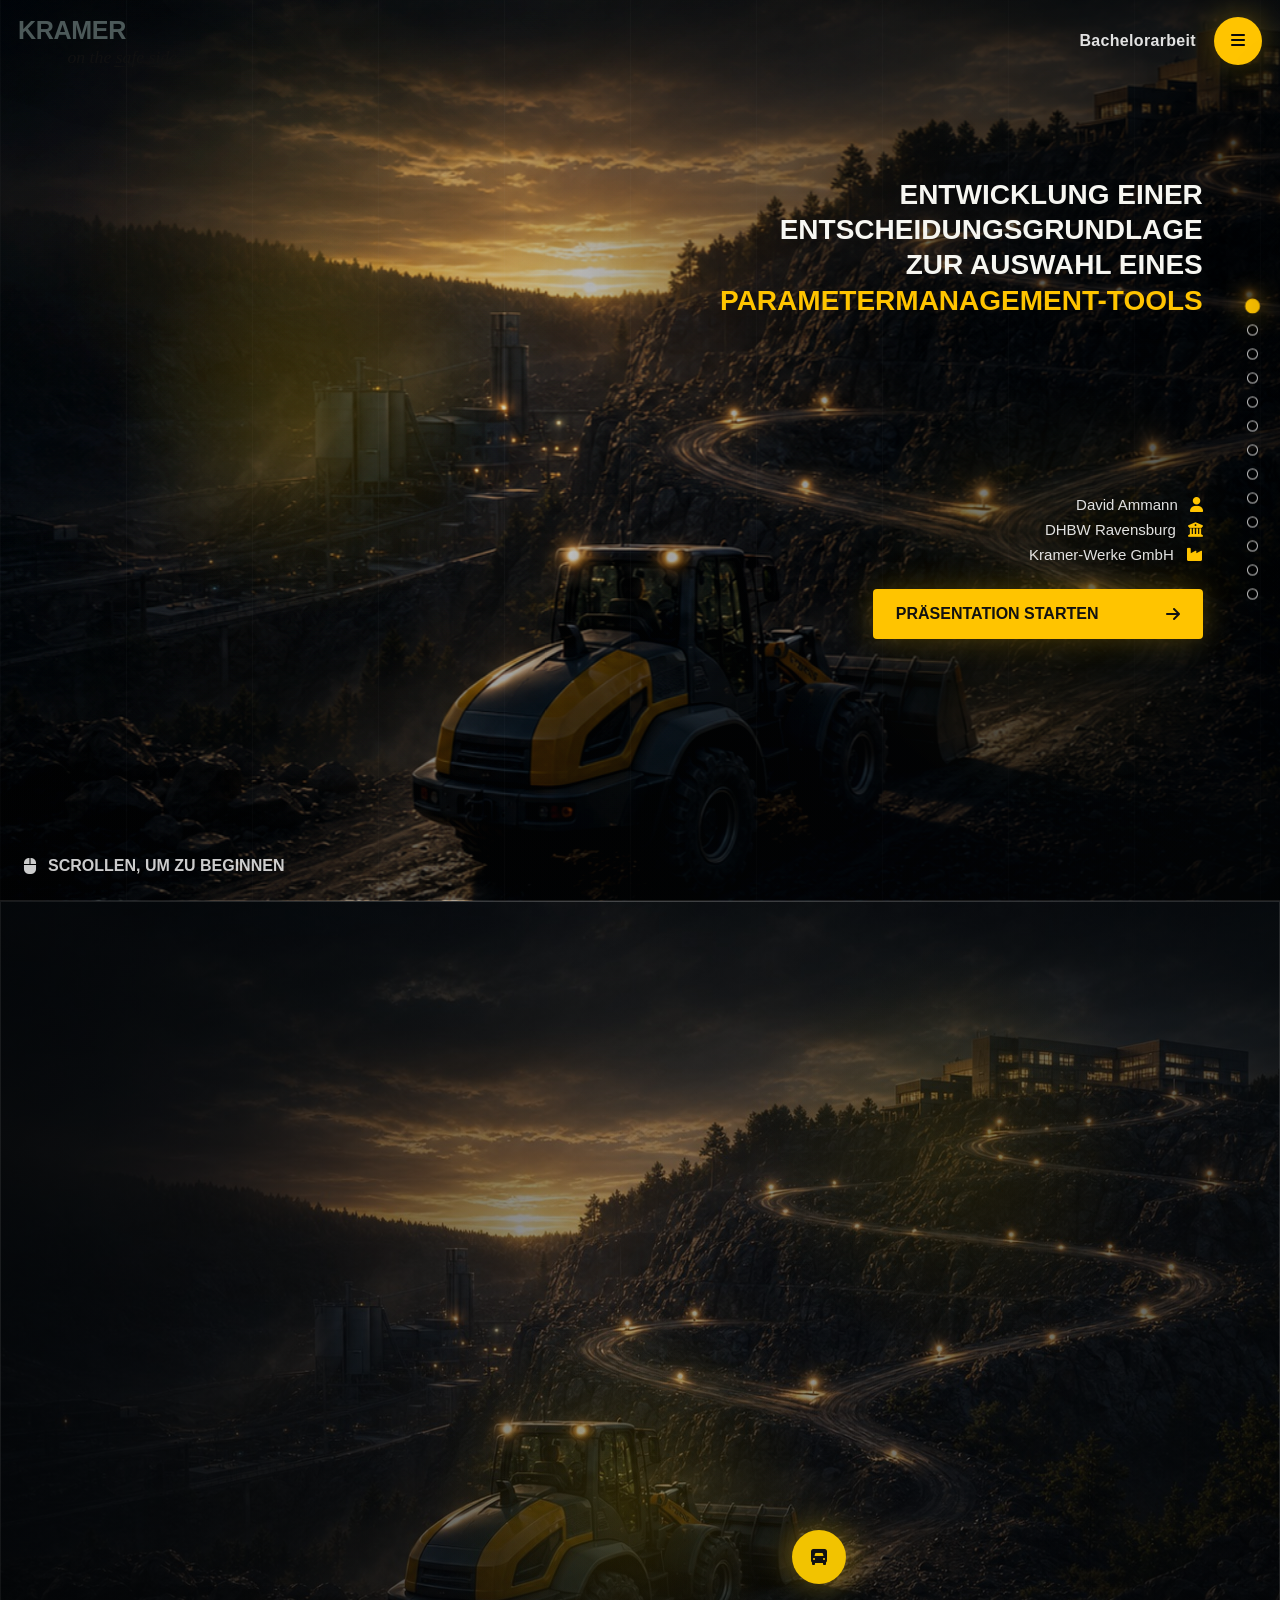
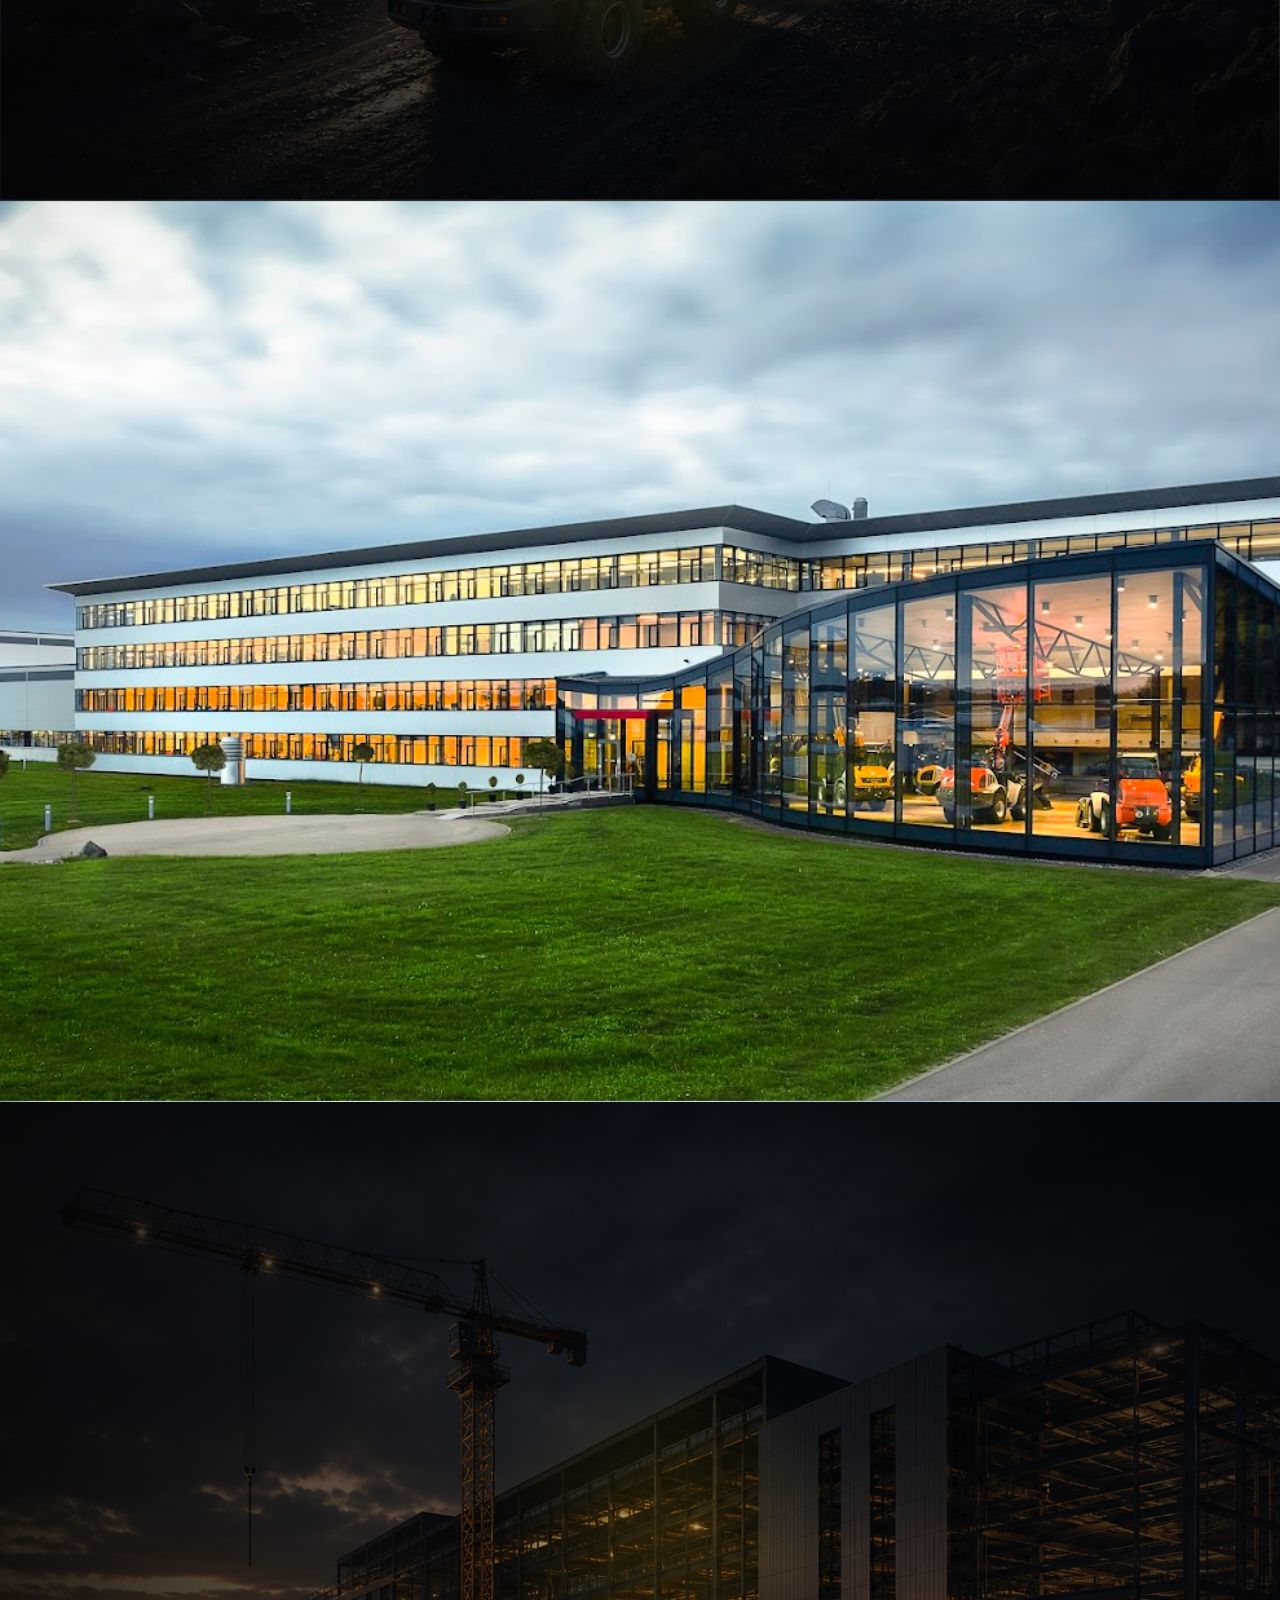
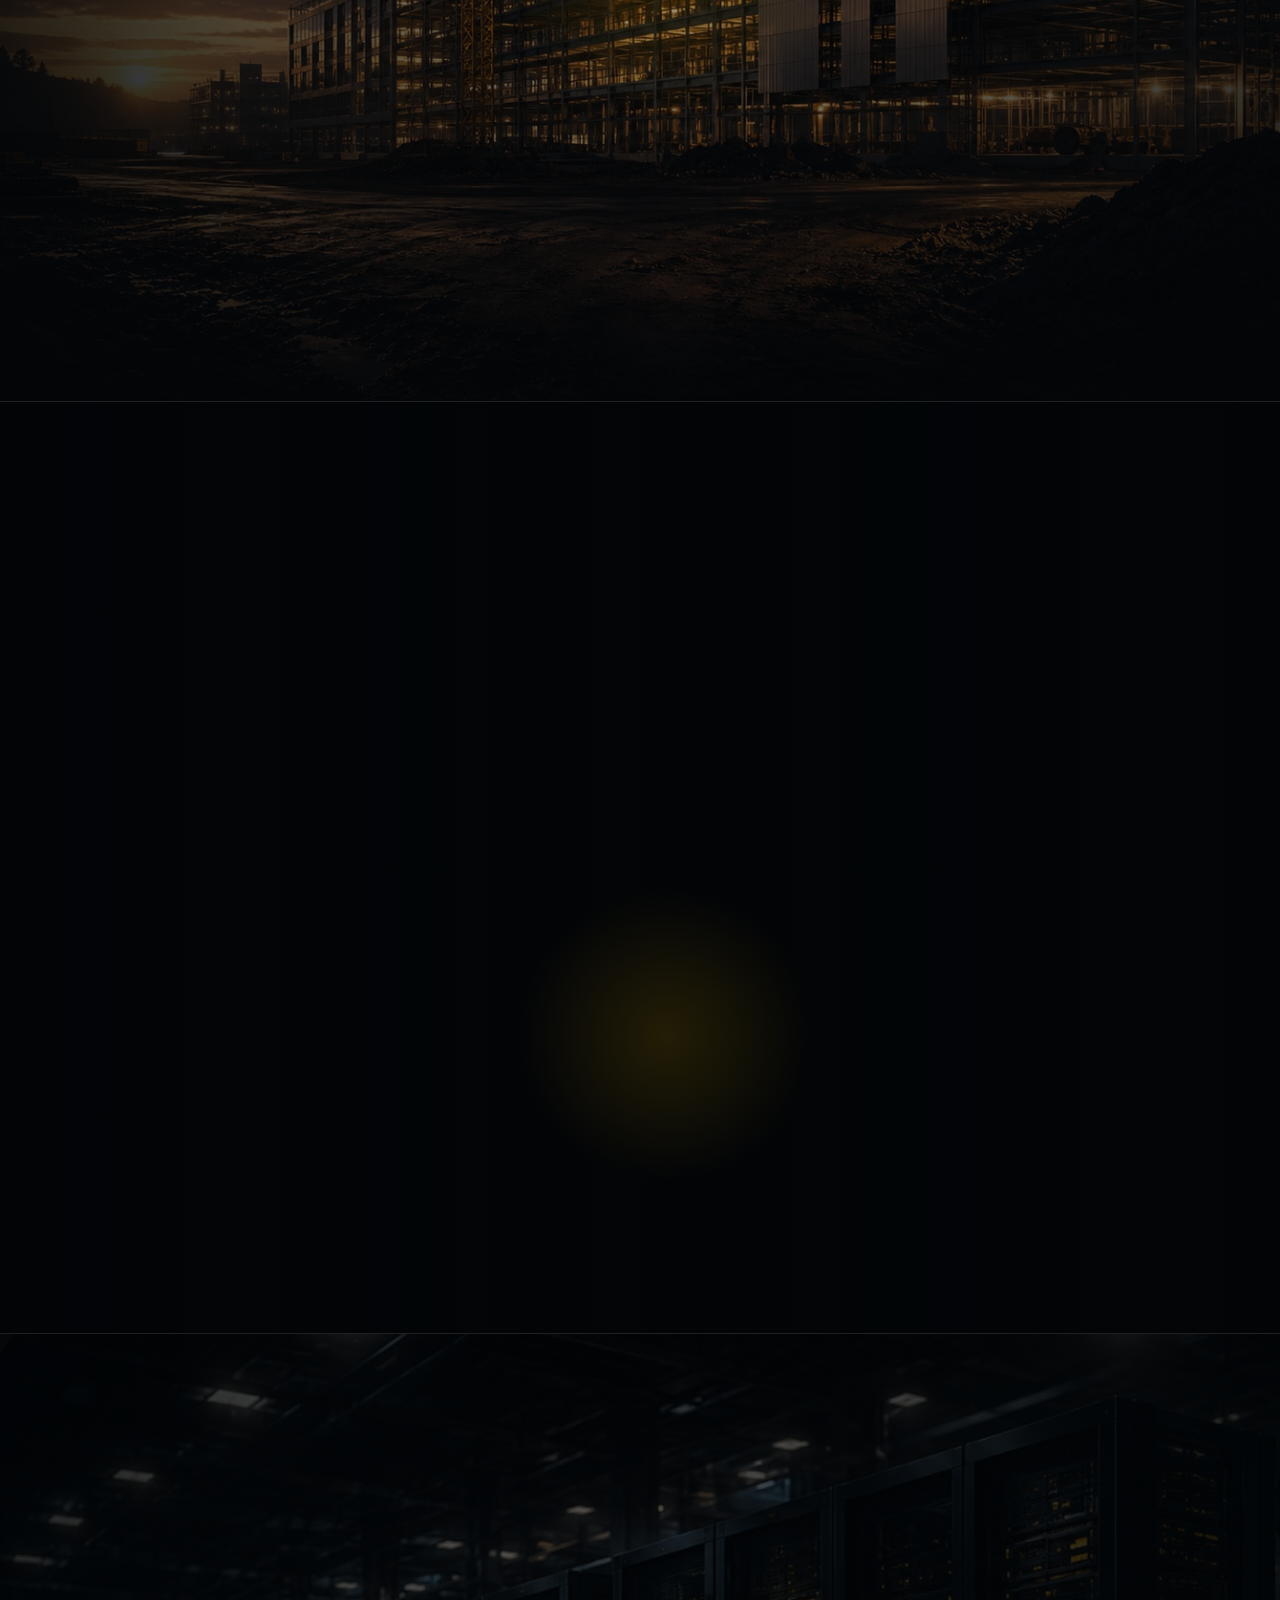
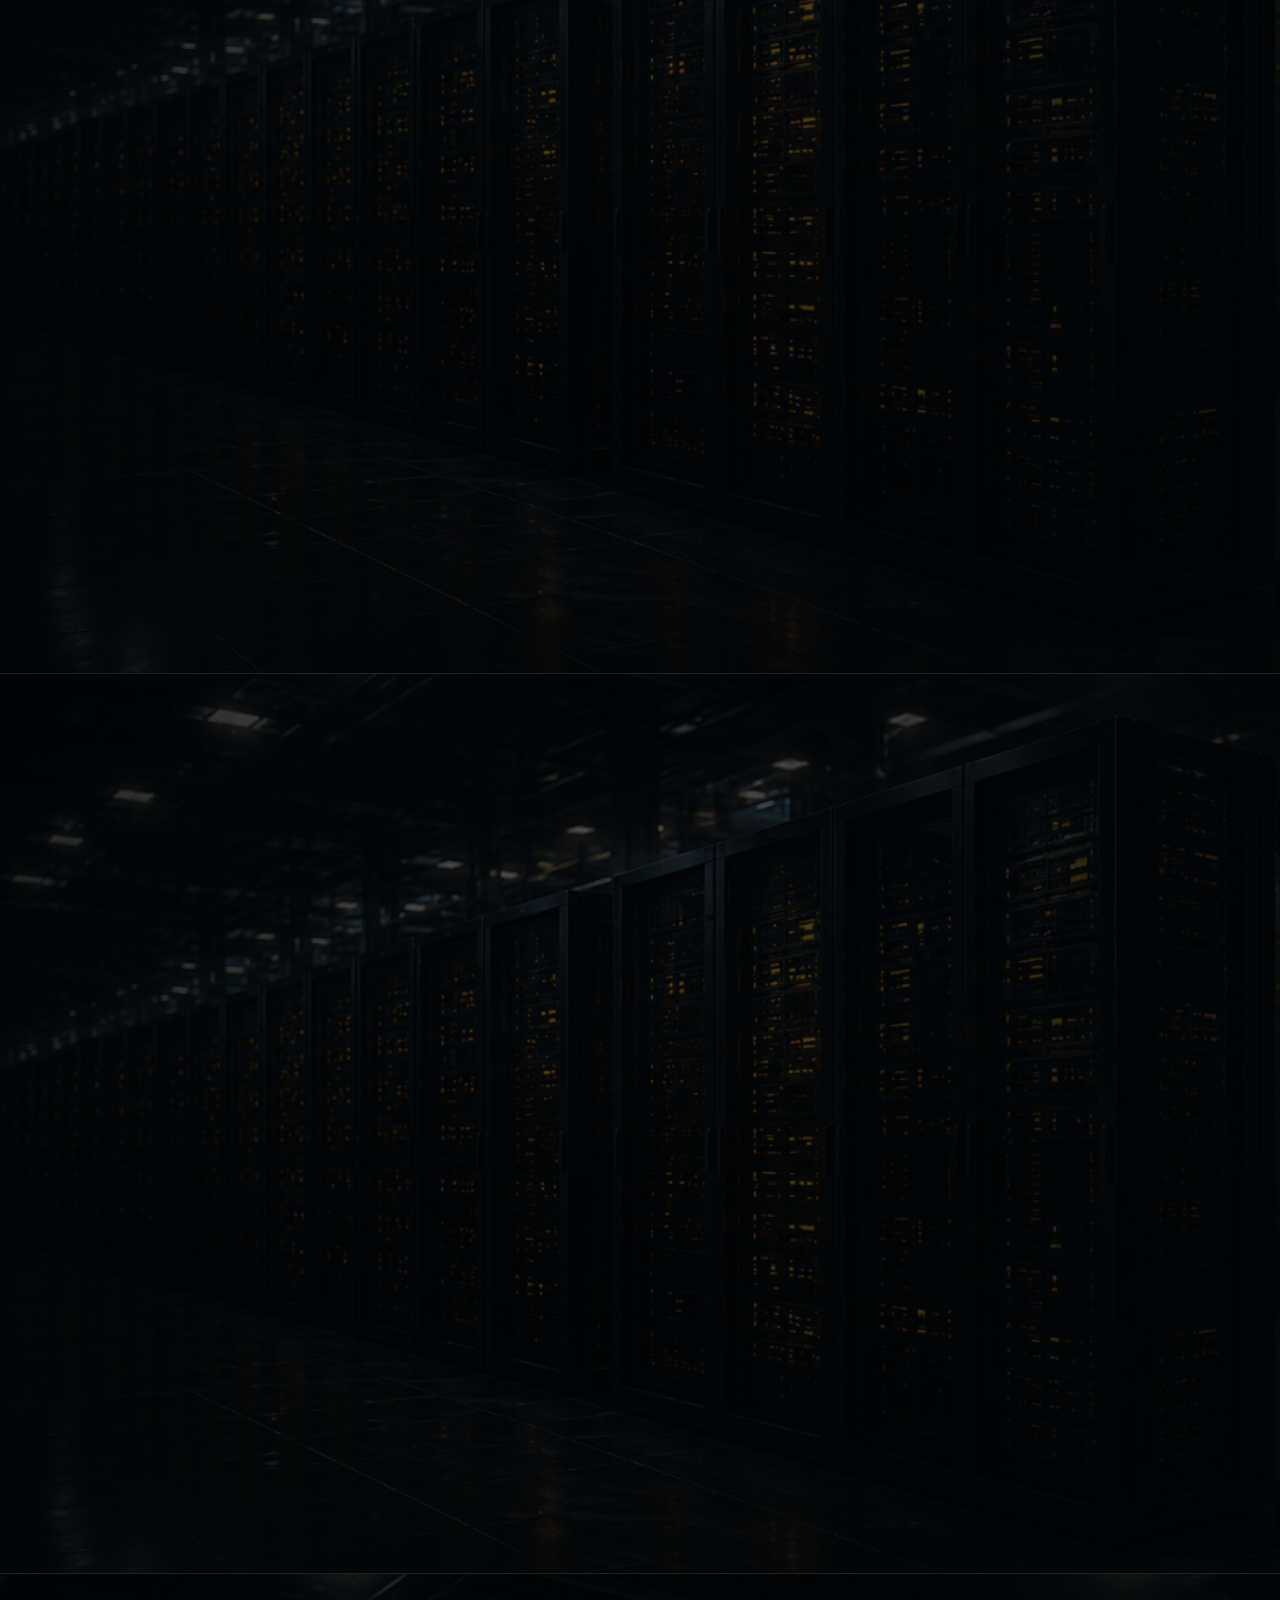
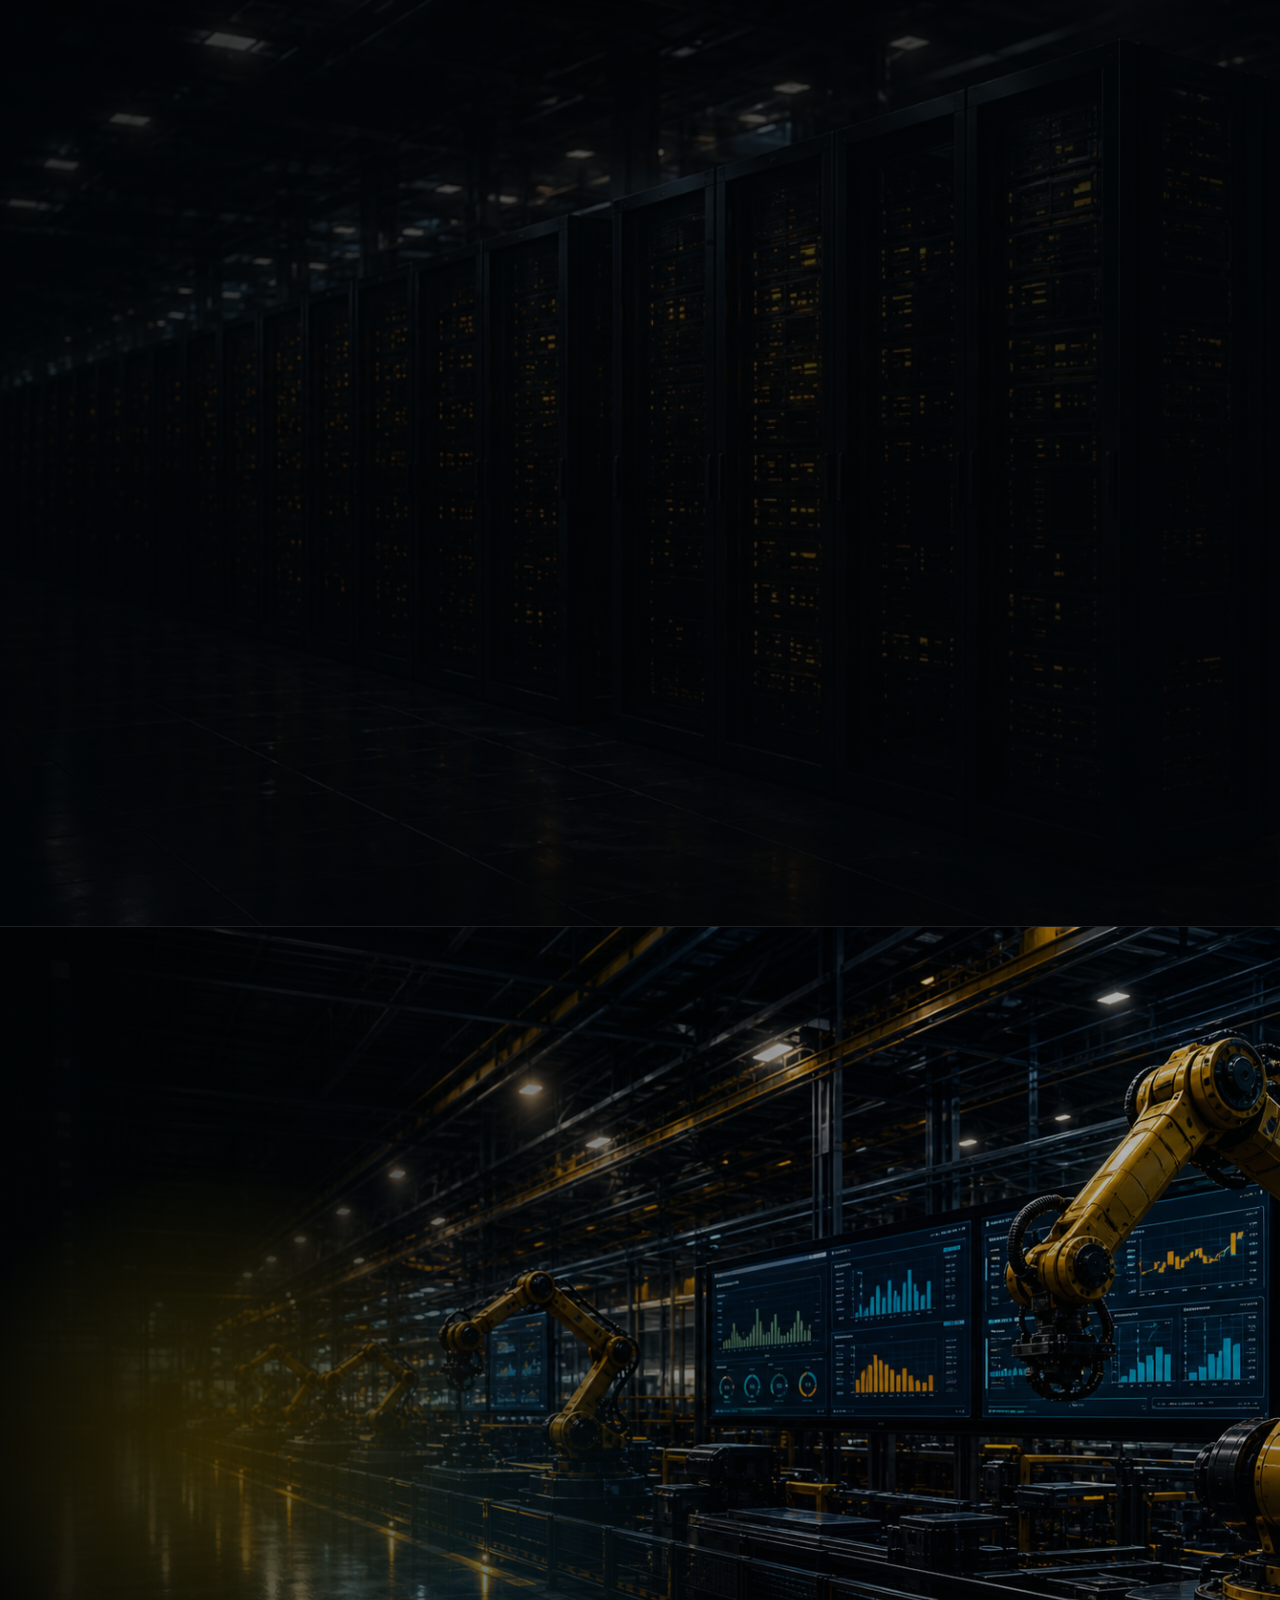
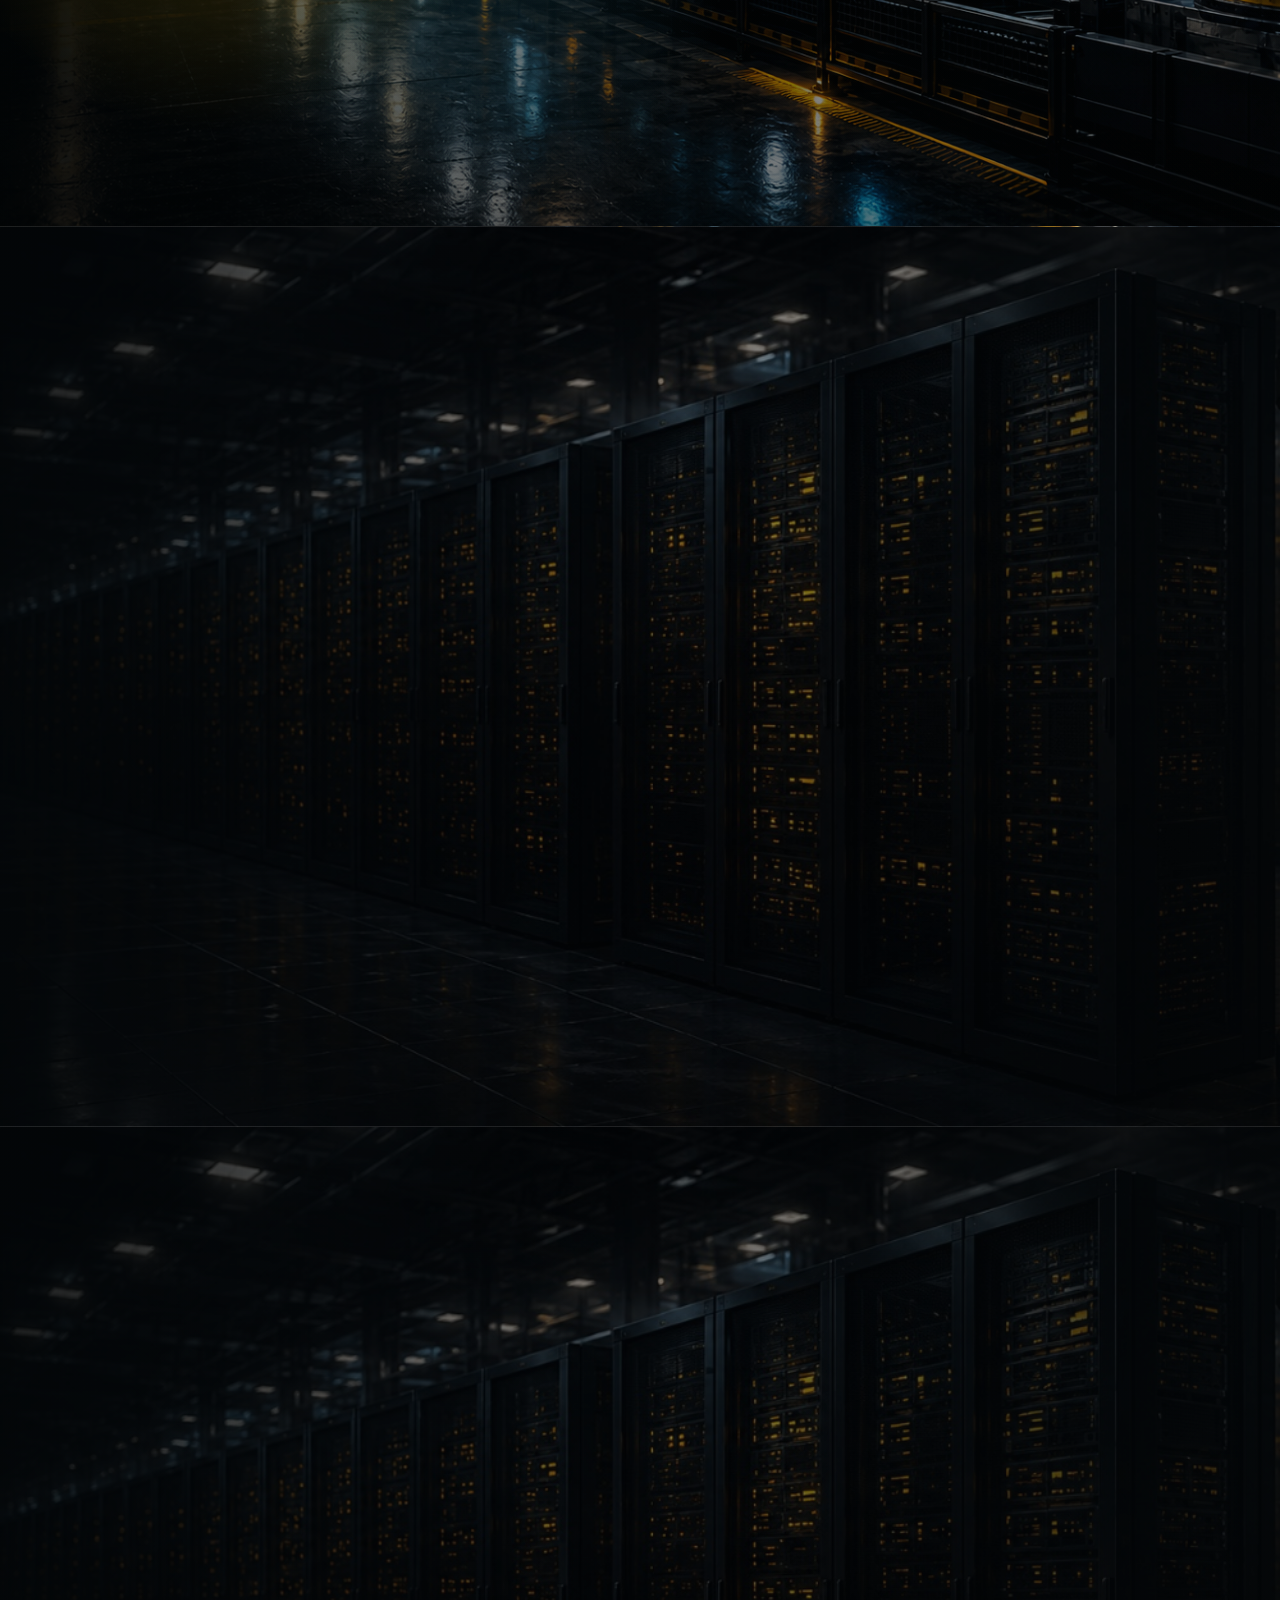
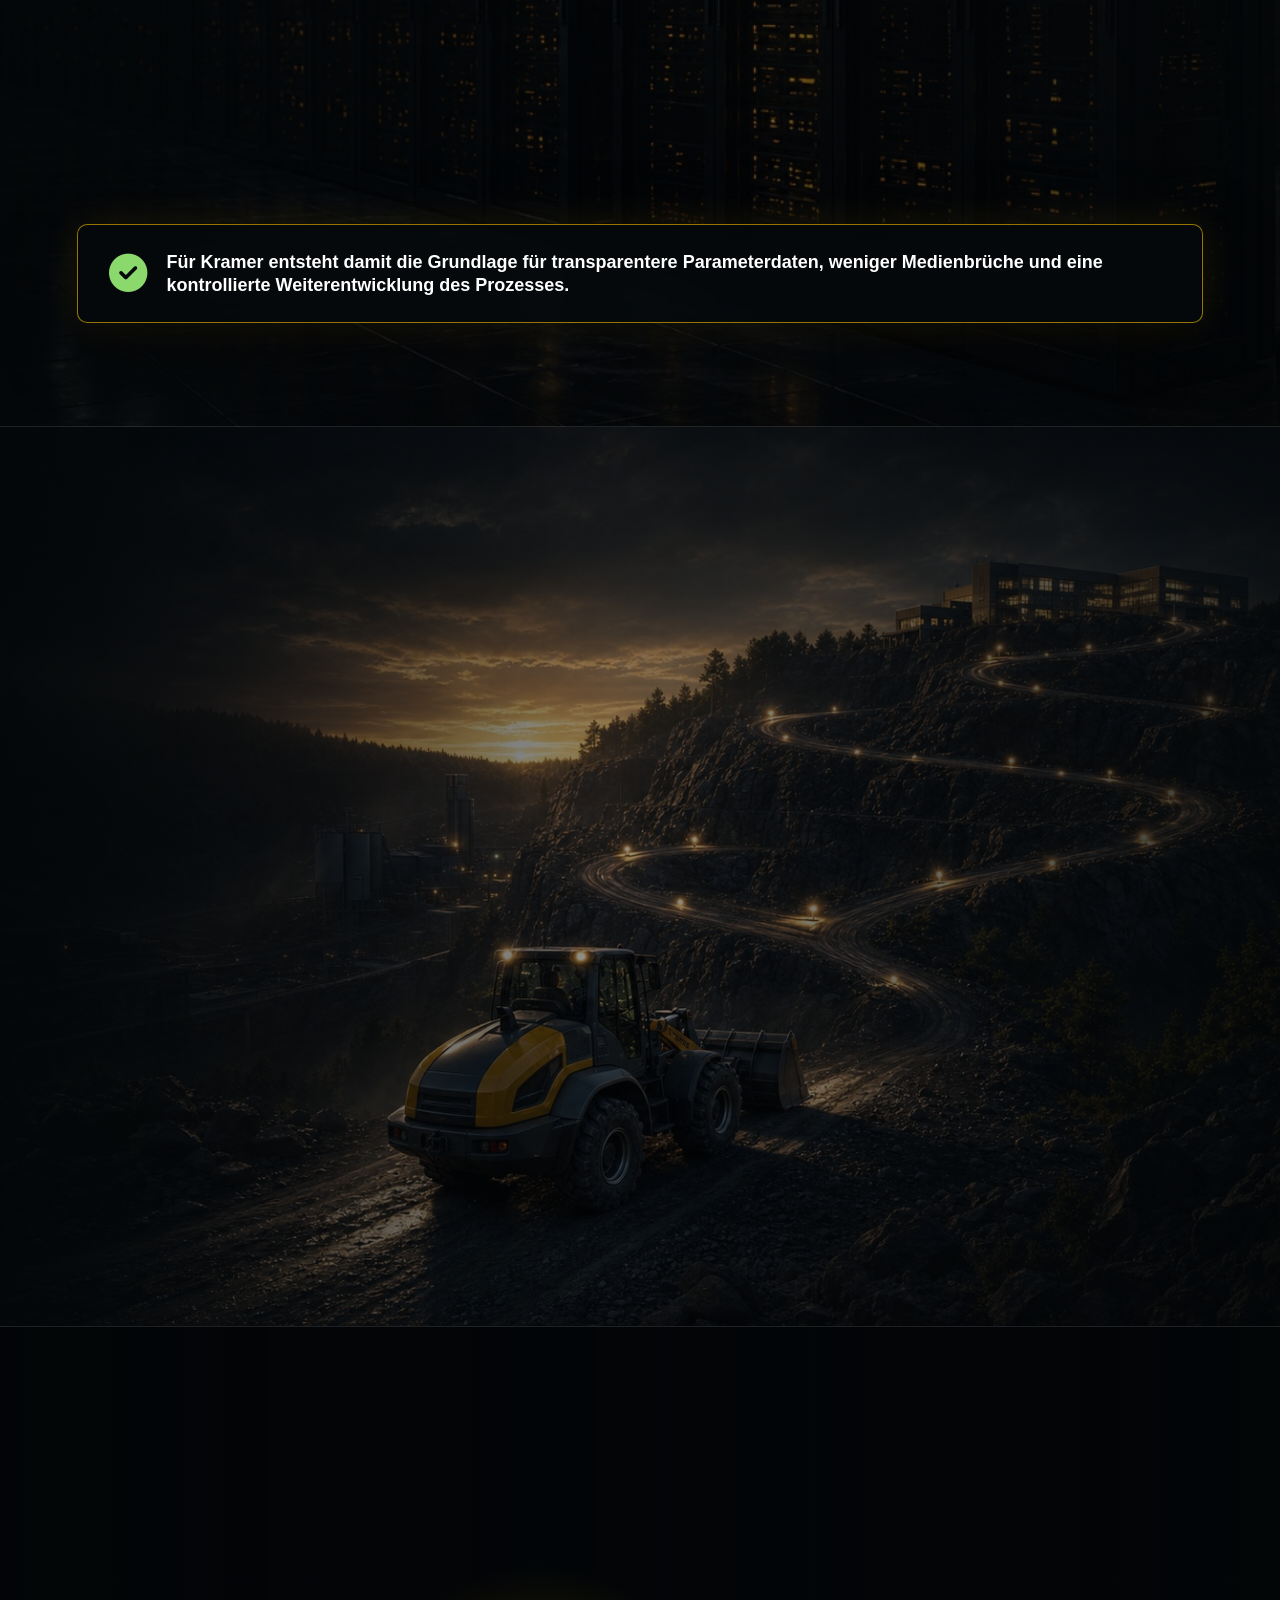
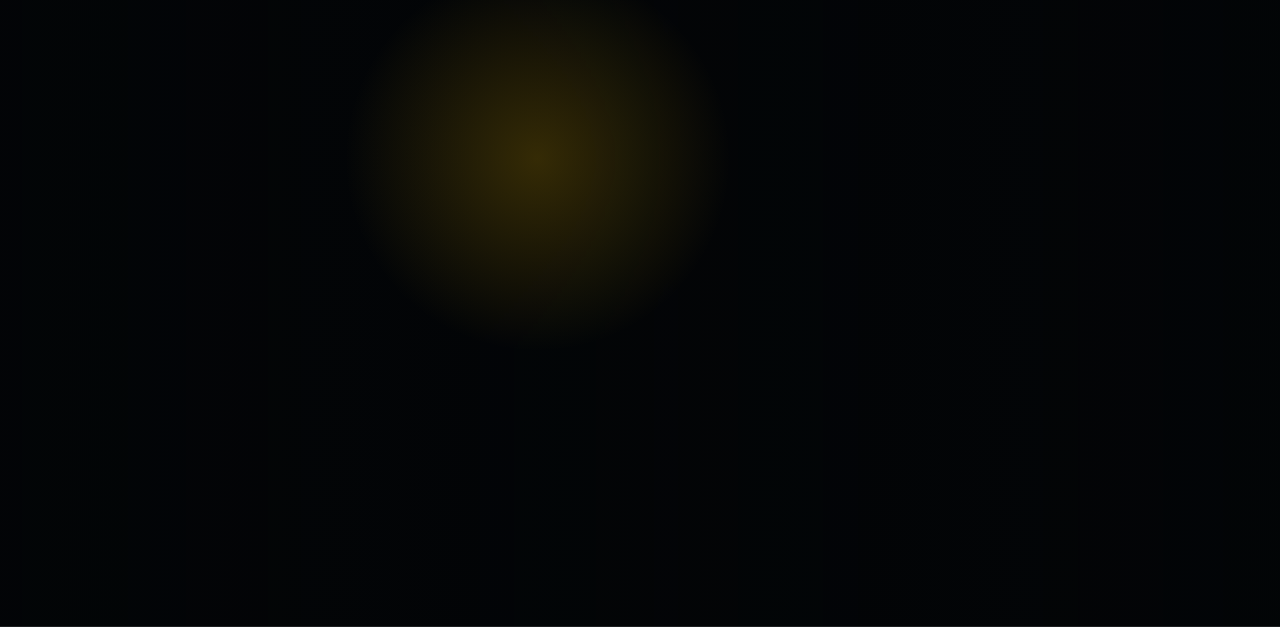
==== index.html @ 5b8903e3 "Adjust evaluated tools wording" ====
<!DOCTYPE html>
<html lang="de">
  <head>
    <meta charset="UTF-8" />
    <meta name="viewport" content="width=device-width, initial-scale=1.0" />
    <title>Bachelor Experience | David Ammann</title>
    <link rel="stylesheet" href="css/vendor/fontawesome.min.css" />
    <link rel="stylesheet" href="css/style.css?v=vcdm-variant-usecase-01" />
    <link rel="stylesheet" href="css/animations.css?v=entscheidung-details-01" />
  </head>
  <body>
    <header class="topbar">
      <a href="#hero" class="brand"><img src="assets/logos/kramer-logo.svg?v=kramer-logo-03" alt="Kramer" /></a>
      <span class="top-meta">Bachelorarbeit</span>
      <button id="menuToggle" class="menu-btn" aria-label="Navigation öffnen"><i class="fa-solid fa-bars"></i></button>
    </header>

    <nav id="sectionDots" class="section-dots" aria-label="Scrollfortschritt"></nav>

    <aside id="quickMenu" class="quick-menu" aria-label="Schnellnavigation">
      <img src="assets/logos/dhbw-logo.svg" alt="DHBW Ravensburg" />
      <a href="#hero">Intro</a>
      <a href="#roadmap">Roadmap</a>
      <a href="#situation">Ausgangssituation</a>
      <a href="#method">Methodik</a>
      <a href="#process">Anwendung</a>
      <a href="#converter">Parameter Converter</a>
      <a href="#vcdm">vCDM</a>
      <a href="#vcdm-possibilities">vCDM Möglichkeiten</a>
      <a href="#outlook">Ausblick</a>
      <a href="#sharepoint">SharePoint</a>
    </aside>

    <main>
      <section id="hero" class="screen hero-screen" data-focus="loader">
        <div class="hero-content reveal">
          <h1>
            <span>Entwicklung einer</span>
            <span>Entscheidungsgrundlage</span>
            <span>zur Auswahl eines</span>
            <mark>Parametermanagement-Tools</mark>
          </h1>
          <ul class="hero-facts">
            <li><i class="fa-solid fa-user"></i> David Ammann</li>
            <li><i class="fa-solid fa-building-columns"></i> DHBW Ravensburg</li>
            <li><i class="fa-solid fa-industry"></i> Kramer-Werke GmbH</li>
          </ul>
          <a class="cta" href="#roadmap">Präsentation starten <i class="fa-solid fa-arrow-right"></i></a>
        </div>
        <div class="scroll-hint"><i class="fa-solid fa-computer-mouse"></i><span>Scrollen, um zu beginnen</span></div>
      </section>

      <section id="roadmap" class="screen roadmap-screen roadmap-scene" data-focus="road">
        <div class="screen-title reveal">
          <h2>Roadmap</h2>
          <p>Vier Hauptstationen auf dem Weg zur optimalen Lösung.</p>
        </div>
        <div id="roadmapPoints" class="roadmap-points reveal"></div>
        <div id="roadmapLoader" class="roadmap-loader" aria-hidden="true"><i class="fa-solid fa-truck-front"></i></div>
        <button id="roadmapNext" class="roadmap-next reveal" type="button">Weiter <i class="fa-solid fa-arrow-right"></i></button>
      </section>

      <section id="situation" class="screen situation-screen" data-focus="loader">
        <div class="sit2-content reveal">
          <div class="sit2-top">
            <div class="sit2-title-row">
              <span class="sit2-num">01</span>
              <h2 class="sit2-heading">AUSGANGSSITUATION</h2>
            </div>
            <div class="sit2-rule"></div>
            <p class="sit2-lead">Warum ein neues<br>Parametermanagement<br>notwendig ist.</p>
          </div>
          <div class="sit2-bottom">
            <div class="sit2-panels">
              <div class="sit2-panel sit2-panel-l">
                <div class="sit2-panel-title">
                  <span>DER AUSGANGSPUNKT</span>
                  <small>IST NICHT NUR EIN FEHLENDES TOOL</small>
                </div>
                <div class="sit2-grid">
                  <div class="sit2-item"><i class="fa-solid fa-folder-tree"></i><div><strong>DEZENTRALE ABLAGEN</strong><p>Parameter liegen in verschiedenen Quellen.</p></div></div>
                  <div class="sit2-item"><i class="fa-solid fa-code"></i><div><strong>HEX / A2L / CDFX</strong><p>Unterschiedliche Formate ohne einheitliches System.</p></div></div>
                  <div class="sit2-item"><i class="fa-solid fa-triangle-exclamation"></i><div><strong>MEDIENBRÜCHE</strong><p>Manuelle Übertragungen sind fehleranfällig.</p></div></div>
                  <div class="sit2-item"><i class="fa-solid fa-clock-rotate-left"></i><div><strong>HISTORIE UNKLAR</strong><p>Änderungen sind schwer nachvollziehbar.</p></div></div>
                  <div class="sit2-item"><i class="fa-solid fa-user-shield"></i><div><strong>FREIGABEN VERTEILT</strong><p>Keine zentrale Kontrolle über Versionen.</p></div></div>
                  <div class="sit2-item"><i class="fa-solid fa-bullseye"></i><div><strong>ZIEL</strong><p>Eine strukturierte Entscheidung für die richtige Lösung.</p></div></div>
                </div>
              </div>
              <div class="sit2-panel sit2-panel-r">
                <div class="sit2-panel-title">
                  <span>HERAUSFORDERUNGEN IM ÜBERBLICK</span>
                </div>
                <div class="sit2-stats">
                  <div class="sit2-stat"><i class="fa-solid fa-triangle-exclamation"></i><em>5+</em><strong>SYSTEME &amp; QUELLEN</strong><p>Aktuell im Einsatz</p></div>
                  <div class="sit2-stat"><i class="fa-solid fa-file-lines"></i><em>1000+</em><strong>PARAMETER</strong><p>In verschiedenen Formaten</p></div>
                  <div class="sit2-stat"><i class="fa-solid fa-clock"></i><strong>HOHER AUFWAND</strong><p>Für Suche, Abgleich und Übertragung</p></div>
                  <div class="sit2-stat"><i class="fa-solid fa-bullseye"></i><strong>EINE ENTSCHEIDUNG</strong><p>Für ein zukunftssicheres Parametermanagement</p></div>
                </div>
              </div>
            </div>
          </div>
        </div>
      </section>


      <section id="method" class="screen method-screen" data-focus="site">
        <div id="methodOverview" class="method-subslide method-overview is-active">
          <div class="method-title reveal">
            <div class="method-title-row">
              <span class="method-title-num">02</span>
              <h2 class="method-title-text">METHODIK</h2>
            </div>
            <div class="method-title-rule"></div>
            <p class="method-title-sub">VORGEHEN ZUR TOOLAUSWAHL</p>
          </div>
          <div class="method-process reveal">
            <div class="method-line"></div>
            <div id="methodCraneMarker" class="method-crane-marker"><i class="fa-solid fa-anchor"></i></div>
            <div id="methodStations" class="method-stations" aria-label="Methodik-Stationen"></div>
          </div>
          <button id="methodOverviewNext" class="method-overview-next reveal" type="button">Weiter <i class="fa-solid fa-arrow-right"></i></button>
        </div>

        <!-- ═══ Analyse Folie 1: Ziel & Vorgehen ═══ -->
        <div id="methodAnalyseSlide1" class="method-subslide analyse-slide">
          <div class="analyse-breadcrumb"><span>02</span><strong>METHODIK</strong><small>Vorgehen zur Toolauswahl</small></div>
          <div class="analyse-inner">
            <div class="analyse-left">
              <div class="analyse-header">
                <span class="analyse-num">02.1</span>
                <h2 class="analyse-heading">ANALYSE</h2>
                <p class="analyse-subtitle">Ist-Zustand verstehen</p>
                <div class="analyse-rule"></div>
              </div>
              <p class="analyse-desc">Ziel der Analysephase ist es, den aktuellen Umgang mit Parameterdaten zu verstehen und Schwachstellen im bestehenden Prozess sichtbar zu machen.</p>
              <ul class="analyse-list">
                <li><i class="fa-solid fa-circle-check"></i> Prozessaufnahme</li>
                <li><i class="fa-solid fa-circle-check"></i> Daten- und Systemlandschaft analysieren</li>
                <li><i class="fa-solid fa-circle-check"></i> Experteninterviews durchführen</li>
                <li><i class="fa-solid fa-circle-check"></i> Schwachstellen identifizieren</li>
              </ul>
              <button class="analyse-back-btn" type="button" onclick="window.showMethodOverview(false)"><i class="fa-solid fa-arrow-left"></i> Zurück</button>
            </div>
            <div class="analyse-right">
              <h3 class="analyse-panel-head">ZIEL &amp; VORGEHEN</h3>
              <div class="analyse-flow-row">
                <div class="analyse-flow-step">
                  <i class="fa-solid fa-file-lines"></i>
                  <strong>DOKUMENTENANALYSE</strong>
                  <p>Bestehende Dokumente, Prozesse und Datenstrukturen aufgenommen.</p>
                </div>
                <i class="fa-solid fa-arrow-right analyse-flow-arrow"></i>
                <div class="analyse-flow-step">
                  <i class="fa-solid fa-people-group"></i>
                  <strong>EXPERTENINTERVIEWS</strong>
                  <p>Probleme und Erfahrungen aus den Fachbereichen direkt erhoben.</p>
                  <a class="analyse-detail-link" href="mitarbeiter_befragung_vollstaendige_antworten.html" target="_blank" rel="noopener">
                    Details anzeigen <i class="fa-solid fa-arrow-up-right-from-square"></i>
                  </a>
                </div>
                <i class="fa-solid fa-arrow-right analyse-flow-arrow"></i>
                <div class="analyse-flow-step">
                  <i class="fa-solid fa-diagram-project"></i>
                  <strong>TRIANGULATION</strong>
                  <p>Erkenntnisse aus beiden Quellen abgeglichen und verdichtet.</p>
                </div>
              </div>
              <div class="analyse-result-box">
                <i class="fa-solid fa-triangle-exclamation"></i>
                <div>
                  <strong>SCHWACHSTELLEN IDENTIFIZIEREN</strong>
                  <p>Zentrale Problemfelder im aktuellen Prozess erkannt.</p>
                </div>
              </div>
              <div class="analyse-bottom-nav">
                <div class="analyse-dots"><span class="active"></span><span></span><span></span><span></span><span></span></div>
                <button class="analyse-weiter-btn" type="button" onclick="window.showMethodSubSlide('methodAnalyseSlide2')">WEITER <i class="fa-solid fa-arrow-right"></i></button>
              </div>
            </div>
          </div>
        </div>

        <!-- ═══ Analyse Folie 2: Ergebnis ═══ -->
        <div id="methodAnalyseSlide2" class="method-subslide analyse-slide">
          <div class="analyse-breadcrumb"><span>02</span><strong>METHODIK</strong><small>Vorgehen zur Toolauswahl</small></div>
          <div class="analyse-inner">
            <div class="analyse-left">
              <div class="analyse-header">
                <span class="analyse-num">02.1</span>
                <h2 class="analyse-heading">ANALYSE</h2>
                <p class="analyse-subtitle">Ergebnis der Analyse</p>
                <div class="analyse-rule"></div>
              </div>
              <p class="analyse-desc">Die Analyse liefert ein ganzheitliches Bild des Ist-Zustands und zeigt die zentralen Schwachstellen im aktuellen Umgang mit Parameterdaten auf.</p>
              <ul class="analyse-list">
                <li><i class="fa-solid fa-circle-check"></i> Ist-Prozess vollständig dokumentiert</li>
                <li><i class="fa-solid fa-circle-check"></i> Schwachstellen klar identifiziert</li>
                <li><i class="fa-solid fa-circle-check"></i> Medienbrüche und Risiken erkannt</li>
                <li><i class="fa-solid fa-circle-check"></i> Anforderungen für neue Lösung vorbereitet</li>
                <li><i class="fa-solid fa-circle-check"></i> Grundlage für Anforderungskatalog geschaffen</li>
              </ul>
              <button class="analyse-back-btn" type="button" onclick="window.showMethodSubSlide('methodAnalyseSlide1')"><i class="fa-solid fa-arrow-left"></i> Zurück</button>
            </div>
            <div class="analyse-right">
              <h3 class="analyse-panel-head">ERGEBNIS DER ANALYSE</h3>
              <div class="analyse-result-row">
                <div class="analyse-result-card">
                  <i class="fa-solid fa-file-lines"></i>
                  <strong>IST-PROZESS DOKUMENTIERT</strong>
                  <p>Abläufe, Tools und Schnittstellen vollständig aufgenommen.</p>
                  <a class="analyse-detail-link" href="sekundaer_primaerforschung.html" target="_blank" rel="noopener">
                    Details anzeigen <i class="fa-solid fa-arrow-up-right-from-square"></i>
                  </a>
                </div>
                <i class="fa-solid fa-chevron-right analyse-result-arrow"></i>
                <div class="analyse-result-card"><i class="fa-solid fa-triangle-exclamation"></i><strong>SCHWACHSTELLEN ERKANNT</strong><p>Manuelle Ablagen und Medienbrüche identifiziert.</p></div>
                <i class="fa-solid fa-chevron-right analyse-result-arrow"></i>
                <div class="analyse-result-card"><i class="fa-solid fa-database"></i><strong>MEDIENBRÜCHE IDENTIFIZIERT</strong><p>Daten in mehreren Systemen und Formaten verteilt.</p></div>
                <i class="fa-solid fa-chevron-right analyse-result-arrow"></i>
                <div class="analyse-result-card"><i class="fa-solid fa-list-check"></i><strong>ANFORDERUNGEN ABGELEITET</strong><p>Anforderungen systematisch aus den Schwachstellen abgeleitet.</p></div>
                <i class="fa-solid fa-chevron-right analyse-result-arrow"></i>
                <div class="analyse-result-card"><i class="fa-solid fa-crosshairs"></i><strong>GRUNDLAGE GESCHAFFEN</strong><p>Basis für den Anforderungskatalog gelegt.</p></div>
              </div>
              <div class="analyse-bottom-nav">
                <div class="analyse-dots"><span class="active"></span><span></span><span></span><span></span><span></span></div>
                <button class="analyse-weiter-btn" type="button" onclick="window.completeMethodStep()">WEITER <i class="fa-solid fa-arrow-right"></i></button>
              </div>
            </div>
          </div>
        </div>

        <!-- ═══ Anforderungen Folie 1: Ziel & Vorgehen ═══ -->
        <div id="methodAnforderungenSlide1" class="method-subslide analyse-slide">
          <div class="analyse-breadcrumb"><span>02</span><strong>METHODIK</strong><small>Vorgehen zur Toolauswahl</small></div>
          <div class="analyse-inner">
            <div class="analyse-left">
              <div class="analyse-header">
                <span class="analyse-num">02.2</span>
                <h2 class="analyse-heading">ANFORDERUNGEN</h2>
                <p class="analyse-subtitle">Anforderungen ableiten</p>
                <div class="analyse-rule"></div>
              </div>
              <p class="analyse-desc">Auf Basis der Analyseergebnisse werden Anforderungen systematisch abgeleitet, strukturiert und in einem Katalog dokumentiert.</p>
              <ul class="analyse-list">
                <li><i class="fa-solid fa-circle-check"></i> Analyseergebnisse auswerten</li>
                <li><i class="fa-solid fa-circle-check"></i> Anforderungen ableiten und formulieren</li>
                <li><i class="fa-solid fa-circle-check"></i> Kriterien nach MuSCoW priorisieren</li>
                <li><i class="fa-solid fa-circle-check"></i> Anforderungskatalog aufbauen</li>
                <li><i class="fa-solid fa-circle-check"></i> Grundlage für Marktanalyse schaffen</li>
              </ul>
              <button class="analyse-back-btn" type="button" onclick="window.showMethodOverview(false)"><i class="fa-solid fa-arrow-left"></i> Zurück</button>
            </div>
            <div class="analyse-right">
              <h3 class="analyse-panel-head" style="color: var(--yellow)">ZIEL &amp; VORGEHEN</h3>
              <div class="analyse-result-row">
                <div class="analyse-result-card"><i class="fa-solid fa-magnifying-glass"></i><strong>ANALYSE AUSWERTEN</strong><p>Ergebnisse aus Analyse und Interviews als Grundlage nutzen.</p></div>
                <i class="fa-solid fa-chevron-right analyse-result-arrow"></i>
                <div class="analyse-result-card"><i class="fa-solid fa-clipboard-list"></i><strong>ANFORDERUNGEN ABLEITEN</strong><p>Fachliche, technische und organisatorische Anforderungen formulieren.</p></div>
                <i class="fa-solid fa-chevron-right analyse-result-arrow"></i>
                <div class="analyse-result-card"><i class="fa-solid fa-sliders"></i><strong>PRIORISIEREN</strong><p>Muss-, Soll- und Kann-Kriterien festlegen und priorisieren.</p></div>
                <i class="fa-solid fa-chevron-right analyse-result-arrow"></i>
                <div class="analyse-result-card">
                  <i class="fa-solid fa-book-open"></i>
                  <strong>KATALOG AUFBAUEN</strong>
                  <p>Anforderungen strukturiert dokumentieren und kategorisieren.</p>
                  <a class="analyse-detail-link" href="anforderungskatalog_aus_excel.html" target="_blank" rel="noopener">
                    Details anzeigen <i class="fa-solid fa-arrow-up-right-from-square"></i>
                  </a>
                </div>
                <i class="fa-solid fa-chevron-right analyse-result-arrow"></i>
                <div class="analyse-result-card"><i class="fa-solid fa-bullseye"></i><strong>BEWERTUNG VORBEREITEN</strong><p>Kriterien für die Toolbewertung und Nutzwertanalyse vorbereiten.</p></div>
              </div>
              <div class="analyse-bottom-nav">
                <div class="analyse-dots"><span></span><span class="active"></span><span></span><span></span><span></span></div>
                <button class="analyse-weiter-btn" type="button" onclick="window.showMethodSubSlide('methodAnforderungenSlide2')">WEITER <i class="fa-solid fa-arrow-right"></i></button>
              </div>
            </div>
          </div>
        </div>

        <!-- ═══ Anforderungen Folie 2: Ergebnis ═══ -->
        <div id="methodAnforderungenSlide2" class="method-subslide analyse-slide">
          <div class="analyse-breadcrumb"><span>02</span><strong>METHODIK</strong><small>Vorgehen zur Toolauswahl</small></div>
          <div class="analyse-inner">
            <div class="analyse-left">
              <div class="analyse-header">
                <span class="analyse-num">02.2</span>
                <h2 class="analyse-heading">ANFORDERUNGEN</h2>
                <p class="analyse-subtitle">Ergebnis der Anforderungsphase</p>
                <div class="analyse-rule"></div>
              </div>
              <p class="analyse-desc">Die Anforderungsphase liefert einen vollständigen, priorisierten Katalog als Grundlage für den Toolvergleich.</p>
              <ul class="analyse-list">
                <li><i class="fa-solid fa-circle-check"></i> Funktionale Anforderungen definiert</li>
                <li><i class="fa-solid fa-circle-check"></i> Technische Anforderungen festgelegt</li>
                <li><i class="fa-solid fa-circle-check"></i> Organisatorische Anforderungen erfasst</li>
                <li><i class="fa-solid fa-circle-check"></i> Kriterien priorisiert und eingeteilt</li>
                <li><i class="fa-solid fa-circle-check"></i> Anforderungskatalog erstellt</li>
              </ul>
              <button class="analyse-back-btn" type="button" onclick="window.showMethodSubSlide('methodAnforderungenSlide1')"><i class="fa-solid fa-arrow-left"></i> Zurück</button>
            </div>
            <div class="analyse-right">
              <h3 class="analyse-panel-head" style="color: var(--yellow)">ERGEBNIS DER ANFORDERUNGSPHASE</h3>
              <div class="analyse-result-row">
                <div class="analyse-result-card"><i class="fa-solid fa-clipboard-check"></i><strong>FUNKTIONALE ANFORDERUNGEN</strong><p>Anforderungen an Versionierung, Vergleich, Import/Export und Suche definiert.</p></div>
                <i class="fa-solid fa-chevron-right analyse-result-arrow"></i>
                <div class="analyse-result-card"><i class="fa-solid fa-gear"></i><strong>TECHNISCHE ANFORDERUNGEN</strong><p>Datenformate, Integration, Performance und Skalierbarkeit festgelegt.</p></div>
                <i class="fa-solid fa-chevron-right analyse-result-arrow"></i>
                <div class="analyse-result-card"><i class="fa-solid fa-people-group"></i><strong>ORGANISATORISCHE ANFORDERUNGEN</strong><p>Benutzerfreundlichkeit, Schulung und Lizenzmodell erfasst.</p></div>
                <i class="fa-solid fa-chevron-right analyse-result-arrow"></i>
                <div class="analyse-result-card"><i class="fa-solid fa-list-check"></i><strong>KRITERIEN PRIORISIERT</strong><p>Alle Anforderungen in Muss-, Soll- und Kann-Kriterien eingeteilt.</p></div>
                <i class="fa-solid fa-chevron-right analyse-result-arrow"></i>
                <div class="analyse-result-card"><i class="fa-solid fa-crosshairs"></i><strong>BEWERTUNGSGRUNDLAGE GESCHAFFEN</strong><p>Strukturierter Katalog als Basis für Toolvergleich und Nutzwertanalyse.</p></div>
              </div>
              <div class="analyse-bottom-nav">
                <div class="analyse-dots"><span></span><span class="active"></span><span></span><span></span><span></span></div>
                <button class="analyse-weiter-btn" type="button" onclick="window.completeMethodStep()">WEITER <i class="fa-solid fa-arrow-right"></i></button>
              </div>
            </div>
          </div>
        </div>

        <!-- ═══ Marktanalyse Folie 1: Ziel & Vorgehen ═══ -->
        <div id="methodMarktSlide1" class="method-subslide analyse-slide">
          <div class="analyse-breadcrumb"><span>02</span><strong>METHODIK</strong><small>Vorgehen zur Toolauswahl</small></div>
          <div class="analyse-inner">
            <div class="analyse-left">
              <div class="analyse-header">
                <span class="analyse-num">02.3</span>
                <h2 class="analyse-heading">MARKTANALYSE</h2>
                <p class="analyse-subtitle">Tools identifizieren</p>
                <div class="analyse-rule"></div>
              </div>
              <p class="analyse-desc">Auf Basis des Anforderungskatalogs werden relevante Tools am Markt systematisch recherchiert, verglichen und für die Bewertung vorbereitet.</p>
              <ul class="analyse-list">
                <li><i class="fa-solid fa-circle-check"></i> Relevante Tools am Markt recherchieren</li>
                <li><i class="fa-solid fa-circle-check"></i> Informationen und Details sammeln</li>
                <li><i class="fa-solid fa-circle-check"></i> Bewertungskriterien definieren</li>
                <li><i class="fa-solid fa-circle-check"></i> Tools systematisch bewerten</li>
                <li><i class="fa-solid fa-circle-check"></i> Shortlist für Nutzwertanalyse erstellen</li>
              </ul>
              <button class="analyse-back-btn" type="button" onclick="window.showMethodOverview(false)"><i class="fa-solid fa-arrow-left"></i> Zurück</button>
            </div>
            <div class="analyse-right">
              <h3 class="analyse-panel-head" style="color: var(--yellow)">ZIEL &amp; VORGEHEN</h3>
              <div class="analyse-result-row">
                <div class="analyse-result-card"><i class="fa-solid fa-magnifying-glass"></i><strong>MARKT RECHERCHIEREN</strong><p>Relevante Tools und Lösungen identifizieren und vorauswählen.</p></div>
                <i class="fa-solid fa-chevron-right analyse-result-arrow"></i>
                <div class="analyse-result-card"><i class="fa-solid fa-clipboard-list"></i><strong>INFORMATIONEN SAMMELN</strong><p>Funktionen, Stärken, Schwächen und technische Details erheben.</p></div>
                <i class="fa-solid fa-chevron-right analyse-result-arrow"></i>
                <div class="analyse-result-card"><i class="fa-solid fa-sliders"></i><strong>KRITERIEN DEFINIEREN</strong><p>Bewertungskriterien auf Basis der Anforderungen gewichten.</p></div>
                <i class="fa-solid fa-chevron-right analyse-result-arrow"></i>
                <div class="analyse-result-card"><i class="fa-solid fa-scale-balanced"></i><strong>TOOLS BEWERTEN</strong><p>Tools systematisch bewerten und miteinander vergleichen.</p></div>
                <i class="fa-solid fa-chevron-right analyse-result-arrow"></i>
                <div class="analyse-result-card"><i class="fa-solid fa-chart-bar"></i><strong>ERGEBNISSE AUFBEREITEN</strong><p>Grundlage für die Nutzwertanalyse bereitstellen.</p></div>
              </div>
              <div class="analyse-bottom-nav">
                <div class="analyse-dots"><span></span><span></span><span class="active"></span><span></span><span></span></div>
                <button class="analyse-weiter-btn" type="button" onclick="window.showMethodSubSlide('methodMarktSlide2')">WEITER <i class="fa-solid fa-arrow-right"></i></button>
              </div>
            </div>
          </div>
        </div>

        <!-- ═══ Marktanalyse Folie 2: Ergebnis Showcase ═══ -->
        <div id="methodMarktSlide2" class="method-subslide analyse-slide">
          <div class="analyse-breadcrumb"><span>02</span><strong>METHODIK</strong><small>Vorgehen zur Toolauswahl</small></div>
          <div class="analyse-inner">
            <div class="analyse-left">
              <div class="analyse-header">
                <span class="analyse-num">02.3</span>
                <h2 class="analyse-heading">MARKTANALYSE</h2>
                <p class="analyse-subtitle">Ergebnis der Marktanalyse</p>
                <div class="analyse-rule"></div>
              </div>
              <p class="analyse-desc">Nach systematischer Marktrecherche wurden 7 relevante Tools identifiziert und für die Nutzwertanalyse vorbereitet.</p>
              <ul class="analyse-list">
                <li><i class="fa-solid fa-circle-check"></i> Vector vCDM</li>
                <li><i class="fa-solid fa-circle-check"></i> CONTACT CIM Database</li>
                <li><i class="fa-solid fa-circle-check"></i> dSPACE SYNECT</li>
                <li><i class="fa-solid fa-circle-check"></i> AVL CRETA</li>
                <li><i class="fa-solid fa-circle-check"></i> Mendix Low Code</li>
                <li><i class="fa-solid fa-circle-check"></i> ETAS INCA eCDM</li>
                <li><i class="fa-solid fa-circle-check"></i> Eigenentwicklung</li>
              </ul>
              <button class="analyse-back-btn" type="button" onclick="window.showMethodSubSlide('methodMarktSlide1')"><i class="fa-solid fa-arrow-left"></i> Zurück</button>
            </div>
            <div class="analyse-right">
              <h3 class="analyse-panel-head" style="color: var(--yellow)">ERGEBNIS DER MARKT- &amp; TOOLANALYSE</h3>
              <div class="markt-showcase-row markt-showcase-row--seven">
                <div class="markt-showcase-item is-featured">
                  <div class="markt-showcase-top"><strong>Vector vCDM</strong><span>Vector Informatik</span></div>
                  <div class="markt-logo-box"><i class="fa-solid fa-database markt-tool-icon"></i></div>
                  <div class="markt-showcase-glow markt-glow-yellow"></div>
                </div>
                <div class="markt-showcase-item">
                  <div class="markt-showcase-top"><strong>CIM Database</strong><span>CONTACT Software</span></div>
                  <div class="markt-logo-box"><i class="fa-solid fa-network-wired markt-tool-icon"></i></div>
                  <div class="markt-showcase-glow markt-glow-teal"></div>
                </div>
                <div class="markt-showcase-item">
                  <div class="markt-showcase-top"><strong>dSPACE SYNECT</strong><span>dSPACE</span></div>
                  <div class="markt-logo-box"><i class="fa-solid fa-microchip markt-tool-icon"></i></div>
                  <div class="markt-showcase-glow markt-glow-neutral"></div>
                </div>
                <div class="markt-showcase-item">
                  <div class="markt-showcase-top"><strong>AVL CRETA</strong><span>AVL</span></div>
                  <div class="markt-logo-box"><i class="fa-solid fa-gauge markt-tool-icon"></i></div>
                  <div class="markt-showcase-glow markt-glow-neutral"></div>
                </div>
                <div class="markt-showcase-item">
                  <div class="markt-showcase-top"><strong>Mendix Low Code</strong><span>Mendix</span></div>
                  <div class="markt-logo-box"><i class="fa-solid fa-cube markt-tool-icon"></i></div>
                  <div class="markt-showcase-glow markt-glow-neutral"></div>
                </div>
                <div class="markt-showcase-item">
                  <div class="markt-showcase-top"><strong>ETAS INCA eCDM</strong><span>ETAS</span></div>
                  <div class="markt-logo-box"><i class="fa-solid fa-gear markt-tool-icon"></i></div>
                  <div class="markt-showcase-glow markt-glow-white"></div>
                </div>
                <div class="markt-showcase-item">
                  <div class="markt-showcase-top"><strong>Eigenentwicklung</strong><span>Kramer intern</span></div>
                  <div class="markt-logo-box"><i class="fa-solid fa-code markt-tool-icon"></i></div>
                  <div class="markt-showcase-glow markt-glow-neutral"></div>
                </div>
              </div>
              <div class="analyse-bottom-nav">
                <div class="analyse-dots"><span></span><span></span><span class="active"></span><span></span><span></span></div>
                <button class="analyse-weiter-btn" type="button" onclick="window.completeMethodStep()">WEITER <i class="fa-solid fa-arrow-right"></i></button>
              </div>
            </div>
          </div>
        </div>

        <!-- ═══ Nutzwertanalyse Folie 1: Ziel & Vorgehen ═══ -->
        <div id="methodNutzwertSlide1" class="method-subslide analyse-slide">
          <div class="analyse-breadcrumb"><span>02</span><strong>METHODIK</strong><small>Vorgehen zur Toolauswahl</small></div>
          <div class="analyse-inner">
            <div class="analyse-left">
              <div class="analyse-header">
                <span class="analyse-num">02.4</span>
                <h2 class="analyse-heading">NUTZWERT&shy;ANALYSE</h2>
                <p class="analyse-subtitle">Alternativen bewerten</p>
                <div class="analyse-rule"></div>
              </div>
              <p class="analyse-desc">Die verbleibenden Tools aus der Shortlist werden anhand gewichteter Kriterien systematisch bewertet und miteinander verglichen.</p>
              <ul class="analyse-list">
                <li><i class="fa-solid fa-circle-check"></i> Bewertungskriterien definieren</li>
                <li><i class="fa-solid fa-circle-check"></i> Gewichtung der Anforderungen festlegen</li>
                <li><i class="fa-solid fa-circle-check"></i> Shortlist-Tools einzeln bewerten</li>
                <li><i class="fa-solid fa-circle-check"></i> Gesamtnutzwerte berechnen</li>
                <li><i class="fa-solid fa-circle-check"></i> Ranking erstellen und vergleichen</li>
              </ul>
              <button class="analyse-back-btn" type="button" onclick="window.showMethodOverview(false)"><i class="fa-solid fa-arrow-left"></i> Zurück</button>
            </div>
            <div class="analyse-right">
              <h3 class="analyse-panel-head" style="color: var(--yellow)">ZIEL &amp; VORGEHEN</h3>
              <div class="analyse-result-row">
                <div class="analyse-result-card"><i class="fa-solid fa-list-check"></i><strong>KRITERIEN DEFINIEREN</strong><p>Bewertungskriterien aus dem Anforderungskatalog ableiten.</p></div>
                <i class="fa-solid fa-chevron-right analyse-result-arrow"></i>
                <div class="analyse-result-card"><i class="fa-solid fa-sliders"></i><strong>GEWICHTUNG FESTLEGEN</strong><p>Kriterien nach Relevanz gewichten und priorisieren.</p></div>
                <i class="fa-solid fa-chevron-right analyse-result-arrow"></i>
                <div class="analyse-result-card"><i class="fa-solid fa-scale-balanced"></i><strong>TOOLS BEWERTEN</strong><p>Jeden Shortlist-Kandidaten anhand der Kriterien bewerten.</p></div>
                <i class="fa-solid fa-chevron-right analyse-result-arrow"></i>
                <div class="analyse-result-card"><i class="fa-solid fa-calculator"></i><strong>NUTZWERT BERECHNEN</strong><p>Gewichtete Punkte addieren und Gesamtnutzwert ermitteln.</p></div>
                <i class="fa-solid fa-chevron-right analyse-result-arrow"></i>
                <div class="analyse-result-card"><i class="fa-solid fa-chart-bar"></i><strong>RANKING ERSTELLEN</strong><p>Tools vergleichen und Entscheidungsgrundlage bereitstellen.</p></div>
              </div>
              <div class="analyse-bottom-nav">
                <div class="analyse-dots"><span></span><span></span><span></span><span class="active"></span><span></span></div>
                <button class="analyse-weiter-btn" type="button" onclick="window.showMethodSubSlide('methodNutzwertSlide2')">WEITER <i class="fa-solid fa-arrow-right"></i></button>
              </div>
            </div>
          </div>
        </div>

        <!-- ═══ Nutzwertanalyse Folie 2: Ergebnis ═══ -->
        <div id="methodNutzwertSlide2" class="method-subslide analyse-slide">
          <div class="analyse-breadcrumb"><span>02</span><strong>METHODIK</strong><small>Vorgehen zur Toolauswahl</small></div>
          <div class="analyse-inner">
            <div class="analyse-left">
              <div class="analyse-header">
                <span class="analyse-num">02.4</span>
                <h2 class="analyse-heading">NUTZWERT&shy;ANALYSE</h2>
                <p class="analyse-subtitle">Ergebnis der Bewertungsphase</p>
                <div class="analyse-rule"></div>
              </div>
              <p class="analyse-desc">Die Nutzwertanalyse liefert ein transparentes, nachvollziehbares Ranking als Basis für die finale Toolentscheidung.</p>
              <ul class="analyse-list">
                <li><i class="fa-solid fa-circle-check"></i> Eigenentwicklung: 81,00 Punkte</li>
                <li><i class="fa-solid fa-circle-check"></i> CIM Database: 79,77 Punkte</li>
                <li><i class="fa-solid fa-circle-check"></i> Vector vCDM: 74,54 Punkte</li>
                <li><i class="fa-solid fa-circle-check"></i> ETAS INCA eCDM: 52,62 Punkte</li>
                <li><i class="fa-solid fa-circle-check"></i> Empfehlung: Vector vCDM</li>
              </ul>
              <button class="analyse-back-btn" type="button" onclick="window.showMethodSubSlide('methodNutzwertSlide1')"><i class="fa-solid fa-arrow-left"></i> Zurück</button>
            </div>
            <div class="analyse-right">
              <h3 class="analyse-panel-head" style="color: var(--yellow)">ERGEBNIS DER NUTZWERTANALYSE</h3>
              <div class="analyse-result-row">
                <div class="analyse-result-card">
                  <i class="fa-solid fa-table-cells"></i>
                  <strong>GEWICHTUNGS&shy;MATRIX ERSTELLT</strong>
                  <p>Alle Kriterien systematisch gewichtet und dokumentiert.</p>
                  <a class="analyse-detail-link" href="bewertungsmatrix_aus_excel.html" target="_blank" rel="noopener">
                    Details anzeigen <i class="fa-solid fa-arrow-up-right-from-square"></i>
                  </a>
                </div>
                <i class="fa-solid fa-chevron-right analyse-result-arrow"></i>
                <div class="analyse-result-card"><i class="fa-solid fa-star-half-stroke"></i><strong>TOOLS BEWERTET</strong><p>Beispiele: Eigenentwicklung, CIM und vCDM.</p></div>
                <i class="fa-solid fa-chevron-right analyse-result-arrow"></i>
                <div class="analyse-result-card">
                  <i class="fa-solid fa-trophy"></i>
                  <strong>RANKING ERMITTELT</strong>
                  <p>Eigenentwicklung führt rechnerisch – aber mit hohem Risiko.</p>
                  <a class="analyse-detail-link" href="nutzwertanalyse_balkendiagramm.html" target="_blank" rel="noopener">
                    Details anzeigen <i class="fa-solid fa-arrow-up-right-from-square"></i>
                  </a>
                </div>
                <i class="fa-solid fa-chevron-right analyse-result-arrow"></i>
                <div class="analyse-result-card"><i class="fa-solid fa-triangle-exclamation"></i><strong>RISIKO BERÜCKSICHTIGT</strong><p>Betriebsaufwand und Wartungsrisiko der Eigenentwicklung bewertet.</p></div>
                <i class="fa-solid fa-chevron-right analyse-result-arrow"></i>
                <div class="analyse-result-card"><i class="fa-solid fa-bullseye"></i><strong>ENTSCHEIDUNGS&shy;GRUNDLAGE</strong><p>Strukturiertes Ranking als Basis für die finale Toolauswahl.</p></div>
              </div>
              <div class="analyse-bottom-nav">
                <div class="analyse-dots"><span></span><span></span><span></span><span class="active"></span><span></span></div>
                <button class="analyse-weiter-btn" type="button" onclick="window.completeMethodStep()">WEITER <i class="fa-solid fa-arrow-right"></i></button>
              </div>
            </div>
          </div>
        </div>

        <!-- ═══ Entscheidung Folie 1: Ziel & Vorgehen ═══ -->
        <div id="methodEntscheidungSlide1" class="method-subslide analyse-slide">
          <div class="analyse-breadcrumb"><span>02</span><strong>METHODIK</strong><small>Vorgehen zur Toolauswahl</small></div>
          <div class="analyse-inner">
            <div class="analyse-left">
              <div class="analyse-header">
                <span class="analyse-num">02.5</span>
                <h2 class="analyse-heading">ENTSCHEIDUNG</h2>
                <p class="analyse-subtitle">Empfehlung ableiten</p>
                <div class="analyse-rule"></div>
              </div>
              <p class="analyse-desc">Auf Basis der Nutzwertanalyse und einer praktischen Evaluation wird eine begründete Toolempfehlung ausgesprochen und dokumentiert.</p>
              <ul class="analyse-list">
                <li><i class="fa-solid fa-circle-check"></i> Top-Tools aus Ranking vergleichen</li>
                <li><i class="fa-solid fa-circle-check"></i> Herstellerpräsentationen einholen</li>
                <li><i class="fa-solid fa-circle-check"></i> Praktische Evaluation durchführen</li>
                <li><i class="fa-solid fa-circle-check"></i> Finale Entscheidung treffen</li>
                <li><i class="fa-solid fa-circle-check"></i> Empfehlung dokumentieren</li>
              </ul>
              <button class="analyse-back-btn" type="button" onclick="window.showMethodOverview(false)"><i class="fa-solid fa-arrow-left"></i> Zurück</button>
            </div>
            <div class="analyse-right">
              <h3 class="analyse-panel-head" style="color: var(--yellow)">ZIEL &amp; VORGEHEN</h3>
              <div class="analyse-result-row">
                <div class="analyse-result-card"><i class="fa-solid fa-chart-bar"></i><strong>RANKING VERGLEICHEN</strong><p>Die bestbewerteten Tools aus der NWA gegenüberstellen.</p></div>
                <i class="fa-solid fa-chevron-right analyse-result-arrow"></i>
                <div class="analyse-result-card"><i class="fa-solid fa-handshake"></i><strong>HERSTELLER BEFRAGEN</strong><p>Präsentationen und Demos bei Herstellern einholen.</p></div>
                <i class="fa-solid fa-chevron-right analyse-result-arrow"></i>
                <div class="analyse-result-card"><i class="fa-solid fa-flask"></i><strong>TOOLS EVALUIEREN</strong><p>Praktische Tests und Pilotbetrieb zur Absicherung der Wahl.</p></div>
                <i class="fa-solid fa-chevron-right analyse-result-arrow"></i>
                <div class="analyse-result-card"><i class="fa-solid fa-circle-check"></i><strong>ENTSCHEIDUNG TREFFEN</strong><p>Tool auf Basis aller Erkenntnisse final auswählen.</p></div>
                <i class="fa-solid fa-chevron-right analyse-result-arrow"></i>
                <div class="analyse-result-card"><i class="fa-solid fa-file-lines"></i><strong>EMPFEHLUNG DOKUMENTIEREN</strong><p>Entscheidung begründen und für Stakeholder aufbereiten.</p></div>
              </div>
              <div class="analyse-bottom-nav">
                <div class="analyse-dots"><span></span><span></span><span></span><span></span><span class="active"></span></div>
                <button class="analyse-weiter-btn" type="button" onclick="window.showMethodSubSlide('methodEntscheidungSlide2')">WEITER <i class="fa-solid fa-arrow-right"></i></button>
              </div>
            </div>
          </div>
        </div>

        <!-- ═══ Entscheidung Folie 2: Ergebnis ═══ -->
        <div id="methodEntscheidungSlide2" class="method-subslide analyse-slide">
          <div class="analyse-breadcrumb"><span>02</span><strong>METHODIK</strong><small>Vorgehen zur Toolauswahl</small></div>
          <div class="analyse-inner">
            <div class="analyse-left">
              <div class="analyse-header">
                <span class="analyse-num">02.5</span>
                <h2 class="analyse-heading">ENTSCHEIDUNG</h2>
                <p class="analyse-subtitle">Ergebnis der Auswahlentscheidung</p>
                <div class="analyse-rule"></div>
              </div>
              <p class="analyse-desc">Die Evaluation bestätigt Vector vCDM als optimale Lösung – ergänzt durch einen Parameter Converter für fehlende Formate.</p>
              <ul class="analyse-list">
                <li><i class="fa-solid fa-circle-check"></i> Vector vCDM ausgewählt</li>
                <li><i class="fa-solid fa-circle-check"></i> Herstellerpräsentation durchgeführt</li>
                <li><i class="fa-solid fa-circle-check"></i> Praktische Evaluation abgeschlossen</li>
                <li><i class="fa-solid fa-circle-check"></i> Parameter Converter ergänzt</li>
                <li><i class="fa-solid fa-circle-check"></i> Zielprozess definiert und dokumentiert</li>
              </ul>
              <button class="analyse-back-btn" type="button" onclick="window.showMethodSubSlide('methodEntscheidungSlide1')"><i class="fa-solid fa-arrow-left"></i> Zurück</button>
            </div>
            <div class="analyse-right">
              <h3 class="analyse-panel-head" style="color: var(--yellow)">ERGEBNIS DER ENTSCHEIDUNG</h3>
              <div class="analyse-result-row">
                <div class="analyse-result-card">
                  <i class="fa-solid fa-database"></i>
                  <strong>VECTOR vCDM GEWÄHLT</strong>
                  <p>Spezialisiertes Tool für Parametermanagement mit Versionierung und Freigabeworkflow.</p>
                  <div class="analyse-detail-stack" aria-label="vCDM Herstellerangaben">
                    <a class="analyse-detail-link" href="assets/docs/vCDM_ProductInformation_EN.pdf" target="_blank" rel="noopener">
                      Produktinfo <i class="fa-solid fa-arrow-up-right-from-square"></i>
                    </a>
                    <a class="analyse-detail-link" href="assets/docs/vCDMstudio_FactSheet_DE.pdf" target="_blank" rel="noopener">
                      Fact Sheet <i class="fa-solid fa-arrow-up-right-from-square"></i>
                    </a>
                  </div>
                </div>
                <i class="fa-solid fa-chevron-right analyse-result-arrow"></i>
                <div class="analyse-result-card">
                  <i class="fa-solid fa-plug"></i>
                  <strong>PARAMETER CONVERTER</strong>
                  <p>Ergänzungslösung für fehlende Formatunterstützung (A2L, CSV, DCM).</p>
                  <a class="analyse-detail-link" href="parameter_converter_ueberblick.html" target="_blank" rel="noopener">
                    Details anzeigen <i class="fa-solid fa-arrow-up-right-from-square"></i>
                  </a>
                </div>
                <i class="fa-solid fa-chevron-right analyse-result-arrow"></i>
                <div class="analyse-result-card">
                  <i class="fa-solid fa-route"></i>
                  <strong>ZIELPROZESS DEFINIERT</strong>
                  <p>Neuer Parameterverwaltungsprozess mit vCDM als zentralem System.</p>
                  <a class="analyse-detail-link" href="bedienungsanleitung_vcdm.html" target="_blank" rel="noopener">
                    Bedienungsanleitung <i class="fa-solid fa-arrow-up-right-from-square"></i>
                  </a>
                </div>
                <i class="fa-solid fa-chevron-right analyse-result-arrow"></i>
                <div class="analyse-result-card">
                  <i class="fa-solid fa-users-gear"></i>
                  <strong>STAKEHOLDER EINBEZOGEN</strong>
                  <p>Entscheidung mit Entwicklung, IT und Management abgestimmt.</p>
                  <a class="analyse-detail-link" href="toolbewertung_forms_im_kramer_design.html" target="_blank" rel="noopener">
                    Umfrage anzeigen <i class="fa-solid fa-arrow-up-right-from-square"></i>
                  </a>
                </div>
                <i class="fa-solid fa-chevron-right analyse-result-arrow"></i>
                <div class="analyse-result-card"><i class="fa-solid fa-flag-checkered"></i><strong>EMPFEHLUNG DOKUMENTIERT</strong><p>Begründete Empfehlung als Basis für die Implementierung festgehalten.</p></div>
              </div>
              <div class="analyse-bottom-nav">
                <div class="analyse-dots"><span></span><span></span><span></span><span></span><span class="active"></span></div>
                <button class="analyse-weiter-btn" type="button" onclick="window.completeMethodStep()">WEITER <i class="fa-solid fa-arrow-right"></i></button>
              </div>
            </div>
          </div>
        </div>

        <div id="methodDetailView" class="method-subslide method-detail-view" aria-live="polite">
          <nav id="methodPhaseNav" class="method-phase-nav" aria-label="Methodik Phasen"></nav>
          <article class="method-detail-slide">
            <div id="methodVisual" class="method-visual"></div>
            <div class="method-detail-content">
              <p id="methodDetailKicker"></p>
              <h3 id="methodDetailTitle"></h3>
              <strong id="methodDetailSubtitle"></strong>
              <span id="methodDetailText"></span>
              <ul id="methodDetailBullets"></ul>
              <div class="method-detail-actions">
                <button id="methodBackButton" type="button"><i class="fa-solid fa-arrow-left"></i> Zurück</button>
                <button id="methodOverviewButton" type="button">Zurück zur Methodik-Übersicht</button>
                <button id="methodDetailNext" type="button">Weiter <i class="fa-solid fa-arrow-right"></i></button>
              </div>
            </div>
          </article>
        </div>
      </section>

      <section id="process" class="screen process-screen" data-focus="hall">
        <div class="screen-title reveal">
          <p><mark>03</mark> Anwendung &amp; Lösung</p>
          <h2>Neuer Parametermanagementprozess</h2>
        </div>
        <a class="process-experience-panel reveal" href="parameterprozess_erleben.html" target="_blank" rel="noopener" aria-label="Neuen Parametermanagement-Prozess erleben">
          <span class="process-panel-kicker">Interaktive Prozessansicht</span>
          <strong>Neuen Parametermanagement-Prozess erleben</strong>
          <span class="process-panel-action">
            Öffnen <i class="fa-solid fa-arrow-up-right-from-square"></i>
          </span>
        </a>
      </section>

      <section id="vcdm-project-entry" class="screen vcdm-project-entry-screen" data-focus="hall">
        <div class="screen-title reveal">
          <p><mark>03</mark> Anwendung &amp; Lösung</p>
          <h2>Projektstruktur in vCDM</h2>
        </div>
        <a class="process-experience-panel vcdm-project-entry-panel reveal" href="vcdm_projektstruktur_erleben.html" target="_blank" rel="noopener" aria-label="vCDM-Projektstruktur als eigene HTML öffnen">
          <span class="process-panel-kicker">Interaktive Strukturansicht</span>
          <strong>vCDM-Projektstruktur entdecken</strong>
          <span class="process-panel-subline">Beispielhaftes Fahrzeugprojekt mit Softwarestand, Parameterdatensatz, Variante und Freigabe</span>
          <span class="process-panel-action">
            Öffnen <i class="fa-solid fa-arrow-up-right-from-square"></i>
          </span>
        </a>
      </section>

      <section id="vcdm-parameter-search-entry" class="screen vcdm-parameter-entry-screen" data-focus="hall">
        <div class="screen-title reveal">
          <p><mark>03</mark> Anwendung &amp; Lösung</p>
          <h2>Use Case in vCDM</h2>
        </div>
        <a class="process-experience-panel vcdm-parameter-entry-panel reveal" href="vcdm_parameter_suche_erleben.html" target="_blank" rel="noopener" aria-label="Use Case Parameter in vCDM suchen als eigene HTML öffnen">
          <span class="process-panel-kicker">Interaktive Suchansicht</span>
          <strong>Projekt nach Parameter durchsuchen</strong>
          <span class="process-panel-subline">Parameter über Projekt, Datensätze und Varianten hinweg finden und vergleichen</span>
          <span class="process-panel-action">
            Öffnen <i class="fa-solid fa-arrow-up-right-from-square"></i>
          </span>
        </a>
      </section>

      <section id="vcdm-variant-entry" class="screen vcdm-parameter-entry-screen" data-focus="hall">
        <div class="screen-title reveal">
          <p><mark>03</mark> Anwendung &amp; Lösung</p>
          <h2>Use Case in vCDM</h2>
        </div>
        <a class="process-experience-panel vcdm-parameter-entry-panel reveal" href="vcdm_variante_erstellen_erleben.html" target="_blank" rel="noopener" aria-label="Use Case neue Variante in vCDM erstellen als eigene HTML öffnen">
          <span class="process-panel-kicker">Interaktive Variantenansicht</span>
          <strong>Neue Variante durch Parameteränderung erstellen</strong>
          <span class="process-panel-subline">Parameterwert ändern, neue Datenvariante ableiten und nachvollziehbar im Projekt einordnen</span>
          <span class="process-panel-action">
            Öffnen <i class="fa-solid fa-arrow-up-right-from-square"></i>
          </span>
        </a>
      </section>

      <section id="converter" class="screen converter-screen" data-focus="hall">
        <div class="screen-title converter-slide-title reveal">
          <p><mark>04</mark> Parameter Converter</p>
          <h2>Parameter Converter Eigenentwicklung</h2>
        </div>
        <div class="converter-showcase reveal">
          <aside class="converter-intro-panel">
            <p>Parameter Converter</p>
            <h2>Was er kann.<br>Was er bringt.</h2>
            <div class="converter-rule"></div>
            <p class="converter-copy">Unsere Eigenentwicklung automatisiert die Umwandlung von Parameterdaten zwischen verschiedenen Formaten und unterstützt den kompletten Prozess - von der Analyse bis zum Export.</p>
            <ul class="converter-benefits">
              <li><i class="fa-solid fa-circle-check"></i> Schnelle &amp; zuverlässige Konvertierung</li>
              <li><i class="fa-solid fa-circle-check"></i> Unterstützt A2L, CDFX, vCDM &amp; mehr</li>
              <li><i class="fa-solid fa-circle-check"></i> Intelligente Validierung &amp; Prüfungen</li>
              <li><i class="fa-solid fa-circle-check"></i> Integrierter Chatbot für schnelle Hilfe</li>
              <li><i class="fa-solid fa-circle-check"></i> Maximale Datenqualität &amp; Transparenz</li>
              <li><i class="fa-solid fa-circle-check"></i> Entwickelt für den Praxisalltag</li>
            </ul>
          </aside>

          <section class="converter-functions-panel" aria-label="Kernfunktionen des Parameter Converters">
            <div class="converter-functions-title">
              <span></span>
              <h3>Kernfunktionen</h3>
              <span></span>
            </div>
            <div class="converter-function-grid">
              <article>
                <i class="fa-solid fa-robot"></i>
                <strong>Chatbot Assistent</strong>
                <p>Stelle Fragen zu Formaten, Fehlern oder Funktionen - der integrierte Chatbot liefert sofort Antworten.</p>
              </article>
              <article>
                <i class="fa-solid fa-diagram-project"></i>
                <strong>Geführter Workflow</strong>
                <p>Ein strukturierter, geführter Workflow begleitet dich sicher durch den gesamten Prozess.</p>
              </article>
              <article>
                <i class="fa-solid fa-file-circle-check"></i>
                <strong>Dateiformate umwandeln</strong>
                <p>Konvertiere Parameterdaten zwischen A2L, CDFX, vCDM, XML und weiteren Formaten.</p>
              </article>
            </div>
          </section>
        </div>
      </section>

      <section id="vcdm" class="screen vcdm-info-screen" data-focus="hall">
        <div class="screen-title reveal">
          <p><mark>04</mark> Zielsystem</p>
          <h2>vCDM als Zielsystem</h2>
        </div>
        <div class="vcdm-info-layout reveal">
          <article class="vcdm-info-panel">
            <p>Vector Calibration Data Management</p>
            <h3>Zentrale Plattform für Parameterdaten</h3>
            <span>vCDM bündelt Kalibrierdaten, Versionierung und Freigabeprozesse in einem nachvollziehbaren System. Dadurch entsteht eine einheitliche Datenbasis für Entwicklung, Service und Qualitätssicherung.</span>
            <ul>
              <li><i class="fa-solid fa-database"></i> Zentrale und strukturierte Datenhaltung</li>
              <li><i class="fa-solid fa-shield-halved"></i> Nachvollziehbarkeit durch Versionierung und Rechte</li>
              <li><i class="fa-solid fa-diagram-project"></i> Grundlage für einen geführten Zielprozess</li>
            </ul>
          </article>
          <aside class="vcdm-info-visual" aria-label="vCDM Visualisierung">
            <img src="assets/images/vcdm/kennfeld.png" alt="vCDM Studio Oberfläche mit Kennfeld" />
          </aside>
        </div>
      </section>

      <section id="vcdm-possibilities" class="screen vcdm-possibilities-screen" data-focus="hall">
        <div class="screen-title vcdm-possibilities-title reveal">
          <p><mark>04</mark> Möglichkeiten für Kramer</p>
          <h2>Was vCDM möglich macht</h2>
        </div>
        <div class="vcdm-possibilities-layout reveal" aria-label="vCDM Möglichkeiten für Kramer">
          <article class="vcdm-possibility-card">
            <i class="fa-solid fa-database"></i>
            <strong>Zentrale Datenbasis</strong>
            <p>Parameterstände werden fahrzeug- und projektübergreifend an einer Stelle verwaltet.</p>
          </article>
          <article class="vcdm-possibility-card">
            <i class="fa-solid fa-code-branch"></i>
            <strong>Versionierung</strong>
            <p>Änderungen bleiben nachvollziehbar und können auf definierte Softwarestände bezogen werden.</p>
          </article>
          <article class="vcdm-possibility-card">
            <i class="fa-solid fa-user-shield"></i>
            <strong>Freigaben &amp; Rechte</strong>
            <p>Rollen, Verantwortlichkeiten und Freigaben lassen sich kontrollierter abbilden.</p>
          </article>
          <article class="vcdm-possibility-card">
            <i class="fa-solid fa-magnifying-glass"></i>
            <strong>Suchen &amp; Vergleichen</strong>
            <p>Parameter können schneller gefunden, verglichen und für Analysen genutzt werden.</p>
          </article>
          <article class="vcdm-possibility-card">
            <i class="fa-solid fa-file-export"></i>
            <strong>Import &amp; Export</strong>
            <p>Der Datenaustausch wird strukturierter und kann durch den Parameter Converter ergänzt werden.</p>
          </article>
          <article class="vcdm-possibility-card">
            <i class="fa-solid fa-diagram-project"></i>
            <strong>Geführter Zielprozess</strong>
            <p>Der neue Prozess verbindet Datenpflege, Prüfung, Ablage und Freigabe in einem Ablauf.</p>
          </article>
        </div>
        <aside class="vcdm-possibilities-summary">
          <i class="fa-solid fa-circle-check"></i>
          <p>Für Kramer entsteht damit die Grundlage für transparentere Parameterdaten, weniger Medienbrüche und eine kontrollierte Weiterentwicklung des Prozesses.</p>
        </aside>
      </section>

      <section id="outlook" class="screen outlook-screen" data-focus="outlook">
        <div class="screen-title outlook-title reveal">
          <p><mark>04</mark> Ausblick</p>
          <h2>Pilotprojekt als nächster Schritt</h2>
        </div>

        <div class="outlook-plan reveal" aria-label="Ausblick Pilotprojekt">
          <div class="outlook-track" aria-hidden="true"></div>
          <article class="outlook-step">
            <span class="outlook-node"><i class="fa-solid fa-play"></i></span>
            <em>01</em>
            <strong>Pilotstart</strong>
            <p>vCDM und Converter im Alltag einsetzen</p>
            <small>Ergebnis: realer Testbetrieb</small>
          </article>
          <article class="outlook-step">
            <span class="outlook-node"><i class="fa-solid fa-calendar-days"></i></span>
            <em>02</em>
            <strong>12 Monate Praxistest</strong>
            <p>Feedback und Kennzahlen sammeln</p>
            <small>Ergebnis: Erfahrungsbasis</small>
          </article>
          <article class="outlook-step">
            <span class="outlook-node"><i class="fa-solid fa-chart-line"></i></span>
            <em>03</em>
            <strong>Review &amp; Bewertung</strong>
            <p>Nutzen, Aufwand und Akzeptanz prüfen</p>
            <small>Ergebnis: Entscheidungsbericht</small>
          </article>
          <article class="outlook-step outlook-step-decision">
            <span class="outlook-node"><i class="fa-solid fa-circle-check"></i></span>
            <em>04</em>
            <strong>Entscheidung</strong>
            <p>Einführen oder optimieren</p>
            <small>Ergebnis: Rollout-Empfehlung</small>
          </article>
        </div>

      </section>

      <section id="sharepoint" class="screen sharepoint-screen" data-focus="sharepoint">
        <div class="screen-title reveal">
          <p><mark>07</mark> Projektdokumentation</p>
          <h2>Projektdateien einsehen</h2>
        </div>
        <a
          class="sharepoint-panel reveal"
          href="https://wackerneuson.sharepoint.com/sites/swmod/Shared%20Documents/Forms/AllItems.aspx?csf=1&amp;web=1&amp;e=yMMGst&amp;ovuser=5fa9dceb%2D3b83%2D4941%2D92e6%2Dc2b378ce92e3%2CDavid%2EAmmann%40wackerneuson%2Ecom&amp;TeamsCID=9cd595e3%2Dfa2d%2D421e%2D892d%2D4650df4244d0&amp;OR=Teams%2DHL&amp;CT=1782719235179&amp;clickparams=eyJBcHBOYW1lIjoiVGVhbXMtRGVza3RvcCIsIkFwcFZlcnNpb24iOiI0OS8yNjA0MzAxOTIxNiIsIkhhc0ZlZGVyYXRlZFVzZXIiOmZhbHNlfQ%3D%3D&amp;CID=594822a2%2D60d7%2D1001%2Dd10e%2Da26d0014d3b5&amp;cidOR=SPO&amp;FolderCTID=0x0120009BA7924F3B2A6E44B871DF586103ACC5&amp;id=%2Fsites%2Fswmod%2FShared%20Documents%2F01%5FWissensdatenbank%5FKnowledge%20Base%2FVector%20vCDM%20%2D%20Parametermanagement"
          target="_blank"
          rel="noopener"
          aria-label="SharePoint der Arbeit öffnen"
        >
          <span>Zum SharePoint der Arbeit</span>
          <strong>Projektdateien selbst ansehen</strong>
          <em>Öffnet den SharePoint-Ordner mit den Unterlagen zur Arbeit.</em>
          <i class="fa-solid fa-arrow-up-right-from-square"></i>
        </a>
      </section>

    </main>

    <script src="js/vendor/gsap.min.js"></script>
    <script src="js/vendor/ScrollTrigger.min.js"></script>
    <script src="js/roadmap.js?v=vcdm-variant-usecase-01"></script>
    <script src="js/animations.js?v=entscheidung-details-01"></script>
    <script src="js/main.js?v=sharepoint-final-01"></script>
  </body>
</html>
---- css/style.css ----
:root {
  --black: #030507;
  --anthracite: #0b1014;
  --glass: rgba(8, 13, 16, 0.68);
  --glass-strong: rgba(8, 13, 16, 0.86);
  --line: rgba(255, 255, 255, 0.16);
  --muted: rgba(255, 255, 255, 0.68);
  --text: #f7f7f2;
  --yellow: #ffc400;
  --yellow-soft: #ffe08a;
  --green: #8bd86c;
  --danger: #ff5a45;
  --font: "Arial Narrow", "Helvetica Neue", Arial, sans-serif;
  --bg-x: 50%;
  --bg-y: 50%;
  --bg-scale: 1.08;
  --bg-brightness: 0.8;
}

* {
  box-sizing: border-box;
}

html {
  scroll-behavior: smooth;
  scroll-snap-type: y proximity;
}

body {
  margin: 0;
  min-height: 100vh;
  color: var(--text);
  background: var(--black);
  font-family: var(--font);
  overflow-x: hidden;
}

body::before,
body::after {
  content: "";
  position: fixed;
  inset: 0;
  pointer-events: none;
}

body::before {
  z-index: -3;
  background:
    linear-gradient(90deg, rgba(3, 5, 7, 0.36), rgba(3, 5, 7, 0.08) 42%, rgba(3, 5, 7, 0.58)),
    linear-gradient(0deg, rgba(3, 5, 7, 0.42), rgba(3, 5, 7, 0.04) 46%, rgba(3, 5, 7, 0.24)),
    url("../assets/images/quarry-hero.png") var(--bg-x) var(--bg-y) / cover no-repeat;
  filter: brightness(var(--bg-brightness)) contrast(1.08) saturate(1.04);
  transform: scale(var(--bg-scale));
  transition: background-position 1100ms cubic-bezier(0.22, 1, 0.36, 1), transform 1100ms cubic-bezier(0.22, 1, 0.36, 1), filter 1100ms ease;
}

body::after {
  z-index: -2;
  opacity: 0.72;
  background:
    radial-gradient(circle at 25% 28%, rgba(255, 196, 0, 0.18), transparent 22%),
    radial-gradient(circle at 82% 66%, rgba(255, 196, 0, 0.13), transparent 18%),
    repeating-linear-gradient(90deg, rgba(255, 255, 255, 0.035) 0 1px, transparent 1px 126px);
  mix-blend-mode: screen;
}

a {
  color: inherit;
  text-decoration: none;
}

button {
  font: inherit;
}

mark {
  color: var(--yellow);
  background: transparent;
}

.topbar {
  position: fixed;
  z-index: 30;
  inset: 16px 18px auto 18px;
  display: flex;
  align-items: center;
  justify-content: space-between;
  pointer-events: none;
}

.brand,
.menu-btn {
  pointer-events: auto;
}

.brand img {
  width: clamp(160px, 15vw, 250px);
  display: block;
  filter: drop-shadow(0 12px 24px rgba(0, 0, 0, 0.5));
}

.top-meta {
  margin-left: auto;
  margin-right: 18px;
  color: rgba(255, 255, 255, 0.88);
  font-weight: 700;
  letter-spacing: 0.02em;
}

.menu-btn {
  width: 48px;
  height: 48px;
  border: 0;
  border-radius: 50%;
  color: #0a0a0a;
  background: var(--yellow);
  cursor: pointer;
  box-shadow: 0 0 34px rgba(255, 196, 0, 0.34);
}

body[data-active-section="roadmap"] .brand,
body[data-active-section="roadmap"] .top-meta,
body[data-active-section="roadmap"] .section-dots {
  opacity: 0;
  pointer-events: none;
}

.quick-menu {
  position: fixed;
  z-index: 35;
  top: 78px;
  right: 18px;
  width: min(330px, calc(100vw - 36px));
  display: grid;
  gap: 8px;
  padding: 18px;
  border: 1px solid var(--line);
  border-radius: 24px;
  background: rgba(5, 8, 10, 0.9);
  backdrop-filter: blur(22px);
  transform: translateX(calc(100% + 34px));
  transition: transform 260ms ease;
  box-shadow: 0 26px 80px rgba(0, 0, 0, 0.45);
}

.quick-menu.open {
  transform: translateX(0);
}

.quick-menu img {
  width: 190px;
  margin: 0 0 10px;
  padding: 10px;
  border-radius: 14px;
  background: rgba(255, 255, 255, 0.94);
}

.quick-menu a {
  padding: 11px 12px;
  border-radius: 999px;
  color: var(--muted);
  text-transform: uppercase;
  font-weight: 900;
  letter-spacing: 0.03em;
}

.quick-menu a:hover {
  color: #111;
  background: var(--yellow);
}

.section-dots {
  position: fixed;
  z-index: 25;
  top: 50%;
  right: 22px;
  display: grid;
  gap: 13px;
  transform: translateY(-50%);
}

.section-dots a {
  width: 11px;
  height: 11px;
  border: 1px solid rgba(255, 255, 255, 0.8);
  border-radius: 50%;
  background: rgba(0, 0, 0, 0.32);
  transition: transform 180ms ease, background 180ms ease, border-color 180ms ease;
}

.section-dots a.active {
  transform: scale(1.35);
  border-color: var(--yellow);
  background: var(--yellow);
  box-shadow: 0 0 20px rgba(255, 196, 0, 0.7);
}

main {
  position: relative;
}

.screen {
  min-height: 100vh;
  position: relative;
  display: grid;
  align-items: center;
  padding: clamp(72px, 8vw, 120px) clamp(24px, 5vw, 78px);
  scroll-snap-align: start;
  overflow: hidden;
  border-bottom: 1px solid rgba(255, 255, 255, 0.11);
}

.screen::before {
  content: "";
  position: absolute;
  inset: 0;
  z-index: -1;
  background:
    radial-gradient(circle at 52% 68%, rgba(255, 196, 0, 0.13), transparent 16%),
    linear-gradient(90deg, rgba(3, 5, 7, 0.78), rgba(3, 5, 7, 0.18) 48%, rgba(3, 5, 7, 0.64));
}

.hero-screen {
  grid-template-columns: minmax(0, 1fr) minmax(0, clamp(520px, 46vw, 760px));
  align-items: start;
  padding: clamp(74px, 7vw, 102px) clamp(34px, 6vw, 96px);
}

.hero-screen::before {
  background:
    radial-gradient(circle at 24% 47%, rgba(255, 196, 0, 0.16), transparent 18%),
    linear-gradient(90deg, rgba(3, 5, 7, 0.08), rgba(3, 5, 7, 0.16) 42%, rgba(3, 5, 7, 0.52) 100%),
    linear-gradient(0deg, rgba(3, 5, 7, 0.32), transparent 48%, rgba(3, 5, 7, 0.1));
}

.hero-content {
  grid-column: 2;
  width: 100%;
  max-width: 760px;
  min-width: 0;
  min-height: calc(100vh - clamp(148px, 14vw, 204px));
  justify-self: end;
  display: grid;
  align-content: start;
  justify-items: end;
  padding-top: clamp(70px, 10vh, 120px);
  text-align: right;
  transform: none;
}

.hero-content h1,
.screen-title h2,
.thank-you h2 {
  margin: 0;
  text-transform: uppercase;
  font-weight: 900;
  line-height: 0.95;
  letter-spacing: 0;
}

.hero-content h1 {
  display: grid;
  gap: 5px;
  justify-items: end;
  max-width: 100%;
  font-size: clamp(28px, 2.15vw, 46px);
  line-height: 1.08;
  text-shadow: 0 3px 24px rgba(0, 0, 0, 0.5);
}

.hero-content h1 span,
.hero-content h1 mark {
  display: block;
  max-width: 100%;
  hyphens: auto;
  overflow-wrap: break-word;
}

.hero-content h1 mark {
  overflow-wrap: anywhere;
}

.hero-facts {
  display: grid;
  gap: 8px;
  justify-items: end;
  margin: clamp(120px, 20vh, 230px) 0 26px;
  padding: 0;
  color: rgba(255, 255, 255, 0.88);
  list-style: none;
  font-size: clamp(15px, 1.06vw, 20px);
}

.hero-facts li {
  display: flex;
  flex-direction: row-reverse;
  gap: 12px;
  align-items: center;
  text-align: right;
}

.hero-facts i,
.feature-list i,
.info-stack i {
  color: var(--yellow);
}

.hero-screen .cta {
  min-width: min(330px, 100%);
  justify-content: space-between;
  padding-inline: 22px;
}

.cta,
.converter-ui button,
.thank-you a {
  width: fit-content;
  display: inline-flex;
  align-items: center;
  gap: 12px;
  border: 1px solid rgba(255, 196, 0, 0.7);
  border-radius: 4px;
  padding: 15px 20px;
  color: #111;
  background: var(--yellow);
  font-weight: 900;
  text-transform: uppercase;
  box-shadow: 0 0 30px rgba(255, 196, 0, 0.25);
}

.scroll-hint {
  position: absolute;
  left: 24px;
  bottom: 25px;
  display: flex;
  align-items: center;
  gap: 12px;
  color: rgba(255, 255, 255, 0.8);
  font-weight: 800;
  text-transform: uppercase;
}

.screen-title {
  position: relative;
  z-index: 1;
  max-width: 920px;
  align-self: start;
}

.screen-title p {
  margin: 0 0 8px;
  color: rgba(255, 255, 255, 0.82);
  text-transform: uppercase;
  font-weight: 900;
}

.screen-title h2 {
  font-size: clamp(34px, 5vw, 76px);
}

.roadmap-scene {
  width: 100vw;
  height: 100vh;
  min-height: 100vh;
  position: relative;
  align-content: stretch;
  padding: 0;
  isolation: isolate;
  background: #05080b;
  background-image: url("../assets/images/roadmap-steinbruch.jpg");
  background-size: cover;
  background-position: center;
  box-shadow: inset 0 0 0 1px rgba(255, 255, 255, 0.42);
}

.roadmap-scene::before {
  z-index: 0;
  background:
    radial-gradient(circle at 74% 28%, rgba(242, 195, 0, 0.1), transparent 18%),
    linear-gradient(90deg, rgba(3, 5, 7, 0.74), rgba(3, 5, 7, 0.22) 48%, rgba(3, 5, 7, 0.56)),
    linear-gradient(0deg, rgba(3, 5, 7, 0.72), rgba(3, 5, 7, 0.18) 46%, rgba(3, 5, 7, 0.3));
  transform: none;
}

.roadmap-scene::after {
  content: "";
  position: absolute;
  inset: 0;
  z-index: 1;
  background: radial-gradient(circle at 49% 67%, rgba(242, 195, 0, 0.16), transparent 22%);
  pointer-events: none;
}

.roadmap-scene .screen-title {
  position: absolute;
  top: clamp(46px, 5vw, 78px);
  left: clamp(42px, 5vw, 78px);
  z-index: 4;
  max-width: 460px;
}

.roadmap-scene .screen-title h2 {
  margin: 0;
  color: white;
  font-size: clamp(44px, 4.8vw, 82px);
  line-height: 0.9;
  text-transform: uppercase;
  text-shadow: 0 4px 20px rgba(0, 0, 0, 0.62);
}

.roadmap-scene .screen-title p {
  margin: 18px 0 0;
  color: rgba(255, 255, 255, 0.82);
  font-size: clamp(18px, 1.7vw, 30px);
  line-height: 1.18;
  font-weight: 900;
}

.roadmap-points {
  position: absolute;
  inset: 0;
  z-index: 4;
}

.roadmap-marker {
  --pin-x: 50;
  --pin-y: 50;
  --label-offset-y: 100px;
  width: clamp(150px, 14vw, 230px);
  height: calc(var(--label-offset-y) + 176px);
  position: absolute;
  left: calc(var(--pin-x) * 1%);
  bottom: calc((100 - var(--pin-y)) * 1%);
  top: auto;
  border: 0;
  padding: 0;
  color: white;
  background: transparent;
  text-align: center;
  text-transform: uppercase;
  cursor: pointer;
  transform: translateX(-50%);
  text-shadow: 0 4px 16px rgba(0, 0, 0, 0.88);
}

.marker-pin {
  width: 22px;
  height: 22px;
  position: absolute;
  left: 50%;
  bottom: -18px;
  border-radius: 50%;
  background: #f2c300;
  box-shadow: 0 0 0 17px rgba(242, 195, 0, 0.18), 0 0 60px rgba(242, 195, 0, 0.72);
  transform: translateX(-50%);
}

.marker-line {
  width: 2px;
  height: var(--label-offset-y);
  position: absolute;
  left: 50%;
  bottom: 4px;
  background: linear-gradient(180deg, rgba(242, 195, 0, 0.04), rgba(242, 195, 0, 0.96));
  box-shadow: 0 0 18px rgba(242, 195, 0, 0.72);
  transform: translateX(-50%);
}

.marker-number {
  width: clamp(78px, 7.6vw, 128px);
  height: clamp(78px, 7.6vw, 128px);
  position: absolute;
  left: 50%;
  bottom: calc(var(--label-offset-y) + 18px);
  display: grid;
  place-items: center;
  border: 2px solid rgba(242, 195, 0, 0.52);
  border-radius: 50%;
  color: #f2c300;
  background: rgba(4, 7, 9, 0.42);
  font-size: clamp(42px, 4.9vw, 82px);
  font-weight: 900;
  line-height: 1;
  transform: translateX(-50%);
  box-shadow: inset 0 0 30px rgba(242, 195, 0, 0.14), 0 0 32px rgba(242, 195, 0, 0.18);
}

.marker-title {
  position: absolute;
  left: 50%;
  right: auto;
  bottom: calc(var(--label-offset-y) - 38px);
  width: max-content;
  max-width: min(320px, 26vw);
  color: white;
  font-size: clamp(15px, 1.45vw, 27px);
  font-weight: 900;
  line-height: 0.98;
  white-space: nowrap;
  transform: translateX(-50%);
}

.marker-subtitle {
  position: absolute;
  left: 50%;
  bottom: calc(var(--label-offset-y) - 14px);
  width: max-content;
  max-width: min(280px, 22vw);
  color: rgba(255, 255, 255, 0.72);
  font-size: clamp(10px, 0.78vw, 14px);
  font-weight: 800;
  line-height: 1.1;
  text-transform: none;
  white-space: nowrap;
  transform: translateX(-50%);
}

.roadmap-marker.is-active .marker-pin {
  animation: markerPulse 1.35s ease-in-out infinite;
  box-shadow: 0 0 0 22px rgba(242, 195, 0, 0.24), 0 0 90px rgba(242, 195, 0, 0.95);
}

.roadmap-marker.is-active .marker-number {
  border-color: #f2c300;
  background: rgba(242, 195, 0, 0.1);
  filter: brightness(1.25);
}

.roadmap-marker.is-active .marker-title {
  color: #f2c300;
  white-space: nowrap;
}

.roadmap-marker.is-active .marker-subtitle {
  color: rgba(255, 255, 255, 0.95);
  font-size: clamp(13px, 1.15vw, 18px);
  white-space: nowrap;
}

.roadmap-marker.is-dim {
  opacity: 0.52;
}

.roadmap-marker.is-dim .marker-subtitle {
  opacity: 1;
}

.roadmap-loader {
  --loader-x: 64;
  --loader-y: 73;
  width: 54px;
  height: 54px;
  position: absolute;
  z-index: 5;
  left: calc(var(--loader-x) * 1%);
  top: calc(var(--loader-y) * 1%);
  display: grid;
  place-items: center;
  border: 1px solid rgba(242, 195, 0, 0.72);
  border-radius: 50%;
  color: #111;
  background: #f2c300;
  box-shadow: 0 0 36px rgba(242, 195, 0, 0.45);
  transform: translate(-50%, -50%);
  transition: left 1.1s cubic-bezier(0.22, 1, 0.36, 1), top 1.1s cubic-bezier(0.22, 1, 0.36, 1), filter 260ms ease;
}

.roadmap-next {
  position: absolute;
  z-index: 6;
  right: clamp(36px, 5vw, 88px);
  bottom: clamp(34px, 5vw, 74px);
  min-width: 162px;
  min-height: 58px;
  display: inline-flex;
  align-items: center;
  justify-content: center;
  gap: 12px;
  border: 0;
  border-radius: 999px;
  color: #111;
  background: #f2c300;
  font-weight: 900;
  text-transform: uppercase;
  cursor: pointer;
  box-shadow: 0 0 34px rgba(242, 195, 0, 0.35);
}

.info-stack {
  width: min(690px, 54vw);
  display: grid;
  gap: 18px;
  justify-self: end;
  margin-right: clamp(36px, 6vw, 120px);
}

.info-stack article,
.feature-list li,
.converter-steps li,
.tool-detail,
.chart-board,
.converter-ui {
  border: 1px solid var(--line);
  border-radius: 8px;
  background: var(--glass);
  backdrop-filter: blur(18px);
  box-shadow: inset 0 1px 0 rgba(255, 255, 255, 0.08), 0 28px 80px rgba(0, 0, 0, 0.25);
}

.info-stack article {
  display: grid;
  grid-template-columns: 64px 1fr;
  gap: 18px;
  align-items: center;
  padding: 20px;
}

.info-stack i {
  font-size: 38px;
}

.info-stack strong,
.feature-list strong,
.converter-steps strong {
  display: block;
  text-transform: uppercase;
  font-size: 18px;
}

.info-stack span,
.feature-list span,
.converter-steps small,
.tool-detail p {
  color: var(--muted);
  line-height: 1.35;
}

/* ═══ Ausgangssituation – neues Design ═══ */
.situation-screen {
  padding: 0;
  background-image: url('../assets/images/kramer-gebaeude.jpg');
  background-size: cover;
  background-position: center 35%;
  display: flex;
  align-items: stretch;
}

.situation-screen::before {
  background: linear-gradient(
    to bottom,
    rgba(0, 0, 0, 0.38) 0%,
    rgba(0, 0, 0, 0.48) 42%,
    rgba(0, 0, 0, 0.72) 72%,
    rgba(0, 0, 0, 0.88) 100%
  );
}

.sit2-content {
  position: relative;
  z-index: 1;
  width: 100%;
  min-height: 100vh;
  display: flex;
  flex-direction: column;
  padding: clamp(72px, 7vh, 100px) clamp(28px, 4vw, 56px) clamp(18px, 2.5vh, 28px);
}

.sit2-top {
  flex: 1;
  display: flex;
  flex-direction: column;
  justify-content: flex-start;
  padding-bottom: clamp(22px, 3.5vh, 40px);
}

.sit2-title-row {
  display: flex;
  align-items: flex-end;
  gap: 16px;
  line-height: 1;
}

.sit2-num {
  font-size: clamp(72px, 9vw, 130px);
  font-weight: 900;
  color: #f2c300;
  line-height: 1;
}

.sit2-heading {
  font-size: clamp(30px, 4.2vw, 68px);
  font-weight: 900;
  color: #000;
  text-transform: uppercase;
  line-height: 1;
  margin: 0;
}

.sit2-rule {
  width: 56px;
  height: 3px;
  background: #f2c300;
  margin: 10px 0 16px;
}

.sit2-lead {
  color: rgba(255, 255, 255, 0.82);
  font-size: clamp(14px, 1.25vw, 20px);
  font-weight: 700;
  line-height: 1.45;
  margin: 0;
}

/* ══ Bottom area ══ */
.sit2-bottom {
  display: flex;
  flex-direction: column;
  gap: clamp(10px, 1.6vh, 18px);
}

.sit2-panels {
  display: flex;
  gap: clamp(10px, 1.4vw, 18px);
}

.sit2-panel {
  flex: 1;
  background: rgba(10, 13, 17, 0.86);
  border: 1px solid rgba(255, 255, 255, 0.10);
  border-radius: 10px;
  padding: clamp(20px, 3vh, 32px) clamp(22px, 3vw, 38px);
  display: flex;
  flex-direction: column;
  gap: 16px;
  backdrop-filter: blur(6px);
}

.sit2-panel-title span {
  display: block;
  color: #f2c300;
  font-size: clamp(14px, 1.2vw, 20px);
  font-weight: 900;
  letter-spacing: 0.07em;
  text-transform: uppercase;
}

.sit2-panel-title small {
  display: block;
  color: rgba(255, 255, 255, 0.55);
  font-size: clamp(12px, 1vw, 16px);
  font-weight: 700;
  letter-spacing: 0.04em;
  text-transform: uppercase;
  margin-top: 2px;
}

.sit2-grid {
  display: grid;
  grid-template-columns: repeat(3, 1fr);
  gap: clamp(12px, 2vh, 22px) clamp(10px, 1.4vw, 18px);
}

.sit2-item {
  display: flex;
  gap: 10px;
  align-items: flex-start;
}

.sit2-item > i {
  color: #f2c300;
  font-size: clamp(20px, 2vw, 30px);
  flex-shrink: 0;
  margin-top: 2px;
}

.sit2-item strong {
  display: block;
  color: white;
  font-size: clamp(13px, 1.1vw, 18px);
  font-weight: 900;
  letter-spacing: 0.04em;
  text-transform: uppercase;
  margin-bottom: 4px;
}

.sit2-item p {
  color: rgba(255, 255, 255, 0.65);
  font-size: clamp(12px, 1vw, 16px);
  line-height: 1.4;
  margin: 0;
}

.sit2-stats {
  display: grid;
  grid-template-columns: 1fr 1fr;
  gap: clamp(12px, 2vh, 22px);
}

.sit2-stat {
  display: flex;
  flex-direction: column;
  gap: 2px;
}

.sit2-stat > i {
  color: #f2c300;
  font-size: clamp(18px, 1.8vw, 28px);
  margin-bottom: 4px;
}

.sit2-stat em {
  font-style: normal;
  font-size: clamp(36px, 4.2vw, 62px);
  font-weight: 900;
  color: white;
  line-height: 1;
}

.sit2-stat strong {
  color: white;
  font-size: clamp(13px, 1.1vw, 18px);
  font-weight: 900;
  letter-spacing: 0.06em;
  text-transform: uppercase;
}

.sit2-stat p {
  color: rgba(255, 255, 255, 0.6);
  font-size: clamp(12px, 1vw, 16px);
  line-height: 1.35;
  margin: 0;
}

/* ══ Navigation ══ */
.sit2-nav {
  display: flex;
  align-items: center;
  justify-content: center;
  gap: 10px;
}

.sit2-arr {
  width: 34px;
  height: 34px;
  border-radius: 50%;
  border: 2px solid rgba(255, 255, 255, 0.38);
  background: transparent;
  color: white;
  display: grid;
  place-items: center;
  cursor: pointer;
  font-size: 12px;
  flex-shrink: 0;
  transition: border-color 0.2s, color 0.2s;
}

.sit2-arr:hover {
  border-color: #f2c300;
  color: #f2c300;
}

.sit2-dot-row {
  display: flex;
  gap: 6px;
  align-items: center;
}

.sit2-dot-row span {
  width: 7px;
  height: 7px;
  border-radius: 50%;
  border: 1.5px solid rgba(255, 255, 255, 0.38);
  background: transparent;
  display: block;
}

.sit2-dot-row span.active {
  background: #f2c300;
  border-color: #f2c300;
}

.situation-copy i,
.problem-grid i,
.motivation-flow i {
  color: var(--yellow);
}

.ghost-btn,
.next-btn {
  min-height: 48px;
  display: inline-flex;
  align-items: center;
  justify-content: center;
  gap: 10px;
  border-radius: 9px;
  padding: 12px 16px;
  font-weight: 900;
  text-transform: uppercase;
}

.ghost-btn {
  border: 1px solid rgba(255, 255, 255, 0.22);
  background: rgba(255, 255, 255, 0.07);
}

.next-btn {
  color: #111;
  background: var(--yellow);
  box-shadow: 0 0 26px rgba(255, 196, 0, 0.2);
}

.step-dots {
  display: flex;
  justify-content: center;
  gap: 18px;
}

.step-dots span {
  width: 21px;
  height: 21px;
  border-radius: 50%;
  background: rgba(255, 255, 255, 0.18);
  box-shadow: 0 0 0 1px rgba(255, 255, 255, 0.1);
}

.step-dots span.active {
  background: var(--yellow);
  box-shadow: 0 0 0 7px rgba(255, 196, 0, 0.12), 0 0 24px rgba(255, 196, 0, 0.58);
}

.motivation-screen::before,
.problemstellung-screen::before {
  background:
    linear-gradient(90deg, rgba(3, 5, 7, 0.86), rgba(3, 5, 7, 0.4) 52%, rgba(3, 5, 7, 0.72)),
    radial-gradient(circle at 68% 55%, rgba(255, 196, 0, 0.14), transparent 18%);
}

.problem-layout {
  width: min(1180px, 92vw);
  display: grid;
  grid-template-columns: minmax(170px, 240px) 1fr;
  gap: clamp(24px, 4vw, 48px);
  justify-self: center;
  align-items: stretch;
}

.problem-rail {
  display: grid;
  align-items: start;
  padding-top: clamp(40px, 8vh, 90px);
}

.problem-rail span {
  display: block;
  padding: 16px 18px;
  border-left: 4px solid var(--yellow);
  border-radius: 8px;
  color: var(--yellow);
  background: rgba(255, 196, 0, 0.1);
  font-size: clamp(18px, 1.6vw, 26px);
  font-weight: 900;
  text-transform: uppercase;
}

.problem-panel {
  min-height: min(680px, 76vh);
  display: grid;
  align-content: center;
  padding: clamp(28px, 4vw, 58px);
  border: 1px solid rgba(255, 255, 255, 0.14);
  border-radius: 12px;
  background: rgba(8, 13, 16, 0.74);
  backdrop-filter: blur(18px);
}

.problem-panel > p {
  margin: 0 0 10px;
  text-transform: uppercase;
  font-weight: 900;
}

.problem-panel h2 {
  max-width: 860px;
  margin: 0 0 32px;
  font-size: clamp(34px, 4.8vw, 74px);
  line-height: 0.98;
  text-transform: uppercase;
}

.motivation-flow,
.problem-grid {
  display: grid;
  gap: 16px;
}

.motivation-flow {
  grid-template-columns: repeat(3, 1fr);
}

.motivation-flow div,
.problem-grid div {
  min-height: 150px;
  display: grid;
  align-content: center;
  gap: 12px;
  padding: 20px;
  border: 1px solid var(--line);
  border-radius: 8px;
  background: rgba(255, 255, 255, 0.045);
}

.motivation-flow i,
.problem-grid i {
  font-size: 34px;
}

.motivation-flow strong,
.problem-grid strong {
  font-size: clamp(18px, 1.5vw, 24px);
  text-transform: uppercase;
}

.motivation-flow span {
  color: var(--muted);
  line-height: 1.35;
}

.problem-grid {
  grid-template-columns: repeat(3, 1fr);
}

.method-screen {
  width: 100vw;
  height: 100vh;
  min-height: 100vh;
  position: relative;
  display: block;
  padding: 0;
  isolation: isolate;
  background: #05080b url("../assets/images/methodik-baustelle.jpg") center / cover no-repeat;
}

.method-screen::before {
  background:
    radial-gradient(circle at 52% 48%, rgba(255, 196, 0, 0.12), transparent 22%),
    linear-gradient(90deg, rgba(3, 5, 7, 0.84), rgba(3, 5, 7, 0.28) 52%, rgba(3, 5, 7, 0.74)),
    linear-gradient(0deg, rgba(3, 5, 7, 0.72), rgba(3, 5, 7, 0.12) 48%, rgba(3, 5, 7, 0.34));
  z-index: -1;
}

.method-subslide {
  position: absolute;
  inset: 0;
  display: none;
}

.method-subslide.is-active {
  display: block;
}

.method-title {
  position: absolute;
  z-index: 2;
  top: clamp(76px, 8vw, 112px);
  left: clamp(38px, 5vw, 82px);
}

.method-title-row {
  display: flex;
  align-items: flex-end;
  gap: 14px;
  line-height: 1;
}

.method-title-num {
  font-size: clamp(64px, 8vw, 120px);
  font-weight: 900;
  color: #f2c300;
  line-height: 1;
}

.method-title-text {
  font-size: clamp(36px, 5vw, 80px);
  font-weight: 900;
  color: white;
  text-transform: uppercase;
  line-height: 1;
  margin: 0;
}

.method-title-rule {
  width: 56px;
  height: 3px;
  background: #f2c300;
  margin: 10px 0 12px;
}

.method-title-sub {
  margin: 0;
  color: rgba(255, 255, 255, 0.82);
  font-size: clamp(14px, 1.2vw, 20px);
  font-weight: 900;
  text-transform: uppercase;
  letter-spacing: 0.05em;
}

.method-process {
  position: absolute;
  z-index: 2;
  left: clamp(42px, 5vw, 88px);
  right: clamp(42px, 5vw, 88px);
  bottom: clamp(82px, 9vw, 136px);
  min-height: 245px;
}

.method-line {
  position: absolute;
  left: 7%;
  right: 7%;
  top: calc(clamp(110px, 10vw, 160px) / 2);
  height: 3px;
  background: linear-gradient(90deg, transparent 0%, rgba(255, 196, 0, 0.92) 10%, rgba(255, 196, 0, 0.92) 90%, transparent 100%);
  box-shadow: 0 0 18px rgba(255, 196, 0, 0.5), 0 0 6px rgba(255, 196, 0, 0.9);
}

.method-crane-marker {
  width: 16px;
  height: 16px;
  border-radius: 50%;
  position: absolute;
  left: 0;
  top: calc(clamp(110px, 10vw, 160px) / 2 - 8px);
  background: #f2c300;
  box-shadow: 0 0 0 5px rgba(242, 195, 0, 0.22), 0 0 22px rgba(242, 195, 0, 0.8);
  animation: markerPulse 1.35s ease-in-out infinite;
  transform: translateX(-50%);
  pointer-events: none;
  font-size: 0;
}

.method-crane-marker::after {
  display: none;
}

.method-stations {
  position: relative;
  display: grid;
  grid-template-columns: repeat(5, 1fr);
  gap: clamp(12px, 2vw, 26px);
}

.method-station {
  min-height: 220px;
  display: grid;
  place-items: center;
  align-content: start;
  gap: 14px;
  border: 0;
  color: white;
  background: transparent;
  text-align: center;
  text-transform: uppercase;
  cursor: pointer;
  text-shadow: 0 4px 18px rgba(0, 0, 0, 0.72);
}

.method-station-circle {
  width: clamp(110px, 10vw, 160px);
  height: clamp(110px, 10vw, 160px);
  position: relative;
  display: grid;
  place-items: center;
  border: 2px solid rgba(255, 255, 255, 0.55);
  border-radius: 50%;
  color: white;
  background: rgba(5, 10, 13, 0.52);
  backdrop-filter: blur(10px);
  box-shadow: inset 0 0 34px rgba(255, 196, 0, 0.06), 0 0 26px rgba(0, 0, 0, 0.4);
  transition: border-color 220ms ease, box-shadow 220ms ease, background 220ms ease;
}

.method-station-circle i {
  color: white;
  font-size: clamp(36px, 3.4vw, 56px);
  transition: color 220ms ease;
}

.method-station-circle em {
  position: absolute;
  top: -10px;
  left: -10px;
  width: 34px;
  height: 34px;
  border-radius: 50%;
  border: 1.5px solid rgba(255, 255, 255, 0.45);
  background: rgba(8, 12, 16, 0.92);
  color: rgba(255, 255, 255, 0.75);
  font-size: 12px;
  font-style: normal;
  font-weight: 900;
  display: grid;
  place-items: center;
  letter-spacing: 0.02em;
}

.method-station strong {
  max-width: 180px;
  font-size: clamp(13px, 1.2vw, 20px);
  font-weight: 900;
  line-height: 1.1;
  color: white;
  transition: color 220ms ease;
}

.method-station small {
  display: block;
  font-size: clamp(11px, 0.95vw, 16px);
  font-weight: 600;
  color: rgba(255, 255, 255, 0.55);
  text-transform: none;
  margin-top: -6px;
  transition: color 220ms ease;
}

.method-station:hover .method-station-circle,
.method-station.is-active .method-station-circle {
  border: 2px dashed #f2c300;
  background: rgba(242, 195, 0, 0.08);
  box-shadow: inset 0 0 40px rgba(255, 196, 0, 0.14), 0 0 48px rgba(255, 196, 0, 0.42);
}

.method-station.is-active .method-station-circle i,
.method-station:hover .method-station-circle i {
  color: #f2c300;
}

.method-station.is-active strong {
  color: #f2c300;
}

.method-station.is-active small {
  color: rgba(255, 255, 255, 0.75);
}

.method-station.is-visited:not(.is-active) .method-station-circle {
  border-color: rgba(255, 196, 0, 0.38);
  border-style: solid;
}

.method-overview-next {
  position: absolute;
  z-index: 3;
  right: clamp(38px, 5vw, 82px);
  bottom: clamp(34px, 4vw, 58px);
  min-width: 156px;
  min-height: 54px;
  display: inline-flex;
  align-items: center;
  justify-content: center;
  gap: 12px;
  border: 0;
  border-radius: 999px;
  color: #111;
  background: var(--yellow);
  font-weight: 900;
  text-transform: uppercase;
  cursor: pointer;
  box-shadow: 0 0 34px rgba(255, 196, 0, 0.34);
}

.method-detail-view {
  grid-template-columns: minmax(190px, 260px) 1fr;
  gap: clamp(22px, 3vw, 46px);
  align-items: center;
  padding: clamp(92px, 9vw, 130px) clamp(34px, 5vw, 86px) clamp(42px, 5vw, 78px);
}

.method-detail-view.is-active {
  display: grid;
}

.method-phase-nav {
  display: grid;
  gap: 12px;
  align-content: center;
}

.method-phase-nav button {
  min-height: 64px;
  display: grid;
  grid-template-columns: 44px 1fr;
  align-items: center;
  gap: 12px;
  border: 1px solid rgba(255, 255, 255, 0.14);
  border-radius: 10px;
  padding: 12px;
  color: rgba(255, 255, 255, 0.66);
  background: rgba(6, 11, 14, 0.58);
  text-align: left;
  cursor: pointer;
}

.method-phase-nav button.is-active,
.method-phase-nav button:hover {
  color: var(--yellow);
  border-color: rgba(255, 196, 0, 0.62);
  background: rgba(255, 196, 0, 0.11);
}

.method-phase-nav button.is-visited:not(.is-active) {
  border-color: rgba(255, 196, 0, 0.32);
}

.method-phase-nav span {
  color: var(--yellow);
  font-size: 20px;
  font-weight: 900;
}

.method-phase-nav strong {
  font-weight: 900;
  text-transform: uppercase;
}

.method-detail-slide {
  min-height: min(690px, 74vh);
  display: grid;
  grid-template-columns: minmax(280px, 0.82fr) minmax(420px, 1fr);
  gap: clamp(24px, 4vw, 56px);
  align-items: center;
  padding: clamp(28px, 4vw, 58px);
  border: 1px solid rgba(255, 196, 0, 0.28);
  border-radius: 16px;
  background: rgba(7, 12, 15, 0.72);
  backdrop-filter: blur(24px);
  box-shadow: inset 0 1px 0 rgba(255, 255, 255, 0.08), 0 34px 100px rgba(0, 0, 0, 0.42);
}

.method-visual {
  min-height: 430px;
  display: grid;
  place-items: center;
  border: 1px solid rgba(255, 255, 255, 0.12);
  border-radius: 14px;
  background:
    radial-gradient(circle at 50% 42%, rgba(255, 196, 0, 0.16), transparent 28%),
    rgba(255, 255, 255, 0.04);
}

.method-detail-content p {
  margin: 0 0 10px;
  font-weight: 900;
  text-transform: uppercase;
}

.method-detail-content h3 {
  margin: 0 0 18px;
  font-size: clamp(30px, 3.4vw, 56px);
  line-height: 0.95;
  text-transform: uppercase;
}

.method-detail-content > strong {
  display: block;
  margin-bottom: 16px;
  color: var(--yellow);
  font-size: clamp(18px, 1.35vw, 24px);
  text-transform: uppercase;
}

.method-detail-content > span {
  display: block;
  color: rgba(255, 255, 255, 0.76);
  font-size: clamp(16px, 1.1vw, 20px);
  line-height: 1.35;
}

.method-detail-content ul {
  display: grid;
  gap: 10px;
  margin: 22px 0 26px;
  padding: 0;
  list-style: none;
}

.method-detail-content li {
  display: flex;
  gap: 10px;
  color: rgba(255, 255, 255, 0.88);
  font-weight: 800;
}

.method-detail-content li i {
  color: var(--yellow);
}

.method-detail-actions {
  display: flex;
  flex-wrap: wrap;
  gap: 10px;
}

.method-detail-actions button {
  min-height: 46px;
  border: 1px solid rgba(255, 255, 255, 0.18);
  border-radius: 999px;
  padding: 12px 16px;
  color: white;
  background: rgba(255, 255, 255, 0.06);
  font-weight: 900;
  text-transform: uppercase;
  cursor: pointer;
}

.method-detail-actions button:last-child {
  color: #111;
  border-color: var(--yellow);
  background: var(--yellow);
}

.method-visual-grid {
  width: min(420px, 90%);
  display: grid;
  grid-template-columns: repeat(2, 1fr);
  gap: 16px;
}

.method-visual-grid span {
  min-height: 126px;
  display: grid;
  place-items: center;
  align-content: center;
  gap: 8px;
  border: 1px solid rgba(255, 196, 0, 0.28);
  border-radius: 12px;
  background: rgba(255, 196, 0, 0.07);
  color: white;
  font-weight: 900;
  text-align: center;
  text-transform: uppercase;
}

.method-visual-grid em {
  color: var(--yellow);
  font-size: 28px;
  font-style: normal;
}

.method-funnel {
  width: min(460px, 92%);
  display: grid;
  gap: 18px;
  justify-items: center;
}

.funnel-inputs {
  display: grid;
  grid-template-columns: repeat(2, 1fr);
  gap: 10px;
  width: 100%;
}

.funnel-inputs span,
.funnel-body span,
.method-funnel strong {
  display: grid;
  place-items: center;
  min-height: 42px;
  border: 1px solid rgba(255, 255, 255, 0.16);
  border-radius: 999px;
  padding: 8px 12px;
  background: rgba(255, 255, 255, 0.06);
  color: white;
  font-weight: 900;
}

.funnel-body {
  width: 74%;
  display: grid;
  gap: 8px;
  padding: 28px 24px;
  clip-path: polygon(0 0, 100% 0, 70% 100%, 30% 100%);
  background: linear-gradient(180deg, rgba(255, 196, 0, 0.24), rgba(255, 196, 0, 0.07));
}

.method-funnel strong {
  color: #111;
  background: var(--yellow);
}

.process-board {
  width: min(1180px, 90vw);
  display: grid;
  grid-template-columns: 1fr 110px 1fr;
  gap: 24px;
  justify-self: center;
  align-items: center;
}

.old-process,
.new-process,
.dashboard-mock,
.radar-card {
  min-height: 390px;
  padding: 24px;
  border: 1px solid var(--line);
  border-radius: 8px;
  background: rgba(7, 13, 16, 0.66);
  backdrop-filter: blur(18px);
}

.old-process h3,
.new-process h3 {
  margin: 0 0 18px;
  text-align: center;
  text-transform: uppercase;
}

.old-process h3 {
  color: var(--danger);
}

.new-process h3 {
  color: var(--green);
}

.chaos-map {
  min-height: 170px;
  position: relative;
  display: flex;
  flex-wrap: wrap;
  align-content: center;
  justify-content: center;
  gap: 12px;
  background:
    linear-gradient(24deg, transparent 48%, rgba(255, 90, 69, 0.78) 49%, transparent 51%),
    linear-gradient(155deg, transparent 48%, rgba(255, 90, 69, 0.62) 49%, transparent 51%);
}

.chaos-map span,
.flow-stack span,
.flow-stack strong,
.green-steps span {
  padding: 9px 15px;
  border: 1px solid rgba(255, 255, 255, 0.2);
  border-radius: 4px;
  background: rgba(3, 5, 7, 0.7);
  font-weight: 900;
  text-transform: uppercase;
}

.chaos-map span:nth-child(2n) {
  transform: translateY(-16px);
}

.old-process ul {
  margin: 20px 0 0;
  color: var(--muted);
}

.process-arrow {
  display: grid;
  place-items: center;
  color: var(--yellow);
  font-size: 64px;
  filter: drop-shadow(0 0 18px rgba(255, 196, 0, 0.5));
}

.flow-stack {
  display: grid;
  gap: 9px;
}

.flow-stack span,
.flow-stack strong {
  text-align: center;
  border-color: rgba(139, 216, 108, 0.45);
}

.flow-stack strong {
  color: var(--text);
  background: rgba(139, 216, 108, 0.13);
}

.process-experience-panel {
  width: min(1120px, 88vw);
  min-height: clamp(340px, 48vh, 520px);
  justify-self: center;
  display: grid;
  place-items: center;
  align-content: center;
  gap: 28px;
  padding: clamp(34px, 6vw, 78px);
  border: 1px solid rgba(255, 196, 0, 0.42);
  border-radius: 8px;
  color: var(--text);
  text-align: center;
  text-decoration: none;
  background:
    linear-gradient(135deg, rgba(255, 196, 0, 0.16), rgba(139, 216, 108, 0.08) 48%, rgba(7, 13, 16, 0.88)),
    rgba(7, 13, 16, 0.76);
  box-shadow: 0 28px 80px rgba(0, 0, 0, 0.42), inset 0 0 0 1px rgba(255, 255, 255, 0.08);
  backdrop-filter: blur(18px);
  transition: transform 180ms ease, border-color 180ms ease, box-shadow 180ms ease;
}

.process-experience-panel:hover,
.process-experience-panel:focus-visible {
  transform: translateY(-6px);
  border-color: var(--yellow);
  box-shadow: 0 34px 90px rgba(0, 0, 0, 0.5), 0 0 72px rgba(255, 196, 0, 0.18), inset 0 0 0 1px rgba(255, 255, 255, 0.12);
  outline: none;
}

.process-panel-kicker,
.process-panel-action {
  display: inline-flex;
  align-items: center;
  justify-content: center;
  gap: 10px;
  font-weight: 900;
  text-transform: uppercase;
}

.process-panel-kicker {
  color: var(--yellow);
  font-size: clamp(15px, 1.4vw, 20px);
}

.process-experience-panel strong {
  max-width: 900px;
  font-size: clamp(42px, 6vw, 86px);
  line-height: 0.95;
  text-transform: uppercase;
  overflow-wrap: anywhere;
}

.process-panel-action {
  min-height: 54px;
  padding: 0 24px;
  border: 1px solid rgba(255, 255, 255, 0.24);
  border-radius: 999px;
  background: var(--yellow);
  color: #101010;
  font-size: 16px;
}

.process-panel-subline {
  max-width: 820px;
  color: var(--muted);
  font-size: clamp(17px, 1.55vw, 23px);
  font-weight: 700;
  line-height: 1.35;
}

.vcdm-project-entry-screen::before,
.vcdm-parameter-entry-screen::before {
  content: "";
  position: absolute;
  inset: 0;
  z-index: -1;
  background:
    linear-gradient(90deg, rgba(1, 5, 7, 0.72), rgba(1, 5, 7, 0.36) 48%, rgba(1, 5, 7, 0.76)),
    url("../assets/images/vcdm/vcdm-center.jpeg") center / cover;
  opacity: 0.52;
}

.vcdm-project-entry-panel,
.vcdm-parameter-entry-panel {
  background:
    linear-gradient(135deg, rgba(255, 196, 0, 0.18), rgba(12, 36, 31, 0.78) 48%, rgba(5, 9, 12, 0.9)),
    rgba(7, 13, 16, 0.8);
}

.green-steps {
  display: grid;
  grid-template-columns: repeat(4, 1fr);
  gap: 8px;
  margin-top: 20px;
}

.green-steps span {
  color: var(--green);
  font-size: 13px;
  text-align: center;
}

.converter-layout,
.vcdm-layout,
.chart-board {
  width: min(1160px, 90vw);
  display: grid;
  grid-template-columns: 0.72fr 1fr;
  gap: 28px;
  justify-self: center;
  align-items: center;
}

.converter-steps {
  display: grid;
  gap: 14px;
  margin: 0;
  padding: 0;
  list-style: none;
}

.converter-steps li {
  min-height: 112px;
  display: grid;
  grid-template-columns: 46px 1fr;
  gap: 14px;
  align-items: center;
  padding: 18px;
}

.converter-steps span {
  color: var(--yellow);
  font-size: 42px;
  font-weight: 900;
}

.converter-steps small {
  display: block;
}

.converter-ui {
  padding: 18px;
}

.window-head {
  display: flex;
  justify-content: space-between;
  margin-bottom: 16px;
}

.converter-ui label {
  display: grid;
  gap: 7px;
  margin-bottom: 14px;
  color: var(--muted);
}

.converter-ui label span,
.success {
  padding: 12px;
  border: 1px solid var(--line);
  border-radius: 4px;
  color: white;
  background: rgba(255, 255, 255, 0.04);
}

.success {
  color: var(--green);
  margin: 18px 0;
}

.converter-ui button {
  width: 100%;
  justify-content: center;
  border: 0;
  cursor: pointer;
}

.converter-screen {
  padding: clamp(84px, 9vh, 118px) clamp(24px, 4vw, 52px) clamp(24px, 4vw, 52px);
  align-items: stretch;
  background-image:
    radial-gradient(circle at 17% 58%, rgba(255, 196, 0, 0.18), transparent 24%),
    radial-gradient(circle at 37% 72%, rgba(46, 170, 210, 0.12), transparent 24%),
    linear-gradient(90deg, rgba(2, 5, 6, 0.62) 0%, rgba(2, 5, 6, 0.35) 42%, rgba(2, 5, 6, 0.12) 100%),
    linear-gradient(180deg, rgba(2, 5, 6, 0.08) 0%, rgba(2, 5, 6, 0.34) 100%),
    url("../assets/images/parameter-converter-production-hall.png");
  background-size: cover;
  background-position: center;
}

.converter-slide-title {
  align-self: start;
  justify-self: start;
  margin: 0 0 clamp(24px, 4vh, 42px);
}

.converter-slide-title h2 {
  max-width: 920px;
  font-size: clamp(46px, 5vw, 76px);
  text-shadow: 0 10px 40px rgba(0, 0, 0, 0.62);
}

.converter-showcase {
  width: min(1200px, 96vw);
  min-height: auto;
  justify-self: start;
  position: relative;
  display: grid;
  grid-template-columns: minmax(270px, 322px) 1fr;
  gap: 38px;
  align-items: stretch;
}

.converter-showcase::before {
  content: "";
  position: absolute;
  inset: -28px -22px -34px;
  z-index: 0;
  border-radius: 28px;
  background:
    radial-gradient(circle at 15% 50%, rgba(255, 196, 0, 0.16), transparent 32%),
    radial-gradient(circle at 78% 36%, rgba(0, 174, 220, 0.1), transparent 38%);
  filter: blur(8px);
  pointer-events: none;
}

.converter-intro-panel,
.converter-functions-panel {
  position: relative;
  z-index: 1;
  overflow: hidden;
  border: 1px solid rgba(255, 196, 0, 0.58);
  border-radius: 18px;
  background:
    linear-gradient(135deg, rgba(255, 196, 0, 0.1), transparent 36%),
    linear-gradient(180deg, rgba(10, 18, 20, 0.78), rgba(5, 9, 10, 0.7));
  box-shadow:
    0 30px 90px rgba(0, 0, 0, 0.36),
    inset 0 1px 0 rgba(255, 255, 255, 0.14),
    inset 0 -1px 0 rgba(255, 196, 0, 0.12);
  backdrop-filter: blur(9px) saturate(1.18);
}

.converter-intro-panel::before,
.converter-functions-panel::before {
  content: "";
  position: absolute;
  inset: 0;
  z-index: -1;
  background:
    linear-gradient(120deg, rgba(255, 255, 255, 0.08), transparent 28%),
    radial-gradient(circle at 18% 18%, rgba(255, 196, 0, 0.18), transparent 30%),
    radial-gradient(circle at 88% 82%, rgba(0, 174, 220, 0.08), transparent 34%);
  opacity: 0.8;
}

.converter-intro-panel::after,
.converter-functions-panel::after {
  content: "";
  position: absolute;
  inset: auto 18px 18px 18px;
  height: 1px;
  background: linear-gradient(90deg, transparent, rgba(255, 196, 0, 0.56), transparent);
  opacity: 0.7;
}

.converter-intro-panel {
  align-self: stretch;
  display: flex;
  flex-direction: column;
  justify-content: center;
  padding: clamp(24px, 2.4vw, 32px) 26px;
}

.converter-intro-panel > p:first-child,
.converter-functions-title h3 {
  margin: 0;
  color: var(--yellow);
  font-weight: 900;
  text-transform: uppercase;
}

.converter-intro-panel h2 {
  margin: 14px 0 10px;
  font-size: clamp(27px, 2.55vw, 36px);
  line-height: 0.98;
  text-transform: uppercase;
}

.converter-rule {
  width: 78px;
  height: 4px;
  margin: 0 0 22px;
  background: linear-gradient(90deg, var(--yellow), rgba(255, 196, 0, 0.26));
  box-shadow: 0 0 18px rgba(255, 196, 0, 0.34);
}

.converter-copy {
  margin: 0 0 20px;
  color: rgba(255, 255, 255, 0.88);
  font-size: 15px;
  line-height: 1.48;
}

.converter-benefits {
  display: grid;
  gap: 11px;
  margin: 0;
  padding: 0;
  list-style: none;
  color: rgba(255, 255, 255, 0.9);
  font-size: 14px;
}

.converter-benefits li {
  display: grid;
  grid-template-columns: 18px 1fr;
  gap: 9px;
  align-items: start;
}

.converter-benefits i {
  color: var(--yellow);
  font-size: 16px;
  transform: translateY(1px);
}

.converter-functions-panel {
  align-self: stretch;
  padding: clamp(24px, 3.4vw, 38px);
  margin-top: 0;
}

.converter-functions-title {
  display: grid;
  grid-template-columns: 1fr auto 1fr;
  gap: 22px;
  align-items: center;
  margin-bottom: 26px;
}

.converter-functions-title span {
  height: 2px;
  background: linear-gradient(90deg, transparent, rgba(255, 196, 0, 0.86), transparent);
}

.converter-functions-title h3 {
  font-size: clamp(21px, 2.4vw, 28px);
}

.converter-function-grid {
  display: grid;
  grid-template-columns: repeat(3, 1fr);
}

.converter-function-grid article {
  min-height: 220px;
  display: grid;
  justify-items: center;
  align-content: start;
  gap: 16px;
  padding: 4px 28px 0;
  text-align: center;
}

.converter-function-grid article + article {
  border-left: 1px solid rgba(255, 255, 255, 0.24);
}

.converter-function-grid i {
  width: 104px;
  height: 104px;
  display: grid;
  place-items: center;
  border: 1px solid var(--yellow);
  border-radius: 999px;
  color: var(--yellow);
  font-size: 42px;
  background: rgba(255, 196, 0, 0.08);
  box-shadow: 0 0 28px rgba(255, 196, 0, 0.24);
}

.converter-function-grid strong {
  text-transform: uppercase;
  font-size: 16px;
}

.converter-function-grid p {
  margin: 0;
  color: rgba(255, 255, 255, 0.78);
  line-height: 1.42;
}

.feature-list {
  display: grid;
  gap: 12px;
  margin: 0;
  padding: 0;
  list-style: none;
}

.feature-list li {
  display: grid;
  grid-template-columns: 42px 1fr;
  gap: 12px;
  padding: 16px;
}

.dashboard-mock {
  display: grid;
  grid-template-columns: 120px 1fr;
  grid-template-rows: 1fr 150px;
  gap: 14px;
}

.mock-sidebar,
.mock-table,
.mock-chart {
  border: 1px solid rgba(255, 255, 255, 0.12);
  border-radius: 6px;
  background: linear-gradient(135deg, rgba(255, 255, 255, 0.12), rgba(255, 255, 255, 0.03));
}

.mock-sidebar {
  grid-row: 1 / 3;
  background:
    repeating-linear-gradient(0deg, rgba(255, 196, 0, 0.18) 0 9px, transparent 9px 31px),
    rgba(255, 255, 255, 0.04);
}

.mock-table {
  background:
    repeating-linear-gradient(0deg, rgba(255, 255, 255, 0.12) 0 2px, transparent 2px 31px),
    repeating-linear-gradient(90deg, rgba(255, 255, 255, 0.08) 0 2px, transparent 2px 130px);
}

.mock-chart {
  background:
    linear-gradient(145deg, transparent 0 47%, rgba(255, 196, 0, 0.82) 48% 50%, transparent 51%),
    linear-gradient(25deg, transparent 0 50%, rgba(139, 216, 108, 0.68) 51% 53%, transparent 54%),
    rgba(255, 255, 255, 0.04);
}

.vcdm-info-screen {
  grid-template-rows: auto 1fr;
  gap: clamp(34px, 5vh, 58px);
  background:
    linear-gradient(90deg, rgba(3, 6, 8, 0.9), rgba(3, 6, 8, 0.44) 54%, rgba(3, 6, 8, 0.76)),
    url("../assets/images/vcdm/vcdm-center.jpeg") center / cover no-repeat;
}

.vcdm-info-screen::before {
  background:
    radial-gradient(circle at 70% 28%, rgba(255, 196, 0, 0.16), transparent 24%),
    linear-gradient(90deg, rgba(3, 5, 7, 0.84), rgba(3, 5, 7, 0.16) 58%, rgba(3, 5, 7, 0.72));
}

.vcdm-info-layout {
  width: min(1280px, 88vw);
  display: grid;
  grid-template-columns: minmax(440px, 0.92fr) minmax(460px, 1.08fr);
  gap: clamp(22px, 3vw, 44px);
  align-items: stretch;
  justify-self: center;
}

.vcdm-info-panel {
  display: grid;
  align-content: center;
  gap: 16px;
  min-height: 430px;
  padding: clamp(26px, 3vw, 42px);
  border: 1px solid rgba(255, 255, 255, 0.18);
  border-radius: 8px;
  background:
    linear-gradient(145deg, rgba(255, 196, 0, 0.08), transparent 36%),
    rgba(5, 10, 12, 0.76);
  backdrop-filter: blur(18px);
  box-shadow: 0 30px 90px rgba(0, 0, 0, 0.36);
}

.vcdm-info-panel > p {
  margin: 0;
  color: var(--yellow);
  font-weight: 900;
  text-transform: uppercase;
}

.vcdm-info-panel h3 {
  margin: 0;
  color: white;
  max-width: 100%;
  font-size: clamp(34px, 3.25vw, 58px);
  line-height: 0.98;
  text-transform: uppercase;
  overflow-wrap: anywhere;
}

.vcdm-info-panel > span {
  color: rgba(255, 255, 255, 0.82);
  font-size: clamp(15px, 0.95vw, 18px);
  line-height: 1.45;
}

.vcdm-info-panel ul {
  display: grid;
  gap: 13px;
  margin: 12px 0 0;
  padding: 0;
  list-style: none;
}

.vcdm-info-panel li {
  display: grid;
  grid-template-columns: 24px 1fr;
  gap: 12px;
  color: rgba(255, 255, 255, 0.9);
  font-size: clamp(14px, 0.82vw, 16px);
  font-weight: 800;
}

.vcdm-info-panel i {
  color: var(--yellow);
  font-size: 18px;
  transform: translateY(2px);
}

.vcdm-info-visual {
  min-height: 430px;
  overflow: hidden;
  border: 1px solid rgba(255, 255, 255, 0.18);
  border-radius: 8px;
  background: rgba(5, 10, 12, 0.64);
  box-shadow: 0 30px 90px rgba(0, 0, 0, 0.34);
}

.vcdm-info-visual img {
  width: 100%;
  height: 100%;
  display: block;
  object-fit: cover;
  object-position: center;
  opacity: 0.88;
}

.vcdm-possibilities-screen {
  grid-template-rows: auto 1fr auto;
  gap: clamp(16px, 2.3vh, 28px);
  background:
    linear-gradient(90deg, rgba(3, 6, 8, 0.9), rgba(3, 6, 8, 0.48) 52%, rgba(3, 6, 8, 0.82)),
    url("../assets/images/vcdm/vcdm-center.jpeg") center / cover no-repeat;
}

.vcdm-possibilities-screen::before {
  background:
    radial-gradient(circle at 18% 24%, rgba(255, 196, 0, 0.16), transparent 18%),
    radial-gradient(circle at 80% 70%, rgba(0, 174, 220, 0.1), transparent 22%),
    linear-gradient(90deg, rgba(3, 5, 7, 0.82), rgba(3, 5, 7, 0.24) 56%, rgba(3, 5, 7, 0.74));
}

.vcdm-possibilities-title {
  max-width: 1080px;
}

.vcdm-possibilities-layout {
  width: min(1320px, 88vw);
  justify-self: center;
  align-self: center;
  display: grid;
  grid-template-columns: repeat(3, minmax(0, 1fr));
  gap: clamp(16px, 1.8vw, 24px);
}

.vcdm-possibility-card {
  min-height: clamp(158px, 17vh, 205px);
  display: grid;
  align-content: start;
  gap: 14px;
  padding: clamp(24px, 2.2vw, 34px);
  border: 1px solid rgba(255, 196, 0, 0.42);
  border-radius: 10px;
  background:
    linear-gradient(135deg, rgba(255, 196, 0, 0.1), transparent 36%),
    rgba(6, 11, 13, 0.68);
  box-shadow: 0 24px 80px rgba(0, 0, 0, 0.36), inset 0 1px 0 rgba(255, 255, 255, 0.08);
  backdrop-filter: blur(14px);
}

.vcdm-possibility-card i {
  color: var(--yellow);
  font-size: clamp(28px, 2.5vw, 44px);
}

.vcdm-possibility-card strong {
  color: white;
  font-size: clamp(22px, 1.65vw, 31px);
  font-weight: 900;
  line-height: 1.06;
}

.vcdm-possibility-card p {
  margin: 0;
  color: rgba(255, 255, 255, 0.72);
  font-size: clamp(15px, 1vw, 18px);
  font-weight: 700;
  line-height: 1.36;
}

.vcdm-possibilities-summary {
  width: min(1320px, 88vw);
  justify-self: center;
  display: grid;
  grid-template-columns: auto 1fr;
  align-items: center;
  gap: 20px;
  padding: clamp(18px, 2vw, 26px) clamp(24px, 2.4vw, 38px);
  border: 1px solid rgba(255, 196, 0, 0.58);
  border-radius: 10px;
  background: rgba(6, 11, 13, 0.72);
  box-shadow: 0 24px 80px rgba(0, 0, 0, 0.34), 0 0 42px rgba(255, 196, 0, 0.1);
  backdrop-filter: blur(14px);
}

.vcdm-possibilities-summary i {
  color: var(--green);
  font-size: clamp(34px, 3vw, 54px);
}

.vcdm-possibilities-summary p {
  margin: 0;
  color: white;
  font-size: clamp(18px, 1.35vw, 25px);
  font-weight: 800;
  line-height: 1.28;
}

.outlook-screen {
  grid-template-rows: auto 1fr;
  gap: clamp(24px, 3.8vh, 46px);
  background:
    linear-gradient(90deg, rgba(3, 6, 8, 0.9), rgba(3, 6, 8, 0.42) 48%, rgba(3, 6, 8, 0.8)),
    url("../assets/images/roadmap-steinbruch.jpg") center / cover no-repeat;
}

.outlook-screen::before {
  background:
    radial-gradient(circle at 18% 28%, rgba(255, 196, 0, 0.18), transparent 20%),
    radial-gradient(circle at 82% 70%, rgba(255, 196, 0, 0.14), transparent 18%),
    linear-gradient(90deg, rgba(3, 5, 7, 0.86), rgba(3, 5, 7, 0.24) 56%, rgba(3, 5, 7, 0.72));
}

.outlook-title {
  max-width: 1040px;
  align-self: start;
}

.outlook-plan {
  width: min(1460px, 90vw);
  min-height: clamp(420px, 48vh, 540px);
  position: relative;
  justify-self: center;
  align-self: center;
  display: grid;
  grid-template-columns: 1fr;
  align-items: center;
}

.outlook-track {
  position: absolute;
  z-index: 0;
  left: 4%;
  right: 4%;
  top: 18%;
  height: 9px;
  border-radius: 999px;
  background: linear-gradient(90deg, var(--yellow), #ffe47a 82%, var(--yellow));
  box-shadow: 0 0 30px rgba(255, 196, 0, 0.62);
}

.outlook-track::after {
  content: "";
  position: absolute;
  right: -22px;
  top: 50%;
  width: 36px;
  height: 36px;
  border-top: 9px solid var(--yellow);
  border-right: 9px solid var(--yellow);
  transform: translateY(-50%) rotate(45deg);
  filter: drop-shadow(0 0 14px rgba(255, 196, 0, 0.7));
}

.outlook-step {
  position: relative;
  z-index: 1;
  display: grid;
  grid-template-rows: clamp(86px, 6.4vw, 118px) auto auto minmax(64px, auto) auto;
  align-content: start;
  gap: 10px;
  min-width: 0;
  padding-top: clamp(6px, 1vh, 16px);
  min-height: clamp(360px, 40vh, 460px);
  background: transparent;
  text-align: left;
}

.outlook-step:nth-of-type(1) {
  grid-column: 1;
  grid-row: 1;
  width: 22%;
}

.outlook-step:nth-of-type(2) {
  grid-column: 1;
  grid-row: 1;
  width: 22%;
  margin-left: 26%;
}

.outlook-step:nth-of-type(3) {
  grid-column: 1;
  grid-row: 1;
  width: 22%;
  margin-left: 52%;
}

.outlook-step:nth-of-type(4) {
  grid-column: 1;
  grid-row: 1;
  width: 22%;
  margin-left: 78%;
}

.outlook-step-decision {
  filter: drop-shadow(0 0 22px rgba(255, 196, 0, 0.26));
}

.outlook-node {
  width: clamp(78px, 5.4vw, 104px);
  height: clamp(78px, 5.4vw, 104px);
  display: grid;
  place-items: center;
  justify-self: center;
  border: 8px solid var(--yellow);
  border-radius: 50%;
  color: white;
  background: rgba(5, 10, 13, 0.92);
  box-shadow: inset 0 0 28px rgba(255, 196, 0, 0.08), 0 0 24px rgba(0, 0, 0, 0.46), 0 0 18px rgba(255, 196, 0, 0.28);
}

.outlook-step-decision .outlook-node {
  border-color: var(--yellow);
  color: white;
  background: rgba(5, 10, 13, 0.94);
  box-shadow: 0 0 48px rgba(255, 196, 0, 0.56);
}

.outlook-node i {
  font-size: clamp(28px, 2.3vw, 42px);
}

.outlook-step em {
  margin-top: clamp(10px, 1.4vh, 18px);
  color: var(--yellow);
  font-size: clamp(30px, 2.4vw, 48px);
  font-style: normal;
  font-weight: 900;
  line-height: 1;
}

.outlook-step strong {
  color: white;
  font-size: clamp(18px, 1.45vw, 27px);
  font-weight: 900;
  line-height: 1.08;
}

.outlook-step p {
  margin: 0;
  min-height: 3.7em;
  color: rgba(255, 255, 255, 0.86);
  font-size: clamp(14px, 1vw, 18px);
  font-weight: 700;
  line-height: 1.35;
}

.outlook-step small {
  margin-top: clamp(10px, 1.4vh, 18px);
  padding-top: clamp(10px, 1.4vh, 18px);
  border-top: 2px dotted rgba(255, 255, 255, 0.34);
  color: rgba(255, 255, 255, 0.72);
  font-size: clamp(13px, 0.9vw, 16px);
  font-weight: 800;
  line-height: 1.25;
}

.outlook-step-decision small {
  color: var(--green);
}

.sharepoint-screen {
  grid-template-rows: auto 1fr;
  gap: clamp(36px, 5vh, 64px);
}

.sharepoint-screen::before {
  background:
    radial-gradient(circle at 42% 48%, rgba(255, 196, 0, 0.2), transparent 22%),
    linear-gradient(90deg, rgba(3, 5, 7, 0.82), rgba(3, 5, 7, 0.28) 52%, rgba(3, 5, 7, 0.76));
}

.sharepoint-panel {
  width: min(1120px, 88vw);
  min-height: clamp(360px, 43vh, 520px);
  justify-self: center;
  align-self: center;
  display: grid;
  place-items: center;
  align-content: center;
  gap: clamp(16px, 2.4vh, 26px);
  padding: clamp(30px, 5vw, 70px);
  border: 1px solid rgba(255, 196, 0, 0.62);
  border-radius: 8px;
  color: white;
  text-align: center;
  background:
    radial-gradient(circle at 28% 18%, rgba(255, 196, 0, 0.18), transparent 30%),
    linear-gradient(135deg, rgba(255, 196, 0, 0.11), rgba(5, 12, 14, 0.9) 44%, rgba(5, 12, 14, 0.82));
  backdrop-filter: blur(18px);
  box-shadow: 0 34px 110px rgba(0, 0, 0, 0.44), 0 0 70px rgba(255, 196, 0, 0.13);
  transition: transform 220ms ease, border-color 220ms ease, box-shadow 220ms ease;
}

.sharepoint-panel:hover {
  transform: translateY(-6px);
  border-color: var(--yellow);
  box-shadow: 0 42px 120px rgba(0, 0, 0, 0.5), 0 0 90px rgba(255, 196, 0, 0.22);
}

.sharepoint-panel span {
  color: var(--yellow);
  font-weight: 900;
  text-transform: uppercase;
}

.sharepoint-panel strong {
  max-width: 920px;
  color: white;
  font-size: clamp(42px, 5.2vw, 86px);
  line-height: 0.94;
  text-transform: uppercase;
  overflow-wrap: anywhere;
}

.sharepoint-panel em {
  max-width: 680px;
  color: rgba(255, 255, 255, 0.78);
  font-size: clamp(16px, 1.15vw, 22px);
  font-style: normal;
  line-height: 1.35;
}

.sharepoint-panel i {
  width: 64px;
  height: 64px;
  display: grid;
  place-items: center;
  border-radius: 999px;
  color: #111;
  background: var(--yellow);
  font-size: 24px;
  box-shadow: 0 0 34px rgba(255, 196, 0, 0.34);
}

@media (max-width: 980px) {
  .vcdm-info-layout {
    grid-template-columns: 1fr;
  }

  .vcdm-info-panel,
  .vcdm-info-visual {
    min-height: auto;
  }

  .vcdm-info-visual {
    aspect-ratio: 16 / 9;
  }

  .vcdm-possibilities-layout {
    grid-template-columns: 1fr;
    width: min(720px, 92vw);
  }

  .vcdm-possibilities-summary {
    width: min(720px, 92vw);
    grid-template-columns: 1fr;
  }

  .outlook-plan {
    grid-template-columns: 1fr;
    min-height: auto;
  }

  .outlook-track {
    display: none;
  }

  .outlook-step {
    min-height: auto;
    grid-template-columns: auto 1fr;
    grid-template-rows: auto;
    justify-items: start;
    text-align: left;
    width: auto;
    margin-left: 0;
  }

  .outlook-step p {
    max-width: none;
  }

  .outlook-node {
    grid-row: span 2;
  }

}

.vcdm-screen {
  --vcdm-side-width: clamp(224px, 12.2vw, 268px);
  --vcdm-gold: #e49a06;
  --vcdm-gold-rgb: 228, 154, 6;
  --yellow: var(--vcdm-gold);
  padding: 0;
  align-items: stretch;
  background-image:
    radial-gradient(circle at 78% 12%, rgba(var(--vcdm-gold-rgb), 0.08), transparent 30%),
    linear-gradient(135deg, #030709, #05090b 52%, #020405);
  background-size: cover;
  background-position: center;
}

.vcdm-shell {
  width: 100%;
  min-height: 100vh;
  justify-self: stretch;
  position: relative;
  display: block;
  border: 0;
  border-radius: 0;
  overflow: hidden;
  background: transparent;
  box-shadow: none;
  backdrop-filter: none;
}

.vcdm-side {
  position: absolute;
  inset: 0 auto 0 0;
  z-index: 40;
  width: var(--vcdm-side-width);
  display: grid;
  grid-template-rows: auto 1fr;
  gap: 24px;
  padding: clamp(78px, 8.2vh, 102px) 18px 22px 30px;
  border-right: 1px solid rgba(255, 255, 255, 0.16);
  background:
    linear-gradient(180deg, rgba(4, 10, 13, 0.9), rgba(4, 9, 12, 0.82)),
    radial-gradient(circle at 45% 18%, rgba(var(--vcdm-gold-rgb), 0.12), transparent 34%);
  backdrop-filter: blur(14px);
}

.vcdm-side-title {
  display: grid;
  gap: 4px;
}

.vcdm-side-title span {
  color: var(--vcdm-gold);
  font-size: clamp(32px, 2.25vw, 42px);
  font-weight: 900;
  line-height: 1;
}

.vcdm-side-title strong {
  color: white;
  font-size: clamp(16px, 1.04vw, 19px);
}

.vcdm-side-title small {
  color: rgba(255, 255, 255, 0.72);
  font-size: 10.5px;
  line-height: 1.25;
  text-transform: uppercase;
}

.vcdm-tabs {
  display: grid;
  align-content: start;
  gap: 9px;
}

.vcdm-tabs button {
  position: relative;
  z-index: 7;
  min-height: 42px;
  display: grid;
  grid-template-columns: 22px 1fr;
  gap: 10px;
  align-items: center;
  border: 1px solid transparent;
  border-radius: 5px;
  padding: 10px 12px;
  color: rgba(255, 255, 255, 0.8);
  background: transparent;
  font: inherit;
  font-size: clamp(12px, 0.8vw, 14px);
  text-align: left;
  cursor: pointer;
  pointer-events: auto;
}

.vcdm-tabs button:hover,
.vcdm-tabs button.is-active {
  border-color: rgba(var(--vcdm-gold-rgb), 0.5);
  color: var(--vcdm-gold);
  background: rgba(var(--vcdm-gold-rgb), 0.12);
}

.vcdm-tabs i {
  font-size: 15px;
  text-align: center;
}

.vcdm-stage {
  position: relative;
  z-index: 1;
  width: 100%;
  min-height: 100vh;
}

.vcdm-slide {
  position: absolute;
  inset: 0;
  isolation: isolate;
  display: grid;
  grid-template-columns: minmax(320px, 0.82fr) minmax(420px, 1.18fr);
  grid-template-rows: 1fr auto;
  gap: clamp(20px, 3vw, 48px);
  align-items: center;
  padding: clamp(74px, 8vh, 96px) clamp(40px, 4.6vw, 92px) clamp(34px, 4.6vh, 56px) clamp(250px, 15vw, 320px);
  opacity: 0;
  pointer-events: none;
  transform: translateY(18px);
  transition: opacity 260ms ease, transform 260ms ease;
}

.vcdm-slide.is-active {
  opacity: 1;
  pointer-events: auto;
  transform: translateY(0);
}

.vcdm-slide::before {
  content: "";
  position: absolute;
  inset: 0;
  z-index: 1;
  pointer-events: none;
  background:
    linear-gradient(90deg, rgba(3, 7, 9, 0.92) 0%, rgba(3, 7, 9, 0.7) 34%, rgba(3, 7, 9, 0.34) 100%),
    radial-gradient(circle at 76% 24%, rgba(255, 196, 0, 0.13), transparent 28%);
}

.vcdm-slide::after {
  content: "";
  position: absolute;
  inset: 0;
  z-index: 0;
  pointer-events: none;
  background-size: cover;
  background-position: center;
  opacity: 0.88;
}

.vcdm-slide[data-vcdm-panel="vendor"]::after {
  background-image: url("../assets/images/vcdm/hersteller-slide.png");
  background-position: center;
  left: var(--vcdm-side-width);
  background-size: 100% 100%;
  background-repeat: no-repeat;
  opacity: 1;
}

.vcdm-slide[data-vcdm-panel="architecture"]::after {
  background-image: url("../assets/images/vcdm/aufbau-slide.png");
  background-position: center;
  left: var(--vcdm-side-width);
  background-size: 100% 100%;
  background-repeat: no-repeat;
  opacity: 1;
}

.vcdm-slide[data-vcdm-panel="vendor"]::before,
.vcdm-slide[data-vcdm-panel="architecture"]::before {
  display: none;
}

.vcdm-slide[data-vcdm-panel="vendor"] .vcdm-copy,
.vcdm-slide[data-vcdm-panel="vendor"] .vcdm-stat-grid,
.vcdm-slide[data-vcdm-panel="architecture"] .vcdm-copy,
.vcdm-slide[data-vcdm-panel="architecture"] .vcdm-module-grid {
  display: none !important;
}

.vcdm-slide[data-vcdm-panel="center"]::after {
  background-image: url("../assets/images/vcdm/vcdm-center.jpeg");
  background-position: center right;
}

.vcdm-slide[data-vcdm-panel="studio"]::after {
  background-image: url("../assets/images/vcdm/kennfeld.png");
  background-position: center right;
}

.vcdm-slide[data-vcdm-panel="data"]::after {
  background-image: url("../assets/images/vcdm/datenmanagement.png");
  background-position: 78% center;
  background-size: auto min(78vh, 720px);
  background-repeat: no-repeat;
  opacity: 1;
}

.vcdm-slide[data-vcdm-panel="workflow"]::after {
  background-image: url("../assets/images/vcdm/workflow.png");
  background-position: 76% center;
  background-size: min(58vw, 940px) auto;
  background-repeat: no-repeat;
  opacity: 1;
}

.vcdm-slide[data-vcdm-panel="security"]::after {
  background-image: url("../assets/images/vcdm/sicherheit.png");
  background-position: 78% center;
  background-size: auto min(82vh, 760px);
  background-repeat: no-repeat;
  opacity: 1;
}

.vcdm-slide[data-vcdm-panel="benefits"]::after {
  background-image: url("../assets/images/vcdm/balkendiagramm.png");
  background-position: 78% center;
  background-size: min(58vw, 980px) auto;
  background-repeat: no-repeat;
  opacity: 1;
}

.vcdm-copy {
  max-width: 520px;
  position: relative;
  z-index: 2;
}

.vcdm-kicker {
  margin: 0 0 8px;
  color: var(--yellow);
  font-weight: 900;
  text-transform: uppercase;
}

.vcdm-copy h2 {
  margin: 0 0 18px;
  color: white;
  font-size: clamp(32px, 4.1vw, 60px);
  line-height: 0.96;
  text-transform: uppercase;
}

.vcdm-copy p:not(.vcdm-kicker) {
  margin: 0;
  color: rgba(255, 255, 255, 0.86);
  font-size: clamp(14px, 0.92vw, 17px);
  line-height: 1.48;
}

.vcdm-card-row,
.vcdm-stat-grid,
.vcdm-module-grid {
  position: relative;
  z-index: 2;
  grid-column: 1 / -1;
  display: grid;
  grid-template-columns: repeat(4, 1fr);
  gap: 16px;
}

.vcdm-stat-grid {
  grid-template-columns: repeat(3, 1fr);
  align-self: end;
  position: relative;
  z-index: 2;
}

.vcdm-card-row div,
.vcdm-stat-grid div,
.vcdm-module-grid div {
  min-height: 142px;
  display: grid;
  align-content: start;
  gap: 10px;
  padding: 18px;
  border: 1px solid rgba(255, 255, 255, 0.18);
  border-radius: 8px;
  background: rgba(5, 10, 12, 0.76);
  backdrop-filter: blur(12px);
  box-shadow: inset 0 1px 0 rgba(255, 255, 255, 0.08);
}

.vcdm-card-row i,
.vcdm-stat-grid i,
.vcdm-module-grid i {
  color: var(--yellow);
  font-size: 32px;
}

.vcdm-card-row strong,
.vcdm-stat-grid strong,
.vcdm-module-grid strong {
  color: white;
  text-transform: uppercase;
}

.vcdm-card-row span,
.vcdm-stat-grid span,
.vcdm-module-grid span {
  color: rgba(255, 255, 255, 0.72);
  line-height: 1.35;
}

.vcdm-slide[data-vcdm-panel="architecture"] .vcdm-module-grid {
  gap: 18px;
  align-self: end;
  position: relative;
  z-index: 2;
  transform: translateY(-36px);
}

.vcdm-slide[data-vcdm-panel="architecture"] .vcdm-module-grid div {
  min-height: 190px;
  padding: 24px;
  gap: 16px;
  background:
    linear-gradient(135deg, rgba(255, 196, 0, 0.12), transparent 34%),
    rgba(5, 10, 12, 0.78);
}

.vcdm-slide[data-vcdm-panel="architecture"] .vcdm-module-grid i {
  font-size: 46px;
}

.vcdm-slide[data-vcdm-panel="architecture"] .vcdm-module-grid strong {
  font-size: 18px;
}

.vcdm-slide[data-vcdm-panel="architecture"] .vcdm-module-grid span {
  font-size: 15px;
}

.vcdm-dashboard-card,
.vcdm-monitor-visual {
  min-height: 300px;
  border: 1px solid rgba(255, 255, 255, 0.18);
  border-radius: 8px;
  padding: 18px;
  background: linear-gradient(145deg, rgba(7, 13, 16, 0.78), rgba(8, 18, 22, 0.46));
  box-shadow: 0 24px 70px rgba(0, 0, 0, 0.32);
}

.vcdm-window-head {
  display: flex;
  gap: 8px;
  margin-bottom: 18px;
}

.vcdm-window-head span {
  width: 10px;
  height: 10px;
  border-radius: 50%;
  background: var(--yellow);
}

.vcdm-window-table {
  height: 150px;
  margin-bottom: 16px;
  border-radius: 6px;
  background:
    repeating-linear-gradient(0deg, rgba(255, 255, 255, 0.14) 0 2px, transparent 2px 30px),
    repeating-linear-gradient(90deg, rgba(255, 196, 0, 0.14) 0 2px, transparent 2px 120px),
    rgba(255, 255, 255, 0.04);
}

.vcdm-window-chart,
.vcdm-monitor-visual {
  background:
    linear-gradient(155deg, transparent 0 45%, rgba(255, 196, 0, 0.82) 46% 48%, transparent 49%),
    linear-gradient(25deg, transparent 0 52%, rgba(0, 174, 220, 0.75) 53% 55%, transparent 56%),
    rgba(255, 255, 255, 0.04);
}

.vcdm-window-chart {
  height: 82px;
  border-radius: 6px;
}

.vcdm-vector-word {
  justify-self: end;
  color: white;
  font-size: clamp(34px, 5vw, 64px);
  letter-spacing: 0.12em;
}

.vcdm-image-frame {
  display: none;
}

.vcdm-check-list {
  display: grid;
  gap: 13px;
  margin: 24px 0 0;
  padding: 0;
  list-style: none;
  color: rgba(255, 255, 255, 0.86);
}

.vcdm-check-list li {
  display: grid;
  grid-template-columns: 18px 1fr;
  gap: 10px;
}

.vcdm-check-list i {
  color: var(--yellow);
}

.vcdm-server-visual,
.vcdm-data-cylinder,
.vcdm-shield-visual,
.vcdm-growth-visual,
.vcdm-flow-visual {
  position: relative;
  min-height: 360px;
  display: grid;
  place-items: center;
}

.vcdm-server-visual {
  background:
    repeating-linear-gradient(90deg, rgba(255, 196, 0, 0.18) 0 3px, transparent 3px 64px),
    linear-gradient(90deg, rgba(255, 255, 255, 0.08), transparent);
  border-radius: 8px;
}

.vcdm-data-cylinder::before {
  content: "";
  width: 210px;
  height: 270px;
  border-radius: 50% / 12%;
  border: 2px solid rgba(255, 196, 0, 0.68);
  background:
    repeating-linear-gradient(0deg, rgba(255, 196, 0, 0.22) 0 3px, transparent 3px 58px),
    linear-gradient(90deg, rgba(255, 196, 0, 0.16), rgba(255, 255, 255, 0.04), rgba(255, 196, 0, 0.1));
}

.vcdm-data-cylinder i,
.vcdm-shield-visual i,
.vcdm-growth-visual i {
  position: absolute;
  color: var(--yellow);
  font-size: 80px;
  filter: drop-shadow(0 0 26px rgba(255, 196, 0, 0.35));
}

.vcdm-shield-visual {
  border-radius: 8px;
  background:
    radial-gradient(circle, rgba(255, 196, 0, 0.16), transparent 34%),
    linear-gradient(120deg, rgba(255, 196, 0, 0.1), transparent);
}

.vcdm-shield-visual::before {
  content: "";
  width: 250px;
  height: 300px;
  clip-path: polygon(50% 0, 88% 18%, 80% 72%, 50% 100%, 20% 72%, 12% 18%);
  border: 2px solid var(--yellow);
  background: rgba(255, 196, 0, 0.08);
}

.vcdm-flow-visual {
  justify-items: stretch;
  gap: 8px;
}

.vcdm-flow-visual span {
  min-height: 58px;
  display: grid;
  place-items: center;
  border: 1px solid rgba(255, 196, 0, 0.68);
  border-radius: 6px;
  color: white;
  background: rgba(255, 196, 0, 0.08);
  font-weight: 900;
}

.vcdm-flow-visual i {
  width: 2px;
  height: 28px;
  justify-self: center;
  background: var(--yellow);
}

.vcdm-growth-visual {
  align-content: end;
  justify-content: end;
  padding: 40px;
  background:
    linear-gradient(135deg, transparent 45%, rgba(255, 196, 0, 0.8) 46% 48%, transparent 49%),
    repeating-linear-gradient(90deg, transparent 0 54px, rgba(255, 196, 0, 0.28) 54px 94px, transparent 94px 112px);
}

.podium-row {
  width: min(1080px, 86vw);
  display: grid;
  grid-template-columns: repeat(4, 1fr);
  gap: 20px;
  justify-self: center;
}

.tool-card {
  min-height: 280px;
  position: relative;
  display: grid;
  align-content: end;
  gap: 12px;
  padding: 18px;
  border: 1px solid var(--line);
  border-radius: 8px;
  color: white;
  text-align: center;
  background: rgba(8, 13, 16, 0.72);
  cursor: pointer;
  transform-style: preserve-3d;
  transition: transform 260ms ease, border-color 260ms ease;
}

.tool-card::before {
  content: "";
  width: 126px;
  height: 72px;
  justify-self: center;
  border-radius: 50%;
  background: radial-gradient(ellipse, rgba(255, 196, 0, 0.95), rgba(255, 196, 0, 0.12) 58%, transparent 62%);
  box-shadow: 0 0 34px rgba(255, 196, 0, 0.45);
  transform: rotateX(62deg);
}

.tool-card.active,
.tool-card:hover {
  border-color: rgba(255, 196, 0, 0.82);
  transform: translateY(-10px) rotateX(4deg);
}

.tool-card strong {
  font-size: 22px;
}

.tool-card span {
  color: var(--yellow);
  font-size: 34px;
  font-weight: 900;
}

.tool-card small {
  color: var(--muted);
}

.tool-detail {
  width: min(720px, 82vw);
  min-height: 150px;
  justify-self: center;
  margin-top: 18px;
  padding: 18px;
}

.tool-detail h3 {
  margin: 0 0 8px;
  font-size: 28px;
  text-transform: uppercase;
}

.chip-row {
  display: flex;
  flex-wrap: wrap;
  gap: 8px;
}

.chip-row span {
  padding: 7px 10px;
  border-radius: 999px;
  color: var(--yellow-soft);
  background: rgba(255, 196, 0, 0.13);
}

.chart-board {
  grid-template-columns: 1fr 1fr;
  padding: 24px;
}

.chart-board h3 {
  margin: 0 0 20px;
  text-transform: uppercase;
}

.nwa-bars {
  height: 360px;
  display: flex;
  align-items: end;
  gap: 24px;
}

.nwa-bar {
  flex: 1;
  display: grid;
  grid-template-rows: 1fr auto auto;
  gap: 10px;
  text-align: center;
}

.nwa-bar span:first-child {
  display: block;
  height: 0;
  align-self: end;
  min-height: 8px;
  border-radius: 4px 4px 0 0;
  background: linear-gradient(180deg, var(--yellow), rgba(255, 196, 0, 0.38));
  box-shadow: 0 0 25px rgba(255, 196, 0, 0.24);
  transform-origin: bottom;
}

.nwa-bar strong {
  font-size: 16px;
}

.nwa-bar em {
  color: var(--yellow);
  font-style: normal;
  font-weight: 900;
}

.radar-card {
  min-height: 360px;
}

.radar {
  width: min(290px, 70vw);
  aspect-ratio: 1;
  margin: 20px auto 0;
  clip-path: polygon(50% 0, 92% 24%, 92% 76%, 50% 100%, 8% 76%, 8% 24%);
  background:
    radial-gradient(circle, transparent 0 30%, rgba(255, 255, 255, 0.08) 31% 32%, transparent 33% 47%, rgba(255, 255, 255, 0.1) 48% 49%, transparent 50%),
    conic-gradient(from 20deg, rgba(255, 196, 0, 0.9), rgba(139, 216, 108, 0.68), rgba(255, 196, 0, 0.9));
  opacity: 0.88;
  filter: drop-shadow(0 0 18px rgba(255, 196, 0, 0.28));
}

.finale-screen {
  grid-template-rows: 1fr auto;
  gap: 34px;
}

.final-flow {
  display: grid;
  grid-template-columns: repeat(5, minmax(130px, 1fr));
  align-items: center;
  gap: 14px;
}

.final-flow > div {
  min-height: 170px;
  display: grid;
  place-items: center;
  align-content: center;
  gap: 8px;
  padding: 16px;
  border: 1px solid var(--line);
  border-radius: 8px;
  text-align: center;
  background: rgba(8, 13, 16, 0.68);
  backdrop-filter: blur(18px);
}

.final-flow > i {
  color: var(--yellow);
  font-size: 28px;
}

.final-flow div i {
  color: var(--yellow);
  font-size: 36px;
}

.final-flow strong {
  text-transform: uppercase;
}

.final-flow span {
  color: var(--muted);
  font-size: 15px;
}

.thank-you {
  justify-self: end;
  width: min(470px, 90vw);
  display: grid;
  gap: 22px;
  margin-right: 6vw;
}

.thank-you img {
  width: 220px;
  justify-self: end;
  filter: drop-shadow(0 0 18px rgba(255, 255, 255, 0.12));
}

.benefit-list {
  display: grid;
  gap: 9px;
  margin: 0;
  padding: 18px;
  border: 1px solid var(--line);
  border-radius: 8px;
  background: rgba(8, 13, 16, 0.72);
  list-style: none;
  backdrop-filter: blur(18px);
}

.benefit-list li {
  display: flex;
  gap: 10px;
  justify-content: flex-end;
  color: rgba(255, 255, 255, 0.9);
  font-weight: 900;
  text-transform: uppercase;
}

.benefit-list i {
  color: var(--yellow);
}

.thank-you h2 {
  font-size: clamp(34px, 4.6vw, 68px);
  text-align: right;
}

.thank-you a {
  justify-self: end;
  color: white;
  background: transparent;
}

.tool-card:first-child {
  box-shadow: inset 0 0 0 1px rgba(255, 196, 0, 0.34), 0 0 42px rgba(255, 196, 0, 0.12);
}

@media (max-width: 1050px) {
  .hero-screen,
  .converter-layout,
  .vcdm-layout,
  .chart-board,
  .process-board {
    grid-template-columns: 1fr;
  }

  .converter-showcase {
    grid-template-columns: 1fr;
    gap: 22px;
    align-items: stretch;
  }

  .converter-intro-panel {
    align-self: auto;
  }

  .converter-function-grid article {
    padding-inline: 18px;
  }

  .vcdm-shell {
    grid-template-columns: 1fr;
  }

  .vcdm-side {
    grid-template-rows: auto auto;
    border-right: 0;
    border-bottom: 1px solid rgba(255, 255, 255, 0.16);
  }

  .vcdm-tabs {
    grid-auto-flow: column;
    grid-auto-columns: max-content;
    overflow-x: auto;
  }

  .vcdm-stage {
    min-height: 720px;
  }

  .vcdm-slide {
    grid-template-columns: 1fr;
    grid-template-rows: auto auto auto;
    align-items: start;
  }

  .vcdm-card-row,
  .vcdm-module-grid {
    grid-template-columns: repeat(2, 1fr);
  }

  .hero-content {
    grid-column: 1;
    justify-self: end;
    width: min(620px, 82vw);
    transform: translateY(0);
  }

  .process-arrow {
    transform: rotate(90deg);
  }

  .podium-row,
  .green-steps,
  .final-flow {
    grid-template-columns: repeat(2, 1fr);
  }

  .method-process {
    left: 28px;
    right: 28px;
  }

  .method-stations {
    gap: 8px;
  }

  .method-station strong {
    font-size: 13px;
  }

  .method-detail-view {
    grid-template-columns: 1fr;
    padding: 92px 28px 34px;
  }

  .method-phase-nav {
    grid-template-columns: repeat(5, 1fr);
  }

  .method-phase-nav button {
    grid-template-columns: 1fr;
    text-align: center;
  }

  .method-detail-slide {
    grid-template-columns: 1fr;
    min-height: auto;
  }

  .final-flow > i {
    display: none;
  }

  .info-stack {
    width: min(720px, 86vw);
    margin-right: 0;
  }

  .problem-layout,
  .motivation-flow,
  .problem-grid {
    grid-template-columns: 1fr;
  }

  .sit2-panels {
    flex-direction: column;
  }

  .sit2-grid {
    grid-template-columns: repeat(2, 1fr);
  }

  .problem-rail {
    padding-top: 0;
  }
}

@media (max-width: 720px) {
  .screen {
    min-height: auto;
    padding: 92px 18px;
  }

  .top-meta,
  .section-dots {
    display: none;
  }

  .brand img {
    width: 150px;
  }

  .hero-content {
    width: 100%;
    margin-top: 16vh;
  }

  .hero-content h1 {
    font-size: clamp(30px, 8.2vw, 42px);
  }

  .sit2-header {
    flex: 0 0 38%;
  }

  .sit2-company-card {
    display: none;
  }

  .sit2-grid {
    grid-template-columns: 1fr 1fr;
  }

  .problem-panel {
    min-height: auto;
  }

  .podium-row,
  .green-steps,
  .final-flow {
    grid-template-columns: 1fr;
  }

  .converter-screen {
    padding: 92px 18px 28px;
  }

  .converter-showcase {
    width: 100%;
    min-height: auto;
  }

  .converter-intro-panel,
  .converter-functions-panel {
    border-radius: 12px;
  }

  .converter-function-grid {
    grid-template-columns: 1fr;
    gap: 22px;
  }

  .converter-function-grid article {
    min-height: auto;
    padding: 0;
  }

  .converter-function-grid article + article {
    padding-top: 22px;
    border-top: 1px solid rgba(255, 255, 255, 0.24);
    border-left: 0;
  }

  .vcdm-screen {
    padding: 92px 14px 28px;
  }

  .vcdm-shell {
    width: 100%;
    min-height: 820px;
  }

  .vcdm-stage {
    min-height: 900px;
  }

  .vcdm-slide {
    padding: 24px 18px;
  }

  .vcdm-copy h2 {
    font-size: clamp(28px, 11vw, 44px);
  }

  .vcdm-card-row,
  .vcdm-stat-grid,
  .vcdm-module-grid {
    grid-template-columns: 1fr;
  }

  .vcdm-dashboard-card,
  .vcdm-monitor-visual,
  .vcdm-server-visual,
  .vcdm-data-cylinder,
  .vcdm-shield-visual,
  .vcdm-growth-visual,
  .vcdm-flow-visual {
    min-height: 260px;
  }

  .roadmap-scene .screen-title {
    max-width: 310px;
  }

  .roadmap-marker {
    width: 130px;
    height: 176px;
  }

  .marker-subtitle {
    display: none;
  }

  .roadmap-next {
    right: 18px;
    bottom: 18px;
    min-width: 124px;
    min-height: 48px;
  }

  .method-title {
    top: 90px;
    left: 20px;
  }

  .method-process {
    overflow-x: auto;
    bottom: 52px;
  }

  .method-stations {
    min-width: 720px;
  }

  .method-detail-view {
    padding: 88px 18px 24px;
    overflow: auto;
  }

  .method-phase-nav {
    grid-template-columns: 1fr;
  }

  .method-visual {
    min-height: 260px;
  }

  .nwa-bars {
    height: 280px;
    gap: 10px;
  }
}

/* ════════════════════════════════════════════
   ANALYSE SUB-SLIDES
   ════════════════════════════════════════════ */

.analyse-slide {
  flex-direction: column;
  padding: clamp(68px, 7vh, 96px) clamp(24px, 3.5vw, 56px) clamp(16px, 2vh, 28px);
  gap: 0;
}

.method-subslide.is-active.analyse-slide {
  display: flex;
}

.analyse-breadcrumb {
  display: flex;
  align-items: baseline;
  gap: 10px;
  margin-bottom: clamp(14px, 1.8vh, 24px);
  flex-shrink: 0;
}

.analyse-breadcrumb span {
  font-size: clamp(18px, 1.8vw, 26px);
  font-weight: 900;
  color: var(--yellow);
  letter-spacing: 0.02em;
}

.analyse-breadcrumb strong {
  font-size: clamp(16px, 1.5vw, 22px);
  font-weight: 700;
  color: #fff;
  letter-spacing: 0.12em;
  text-transform: uppercase;
}

.analyse-breadcrumb small {
  font-size: clamp(10px, 0.9vw, 14px);
  color: rgba(255, 255, 255, 0.45);
  letter-spacing: 0.08em;
  margin-left: 4px;
}

.analyse-inner {
  flex: 1;
  display: grid;
  grid-template-columns: minmax(260px, 0.42fr) 1fr;
  gap: clamp(24px, 3vw, 56px);
  min-height: 0;
}

/* ── Left column ── */
.analyse-left {
  display: flex;
  flex-direction: column;
  gap: clamp(12px, 1.4vh, 20px);
  border-right: 1px solid rgba(255, 255, 255, 0.10);
  padding-right: clamp(20px, 2.5vw, 42px);
}

.analyse-header {
  display: flex;
  flex-direction: column;
  gap: 2px;
}

.analyse-num {
  font-size: clamp(13px, 1.1vw, 17px);
  font-weight: 700;
  color: var(--yellow);
  letter-spacing: 0.1em;
}

.analyse-heading {
  font-size: clamp(32px, 3.8vw, 62px);
  font-weight: 900;
  color: #fff;
  text-transform: uppercase;
  letter-spacing: 0.04em;
  line-height: 1;
  margin: 0;
}

.analyse-subtitle {
  font-size: clamp(12px, 1vw, 16px);
  color: rgba(255, 255, 255, 0.55);
  letter-spacing: 0.06em;
  text-transform: uppercase;
  margin-top: 4px;
}

.analyse-rule {
  width: 42px;
  height: 3px;
  background: var(--yellow);
  border-radius: 2px;
  margin-top: 10px;
}

.analyse-desc {
  font-size: clamp(12px, 1vw, 15px);
  color: rgba(255, 255, 255, 0.62);
  line-height: 1.65;
  margin: 0;
}

.analyse-list {
  list-style: none;
  margin: 0;
  padding: 0;
  display: flex;
  flex-direction: column;
  gap: 8px;
  flex: 1;
}

.analyse-list li {
  display: flex;
  align-items: flex-start;
  gap: 10px;
  font-size: clamp(12px, 1vw, 15px);
  color: rgba(255, 255, 255, 0.78);
  line-height: 1.45;
}

.analyse-list li i {
  color: var(--yellow);
  font-size: 13px;
  margin-top: 2px;
  flex-shrink: 0;
}

.analyse-back-btn {
  display: inline-flex;
  align-items: center;
  gap: 8px;
  padding: 9px 18px;
  border: 1px solid rgba(255, 255, 255, 0.22);
  border-radius: 6px;
  background: transparent;
  color: rgba(255, 255, 255, 0.68);
  font-size: 13px;
  font-weight: 600;
  letter-spacing: 0.06em;
  cursor: pointer;
  transition: border-color 0.2s, color 0.2s;
  align-self: flex-start;
  margin-top: auto;
}

.analyse-back-btn:hover {
  border-color: rgba(255, 255, 255, 0.5);
  color: #fff;
}

/* ── Right column ── */
.analyse-right {
  position: relative;
  display: flex;
  flex-direction: column;
  justify-content: center;
  gap: clamp(14px, 1.6vh, 22px);
  padding-left: clamp(4px, 1vw, 16px);
  padding-bottom: clamp(56px, 7vh, 80px);
}

.analyse-panel-head {
  font-size: clamp(13px, 1.2vw, 18px);
  font-weight: 700;
  color: var(--yellow);
  letter-spacing: 0.18em;
  text-transform: uppercase;
  margin: 0;
  padding-bottom: 10px;
  border-bottom: 1px solid rgba(255, 255, 255, 0.10);
}

/* Flow row (Slide 1 — 3 steps with arrows) */
.analyse-flow-row {
  display: flex;
  align-items: stretch;
  gap: 0;
  height: clamp(160px, 26vh, 260px);
  flex-shrink: 0;
}

.analyse-flow-step {
  flex: 1;
  display: flex;
  flex-direction: column;
  align-items: flex-start;
  justify-content: flex-start;
  gap: clamp(8px, 1vh, 14px);
  padding: clamp(22px, 2.5vw, 36px) clamp(18px, 2vw, 30px);
  background: rgba(8, 12, 16, 0.72);
  border: 1px solid rgba(255, 255, 255, 0.13);
  border-radius: 10px;
  min-height: 0;
}

.analyse-flow-step > i {
  font-size: clamp(30px, 3vw, 46px);
  color: var(--yellow);
}

.analyse-flow-step strong {
  font-size: clamp(15px, 1.4vw, 22px);
  font-weight: 700;
  color: #fff;
  text-transform: uppercase;
  letter-spacing: 0.08em;
}

.analyse-flow-step p {
  font-size: clamp(13px, 1.15vw, 18px);
  color: rgba(255, 255, 255, 0.6);
  line-height: 1.55;
  margin: 0;
}

.analyse-flow-arrow {
  font-size: clamp(14px, 1.2vw, 18px);
  color: var(--yellow);
  align-self: center;
  flex-shrink: 0;
  padding: 0 clamp(6px, 0.8vw, 14px);
  opacity: 0.7;
}

/* Result box (Slide 1 — bottom of right column) */
.analyse-result-box {
  display: flex;
  align-items: center;
  gap: 18px;
  padding: clamp(14px, 1.6vh, 22px) clamp(18px, 2vw, 30px);
  background: rgba(242, 195, 0, 0.10);
  border: 1px solid rgba(242, 195, 0, 0.35);
  border-radius: 10px;
}

.analyse-result-box > i {
  font-size: clamp(20px, 1.8vw, 28px);
  color: var(--yellow);
  flex-shrink: 0;
}

.analyse-result-box strong {
  font-size: clamp(12px, 1.1vw, 16px);
  font-weight: 700;
  color: #fff;
  text-transform: uppercase;
  letter-spacing: 0.08em;
  display: block;
}

.analyse-result-box p {
  font-size: clamp(11px, 0.9vw, 14px);
  color: rgba(255, 255, 255, 0.55);
  margin: 4px 0 0;
}

/* Result row (Slide 2 — 5 cards in a row) */
.analyse-result-row {
  display: flex;
  align-items: stretch;
  gap: 0;
  height: clamp(180px, 30vh, 300px);
  flex-shrink: 0;
}

.analyse-result-card {
  flex: 1;
  display: flex;
  flex-direction: column;
  align-items: flex-start;
  justify-content: flex-start;
  gap: clamp(8px, 1vh, 12px);
  padding: clamp(20px, 2.2vw, 32px) clamp(12px, 1.2vw, 18px) clamp(14px, 1.6vw, 22px);
  background: rgba(8, 12, 16, 0.72);
  border: 1px solid rgba(255, 255, 255, 0.13);
  border-radius: 10px;
  min-height: 0;
}

.analyse-result-card > i {
  font-size: clamp(24px, 2.2vw, 36px);
  color: var(--yellow);
}

.analyse-result-card strong {
  font-size: clamp(12px, 1.05vw, 16px);
  font-weight: 700;
  color: #fff;
  text-transform: uppercase;
  letter-spacing: 0.07em;
  line-height: 1.3;
}

.analyse-result-card p {
  font-size: clamp(11px, 0.95vw, 15px);
  color: rgba(255, 255, 255, 0.6);
  line-height: 1.5;
  margin: 0;
}

.analyse-detail-link {
  margin-top: auto;
  display: inline-flex;
  align-items: center;
  gap: 8px;
  color: var(--yellow);
  font-size: clamp(10px, 0.86vw, 13px);
  font-weight: 900;
  letter-spacing: 0.06em;
  text-transform: uppercase;
  text-decoration: none;
}

.analyse-detail-link:hover {
  color: #fff;
}

.analyse-detail-stack {
  margin-top: auto;
  display: grid;
  gap: 6px;
}

.analyse-detail-stack .analyse-detail-link {
  margin-top: 0;
}

.analyse-result-arrow {
  font-size: clamp(12px, 1vw, 16px);
  color: var(--yellow);
  align-self: center;
  flex-shrink: 0;
  padding: 0 clamp(4px, 0.5vw, 10px);
  opacity: 0.6;
}

/* Bottom nav (dots + weiter button) */
.analyse-bottom-nav {
  position: absolute;
  bottom: 0;
  left: clamp(4px, 1vw, 16px);
  right: 0;
  display: flex;
  align-items: center;
  justify-content: space-between;
  padding-top: clamp(10px, 1.2vh, 18px);
  border-top: 1px solid rgba(255, 255, 255, 0.08);
}

.analyse-dots {
  display: flex;
  gap: 7px;
}

.analyse-dots span {
  width: 8px;
  height: 8px;
  border-radius: 50%;
  background: rgba(255, 255, 255, 0.22);
  transition: background 0.25s;
}

.analyse-dots span.active {
  background: var(--yellow);
}

.analyse-weiter-btn {
  display: inline-flex;
  align-items: center;
  gap: 9px;
  padding: 10px 24px;
  background: var(--yellow);
  color: #000;
  border: none;
  border-radius: 6px;
  font-size: 13px;
  font-weight: 700;
  letter-spacing: 0.1em;
  cursor: pointer;
  transition: opacity 0.2s, transform 0.15s;
}

.analyse-weiter-btn:hover {
  opacity: 0.88;
  transform: translateX(2px);
}

/* ════════════════════════════════════════════
   MARKTANALYSE SHOWCASE SLIDE (Folie 2)
   ════════════════════════════════════════════ */

.markt-showcase-slide {
  flex-direction: column;
  padding: clamp(64px, 7vh, 92px) clamp(24px, 3.5vw, 56px) clamp(16px, 2vh, 28px);
  gap: 0;
}

.method-subslide.is-active.markt-showcase-slide {
  display: flex;
}

.markt-header {
  margin-bottom: clamp(10px, 1.2vh, 18px);
}

.markt-main-heading {
  font-size: clamp(14px, 1.3vw, 20px);
  font-weight: 700;
  color: var(--yellow);
  letter-spacing: 0.18em;
  text-transform: uppercase;
  margin: 0 0 10px;
}

.markt-heading-rule {
  height: 1px;
  background: rgba(255,255,255,0.12);
  margin-bottom: clamp(16px, 2vh, 28px);
}

/* Showcase row — base */
.markt-showcase-row {
  display: flex;
  align-items: stretch;
  gap: clamp(8px, 1vw, 16px);
  height: clamp(180px, 30vh, 300px);
  flex-shrink: 0;
}

/* 7-item variant — tighter gap, smaller cards */
.markt-showcase-row--seven {
  gap: clamp(4px, 0.5vw, 8px);
  height: clamp(160px, 25vh, 250px);
}

.markt-showcase-row--seven .markt-showcase-item {
  padding: clamp(10px, 1.1vw, 15px) clamp(6px, 0.7vw, 10px) clamp(8px, 1vh, 12px);
  gap: clamp(6px, 0.8vh, 12px);
  border-radius: 10px;
}

.markt-showcase-row--seven .markt-showcase-top {
  height: clamp(38px, 4.2vh, 54px);
  overflow: hidden;
  flex-shrink: 0;
}

.markt-showcase-row--seven .markt-showcase-top strong {
  font-size: clamp(9px, 0.82vw, 12px);
  line-height: 1.2;
  letter-spacing: 0.05em;
}

.markt-showcase-row--seven .markt-showcase-top span {
  font-size: clamp(8px, 0.68vw, 10px);
}

.markt-showcase-row--seven .markt-tool-icon {
  font-size: clamp(18px, 1.7vw, 26px);
}

.markt-tool-icon {
  font-size: clamp(22px, 2.2vw, 34px);
  color: rgba(255, 255, 255, 0.55);
}

.markt-showcase-item.is-featured .markt-tool-icon {
  color: var(--yellow);
}

.markt-showcase-item {
  flex: 1;
  display: flex;
  flex-direction: column;
  gap: clamp(10px, 1.2vh, 18px);
  padding: clamp(20px, 2.2vw, 32px) clamp(14px, 1.6vw, 24px) clamp(14px, 1.8vh, 24px);
  background: rgba(8, 12, 16, 0.78);
  border: 1px solid rgba(255, 255, 255, 0.10);
  border-radius: 14px;
  position: relative;
  overflow: hidden;
}

.markt-showcase-item.is-featured {
  border-color: rgba(242, 195, 0, 0.5);
  box-shadow: inset 0 0 80px rgba(242,195,0,0.06), 0 0 40px rgba(242,195,0,0.12);
}

.markt-showcase-top {
  display: flex;
  flex-direction: column;
  gap: 4px;
}

.markt-showcase-top strong {
  font-size: clamp(14px, 1.3vw, 20px);
  font-weight: 700;
  color: #fff;
  text-transform: uppercase;
  letter-spacing: 0.08em;
}

.markt-showcase-item.is-featured .markt-showcase-top strong {
  color: var(--yellow);
}

.markt-showcase-top span {
  font-size: clamp(11px, 0.95vw, 14px);
  color: rgba(255,255,255,0.45);
  letter-spacing: 0.05em;
}

/* Logo box */
.markt-logo-box {
  flex: 1;
  display: flex;
  align-items: center;
  justify-content: center;
  background: rgba(0, 0, 0, 0.35);
  border-radius: 8px;
  min-height: 0;
}

.markt-logo-vector {
  font-size: clamp(18px, 1.8vw, 28px);
  font-weight: 900;
  color: #fff;
  letter-spacing: 0.12em;
  text-transform: uppercase;
}

.markt-logo-vector i {
  color: #e02020;
  font-size: 0.7em;
}

.markt-logo-contact {
  font-size: clamp(13px, 1.2vw, 18px);
  font-weight: 700;
  color: #fff;
  text-align: center;
  letter-spacing: 0.08em;
  text-transform: uppercase;
  line-height: 1.3;
}

.markt-logo-contact i {
  color: #2a9df4;
  font-size: 1.4em;
  display: block;
  margin-bottom: 6px;
}

.markt-logo-contact small {
  font-size: 0.65em;
  color: rgba(255,255,255,0.6);
}

.markt-logo-etas {
  font-size: clamp(22px, 2.4vw, 38px);
  font-weight: 900;
  color: #fff;
  letter-spacing: 0.05em;
  font-style: normal;
}

.markt-logo-etas em {
  font-style: normal;
  color: #ccc;
}

.markt-logo-server {
  font-size: clamp(36px, 4vw, 60px);
  color: rgba(255,255,255,0.55);
}

/* Glow base */
.markt-showcase-glow {
  position: absolute;
  bottom: 0;
  left: 50%;
  transform: translateX(-50%);
  width: 60%;
  height: 40px;
  border-radius: 50%;
  filter: blur(14px);
  pointer-events: none;
}

.markt-glow-yellow { background: rgba(242, 195, 0, 0.55); }
.markt-glow-teal   { background: rgba(0, 200, 200, 0.40); }
.markt-glow-white  { background: rgba(200, 220, 255, 0.35); }
.markt-glow-neutral{ background: rgba(160, 170, 180, 0.25); }

/* Bottom bar */
.markt-showcase-bottom {
  display: flex;
  align-items: center;
  justify-content: space-between;
  padding-top: clamp(12px, 1.4vh, 20px);
  margin-top: clamp(12px, 1.6vh, 22px);
  border-top: 1px solid rgba(255,255,255,0.08);
  flex-shrink: 0;
}

.markt-details-btn {
  display: inline-flex;
  align-items: center;
  gap: 10px;
  padding: 11px 28px;
  background: var(--yellow);
  color: #000;
  border: none;
  border-radius: 6px;
  font-size: clamp(12px, 1.1vw, 16px);
  font-weight: 700;
  letter-spacing: 0.12em;
  text-transform: uppercase;
  cursor: pointer;
  transition: opacity 0.2s;
}

.markt-details-btn:hover { opacity: 0.88; }
---- css/animations.css ----
@keyframes slowSweep {
  from {
    transform: translate3d(-2%, 0, 0) scale(1);
  }
  to {
    transform: translate3d(2%, -1%, 0) scale(1.04);
  }
}

@keyframes floatFile {
  from {
    transform: translate3d(-6px, 4px, 0) rotate(-2deg);
  }
  to {
    transform: translate3d(8px, -8px, 0) rotate(2deg);
  }
}

.reveal {
  will-change: transform, opacity;
}

@keyframes markerPulse {
  0%,
  100% {
    transform: translateX(-50%) scale(1);
  }
  50% {
    transform: translateX(-50%) scale(1.18);
  }
}
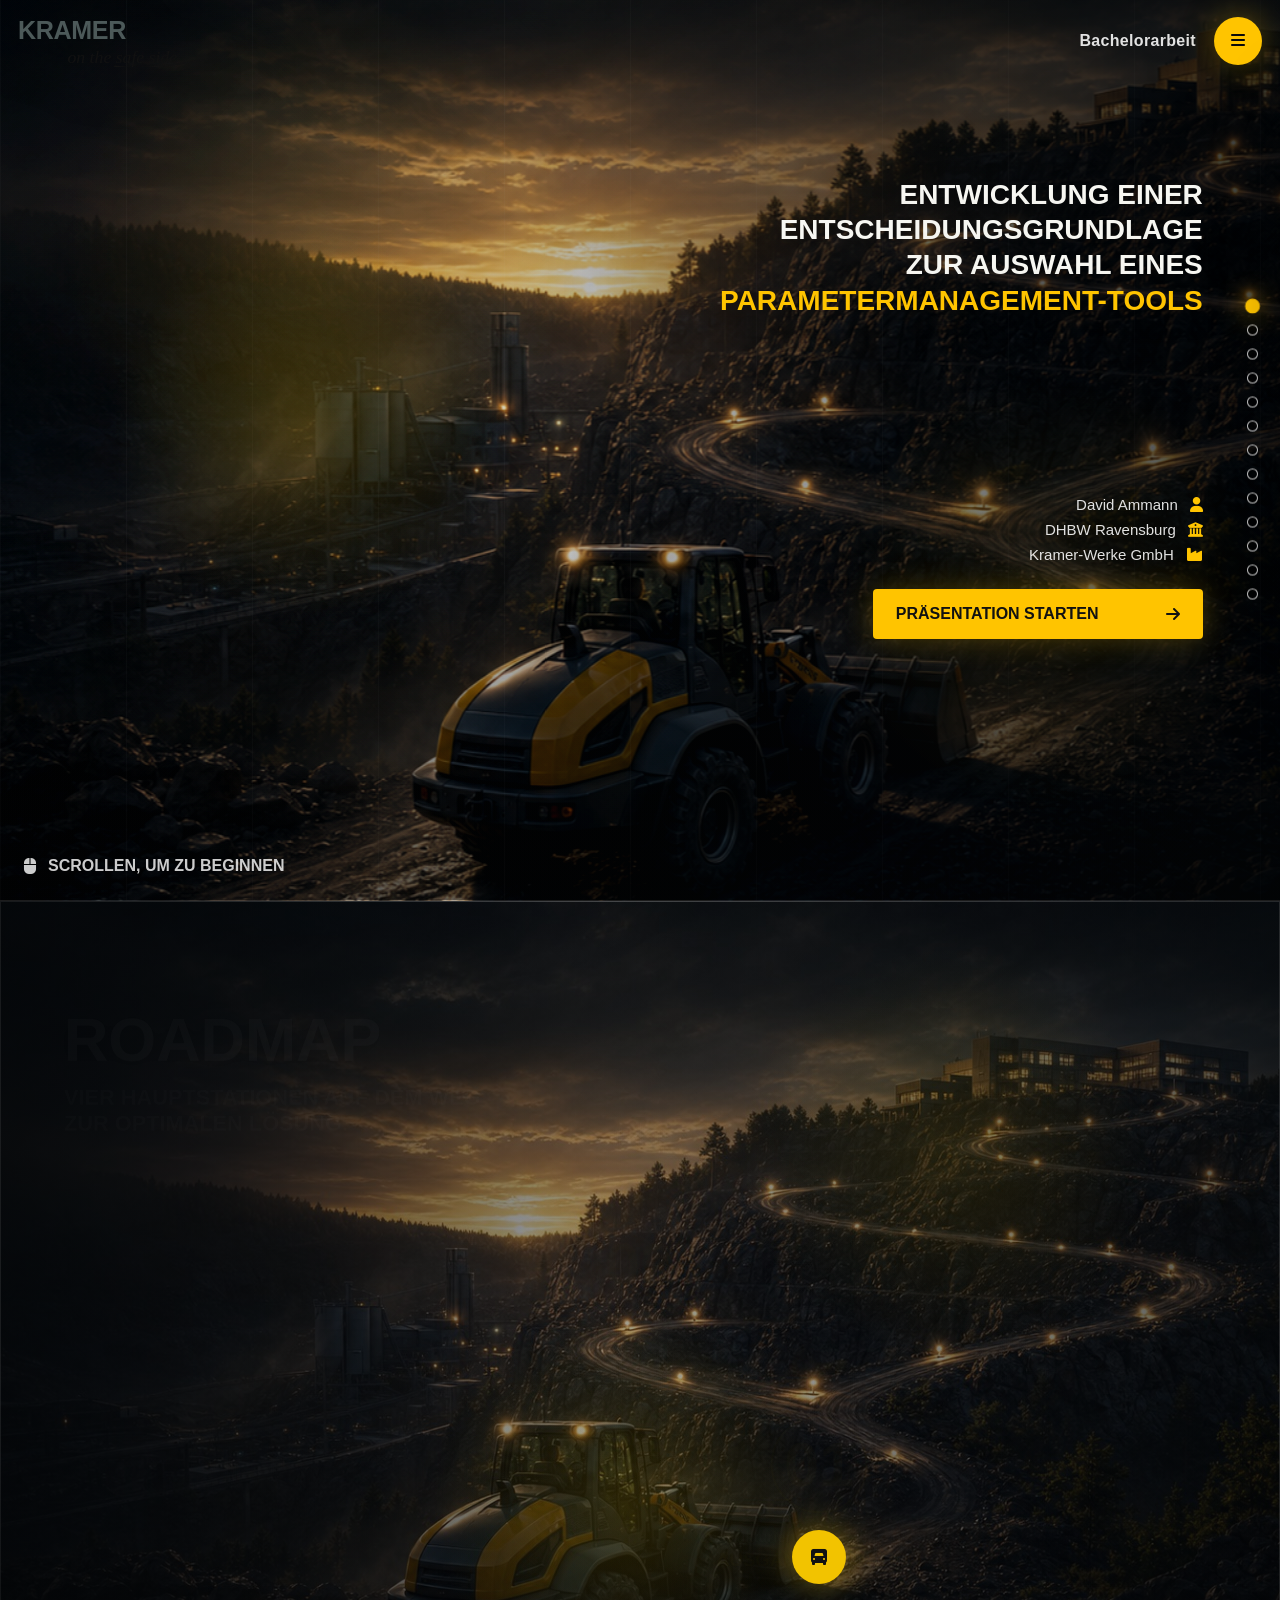
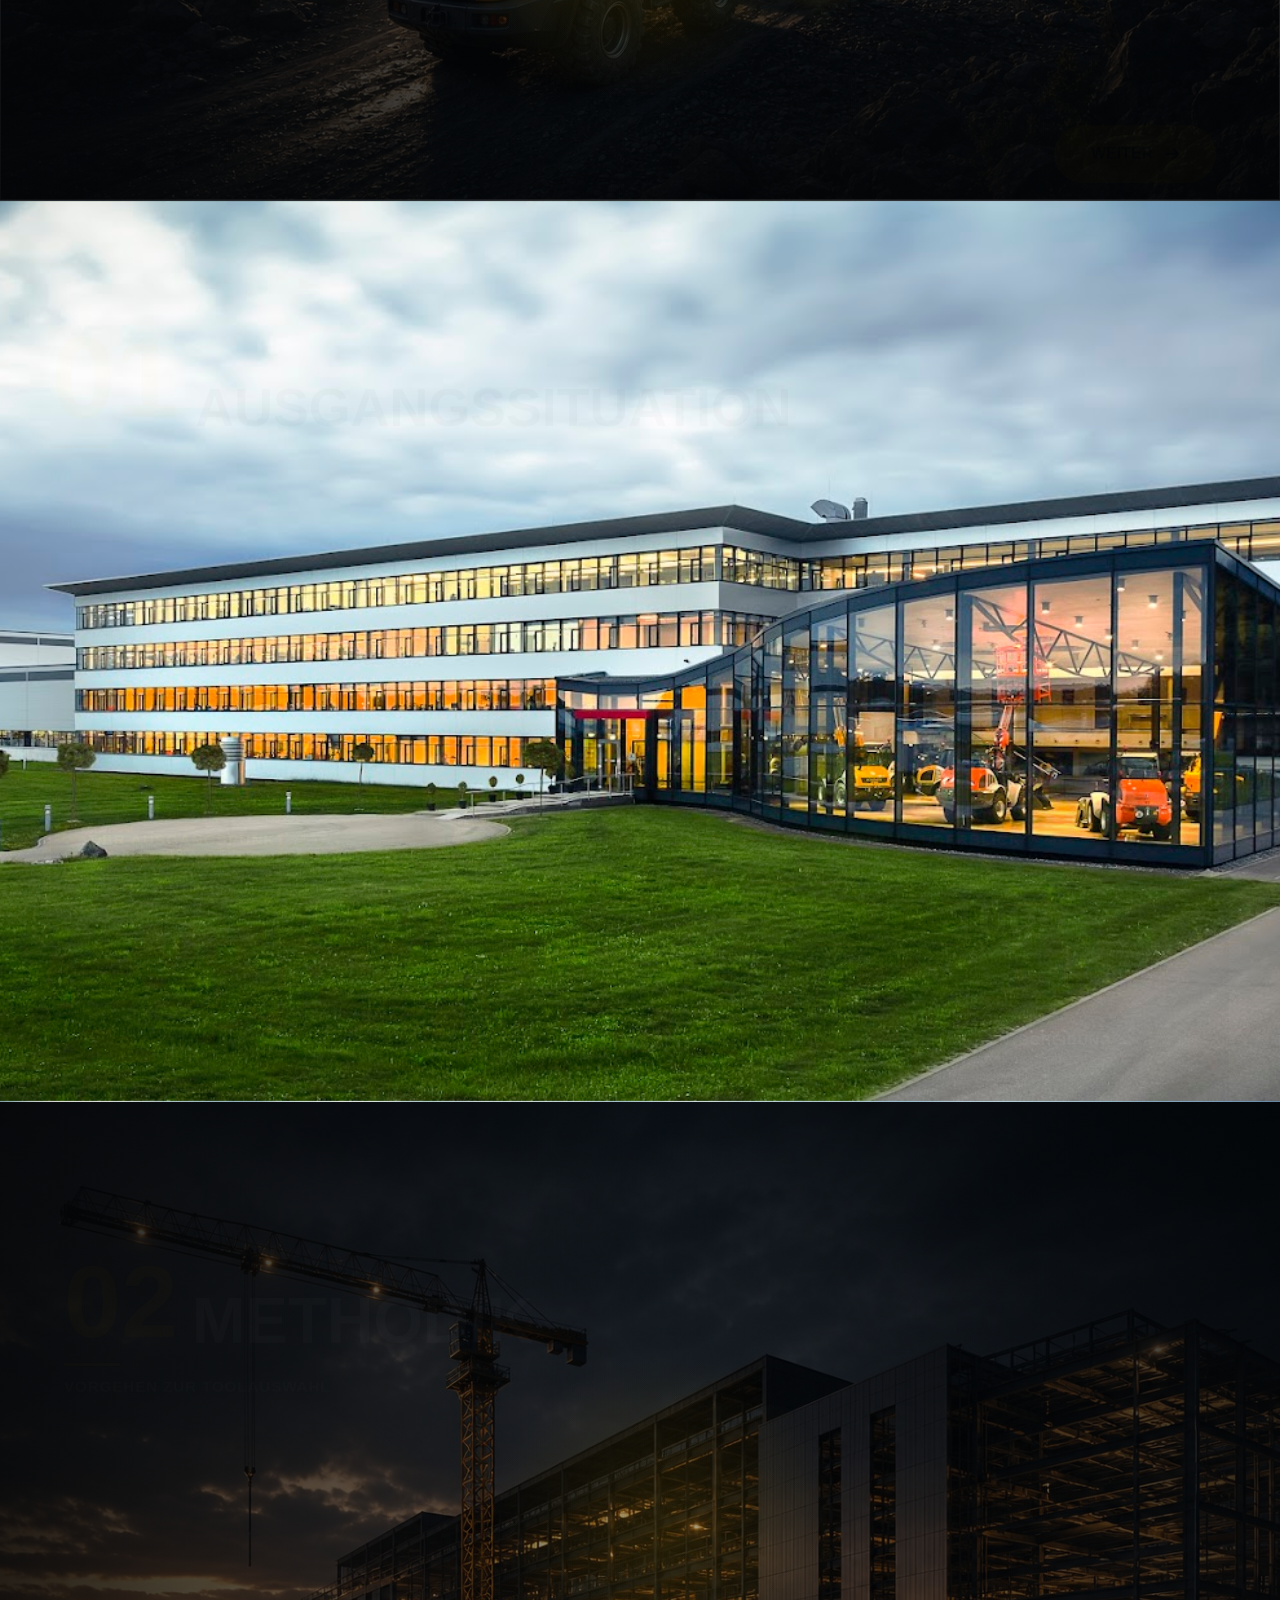
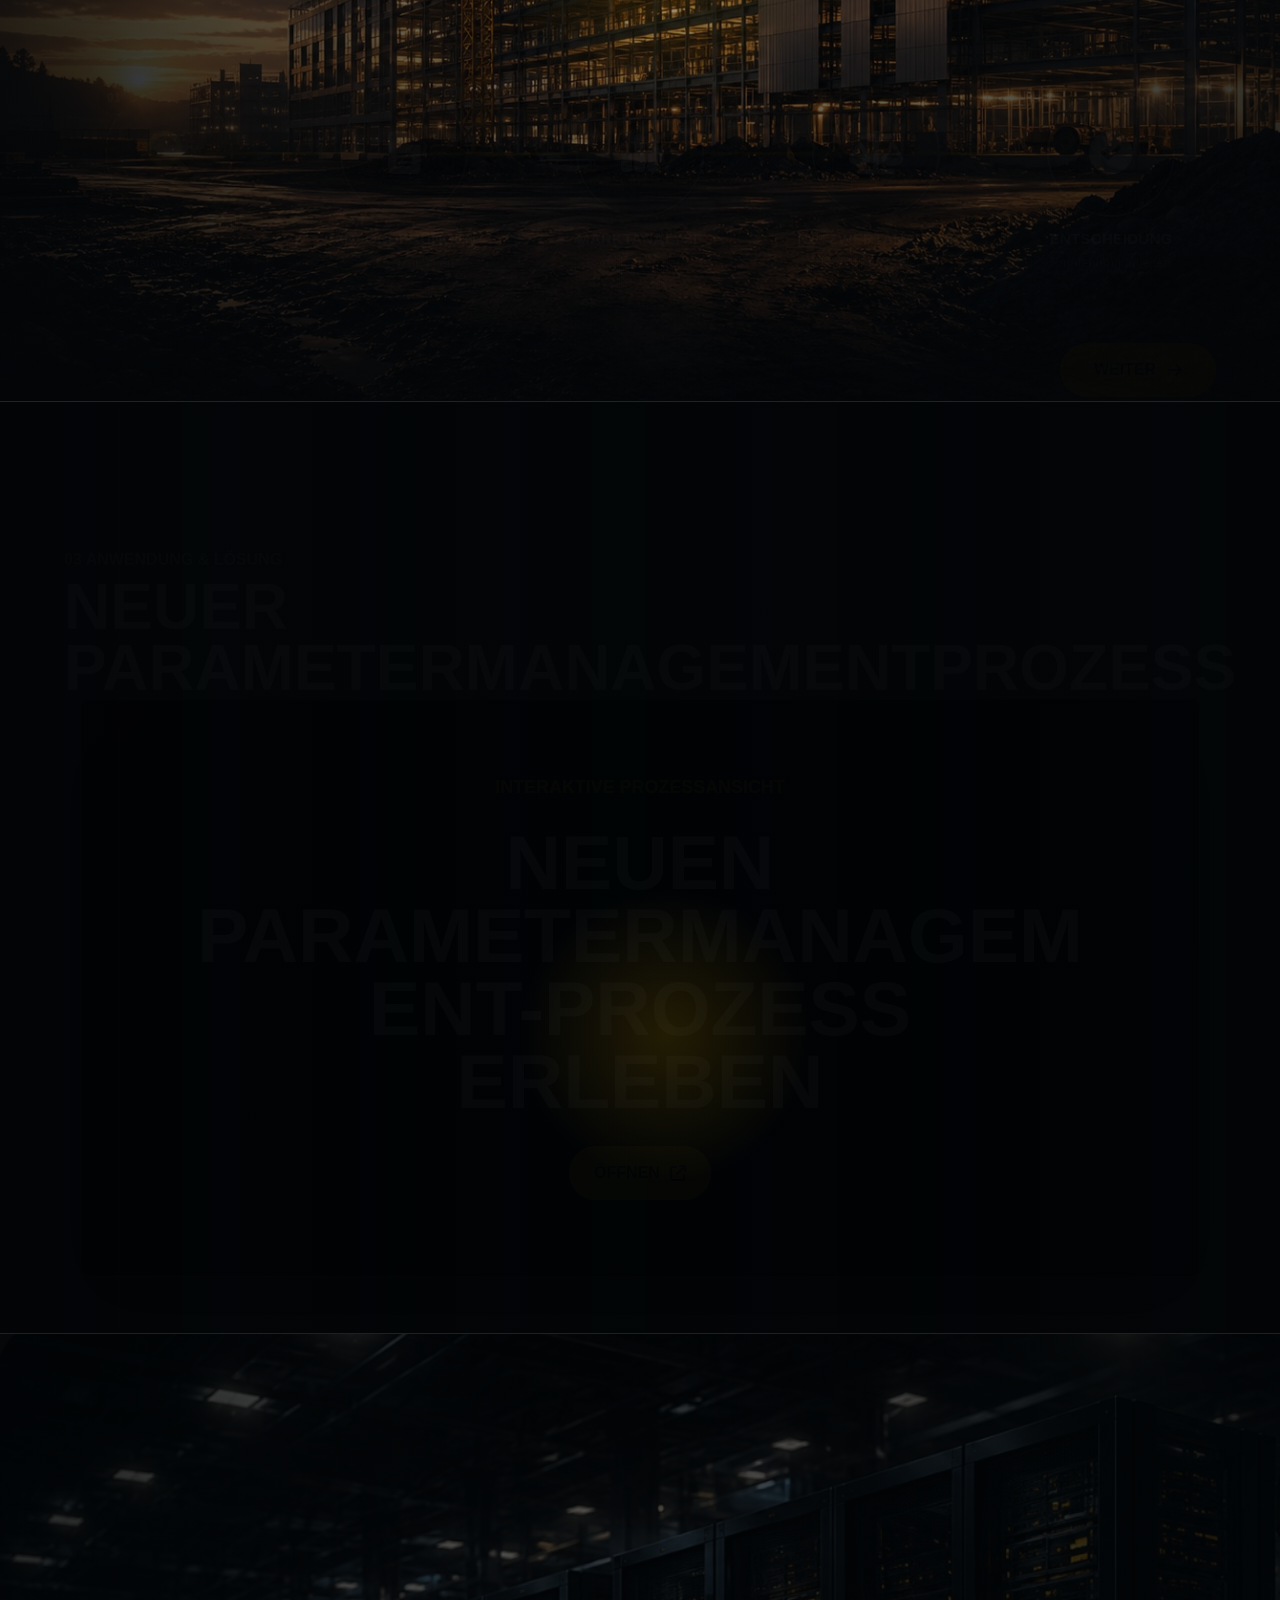
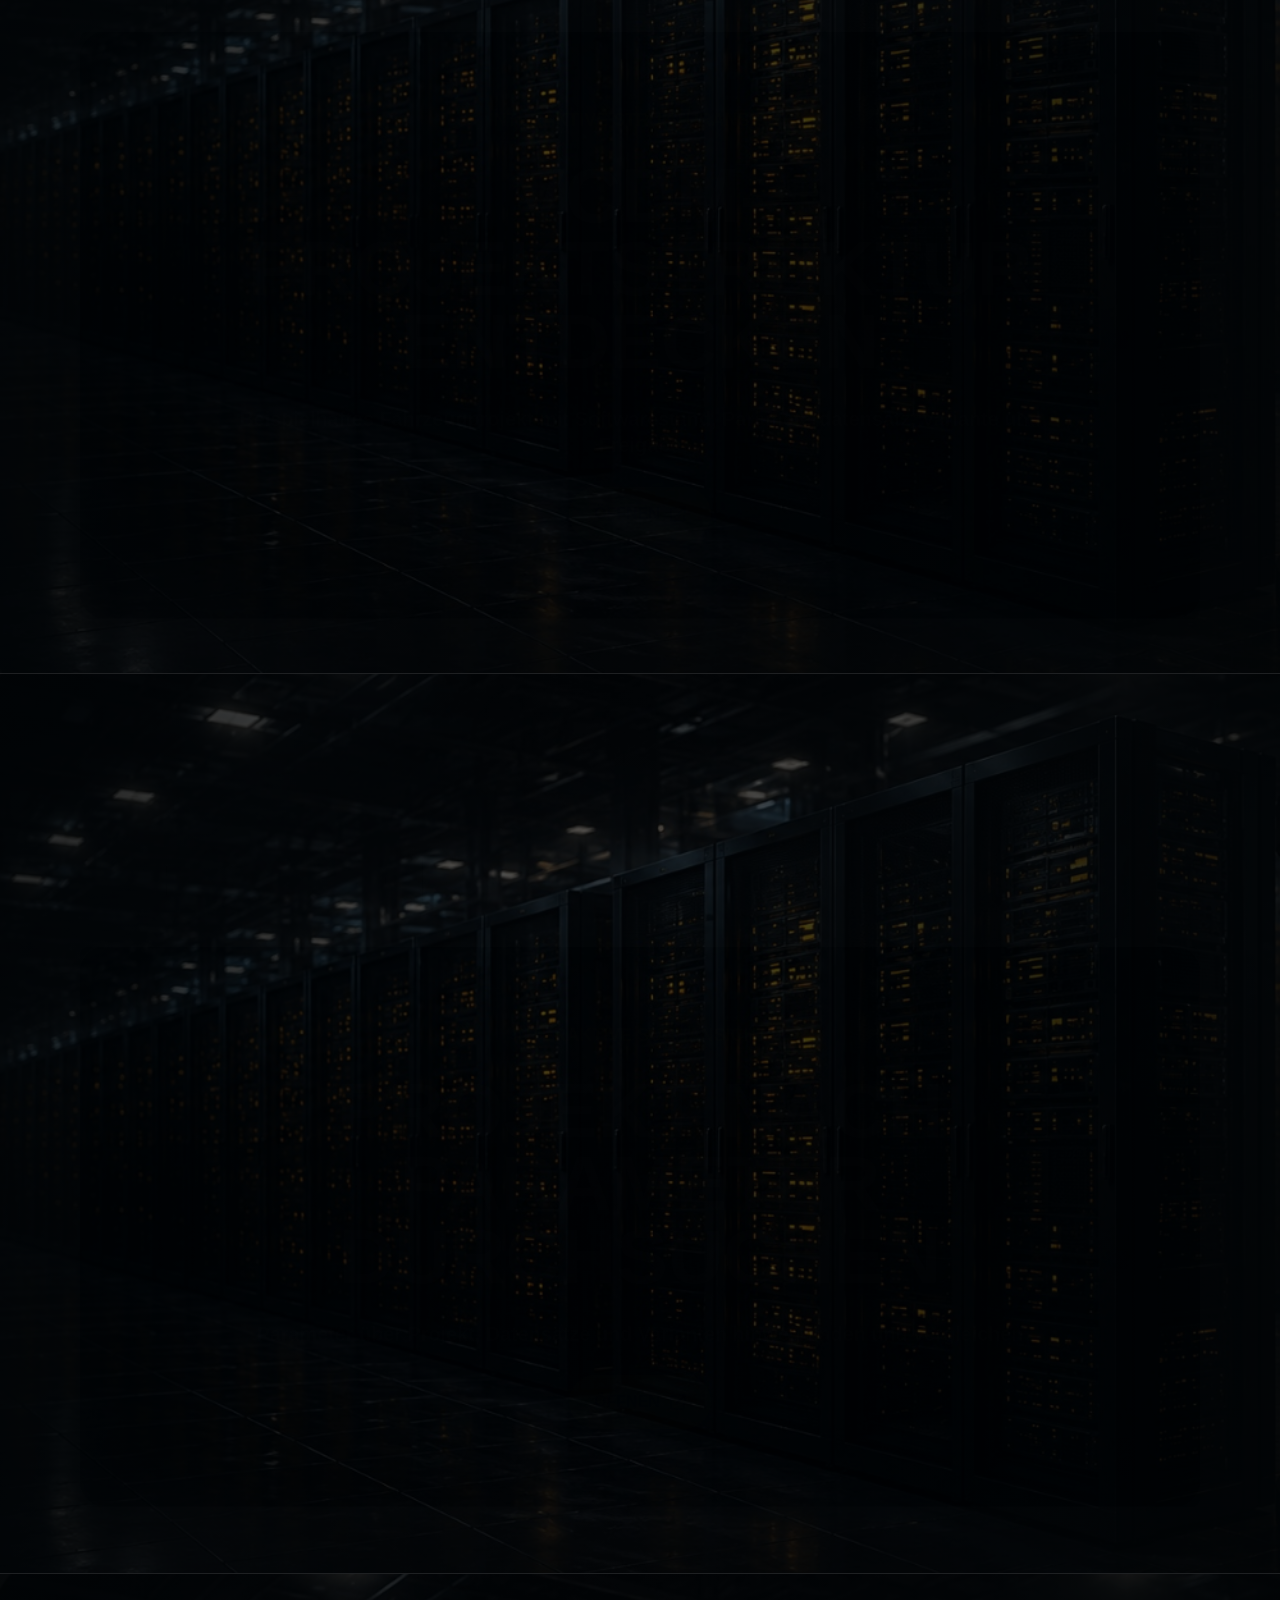
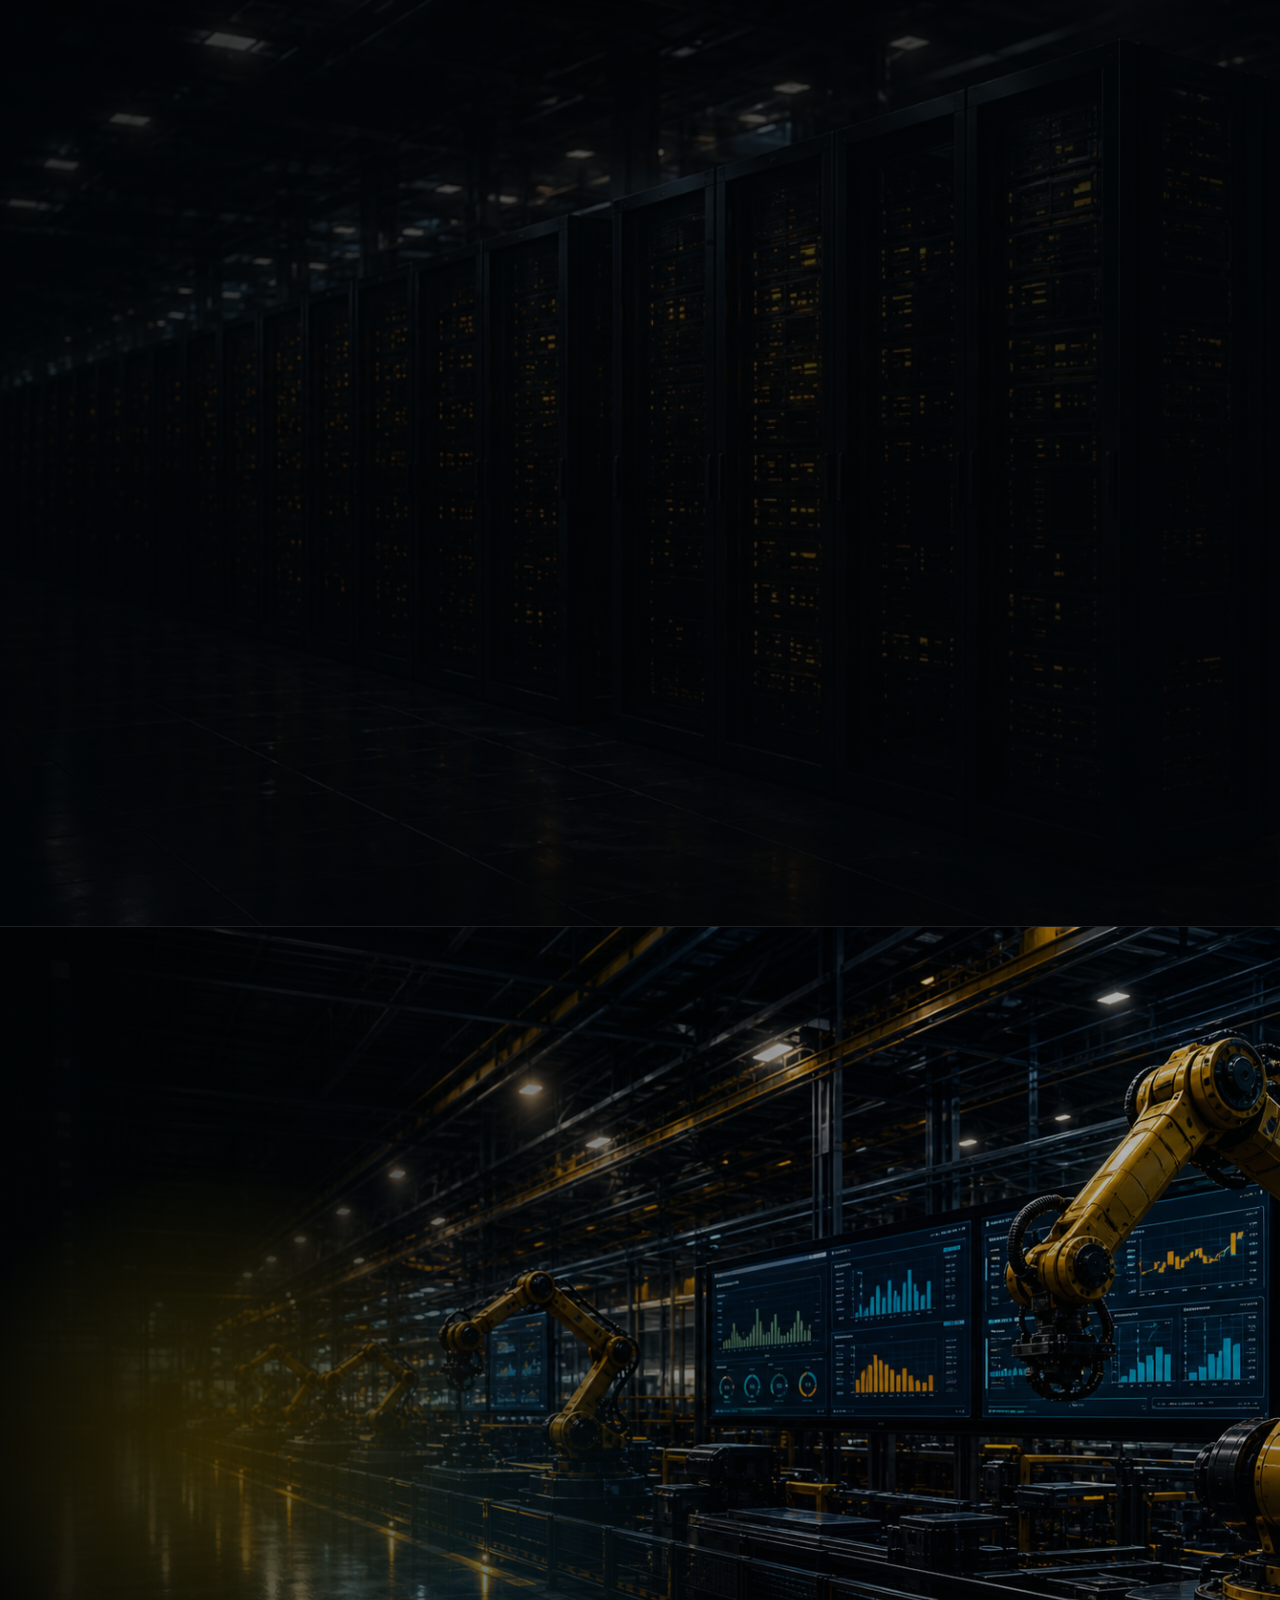
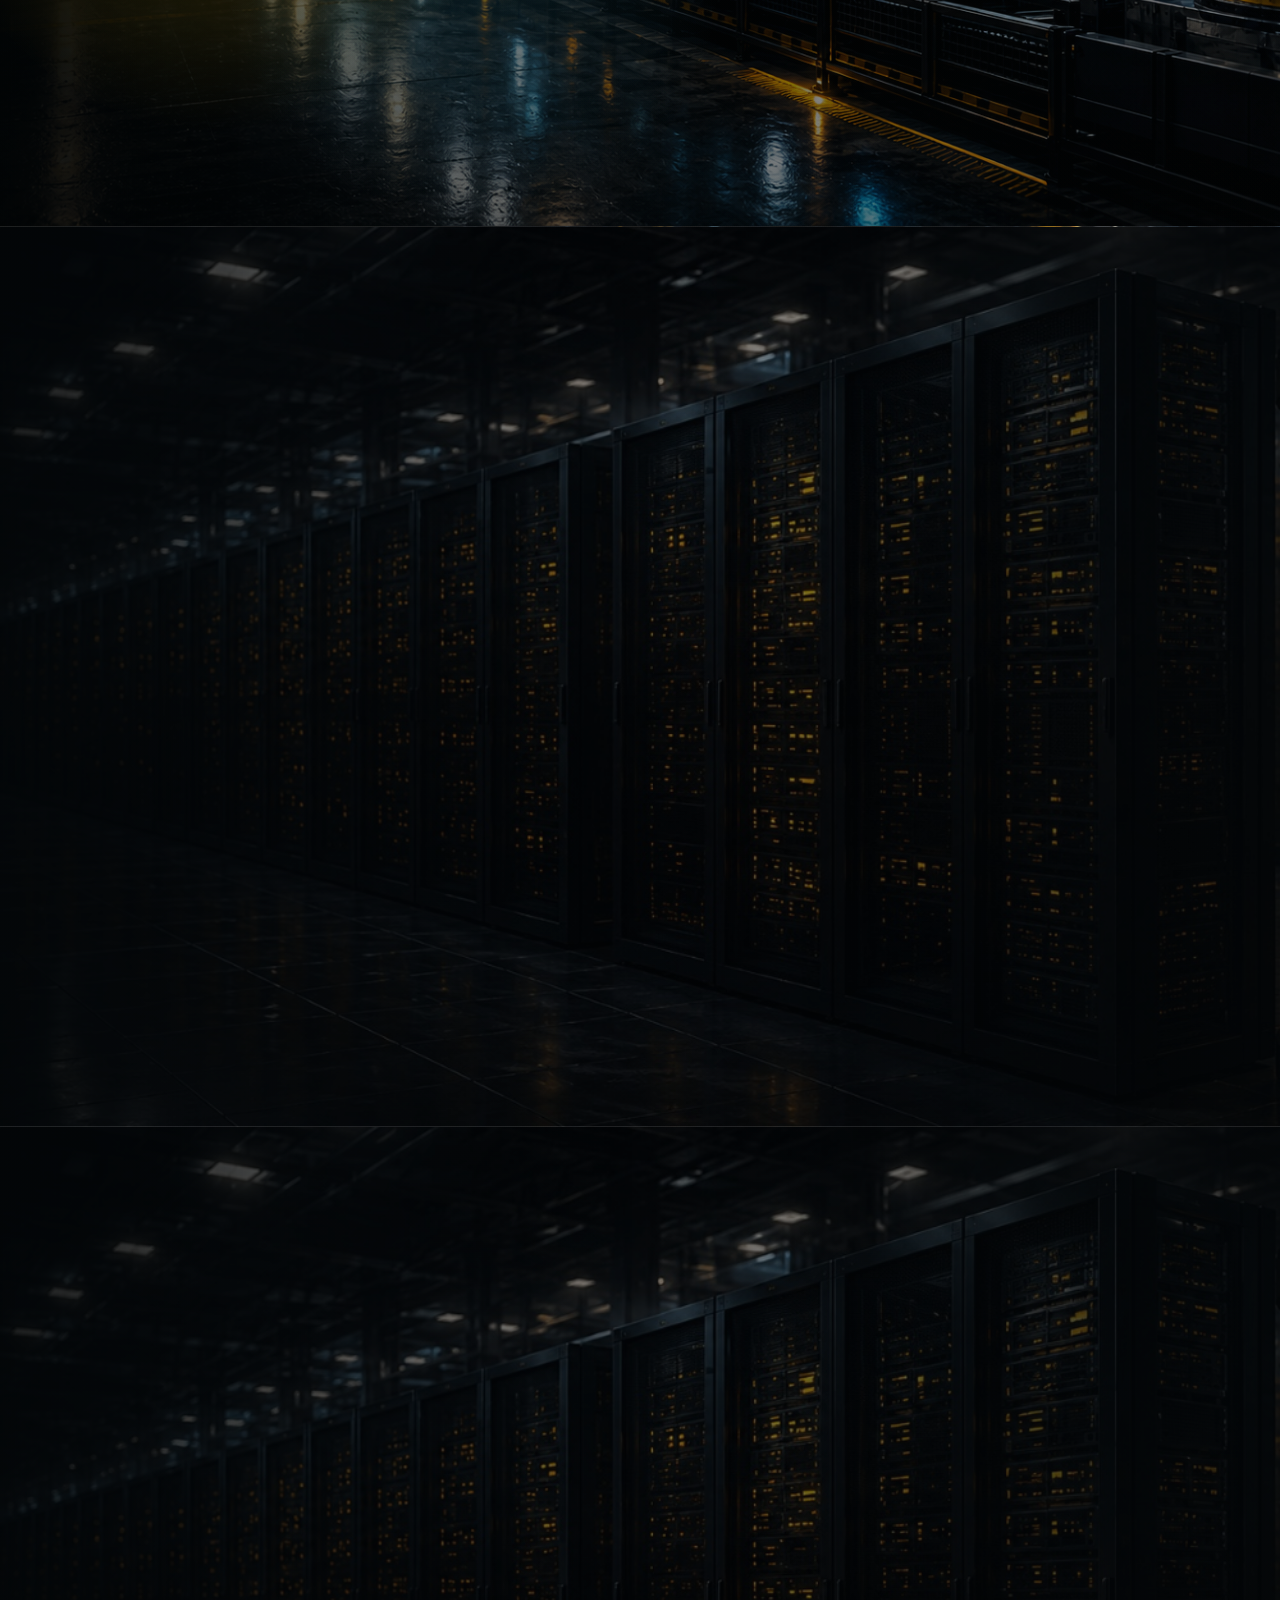
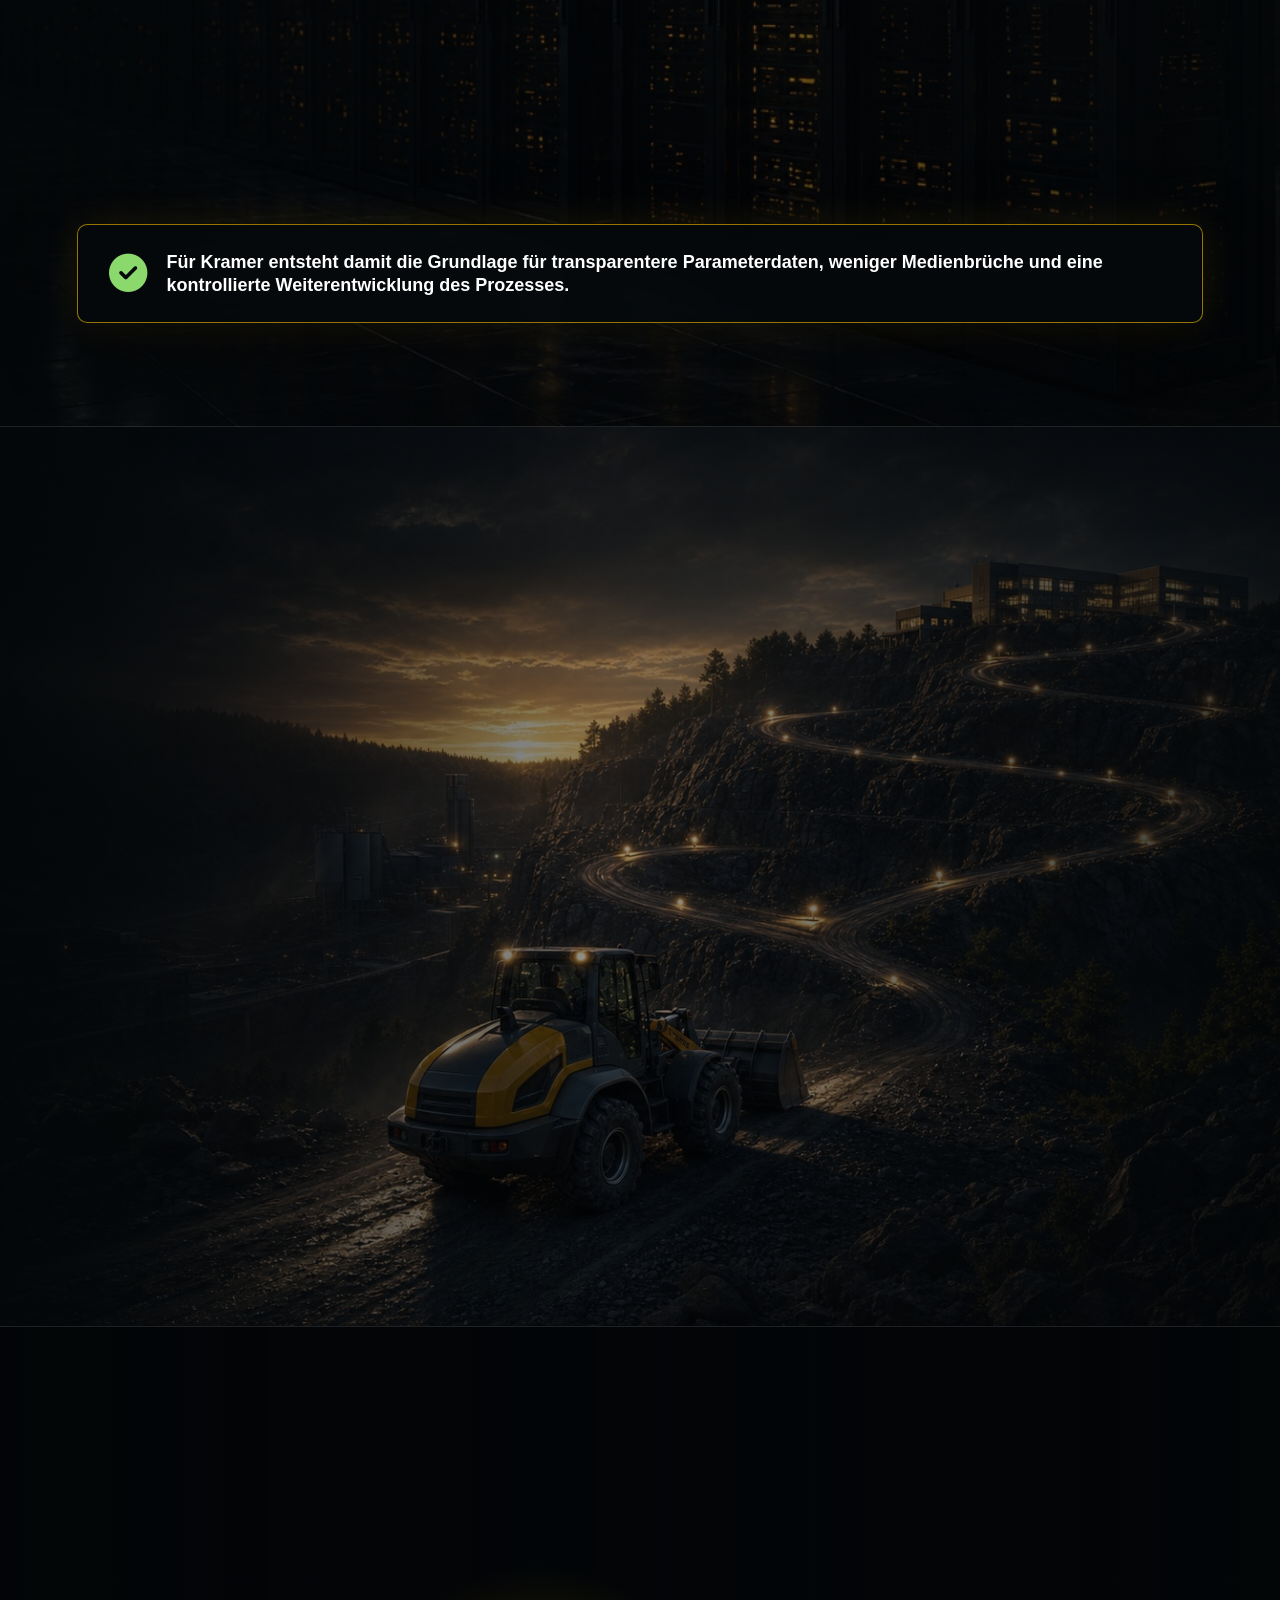
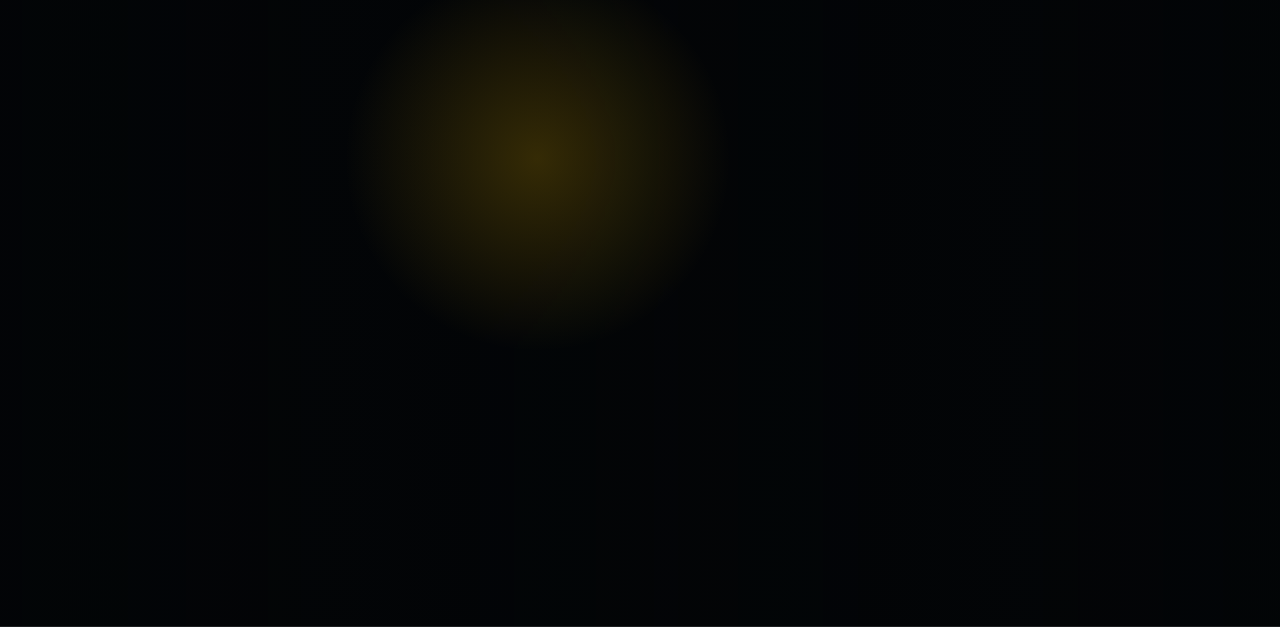
==== commit 00cc23d5: "Restore exact method detail slides" ====
--- a/index.html
+++ b/index.html
@@ -881,7 +881,7 @@
 
       <section id="sharepoint" class="screen sharepoint-screen" data-focus="sharepoint">
         <div class="screen-title reveal">
-          <p><mark>07</mark> Projektdokumentation</p>
+          <p><mark>04</mark> Projektdokumentation</p>
           <h2>Projektdateien einsehen</h2>
         </div>
         <a
@@ -904,6 +904,6 @@
     <script src="js/vendor/ScrollTrigger.min.js"></script>
     <script src="js/roadmap.js?v=vcdm-variant-usecase-01"></script>
     <script src="js/animations.js?v=entscheidung-details-01"></script>
-    <script src="js/main.js?v=sharepoint-final-01"></script>
+    <script src="js/main.js?v=method-return-targets-01"></script>
   </body>
 </html>
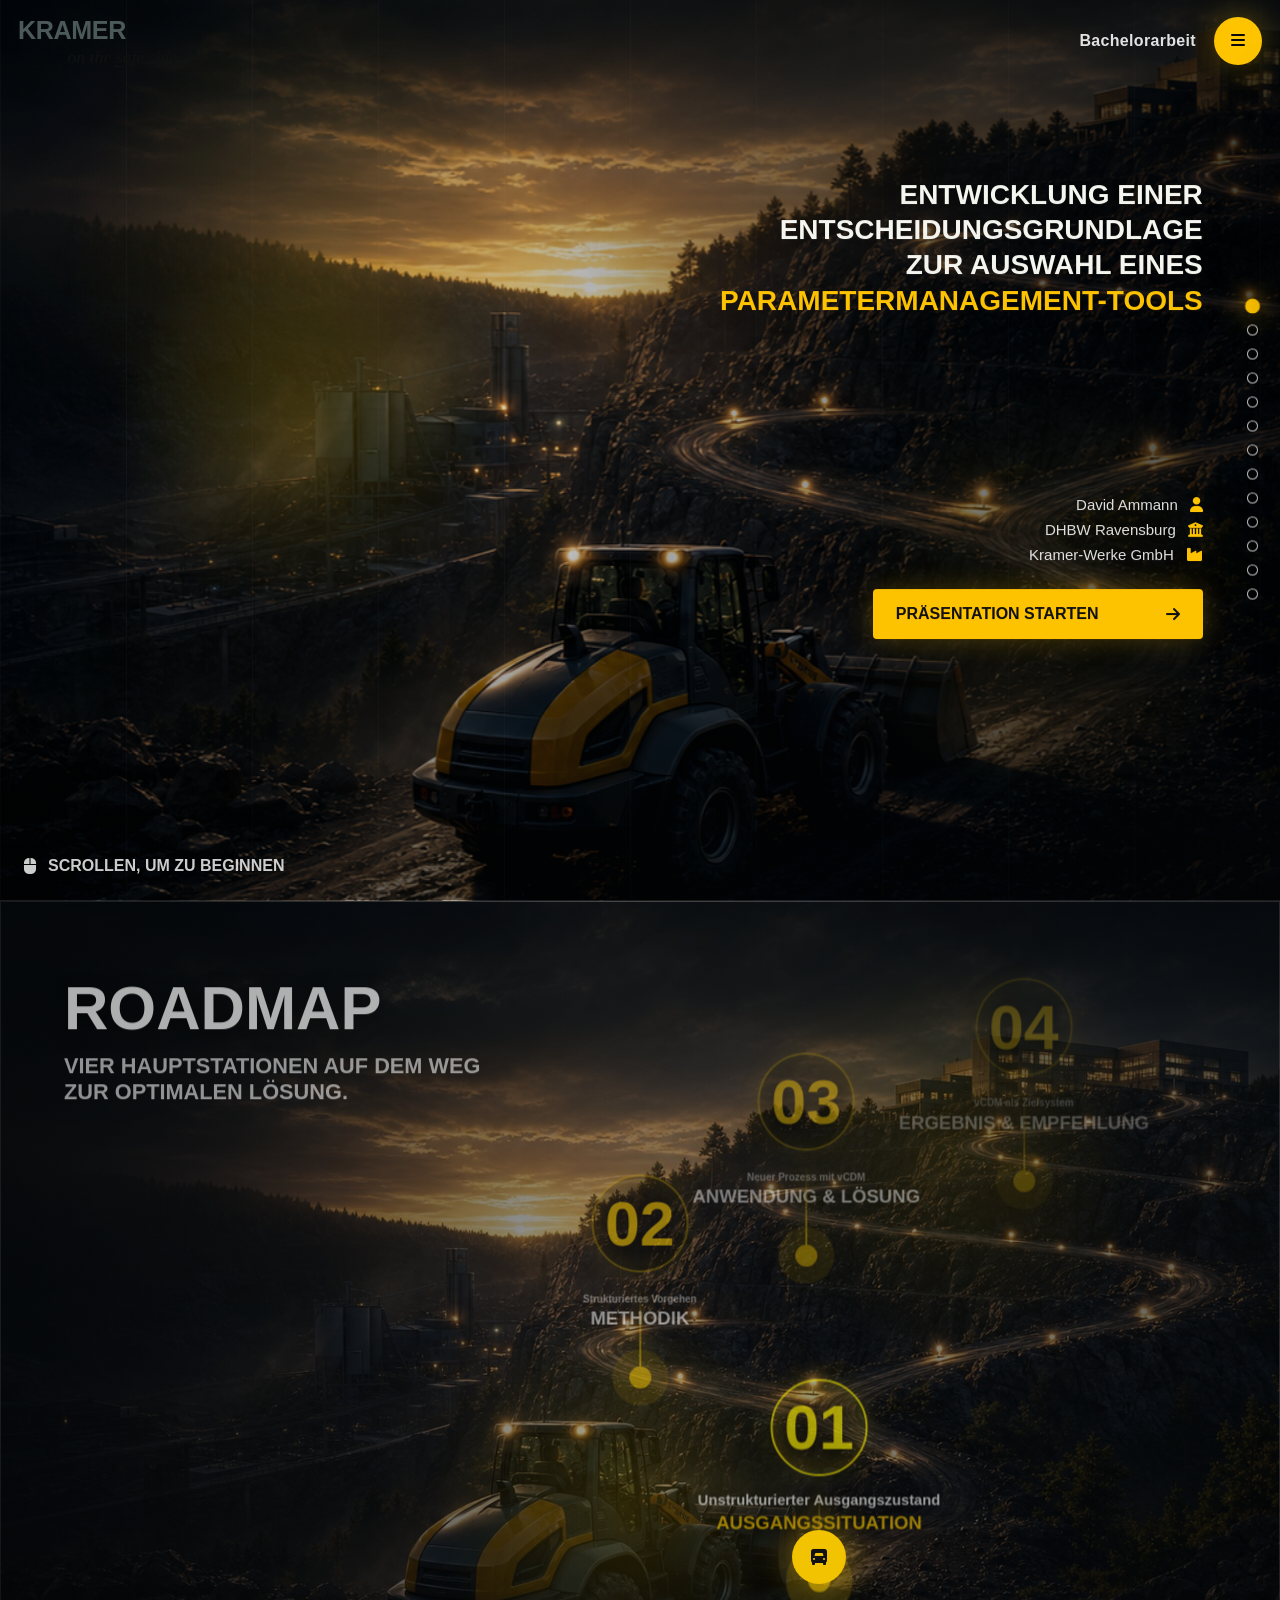
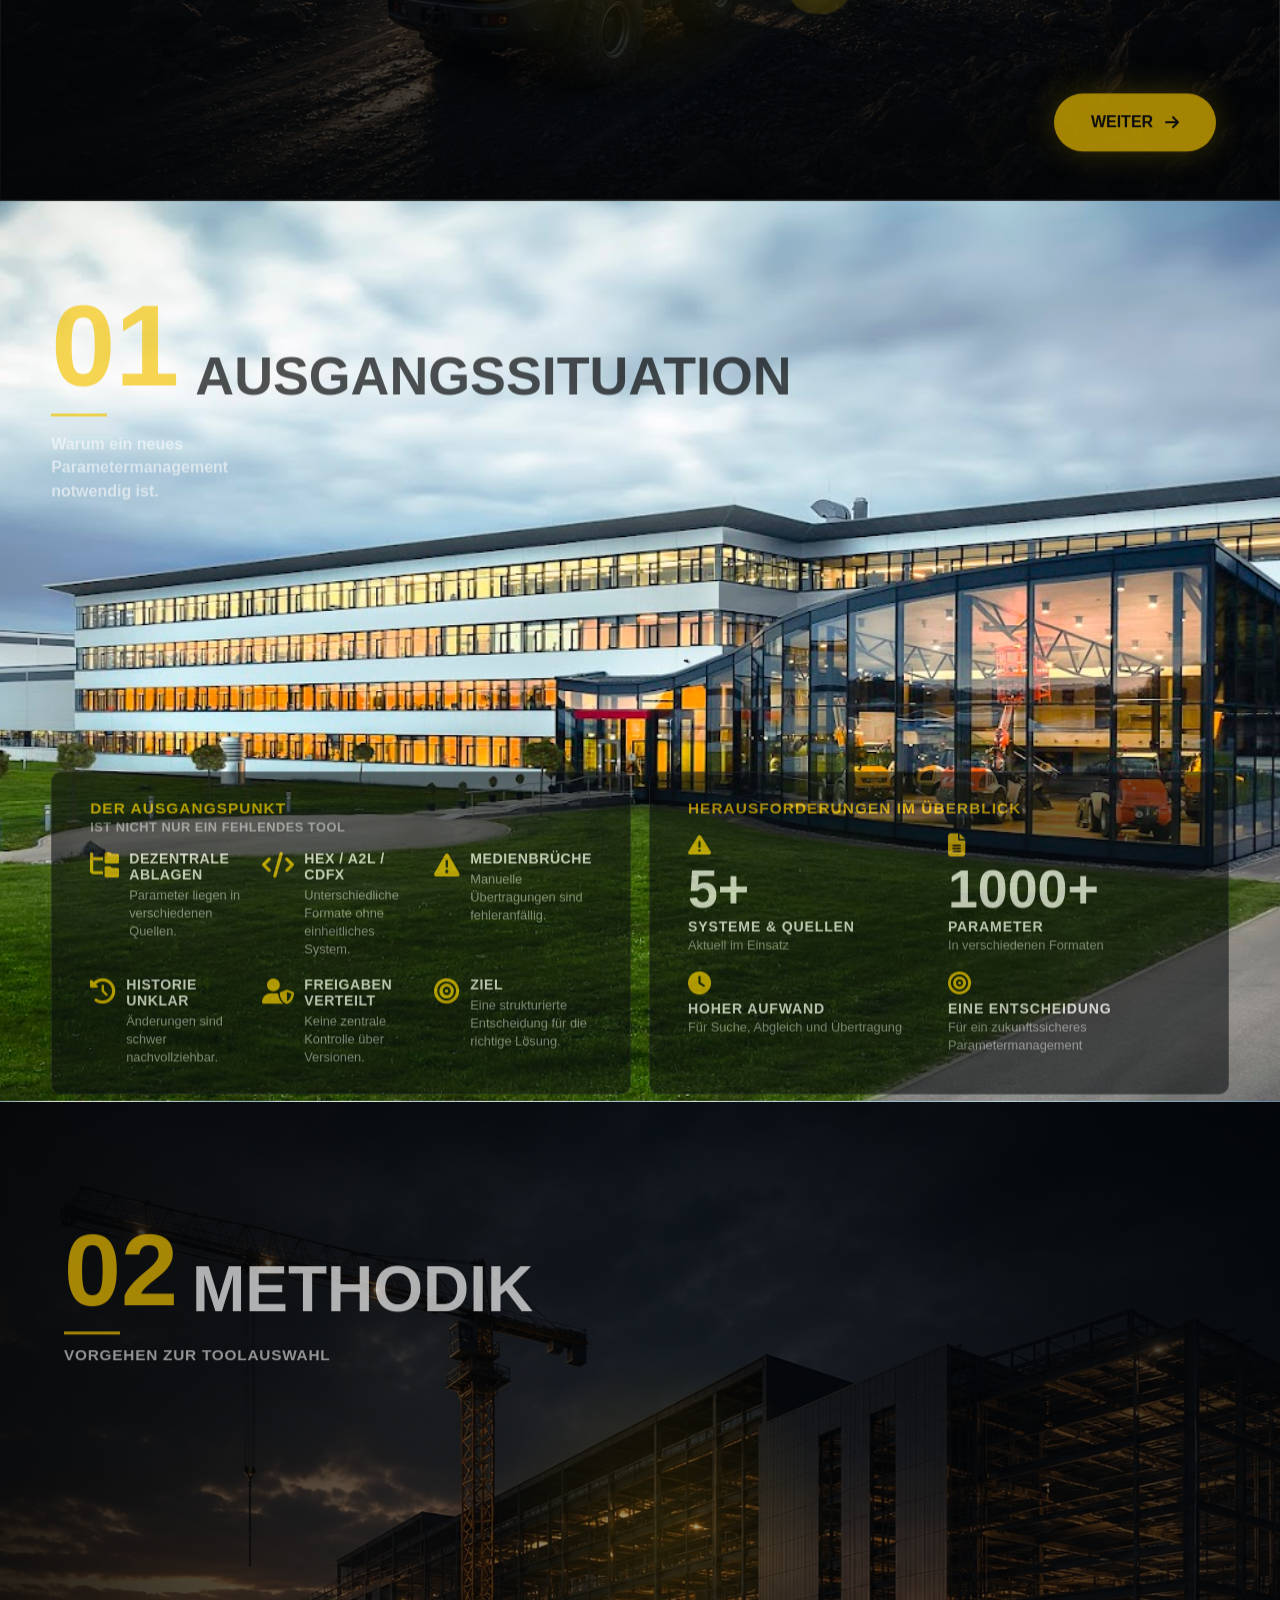
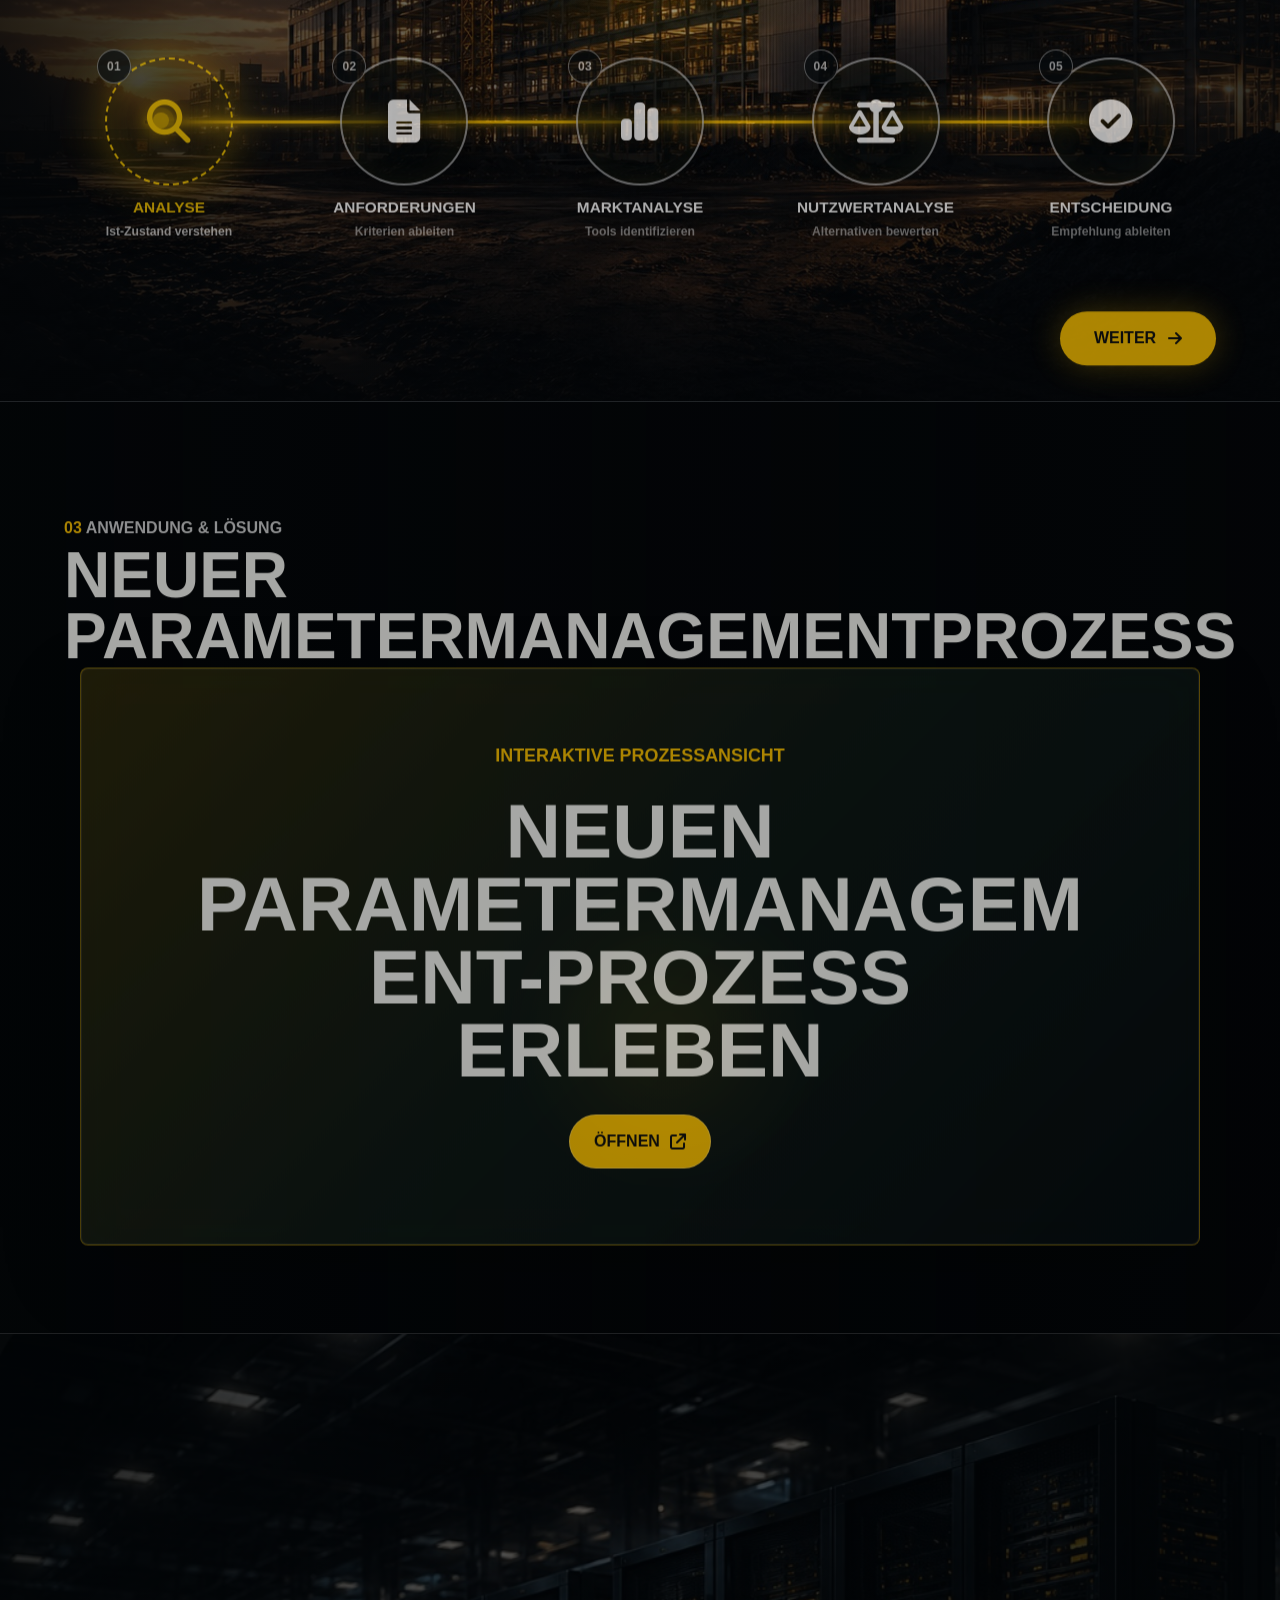
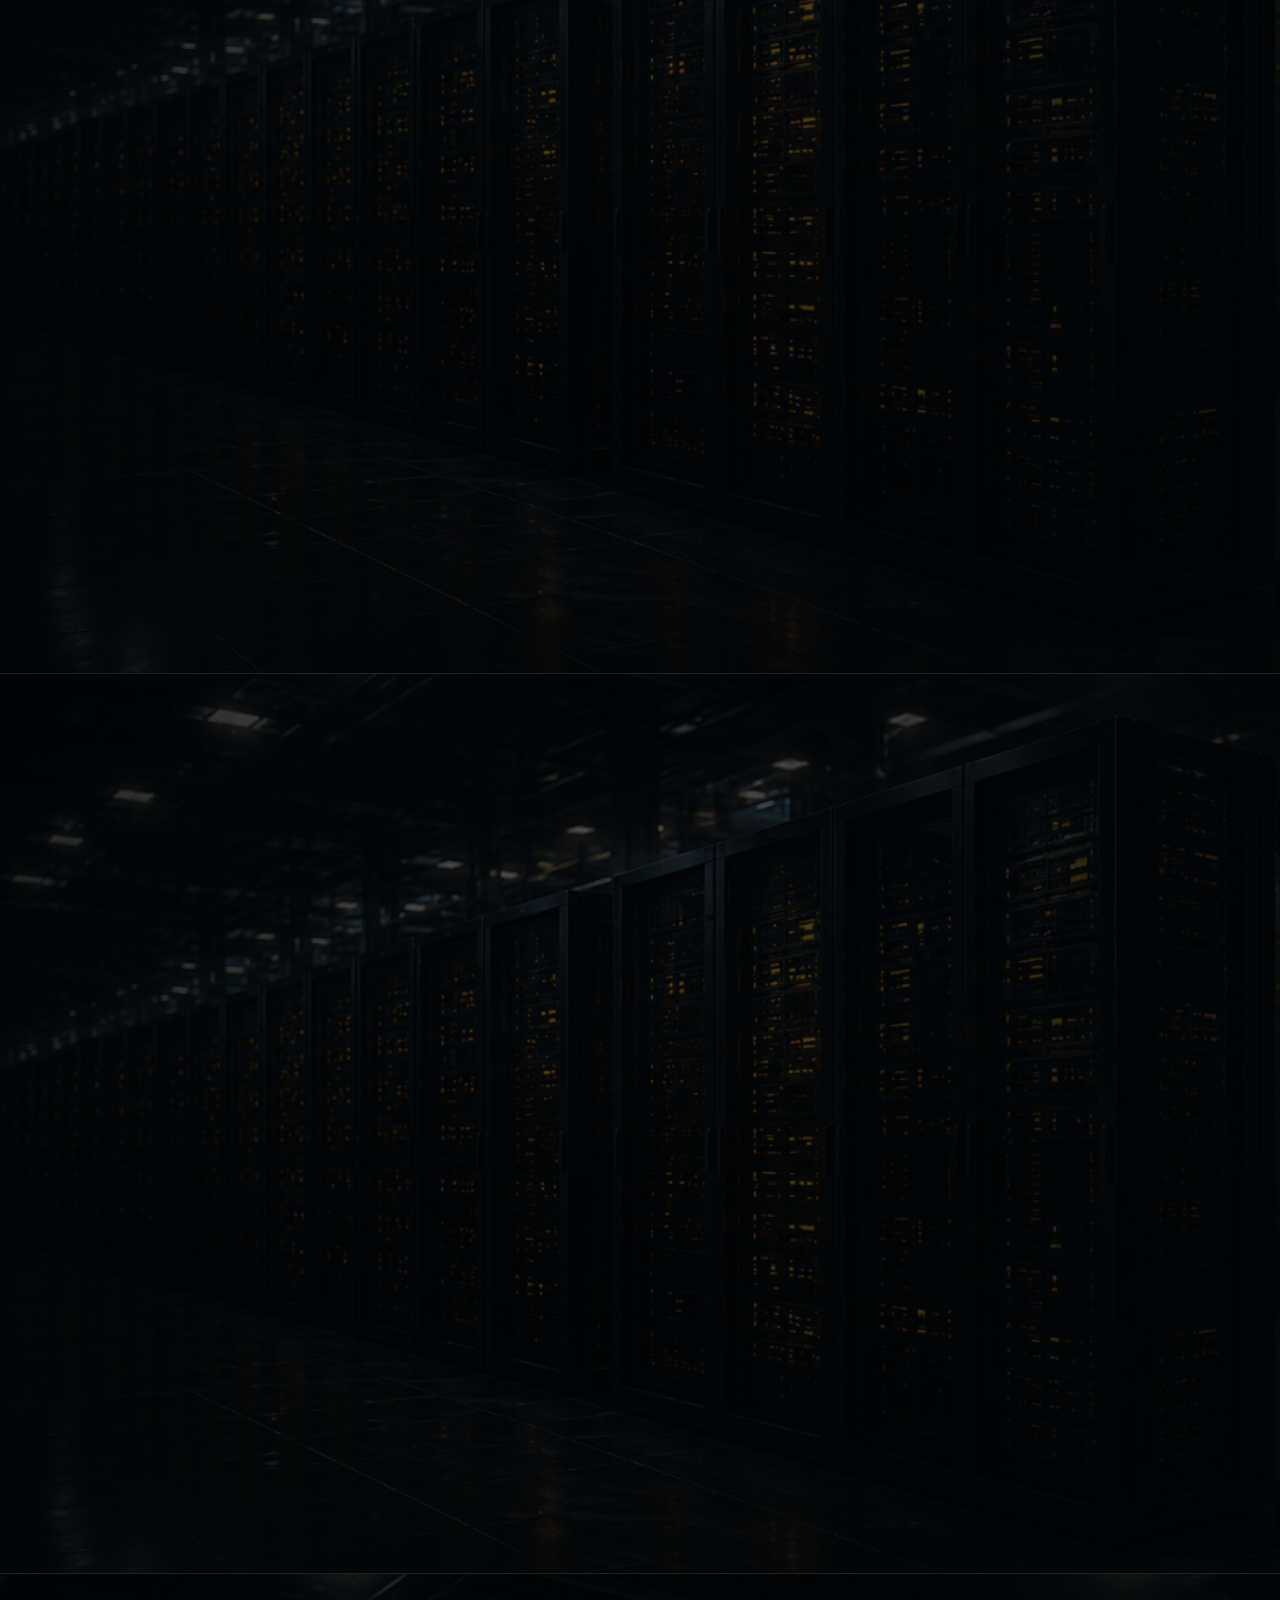
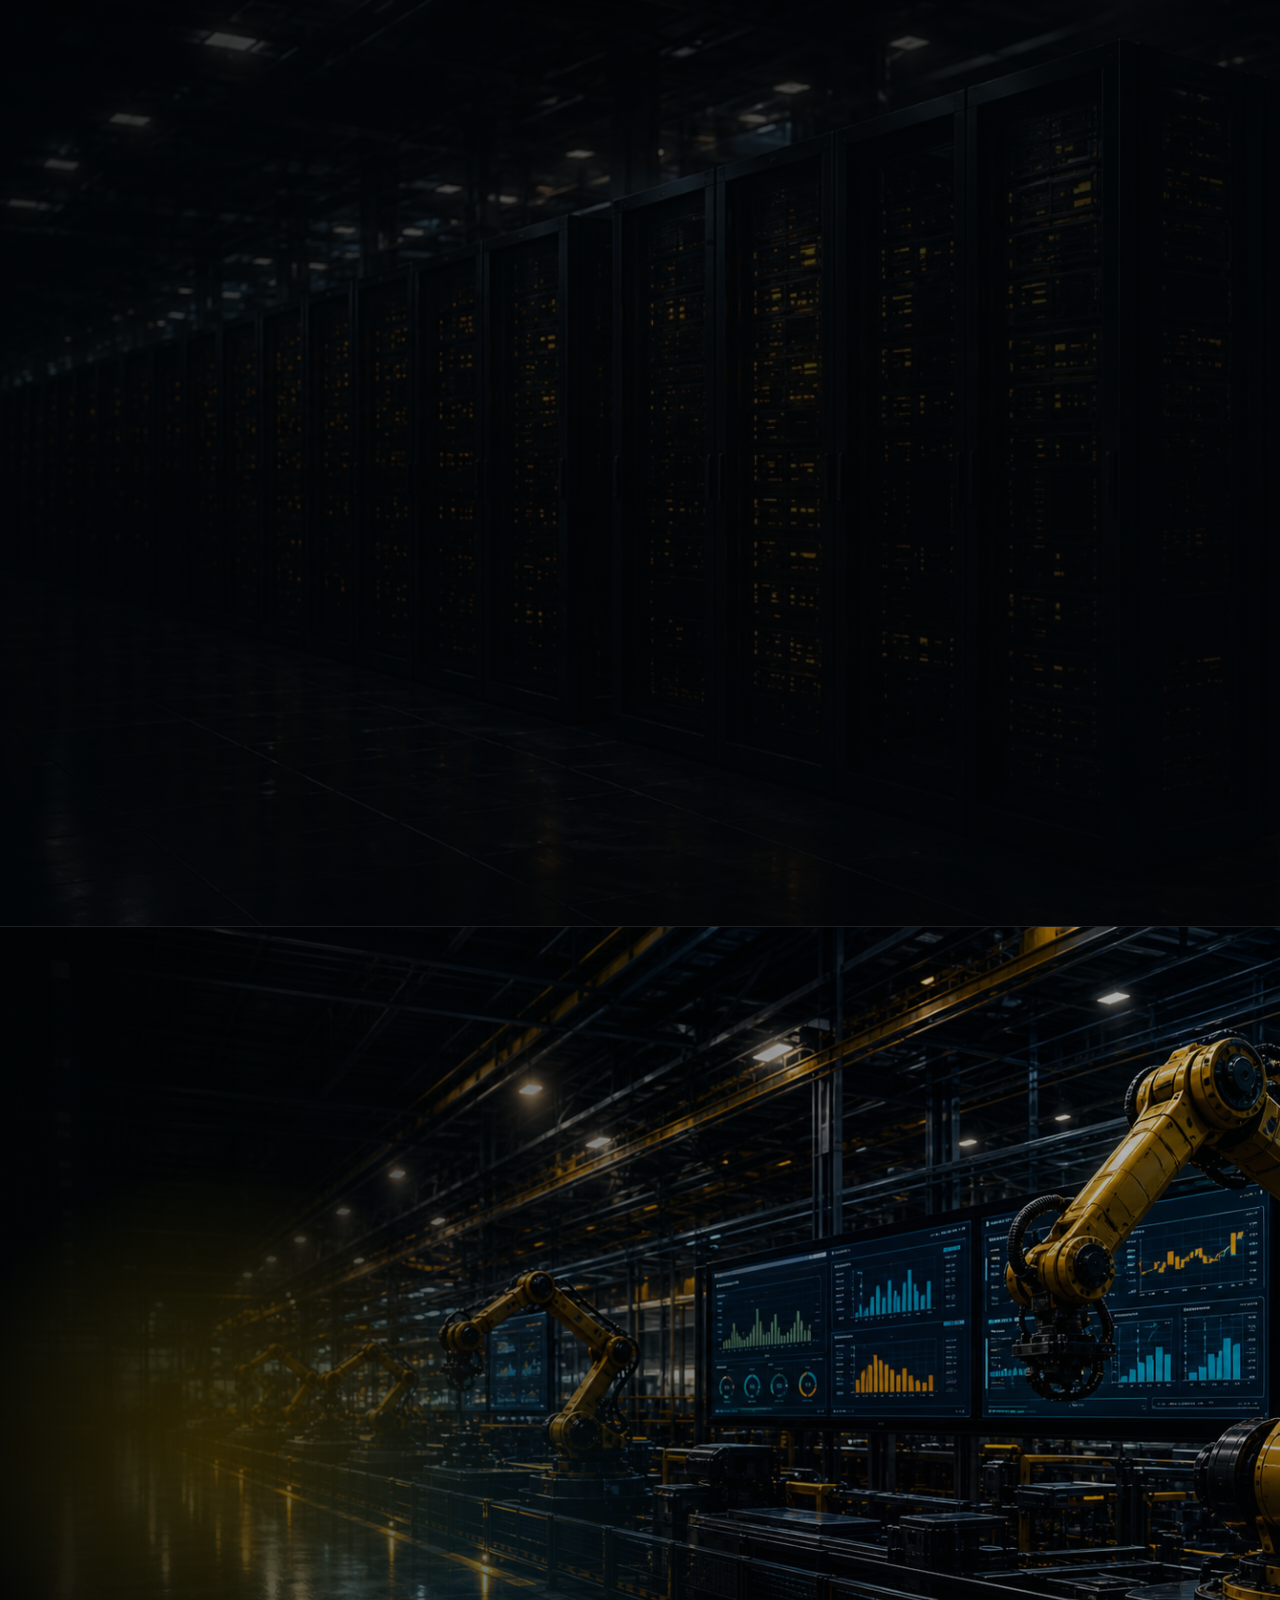
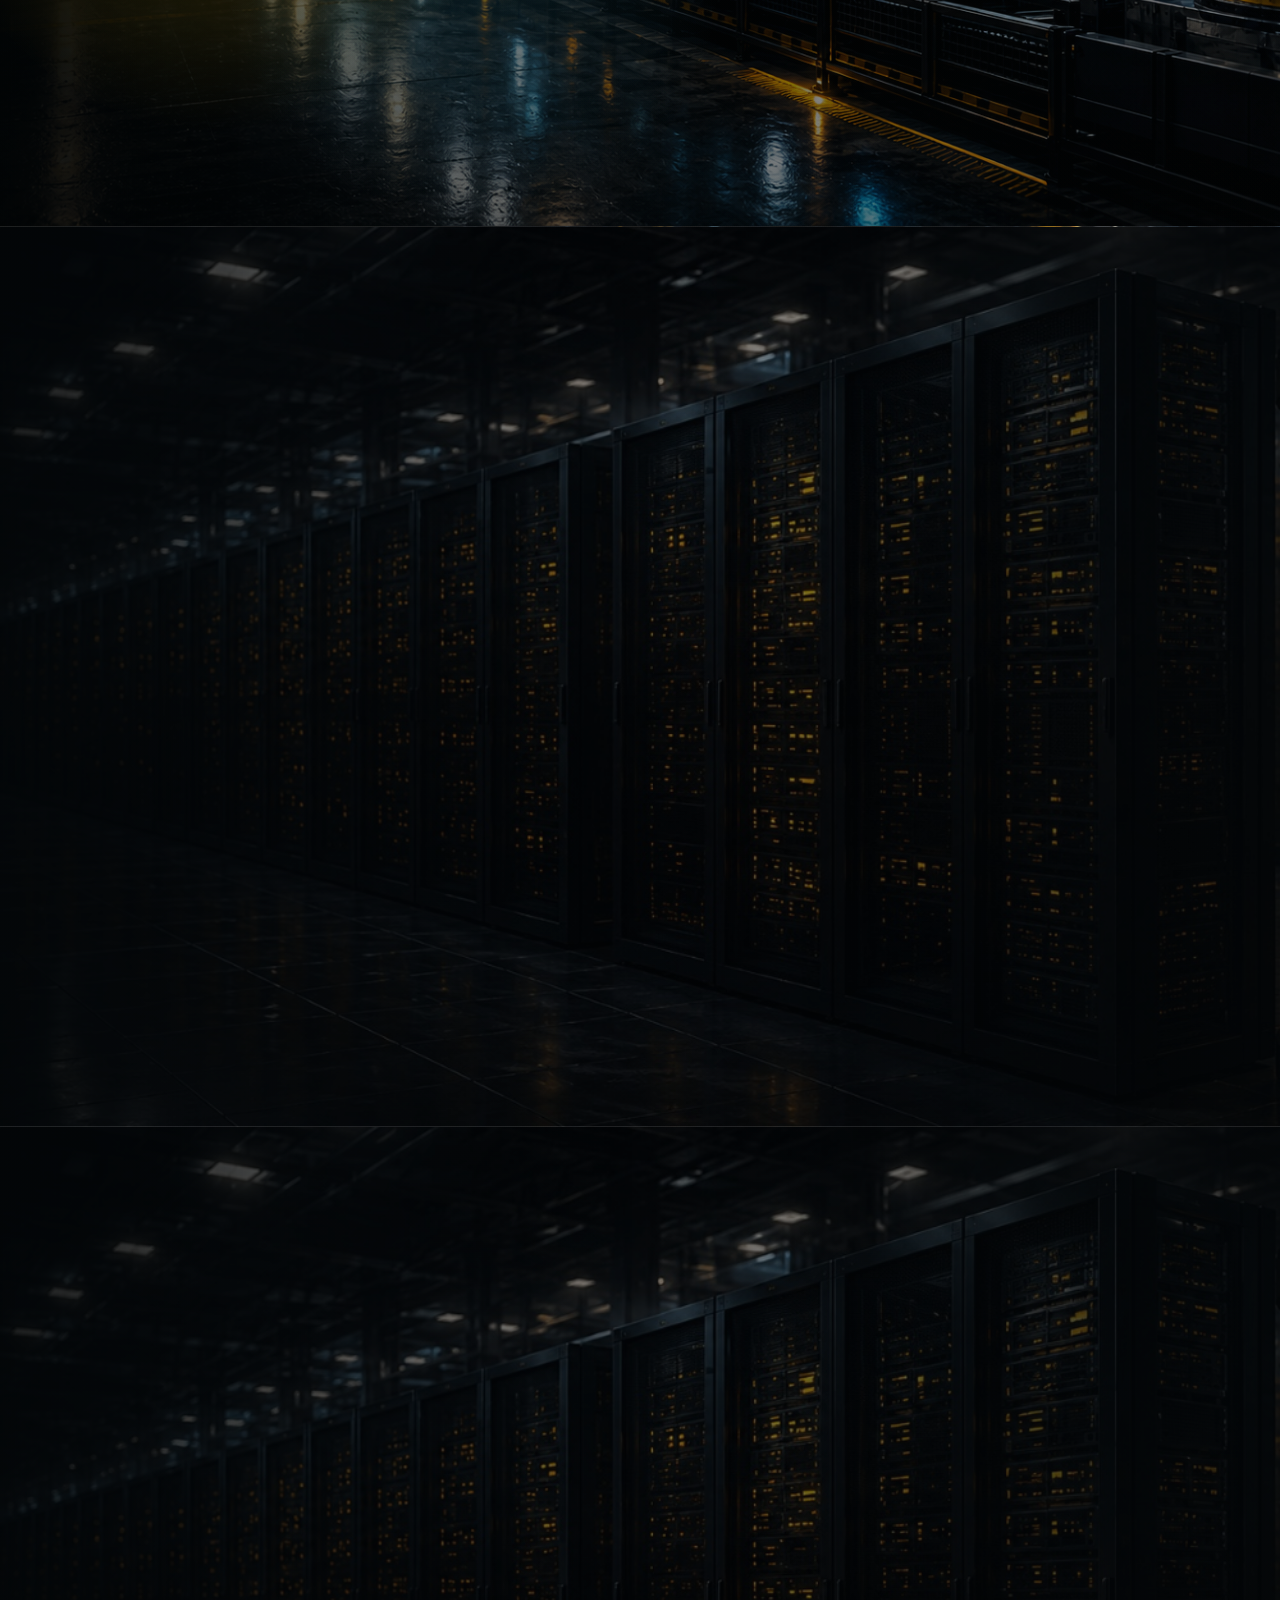
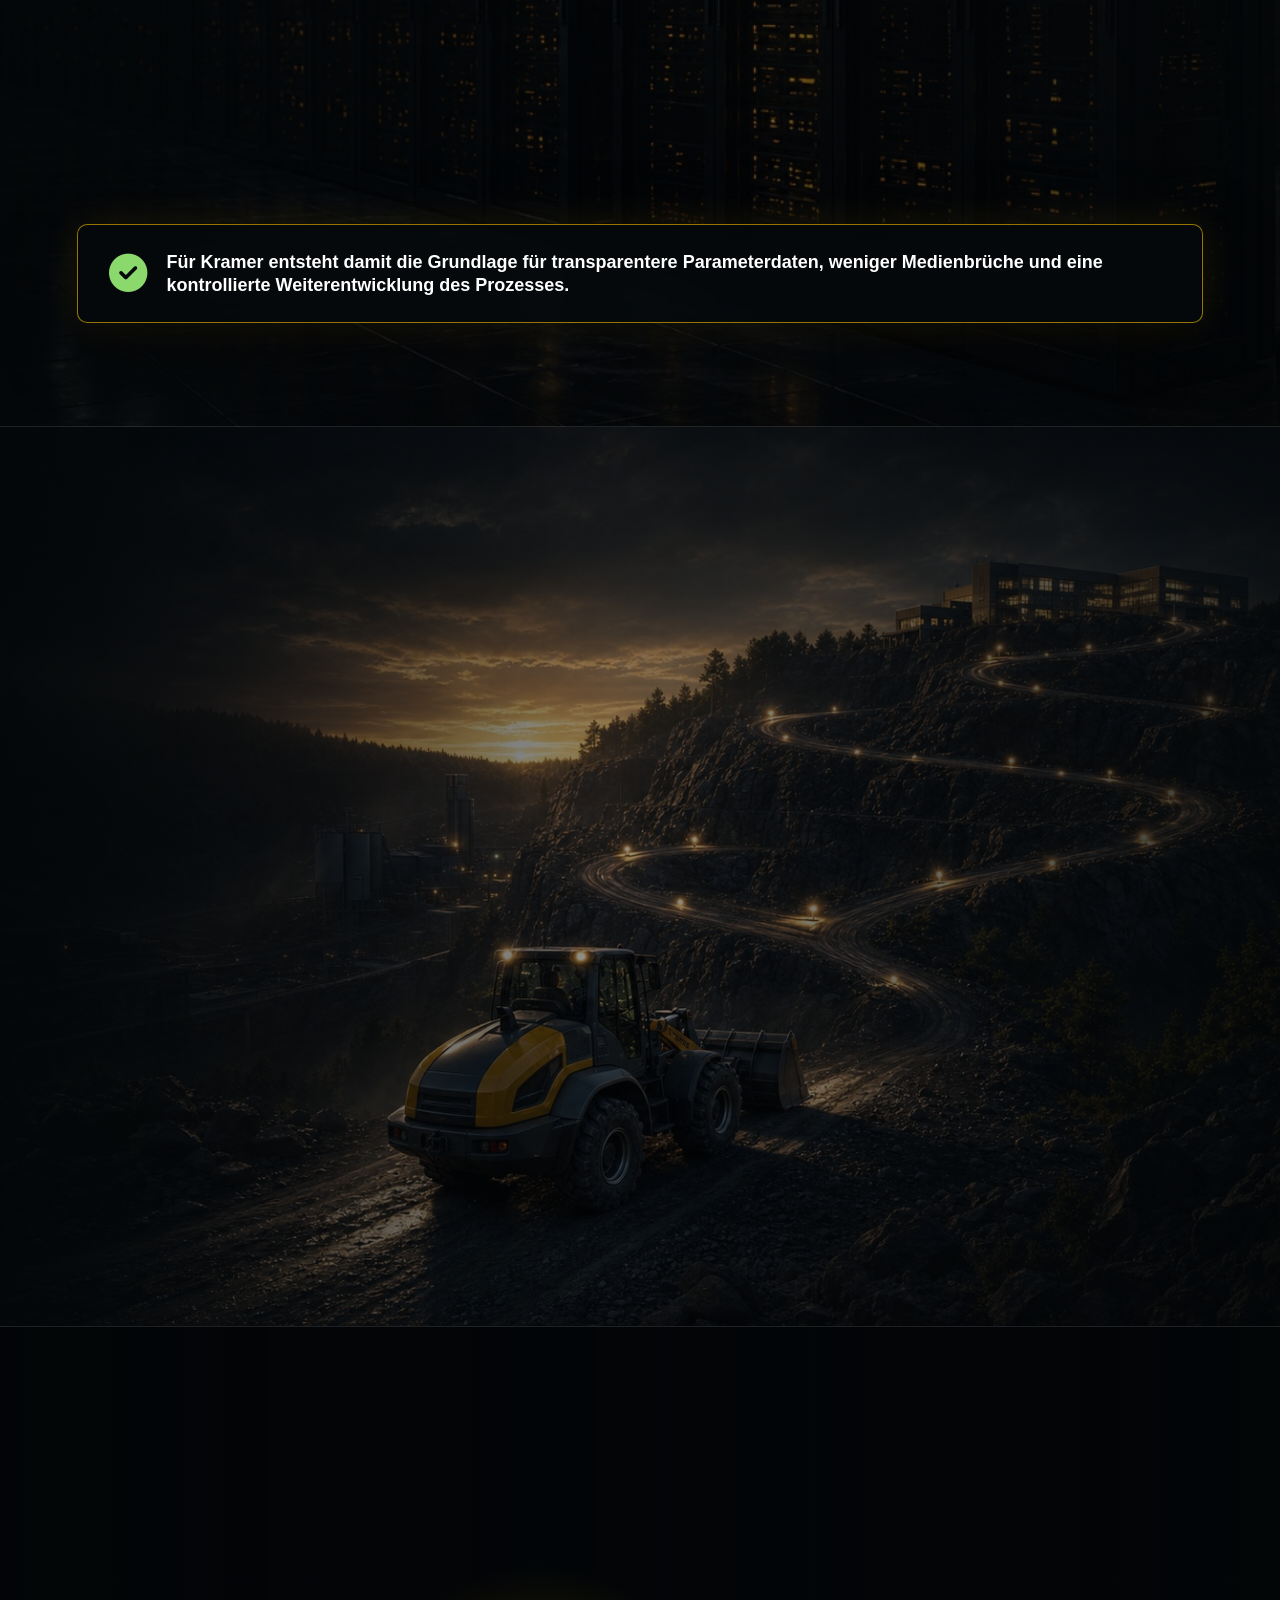
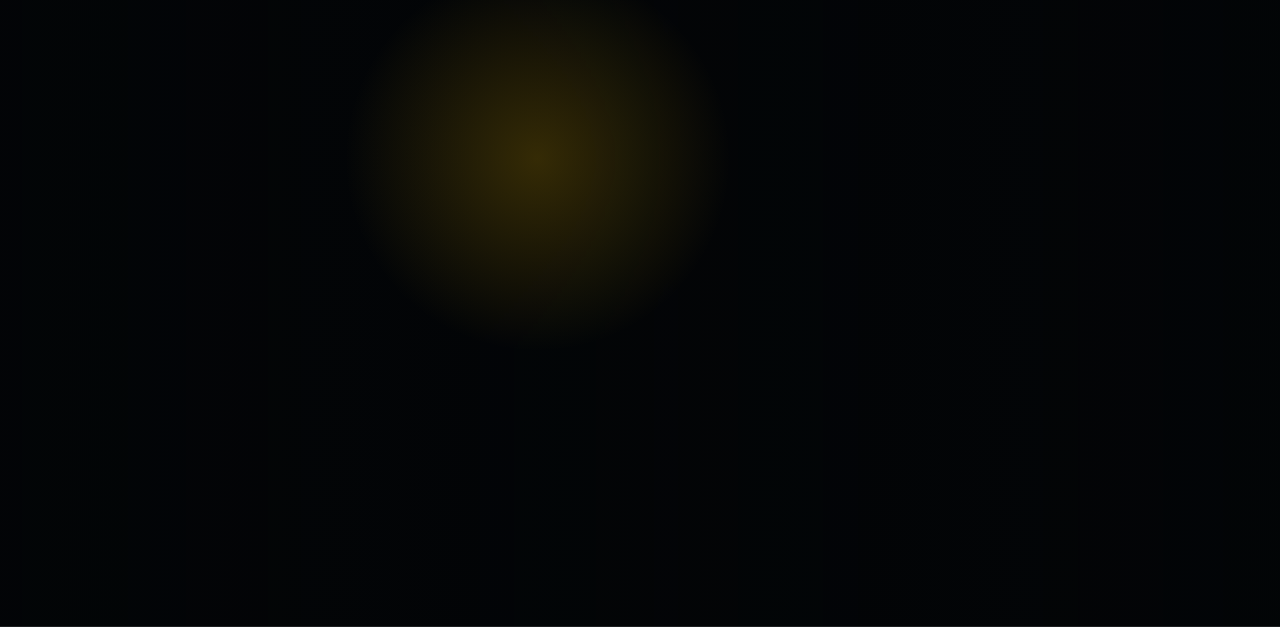
==== commit 903f39bd: "Make method return links robust" ====
--- a/index.html
+++ b/index.html
@@ -904,6 +904,6 @@
     <script src="js/vendor/ScrollTrigger.min.js"></script>
     <script src="js/roadmap.js?v=vcdm-variant-usecase-01"></script>
     <script src="js/animations.js?v=entscheidung-details-01"></script>
-    <script src="js/main.js?v=method-return-targets-01"></script>
+    <script src="js/main.js?v=method-return-targets-02"></script>
   </body>
 </html>
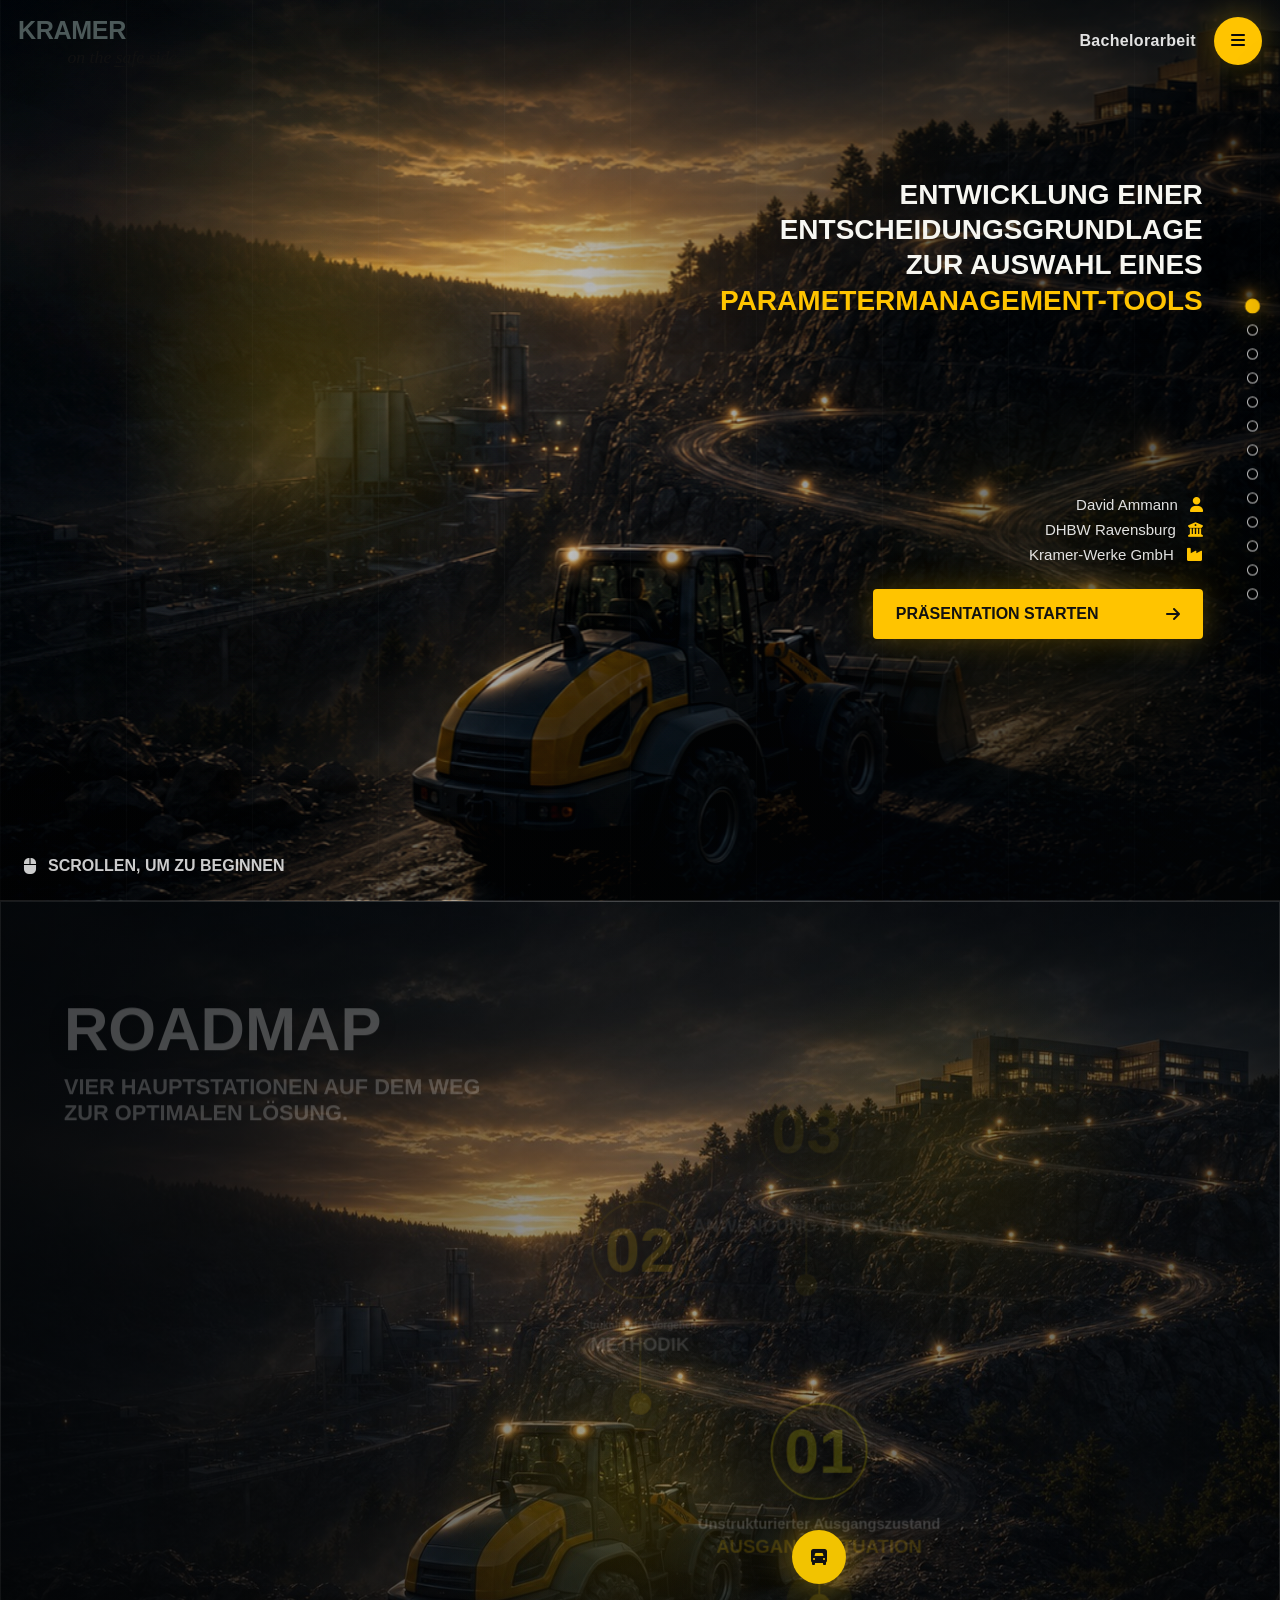
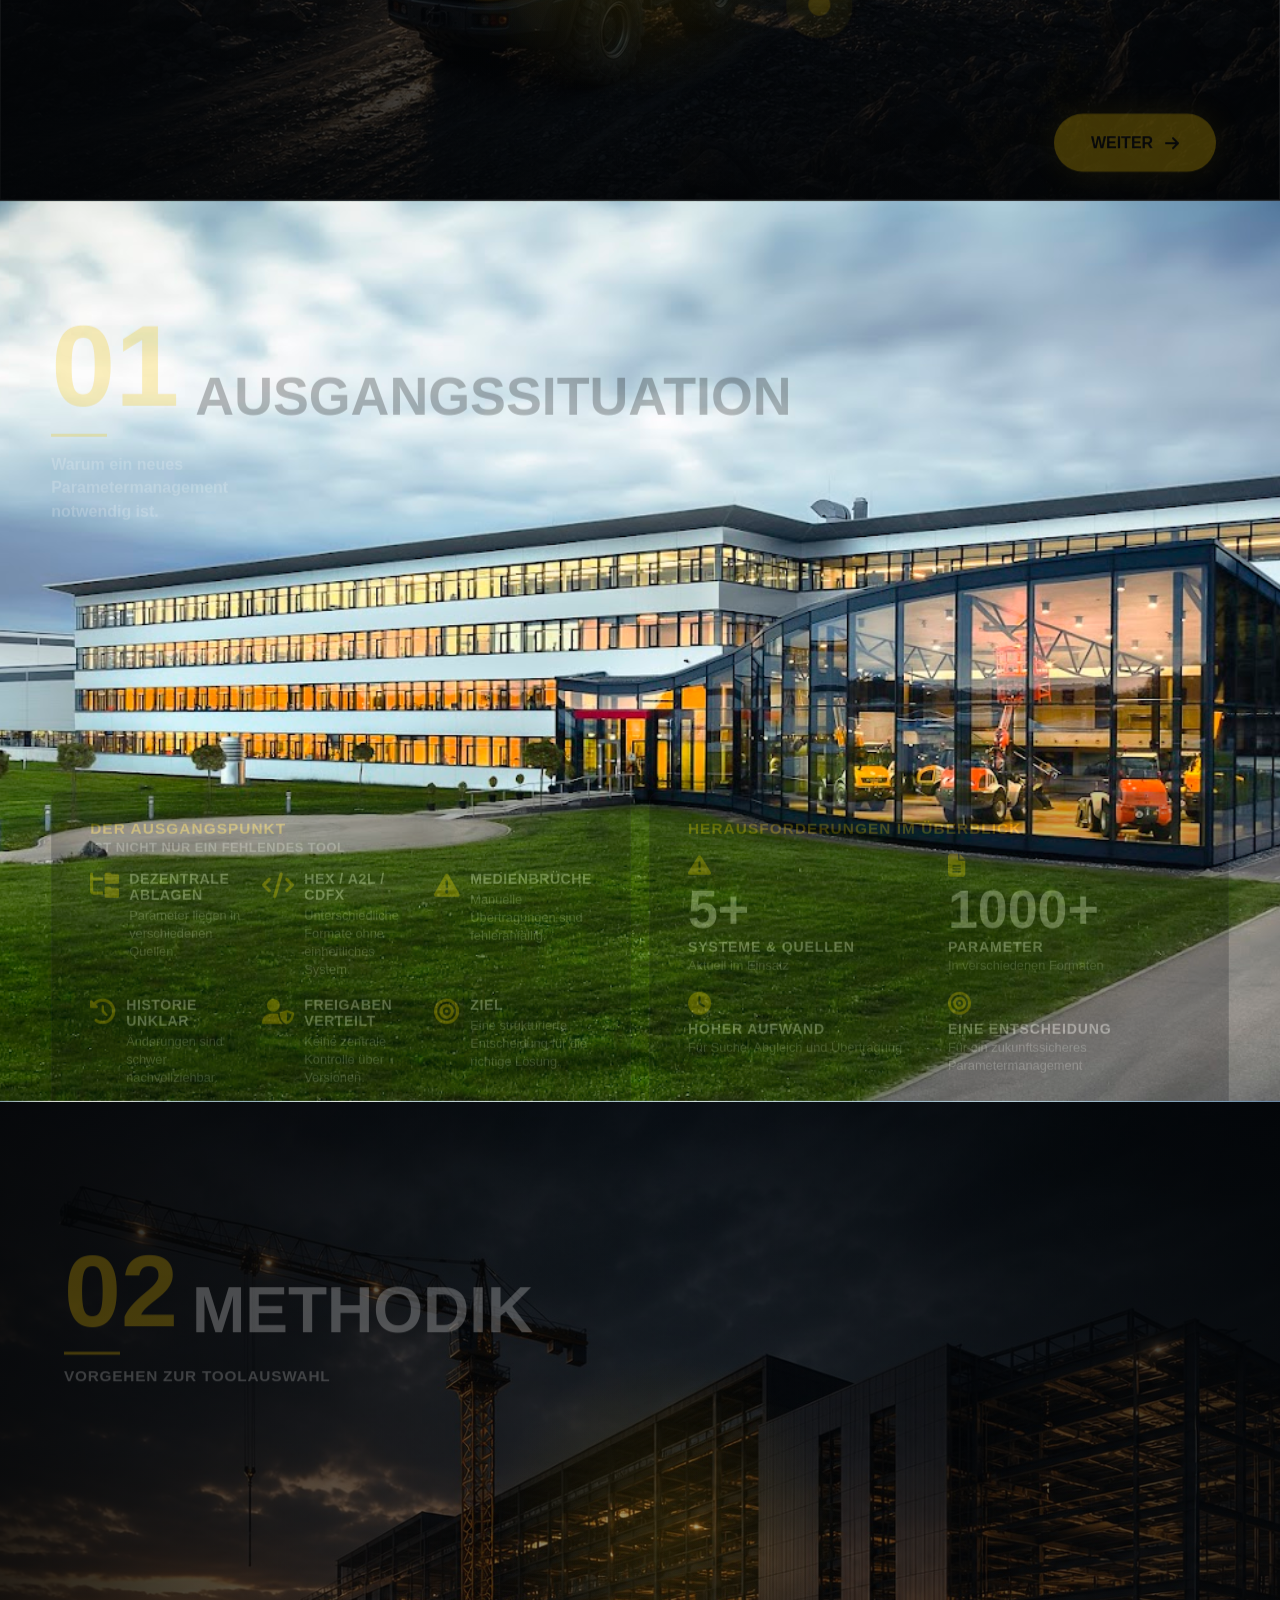
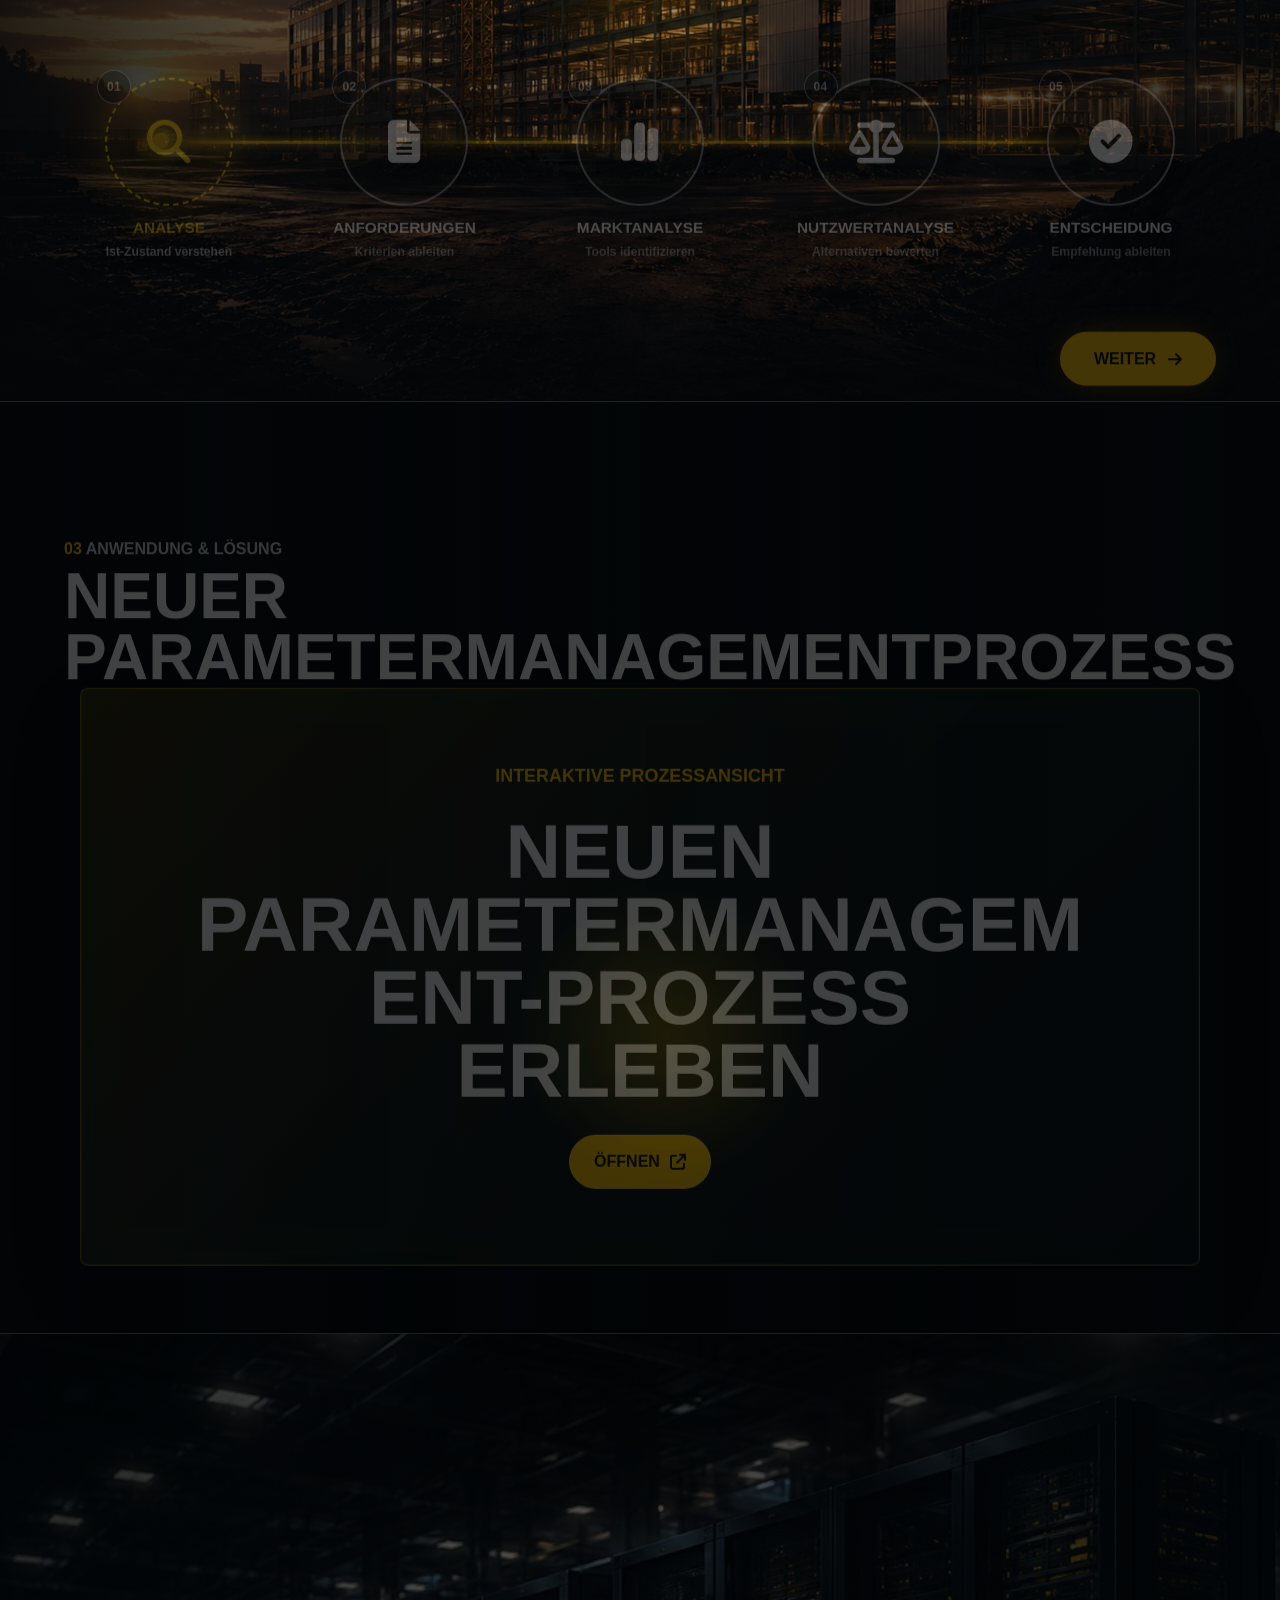
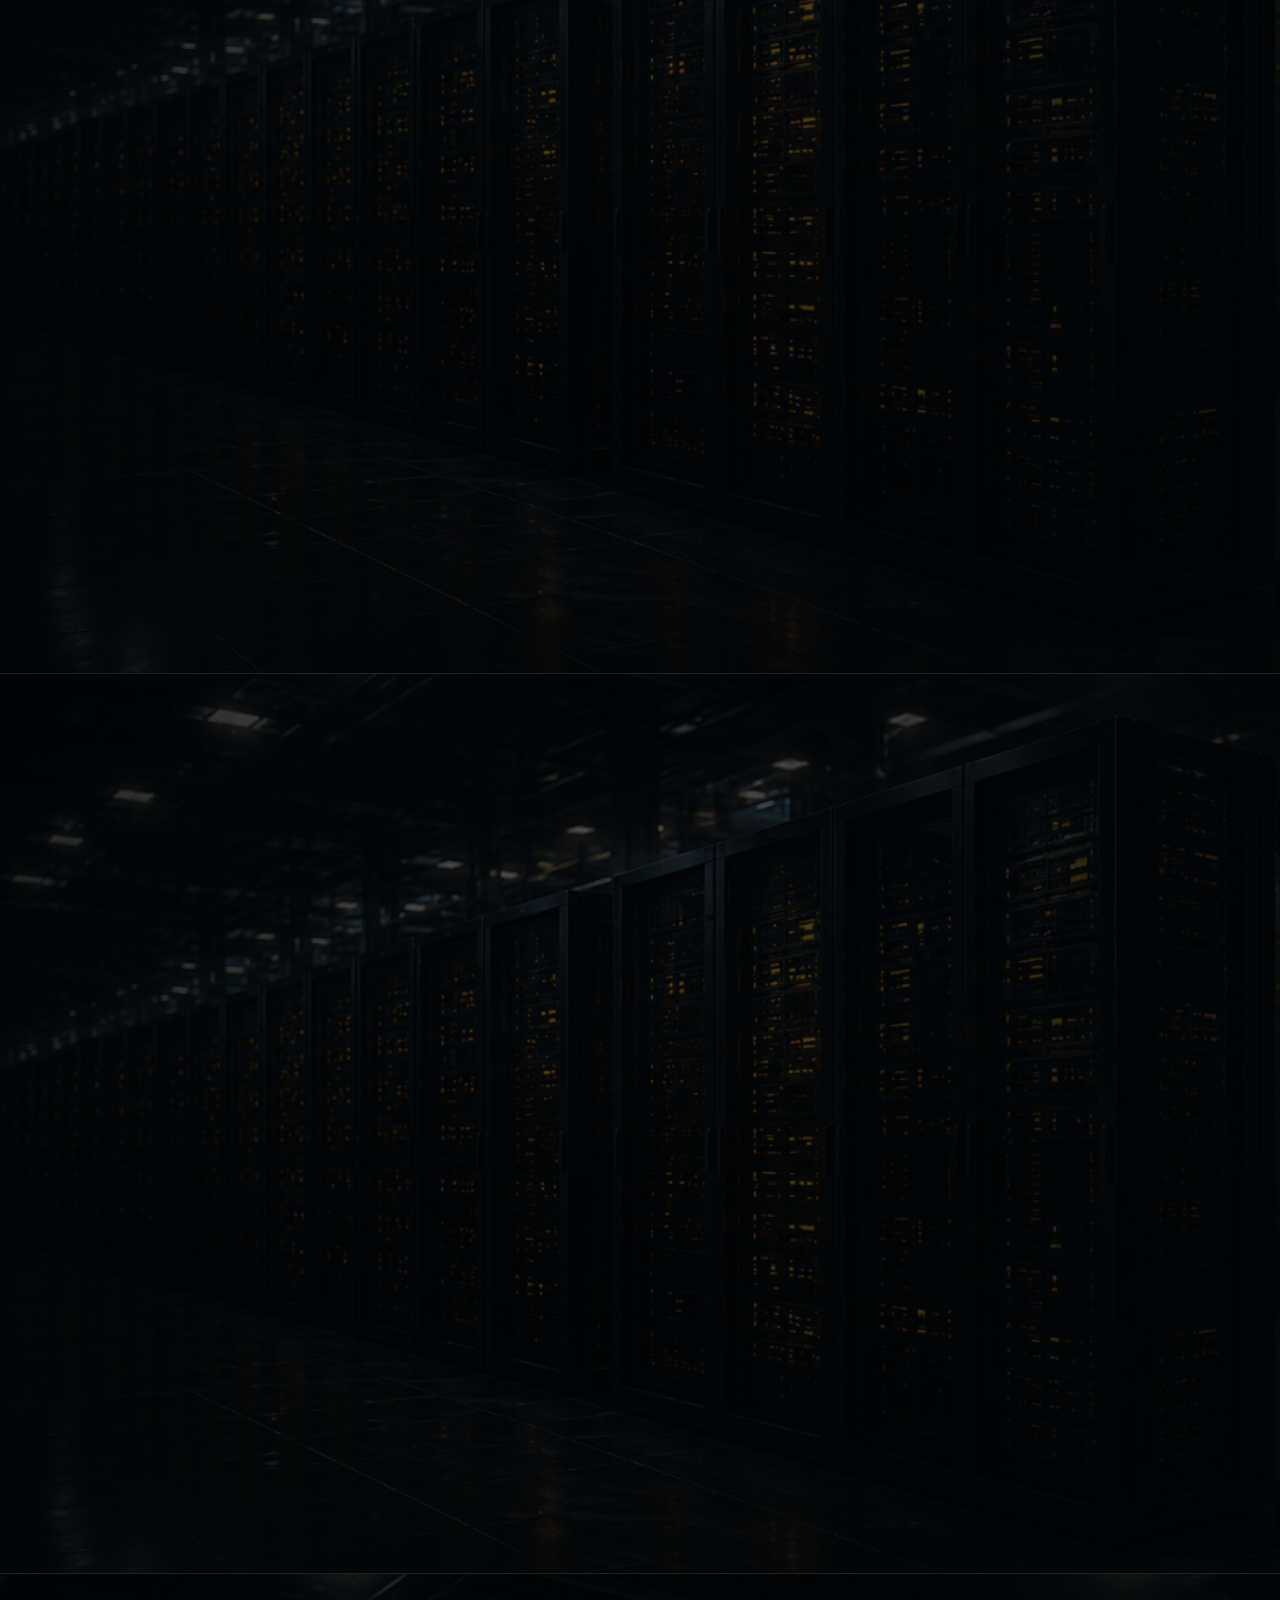
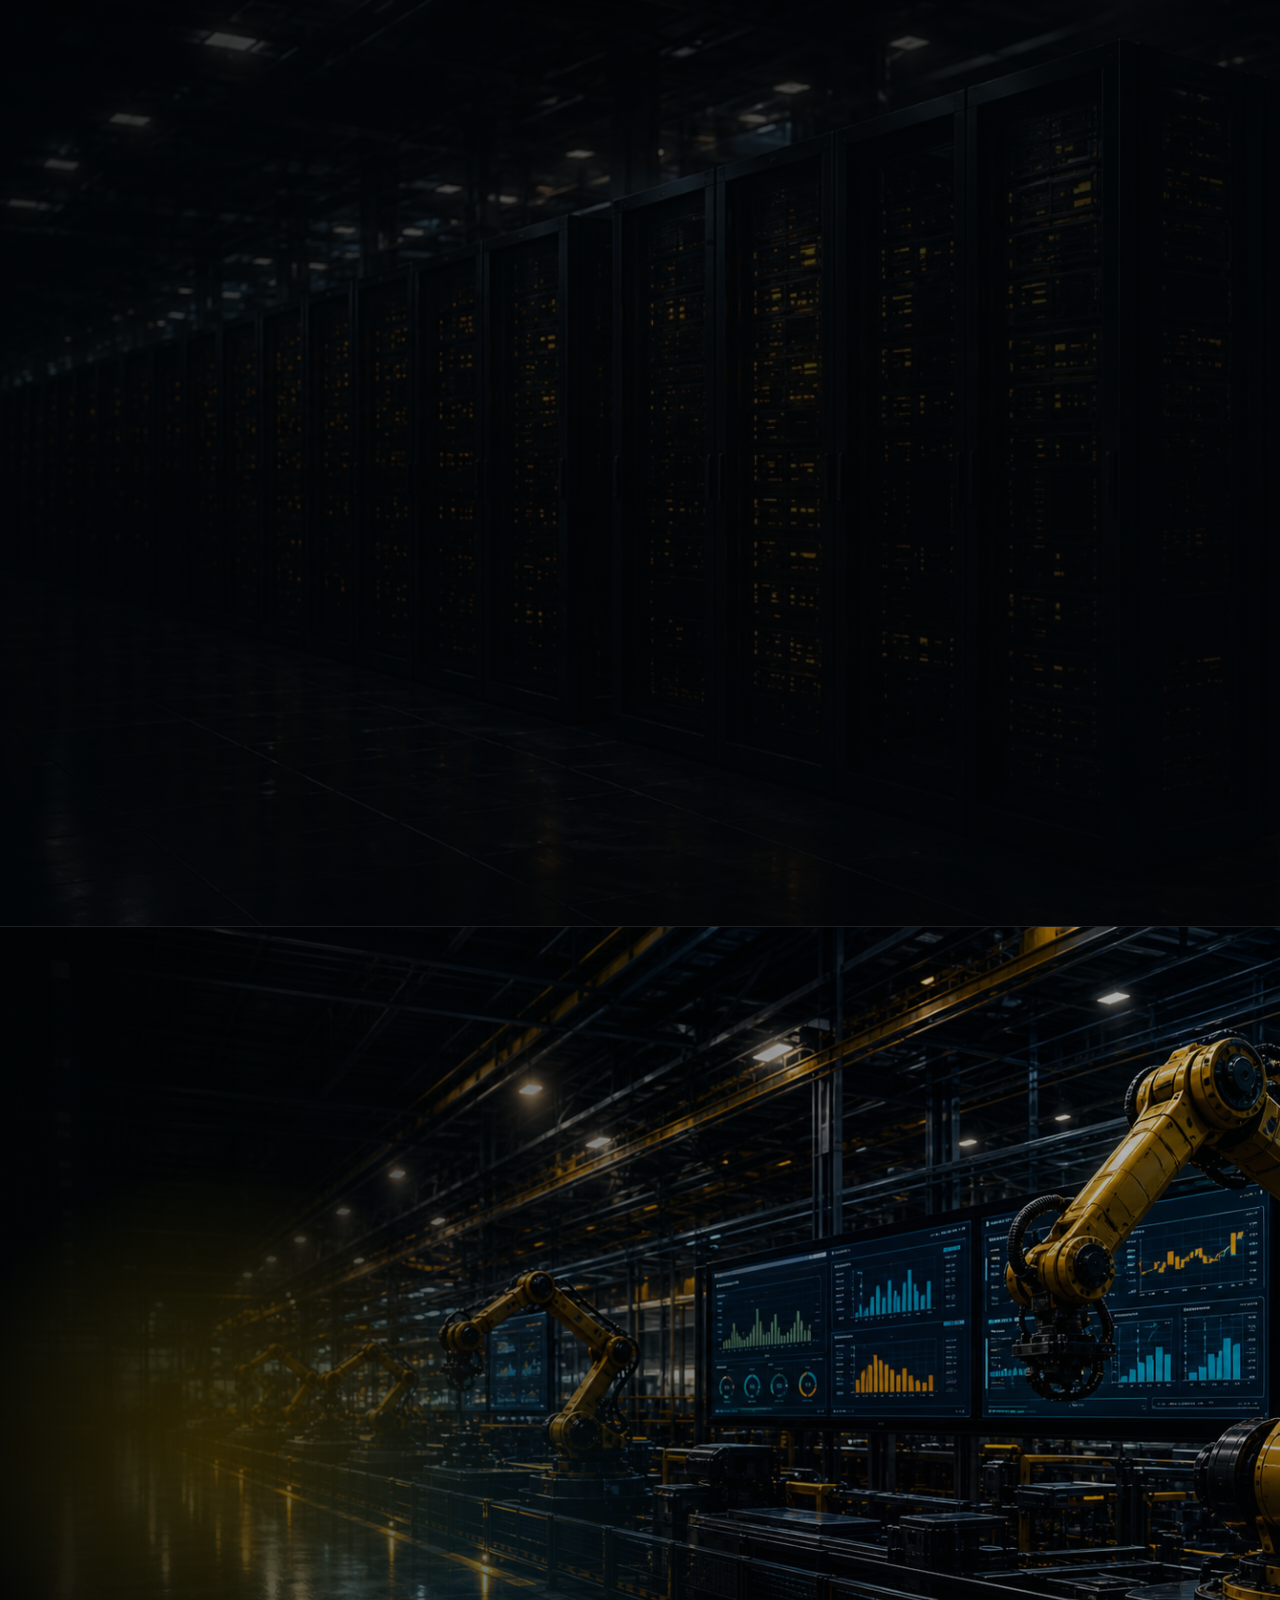
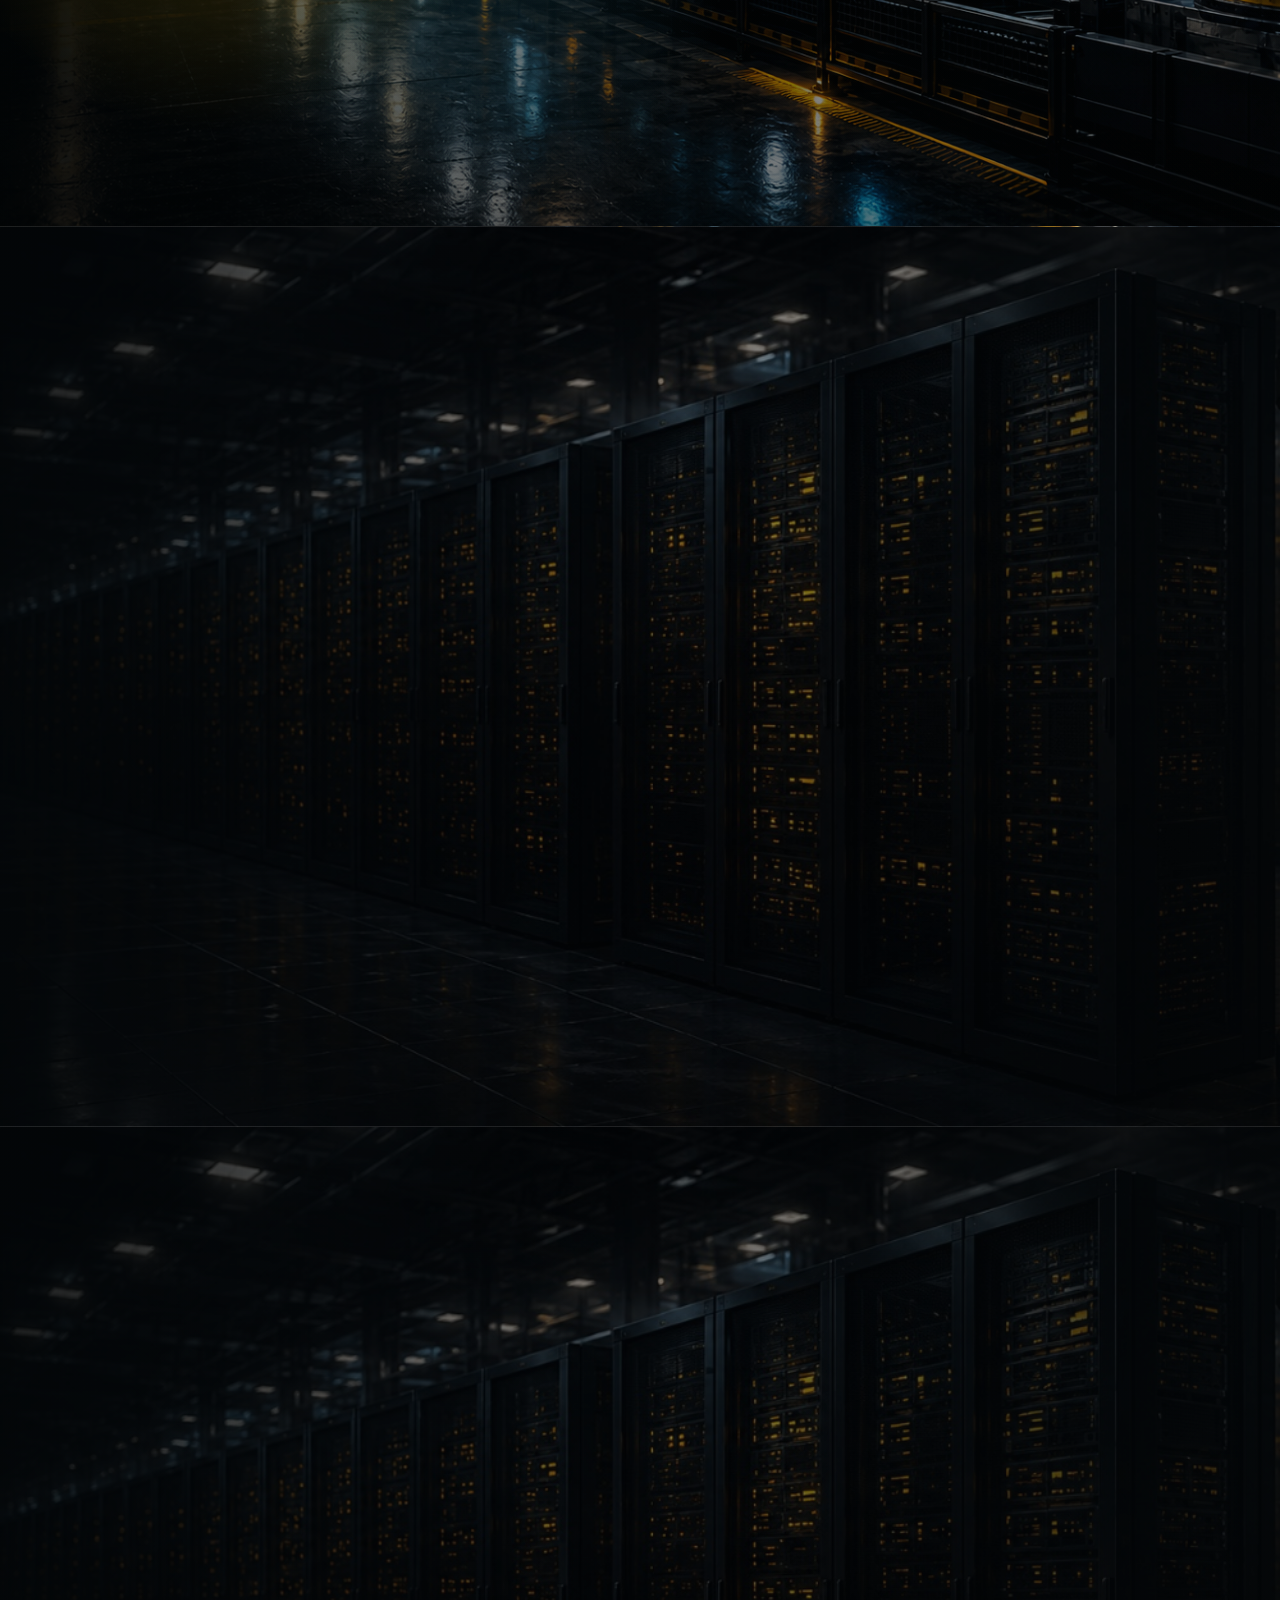
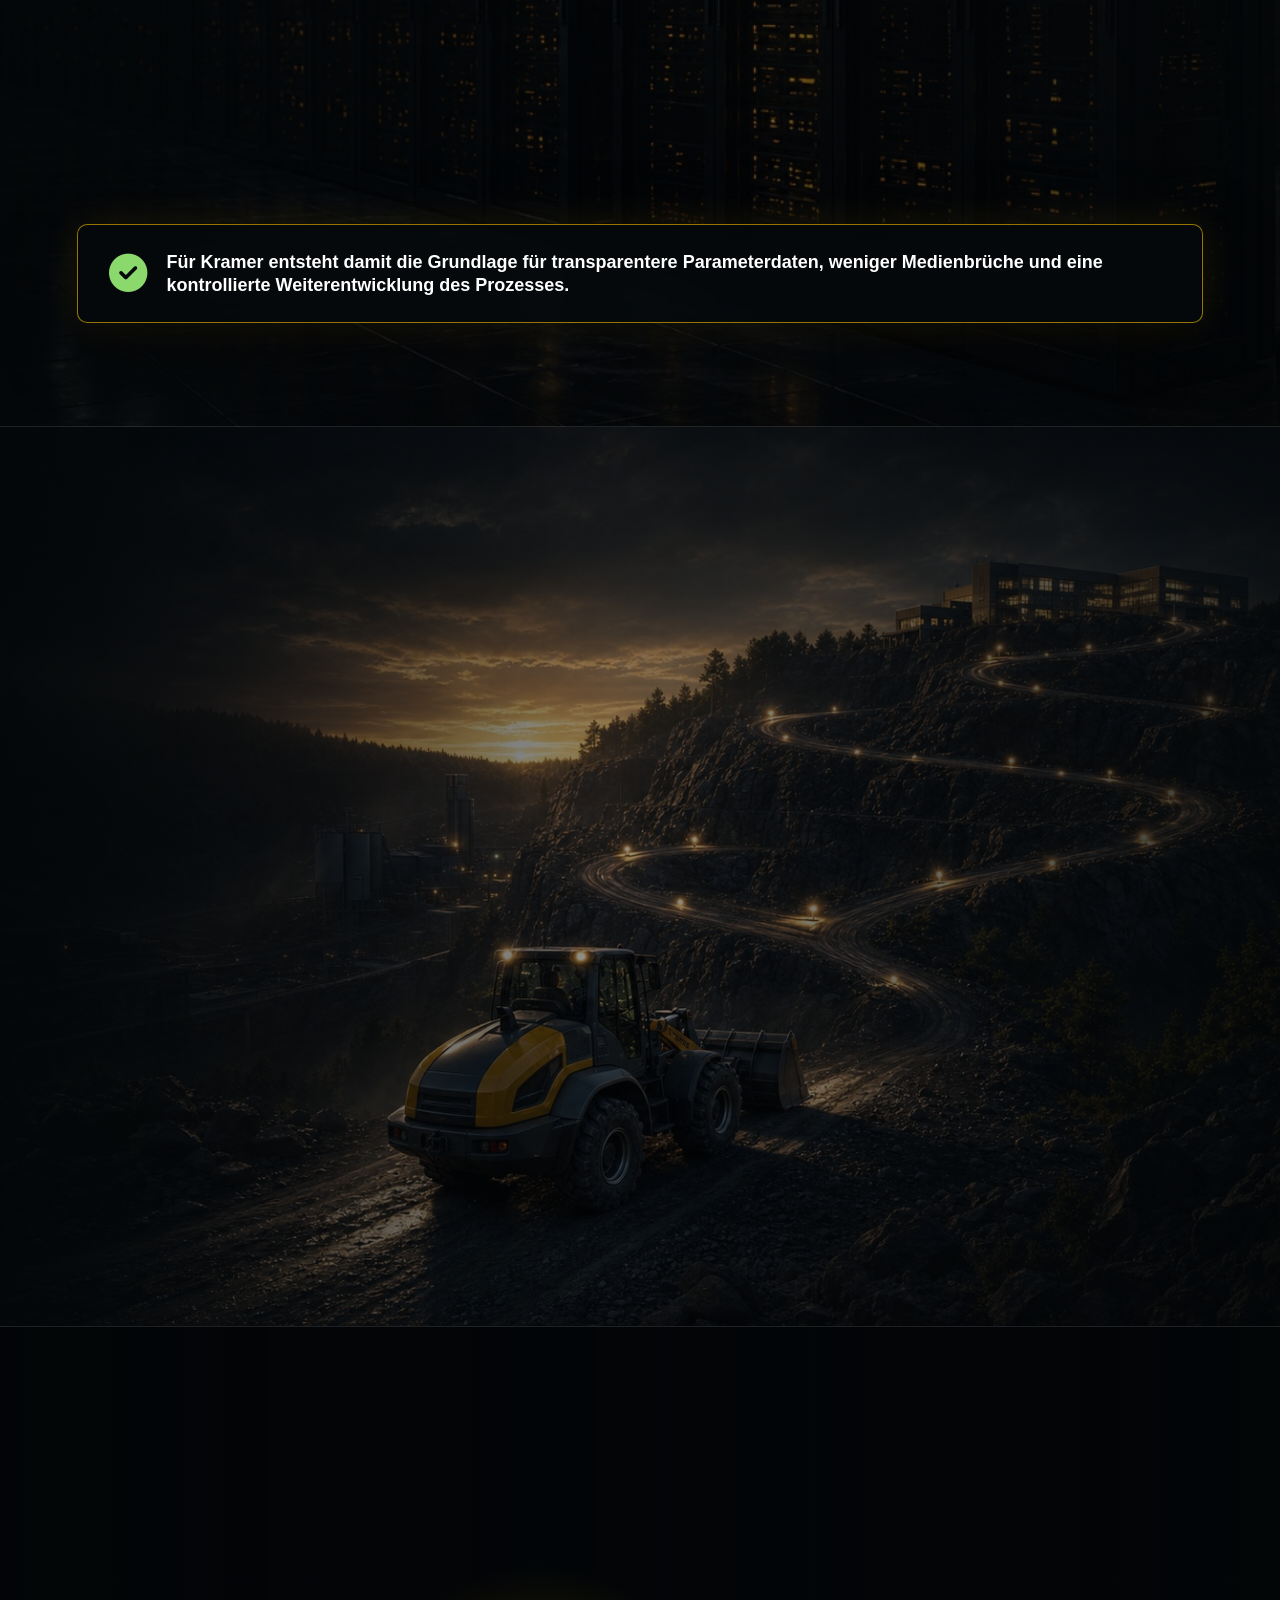
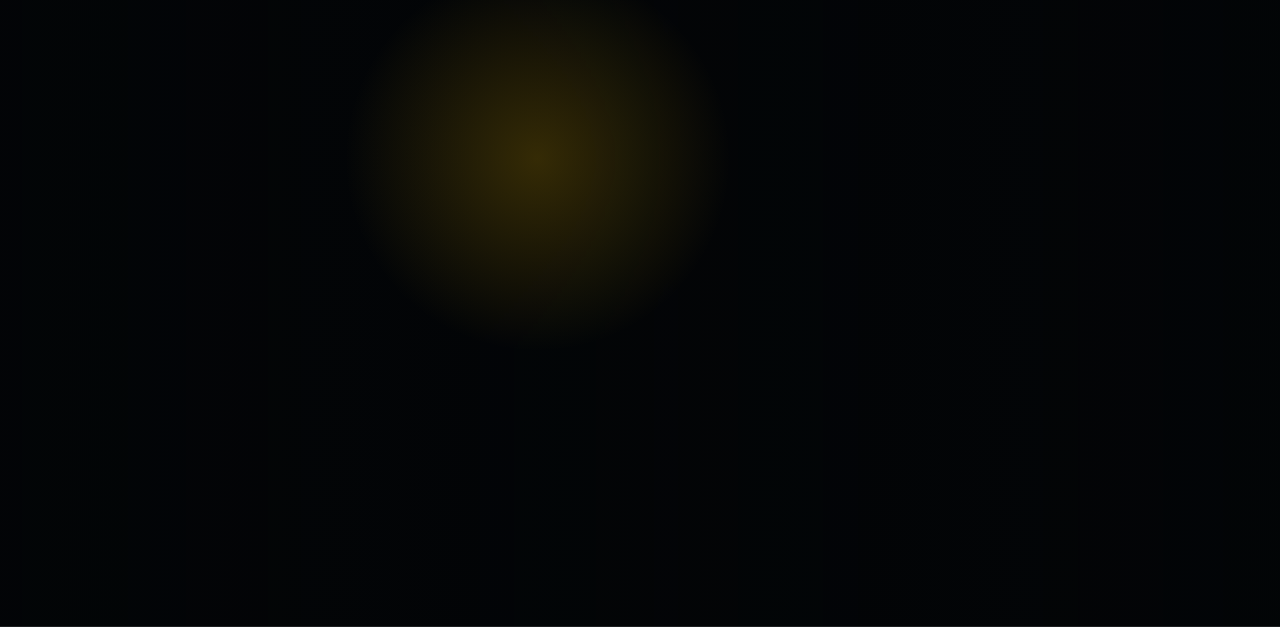
==== commit 66fc5a4a: "Stabilize method slide restore" ====
--- a/index.html
+++ b/index.html
@@ -904,6 +904,6 @@
     <script src="js/vendor/ScrollTrigger.min.js"></script>
     <script src="js/roadmap.js?v=vcdm-variant-usecase-01"></script>
     <script src="js/animations.js?v=entscheidung-details-01"></script>
-    <script src="js/main.js?v=method-return-targets-02"></script>
+    <script src="js/main.js?v=method-return-targets-03"></script>
   </body>
 </html>
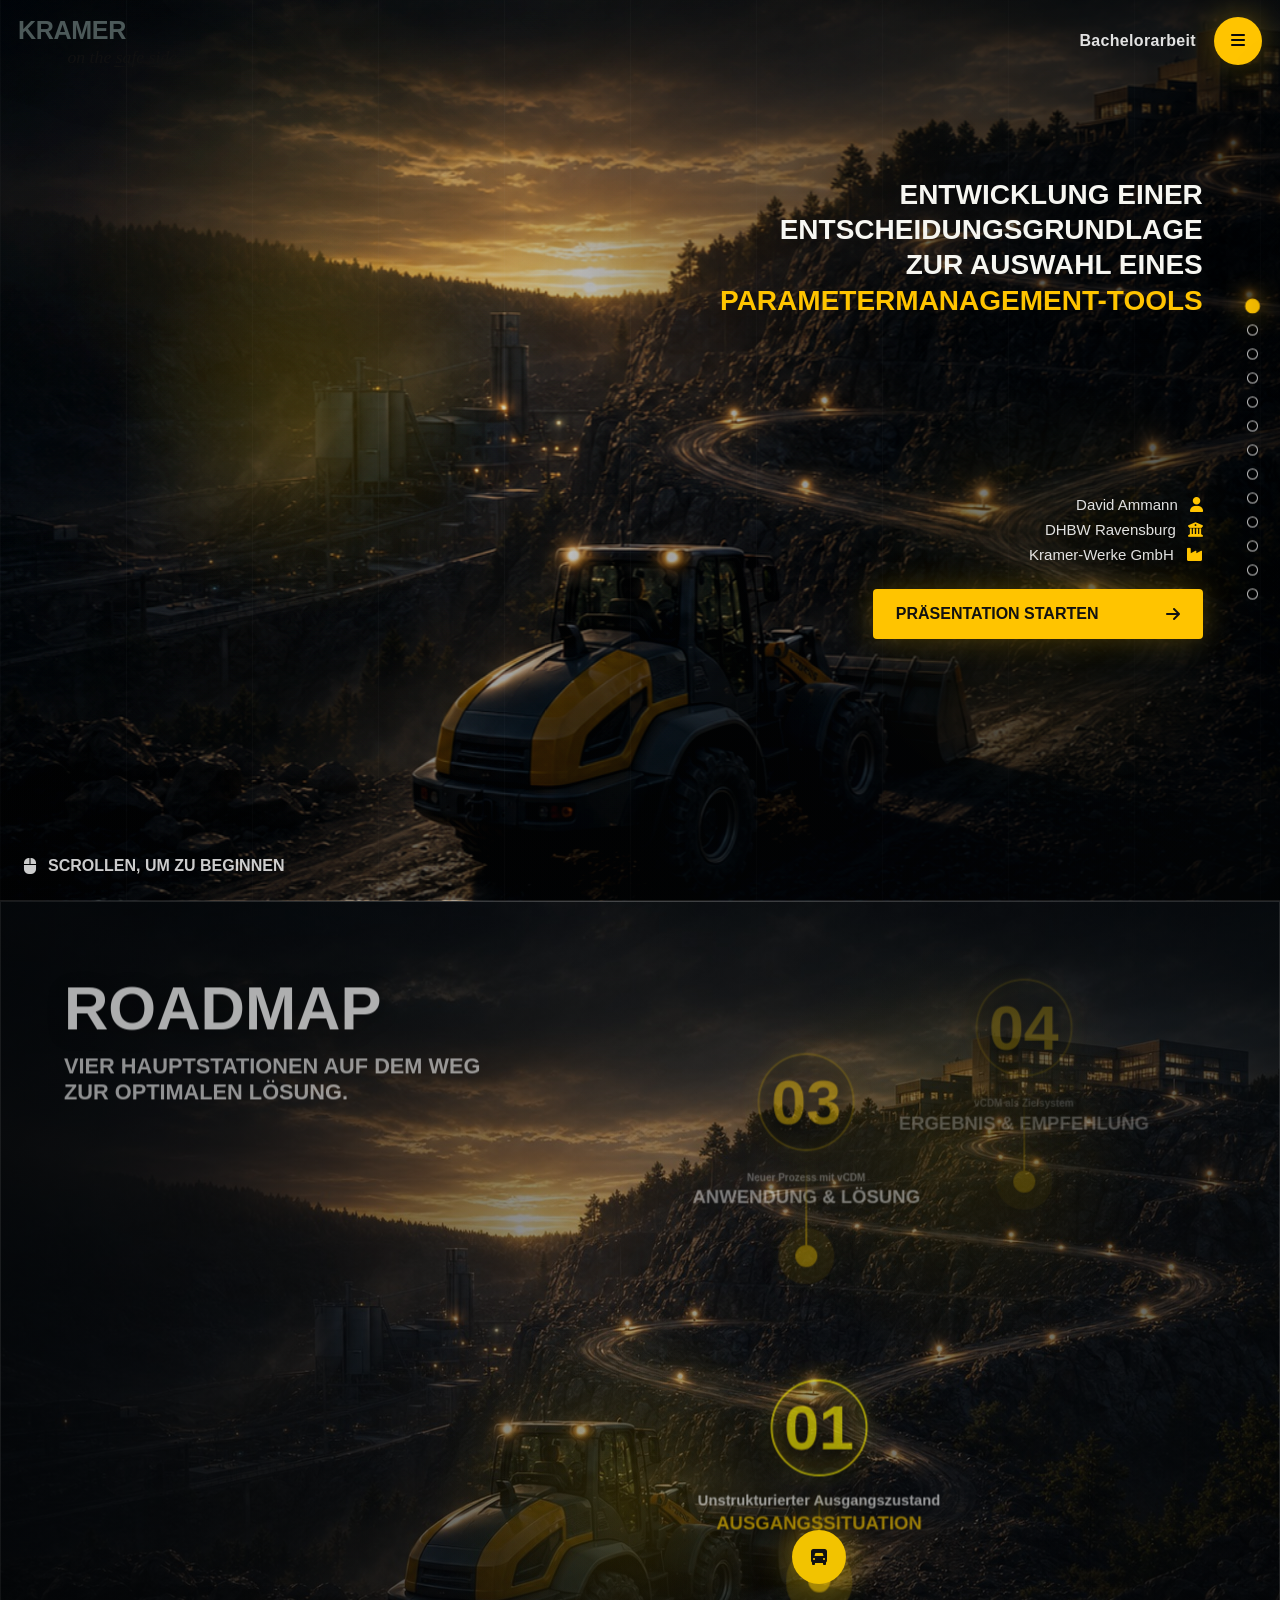
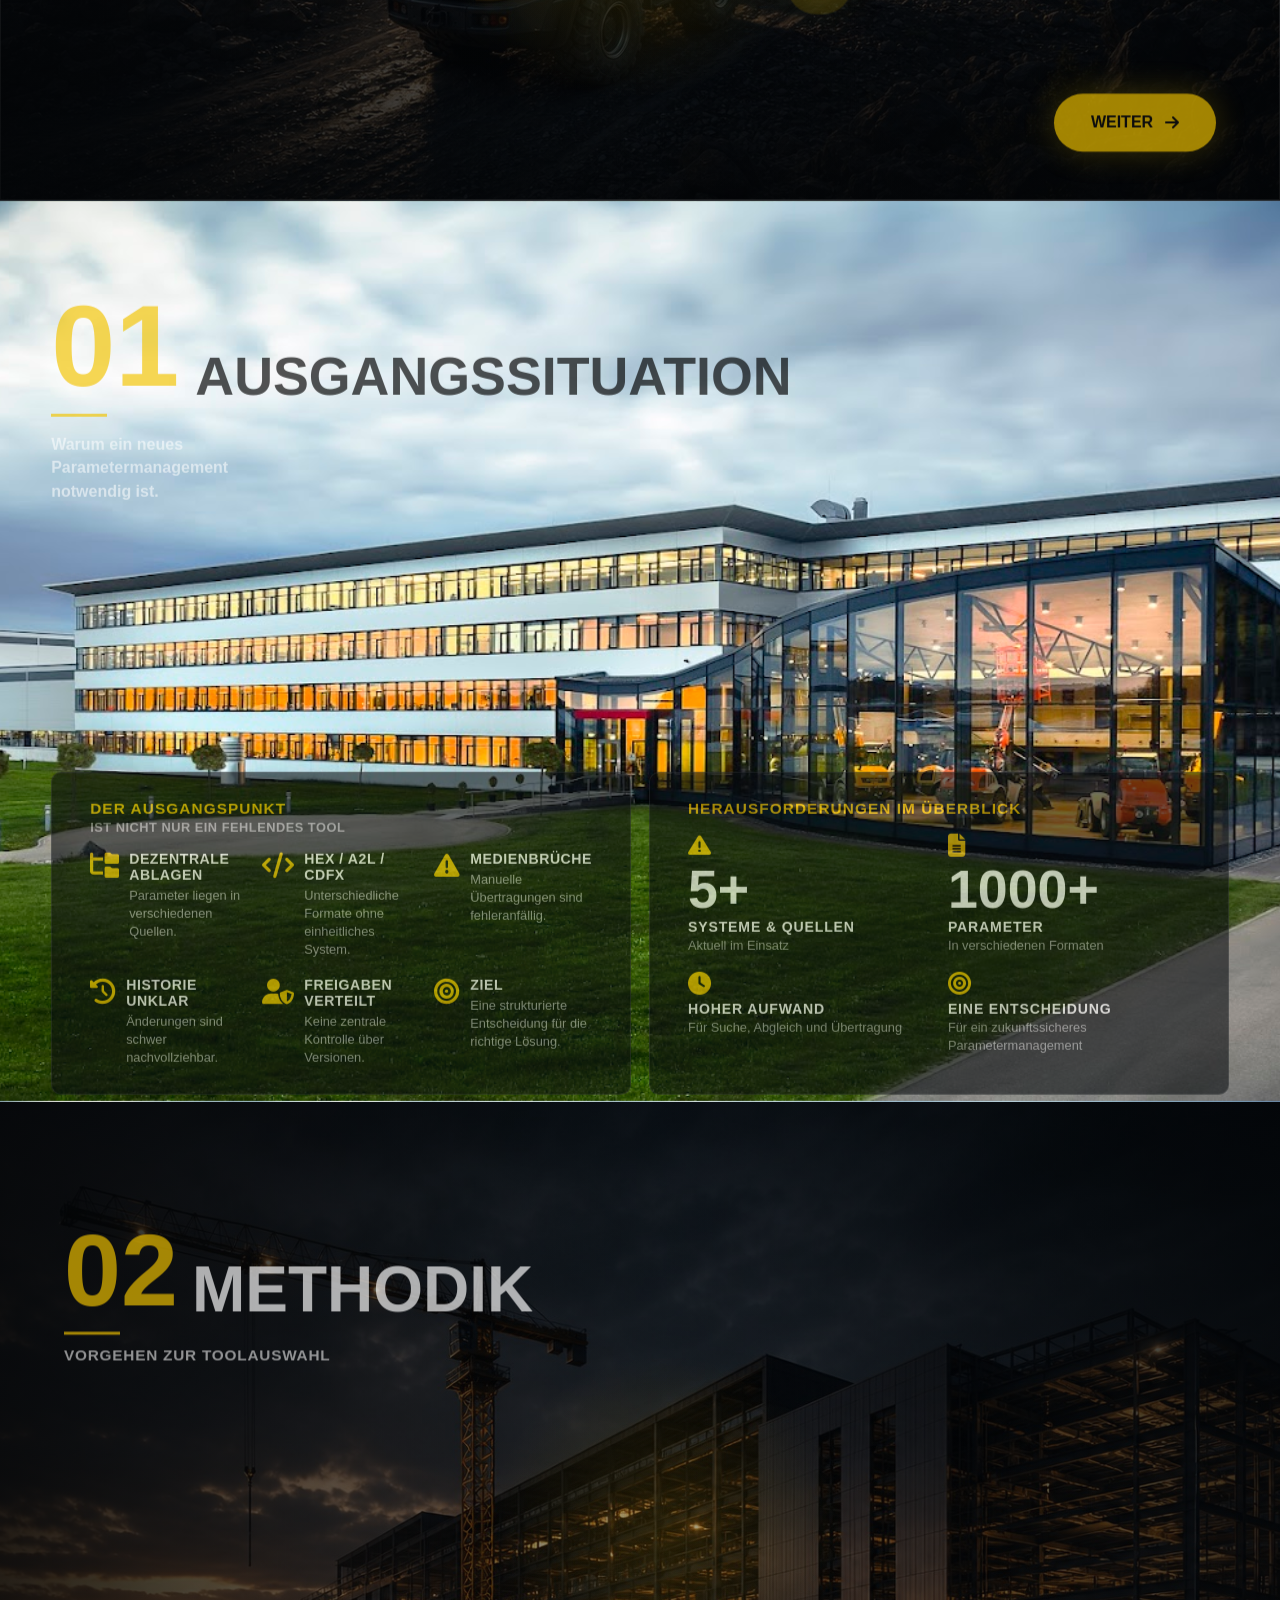
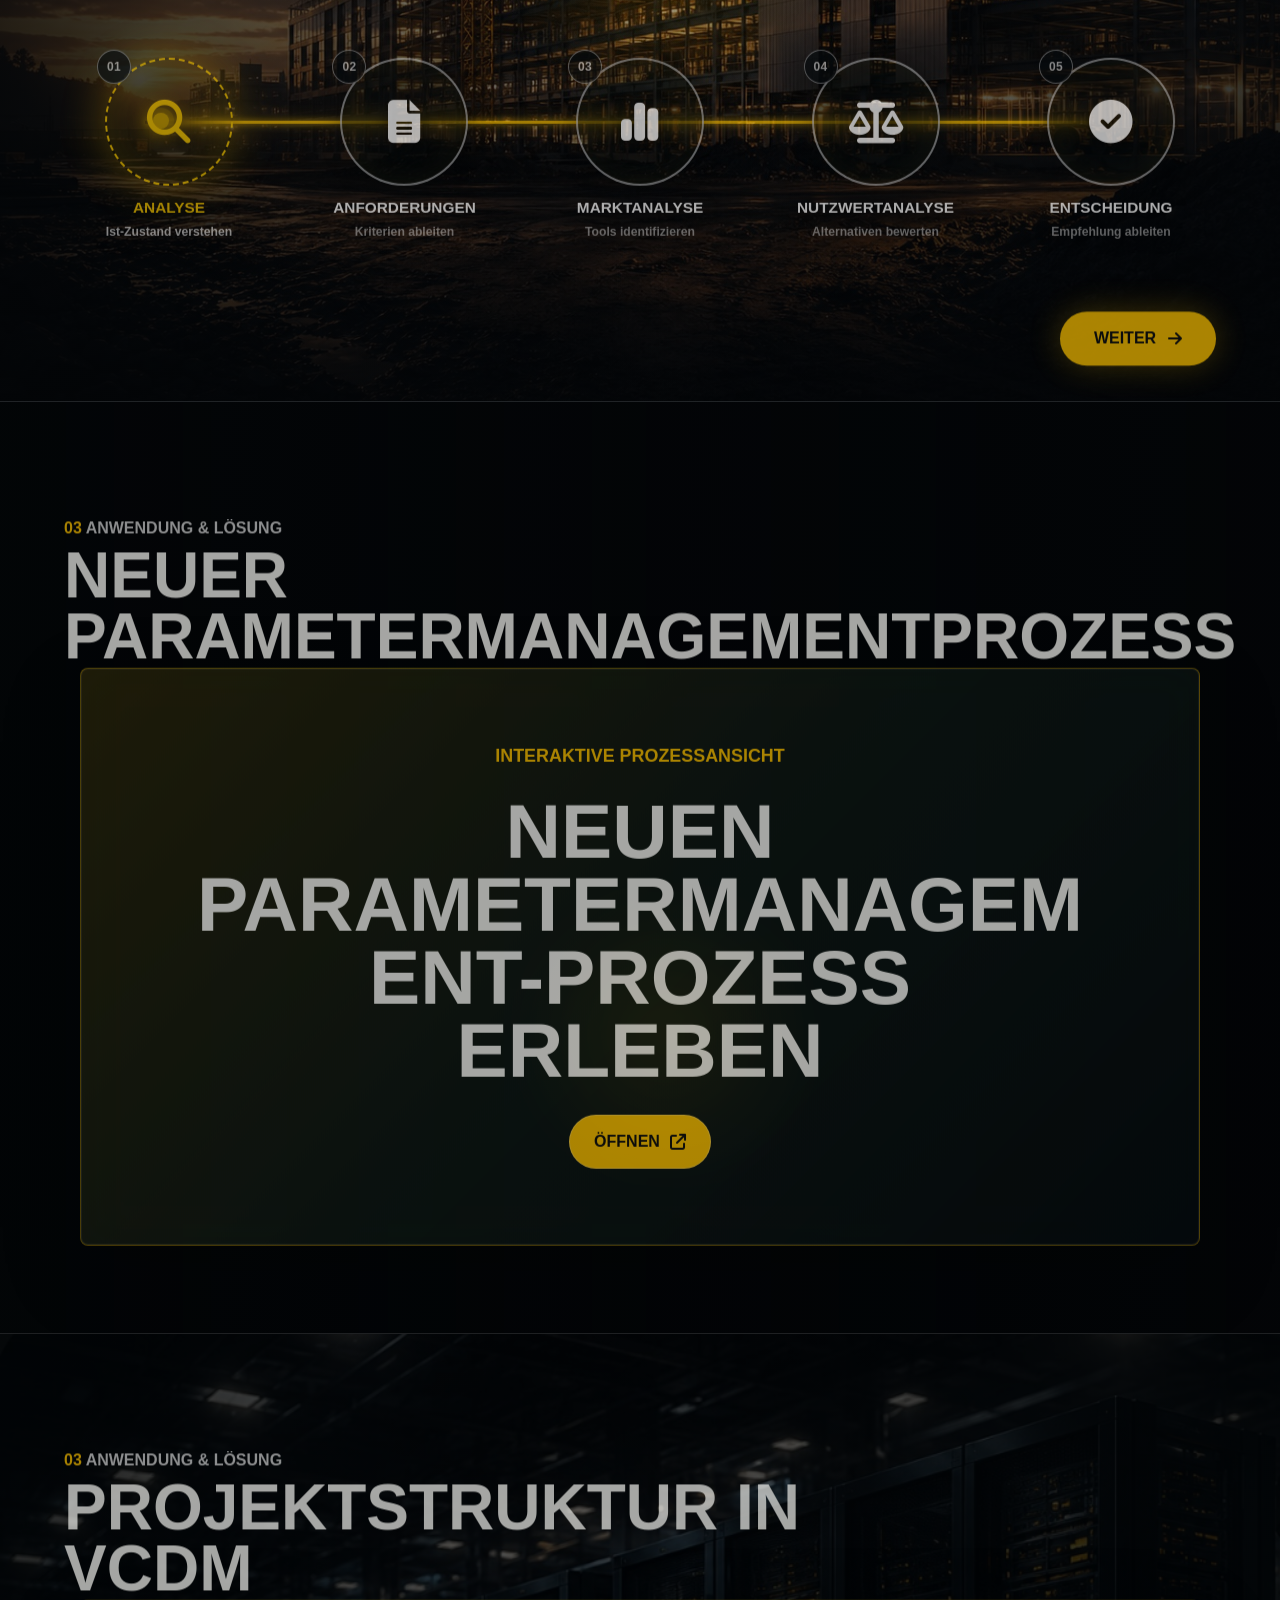
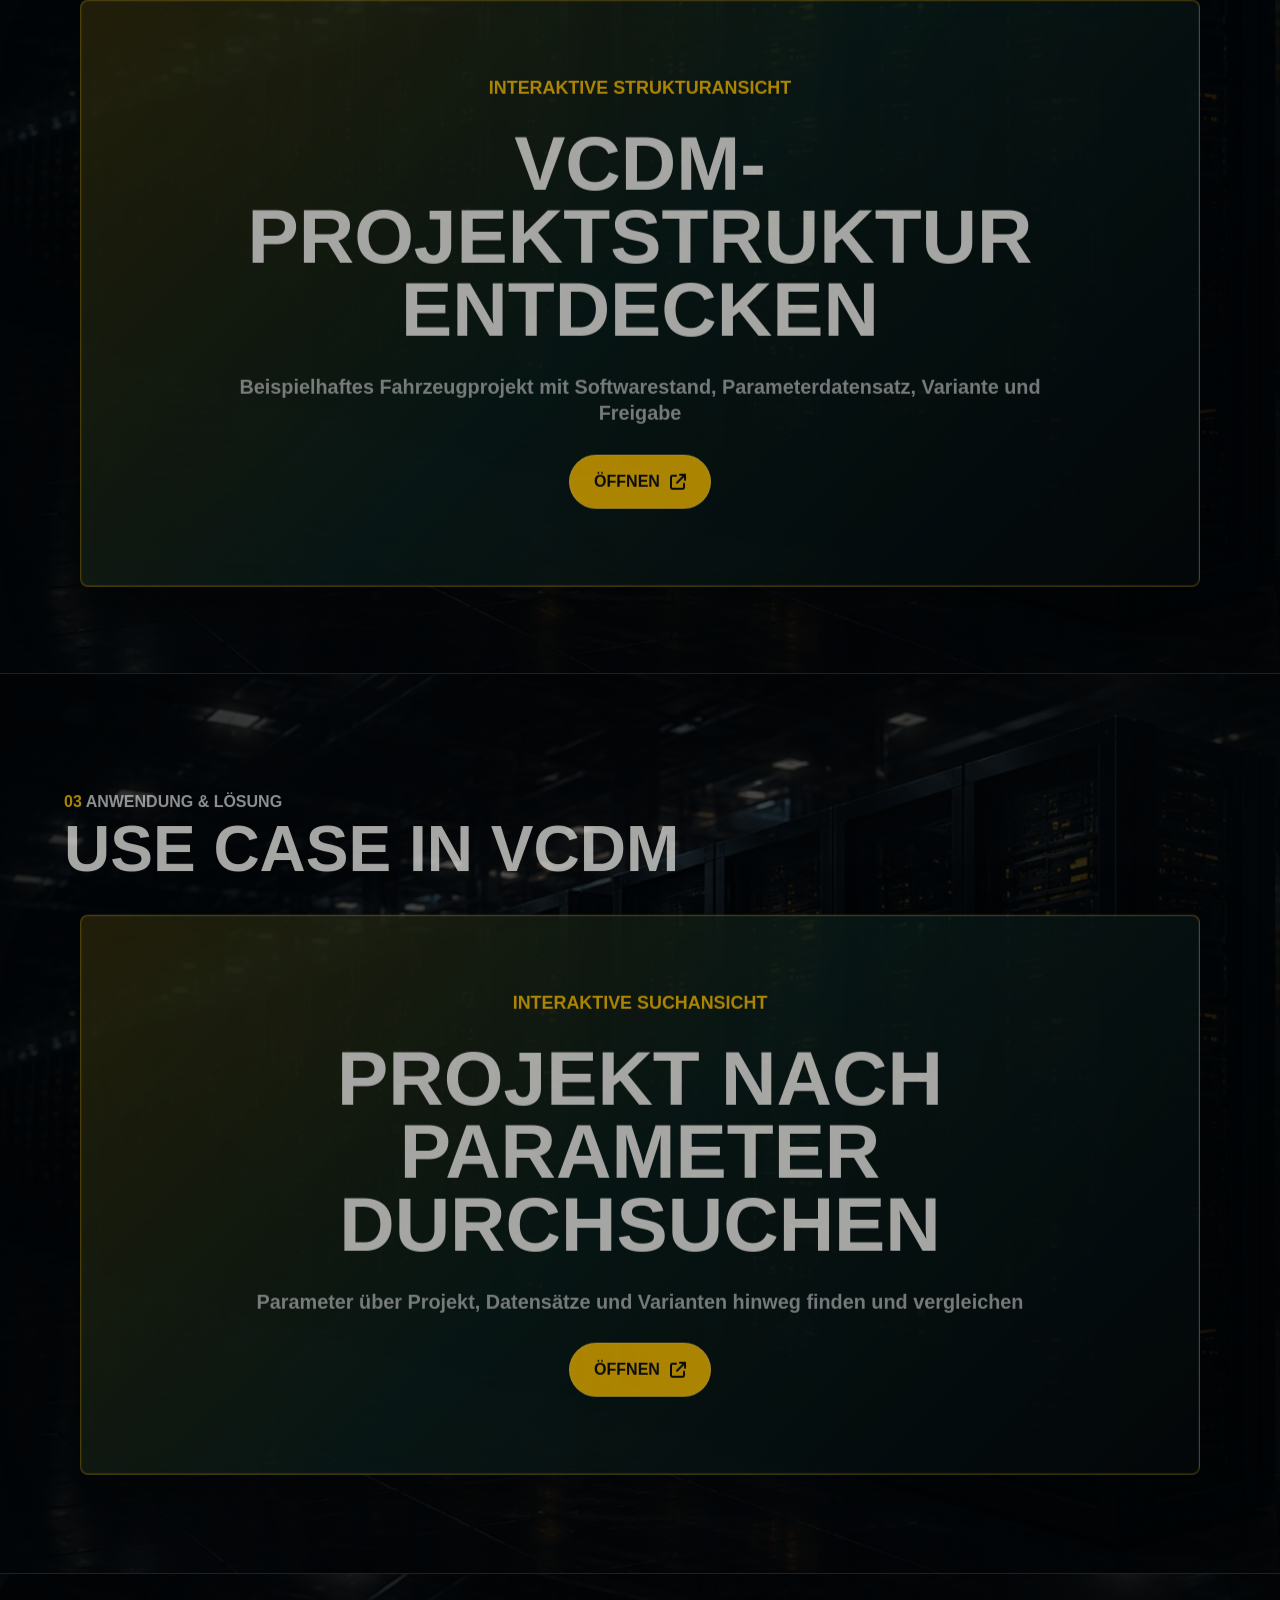
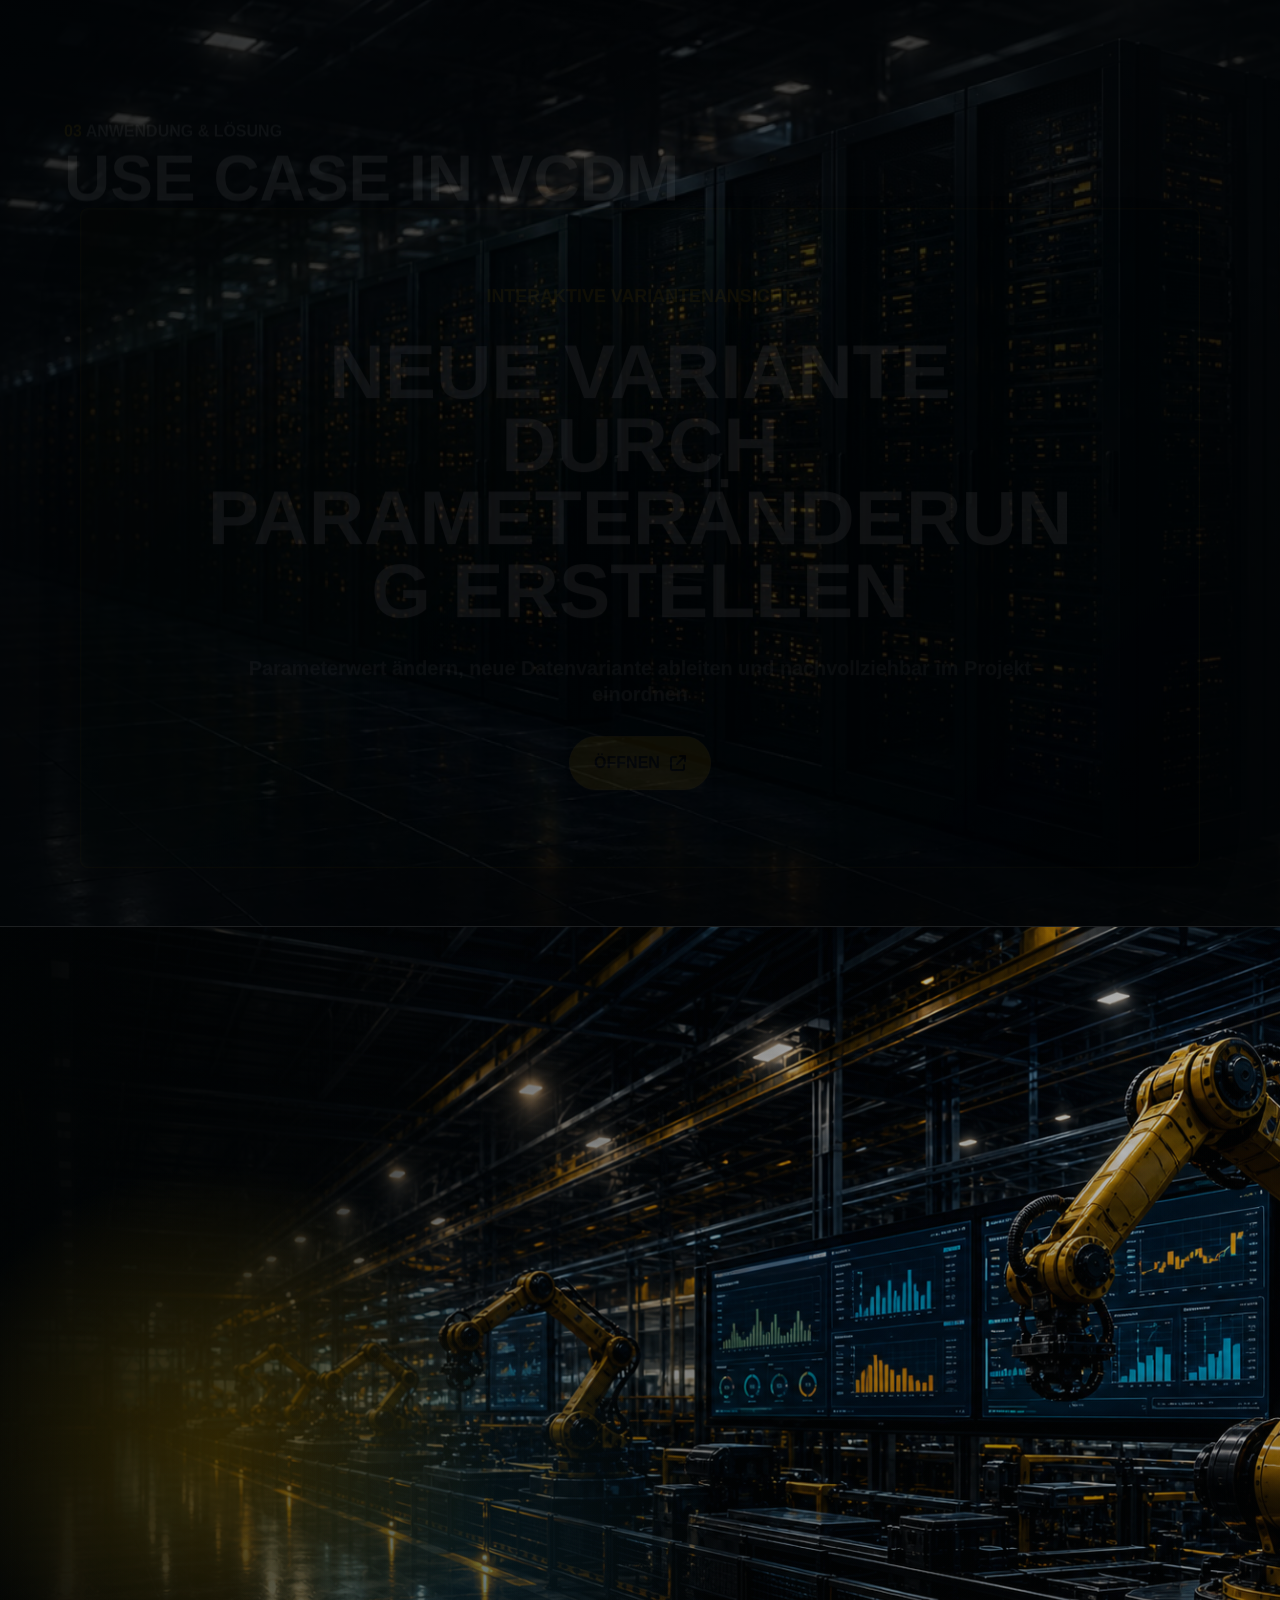
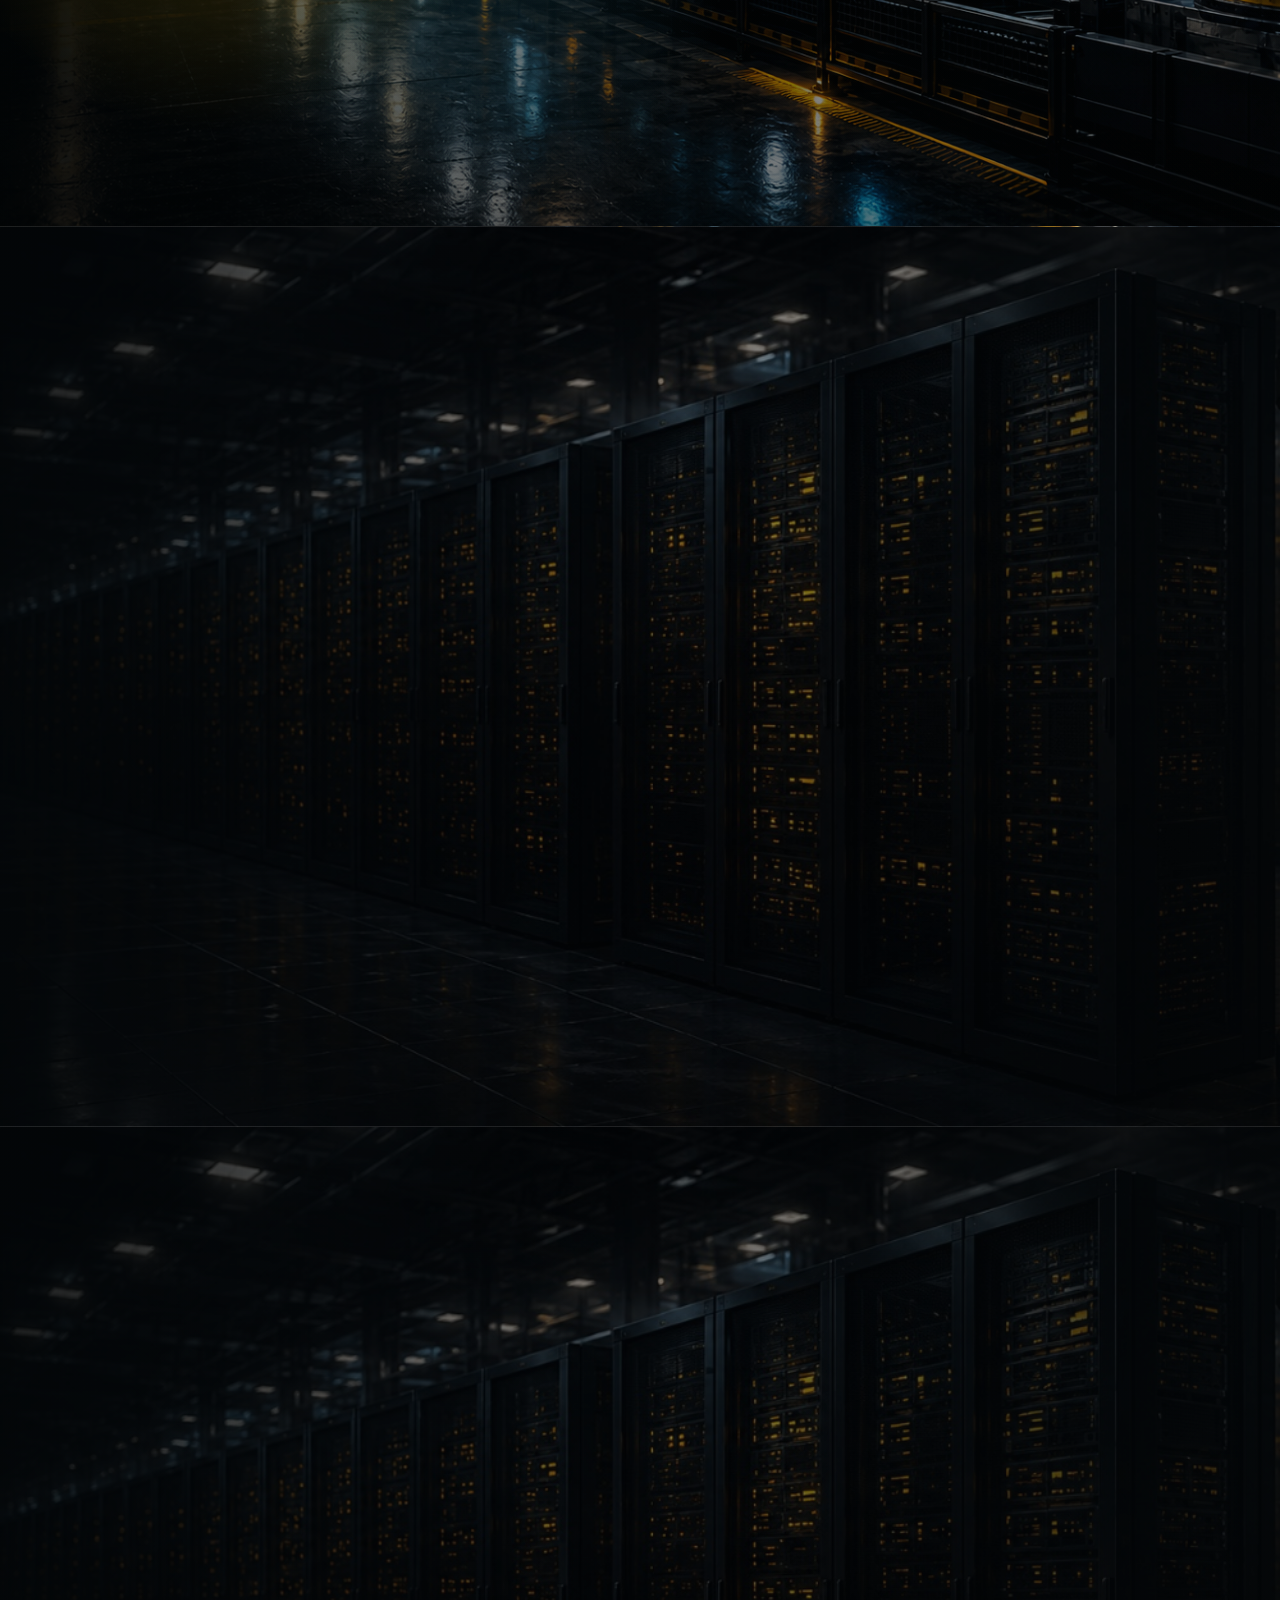
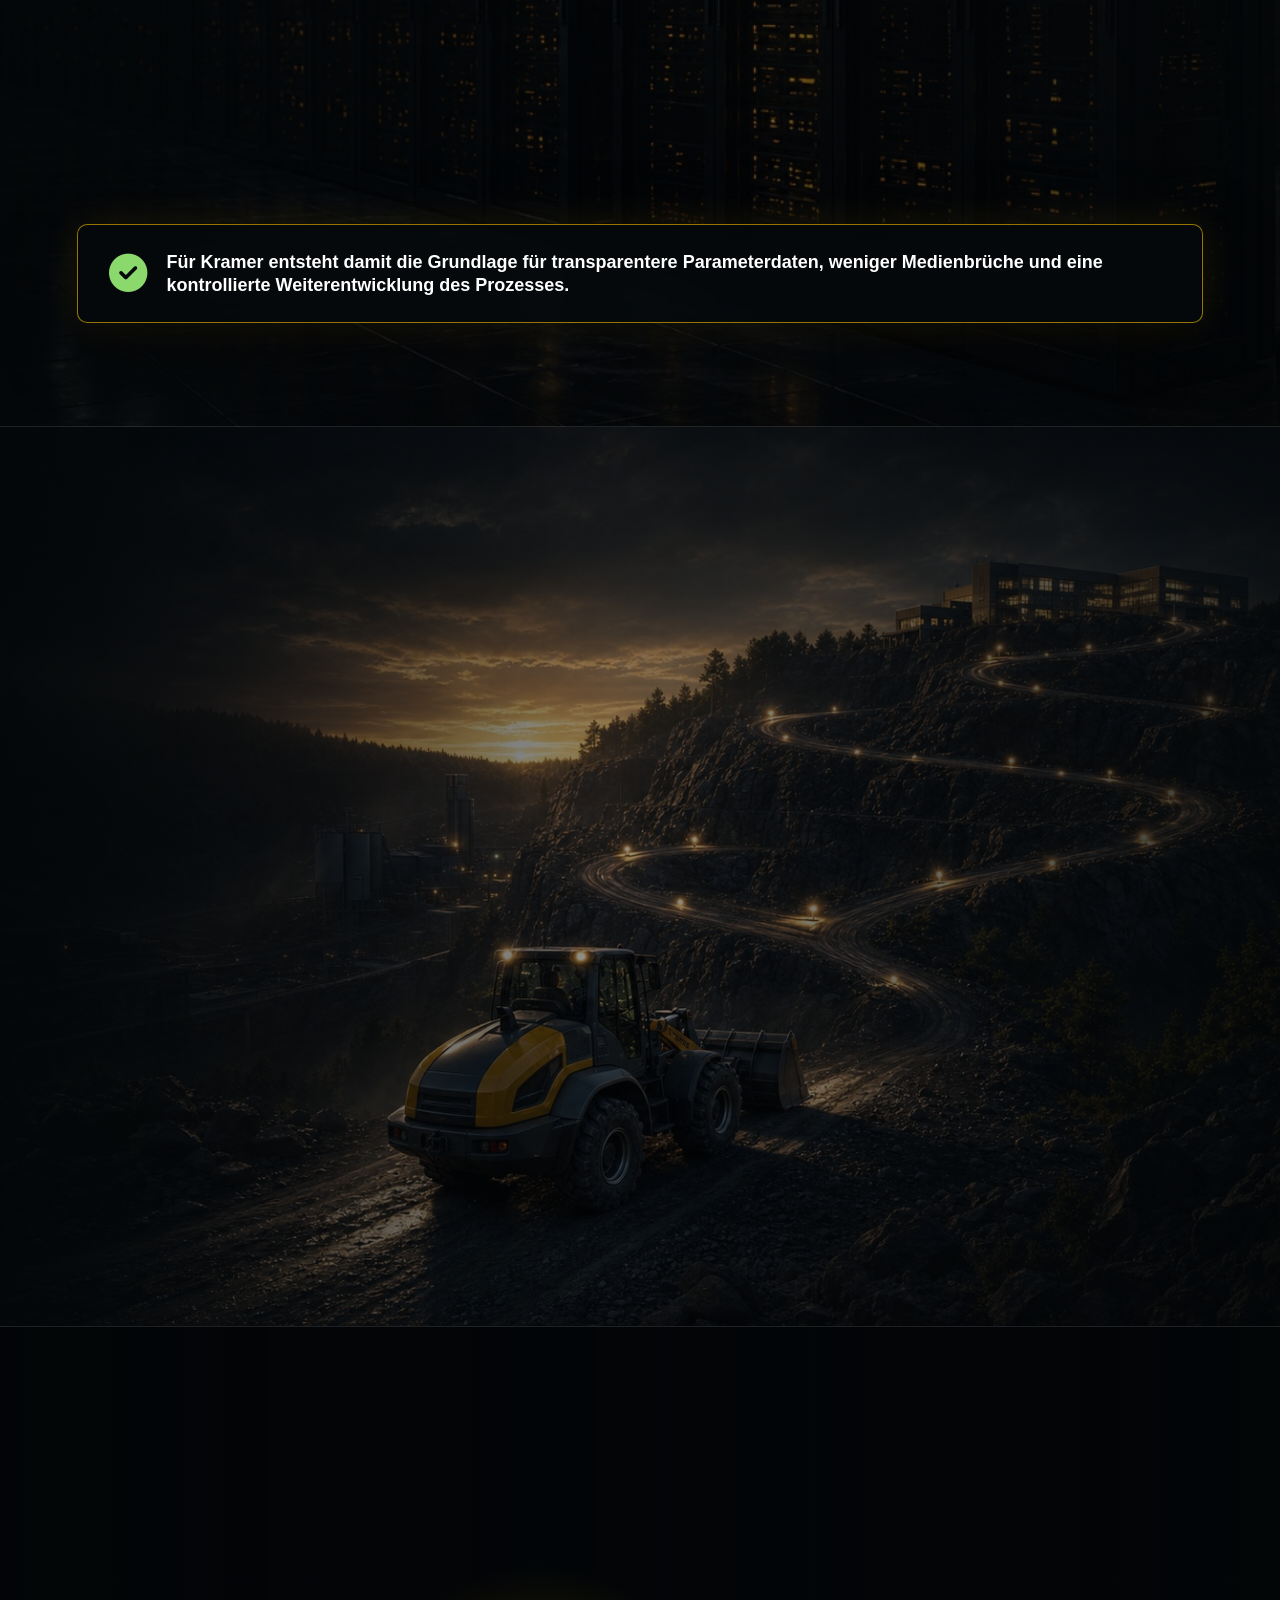
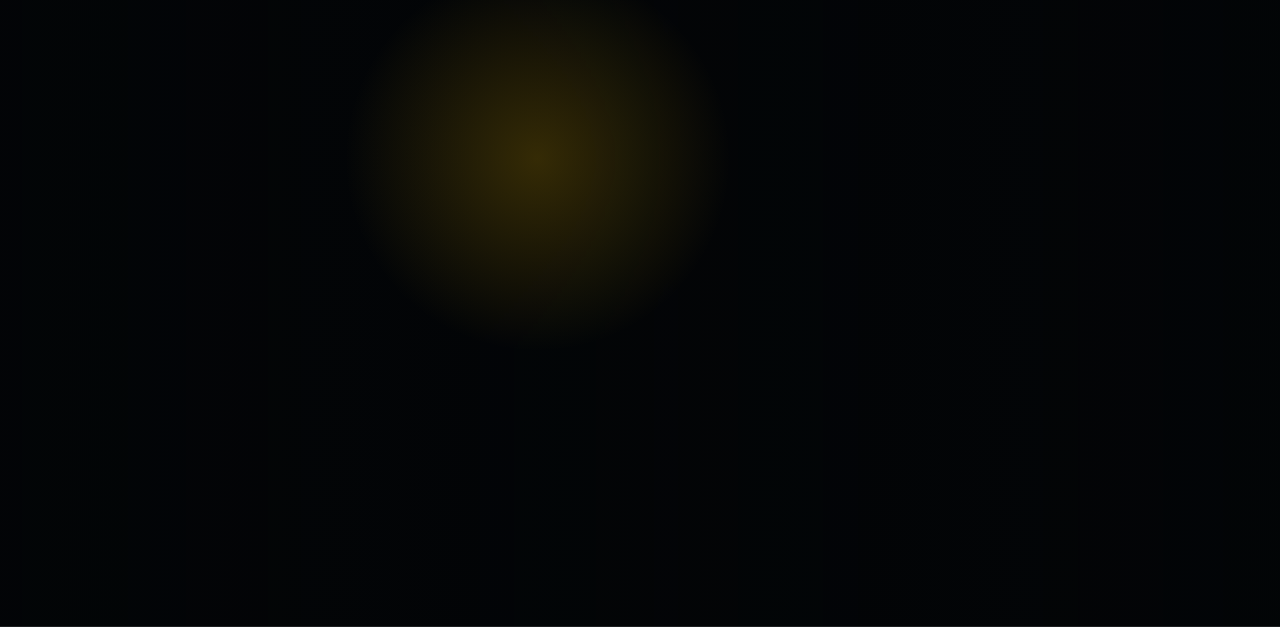
==== commit bde0ddca: "Avoid method return intermediate slide" ====
--- a/index.html
+++ b/index.html
@@ -904,6 +904,6 @@
     <script src="js/vendor/ScrollTrigger.min.js"></script>
     <script src="js/roadmap.js?v=vcdm-variant-usecase-01"></script>
     <script src="js/animations.js?v=entscheidung-details-01"></script>
-    <script src="js/main.js?v=method-return-targets-03"></script>
+    <script src="js/main.js?v=method-return-targets-04"></script>
   </body>
 </html>
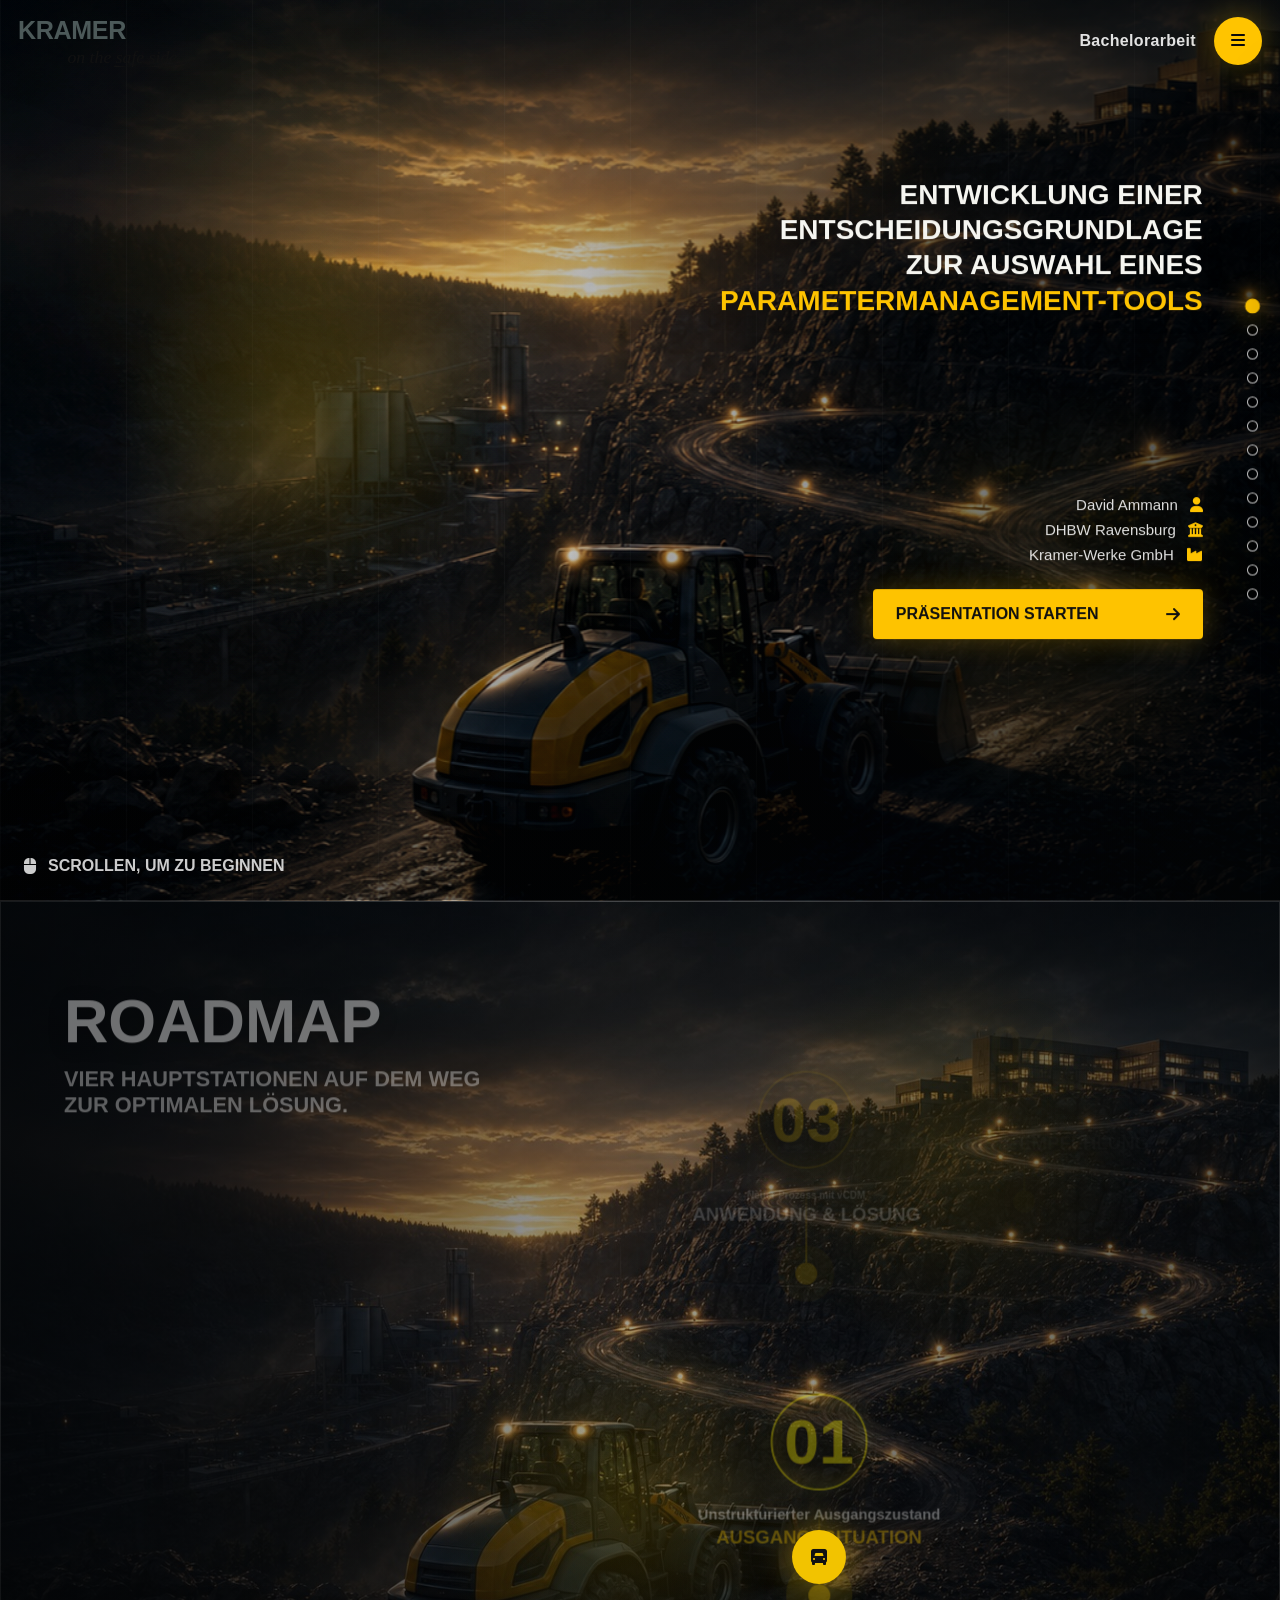
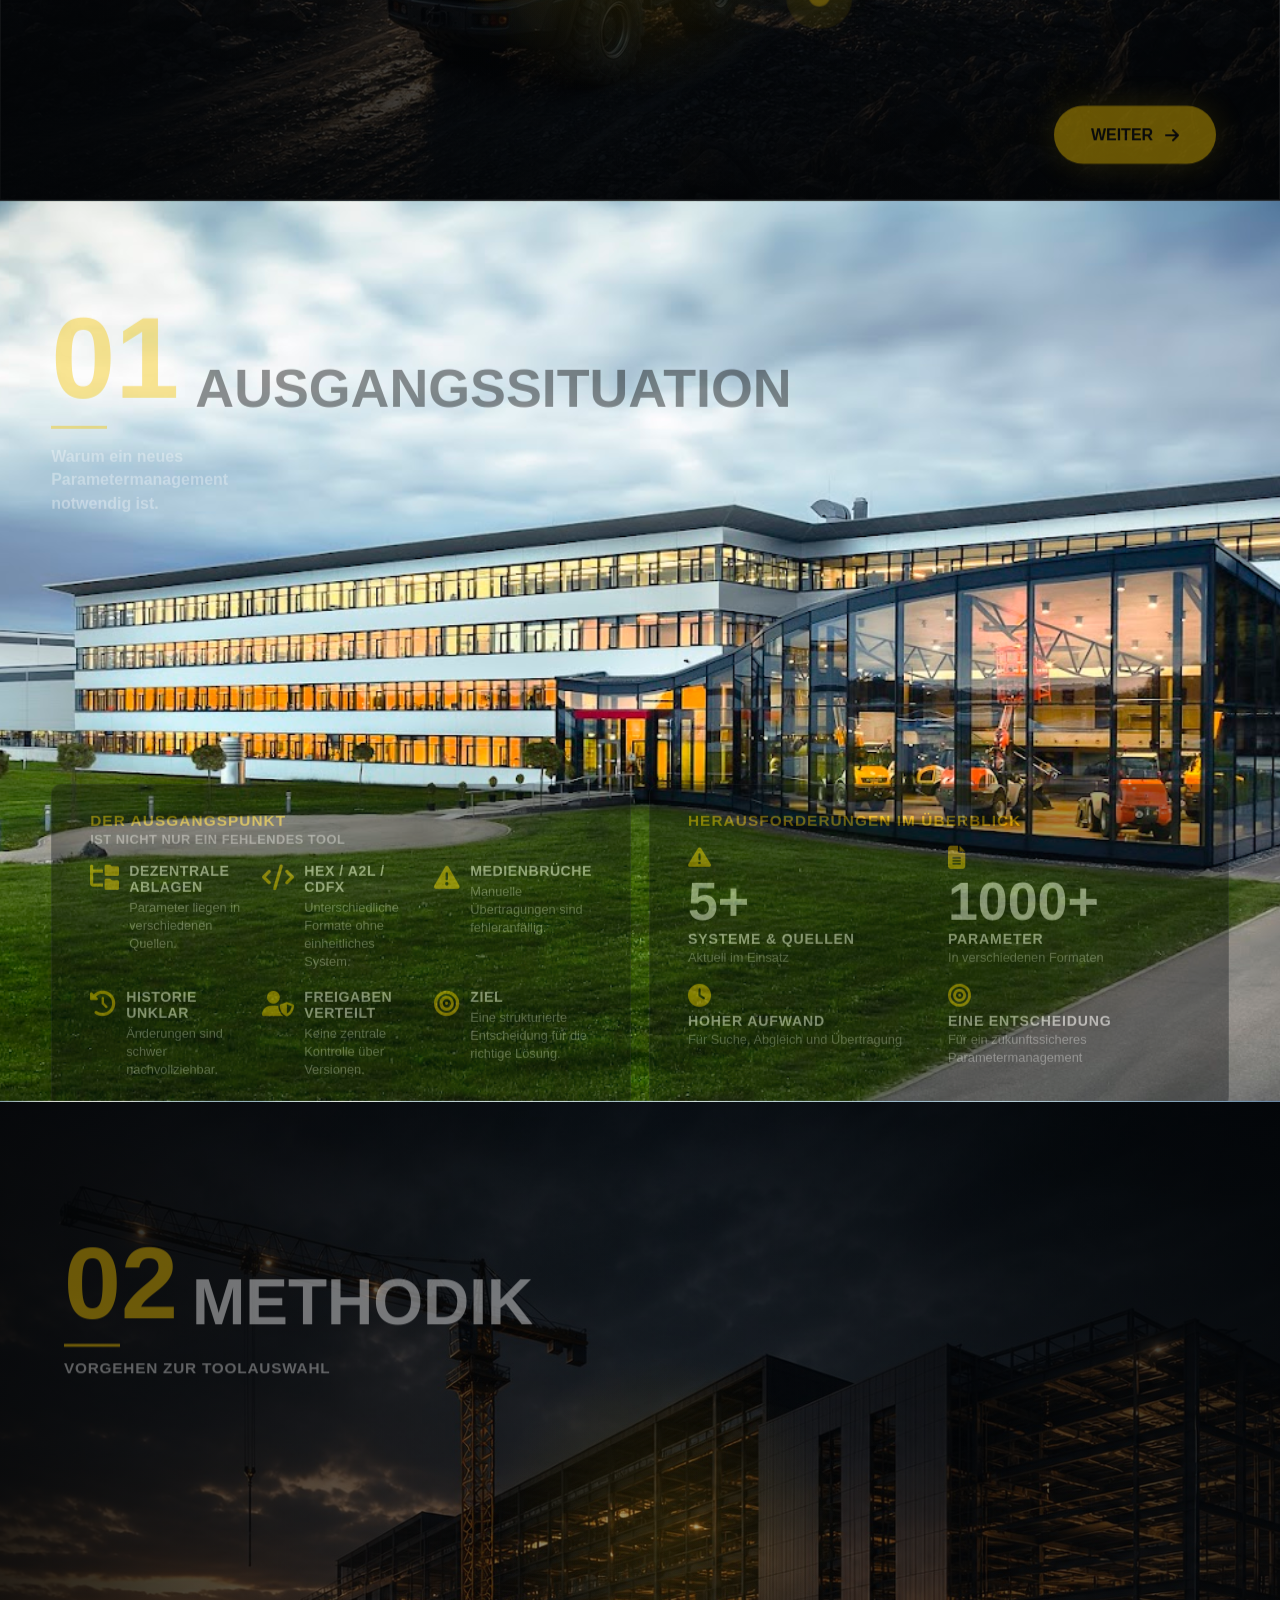
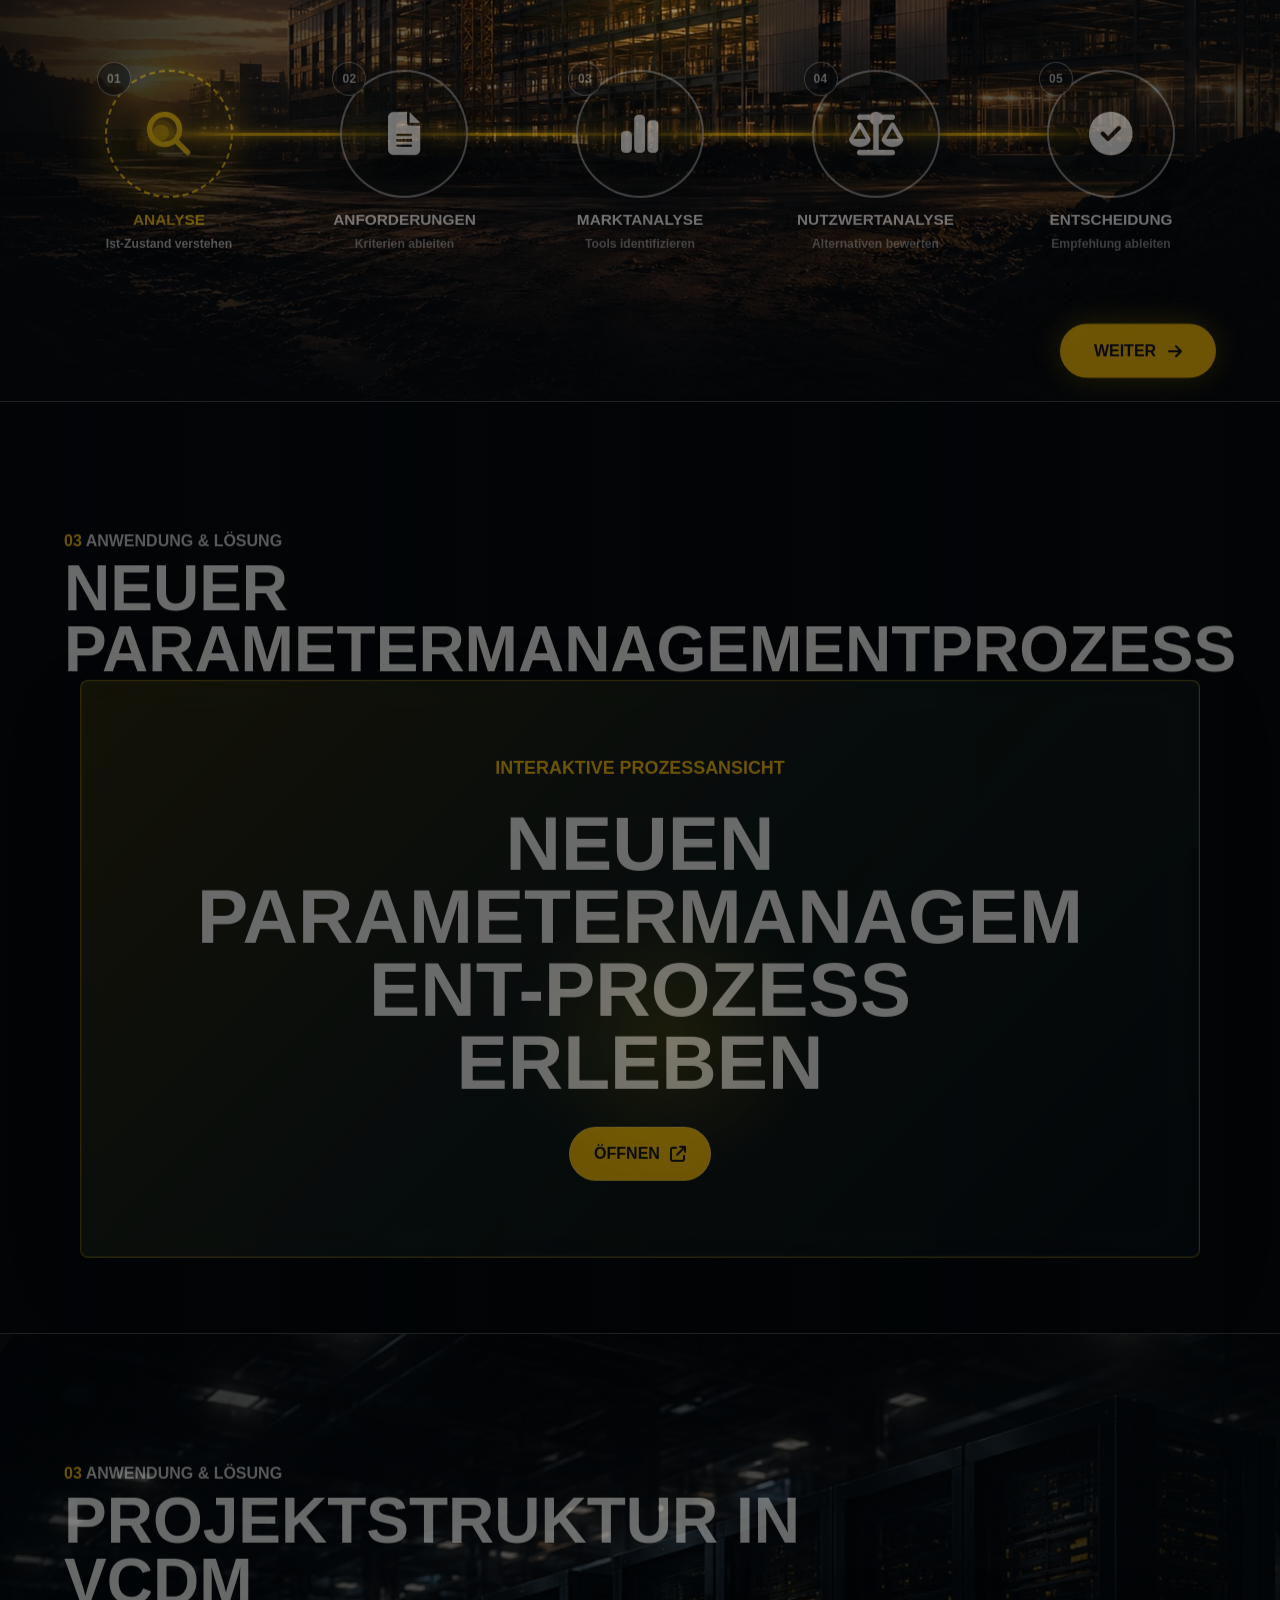
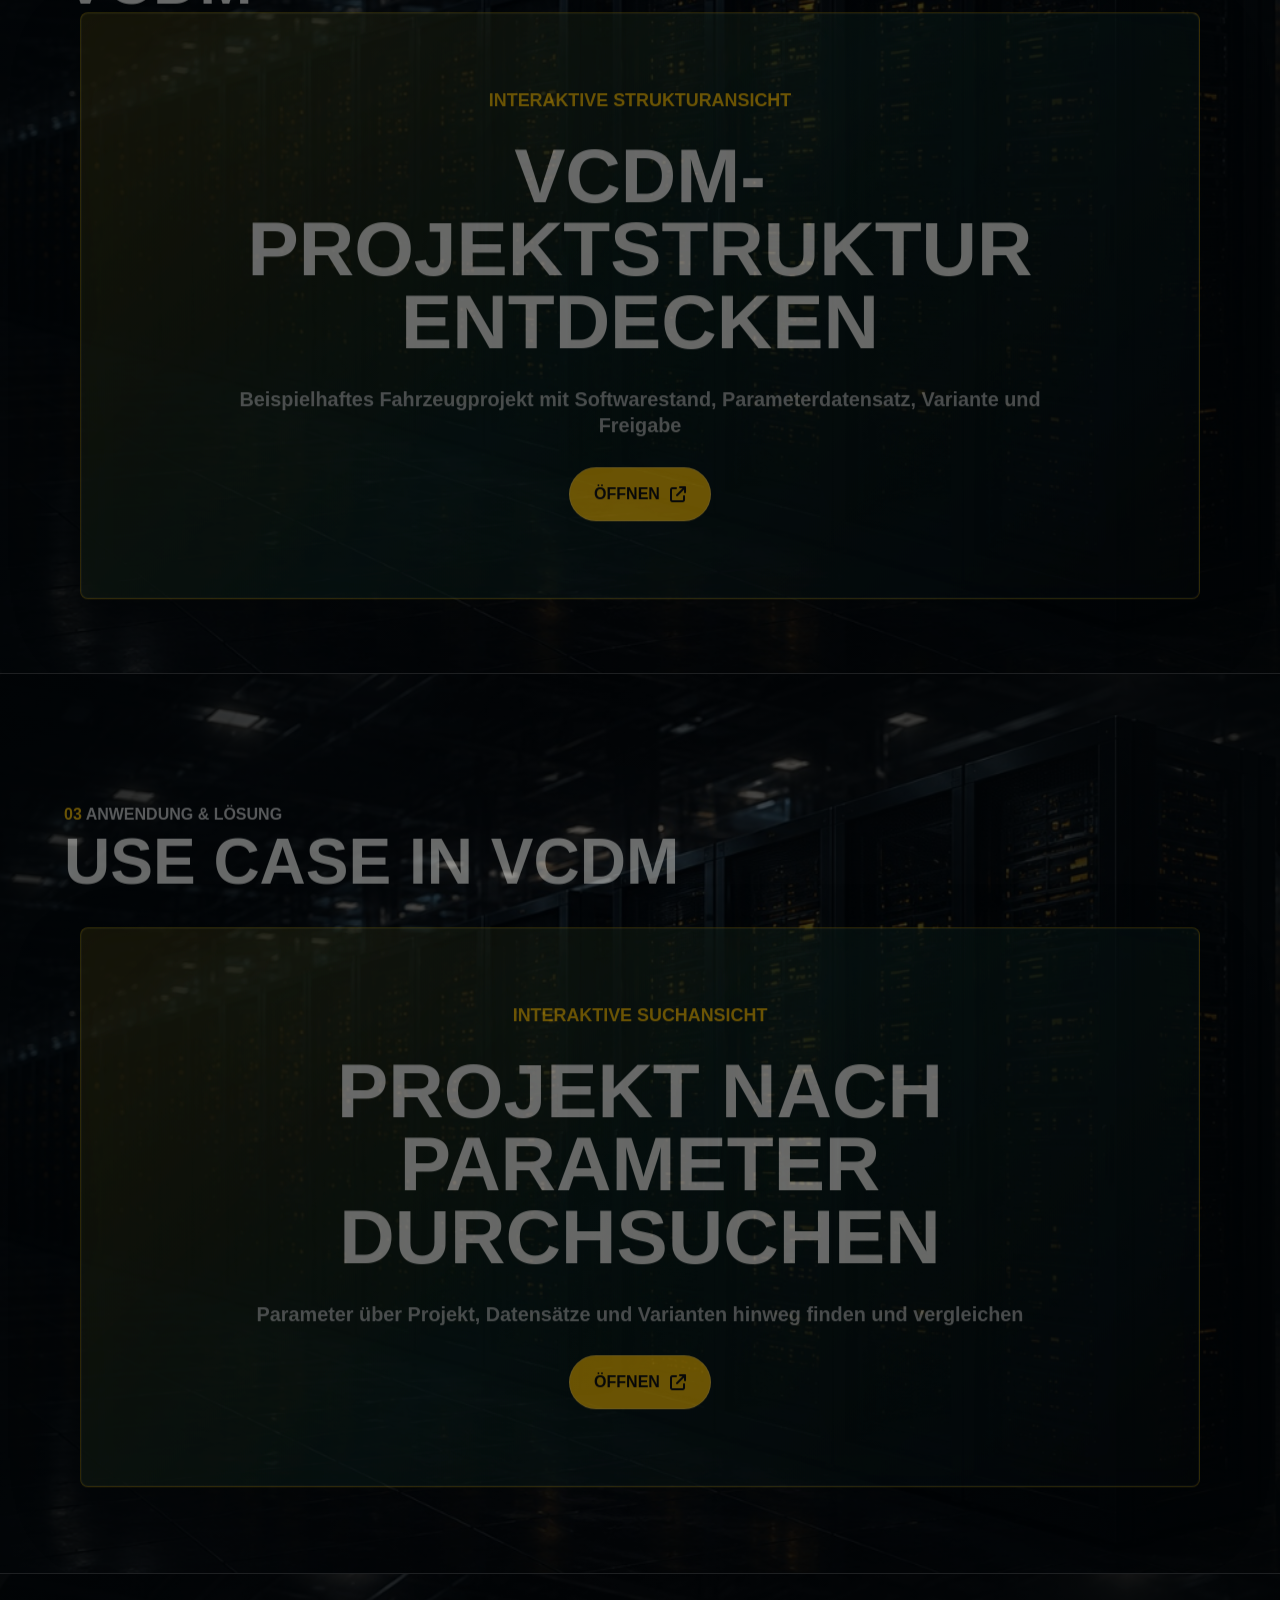
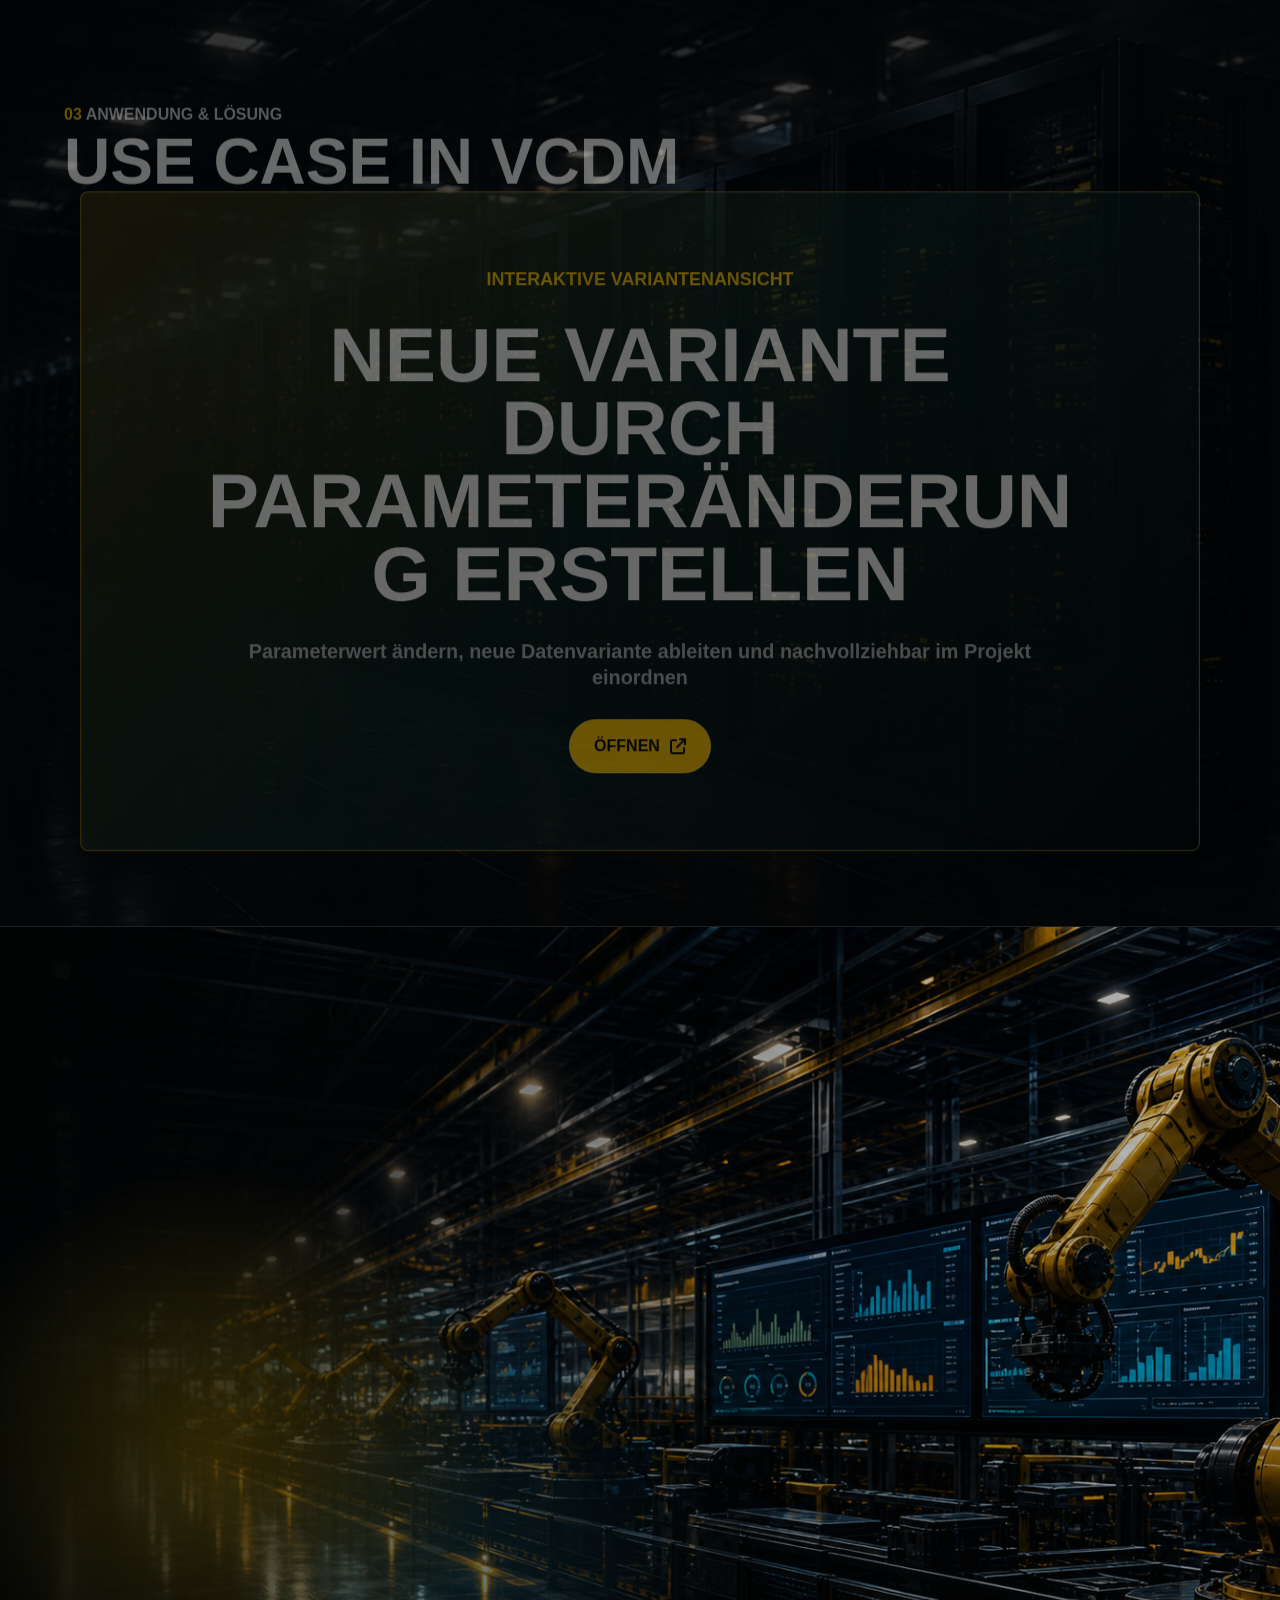
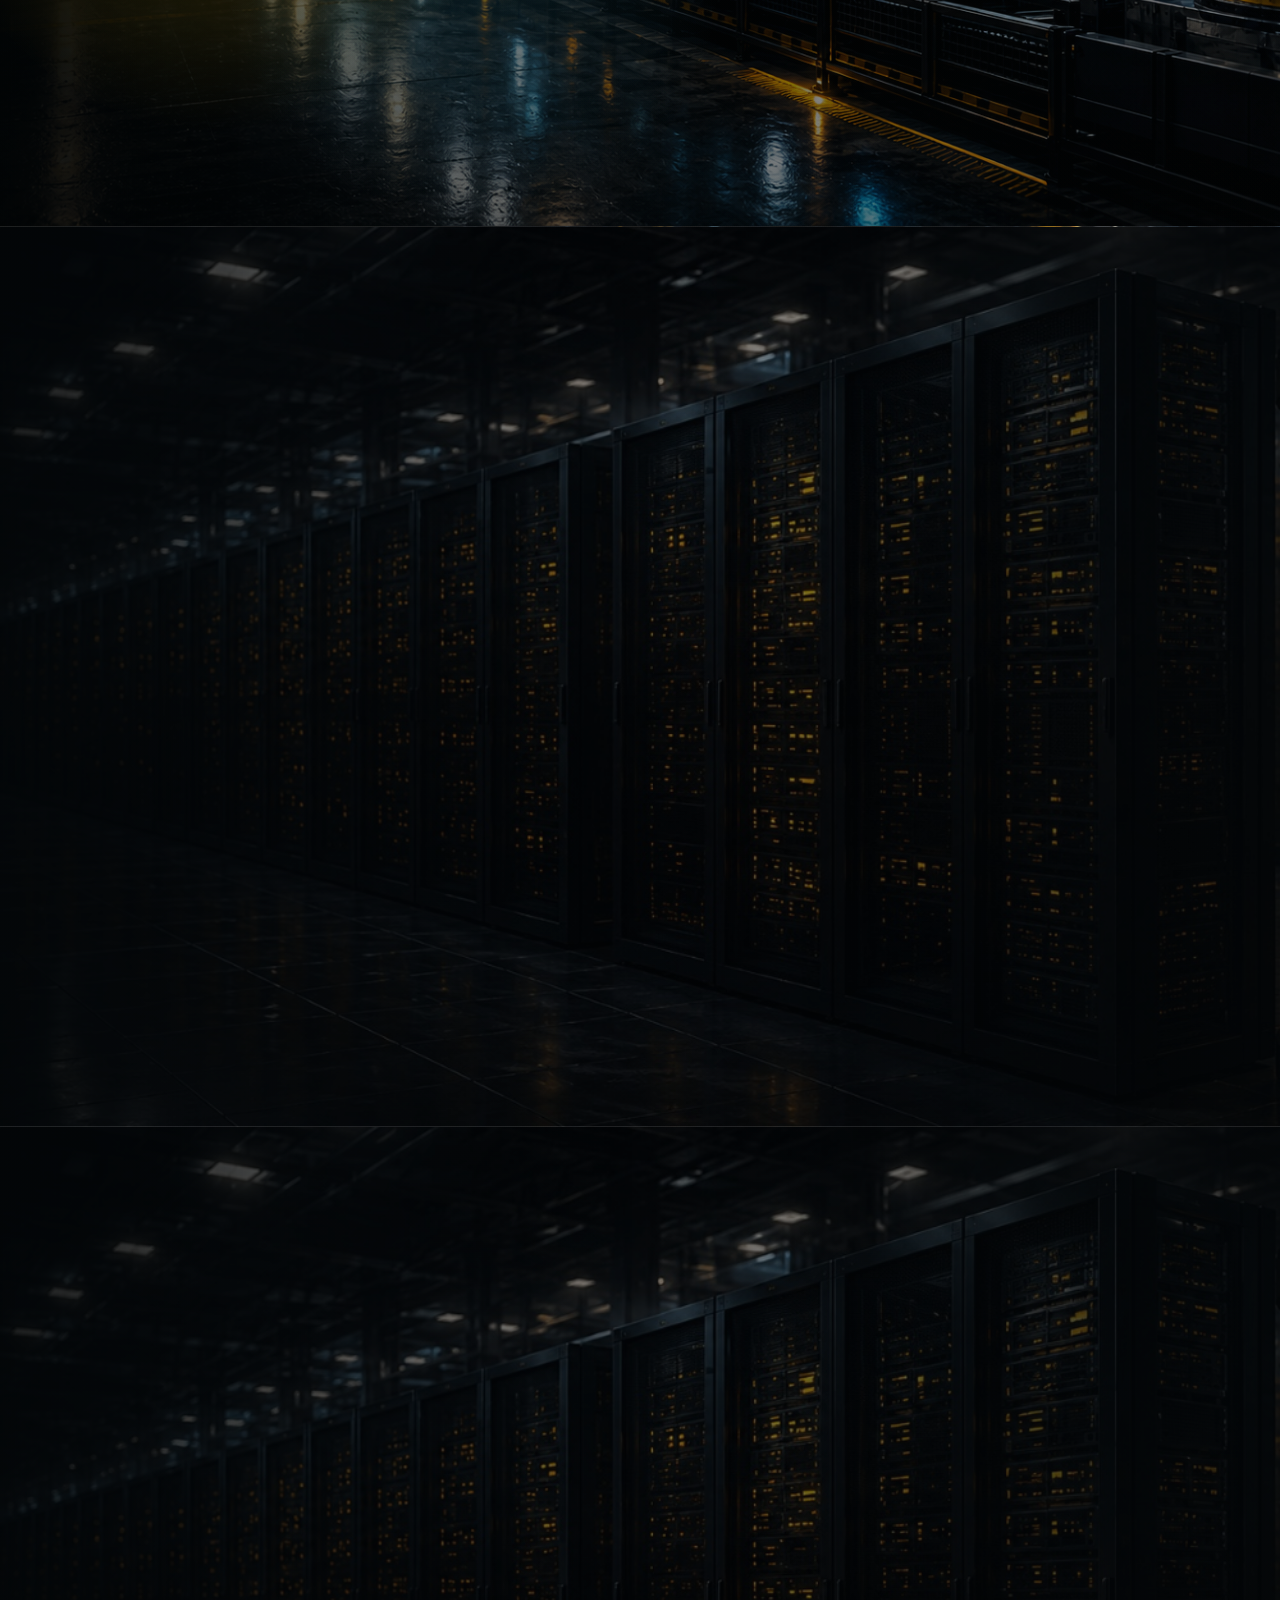
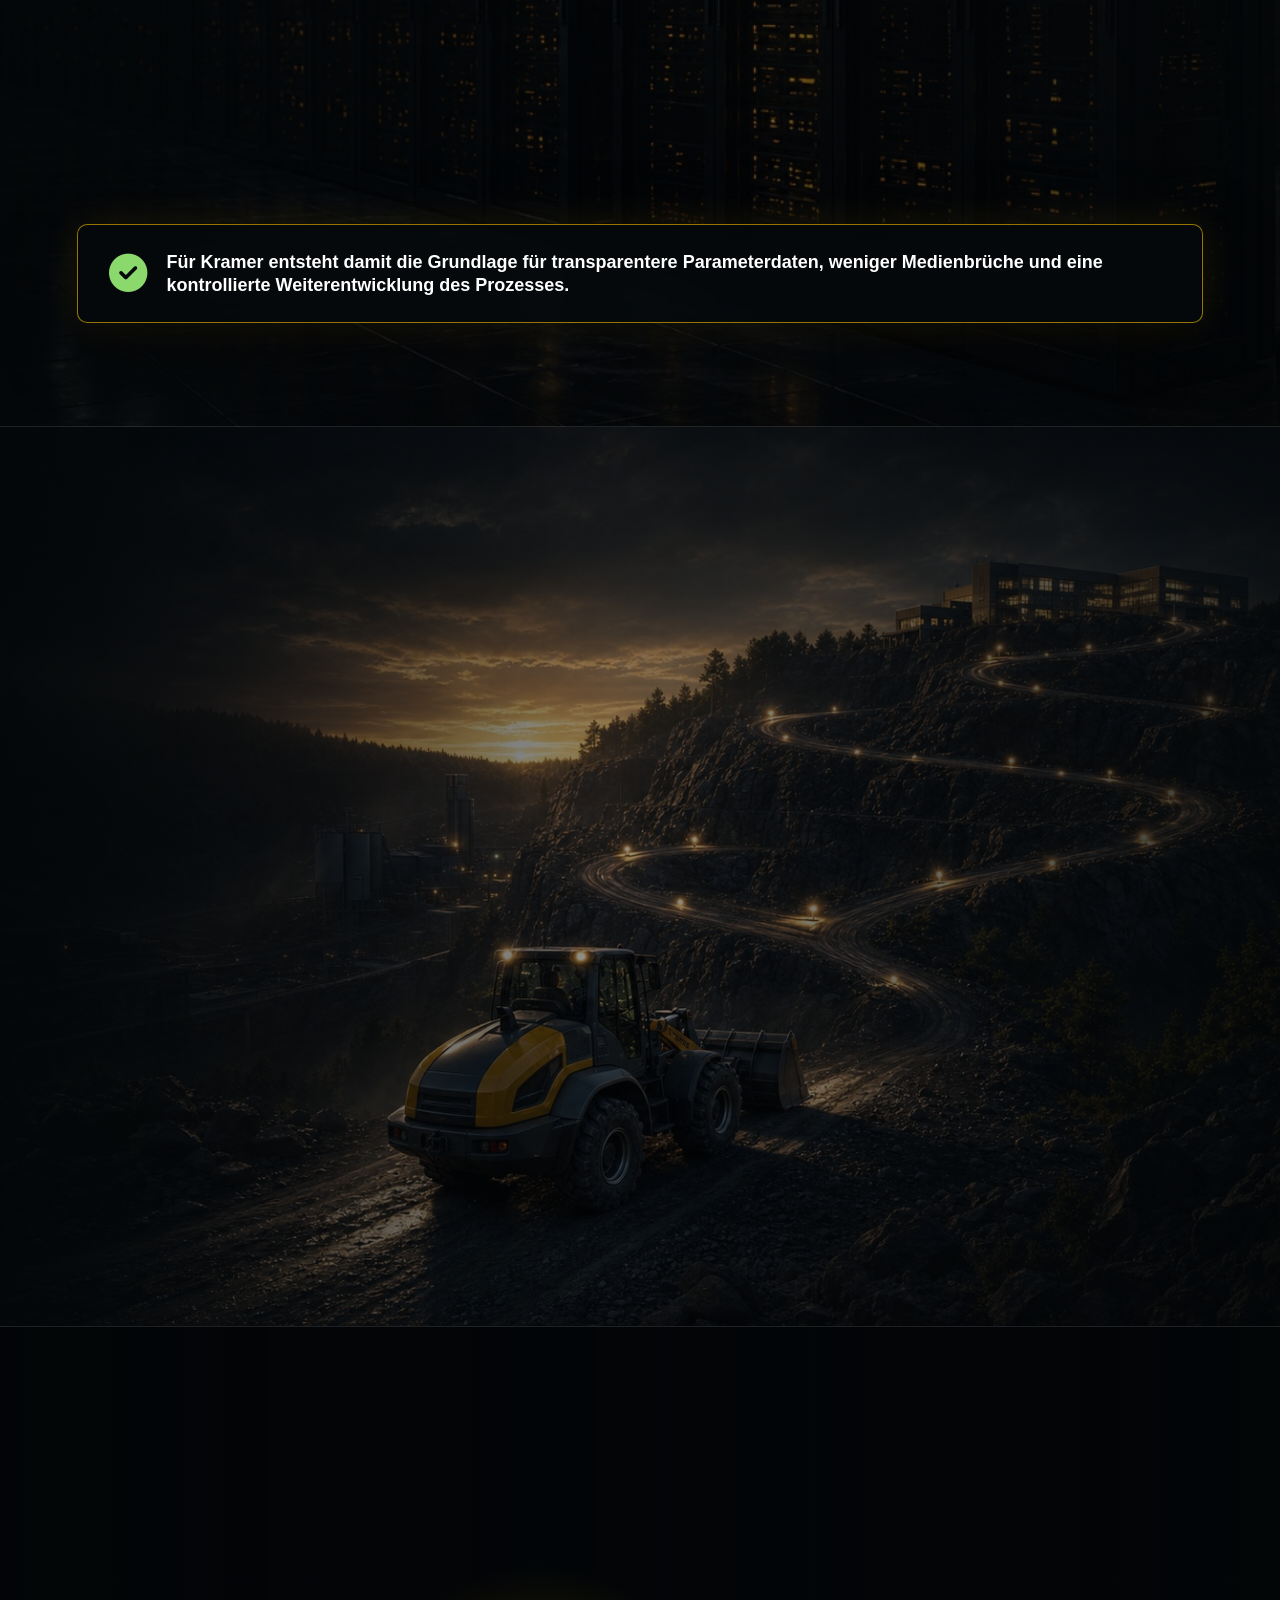
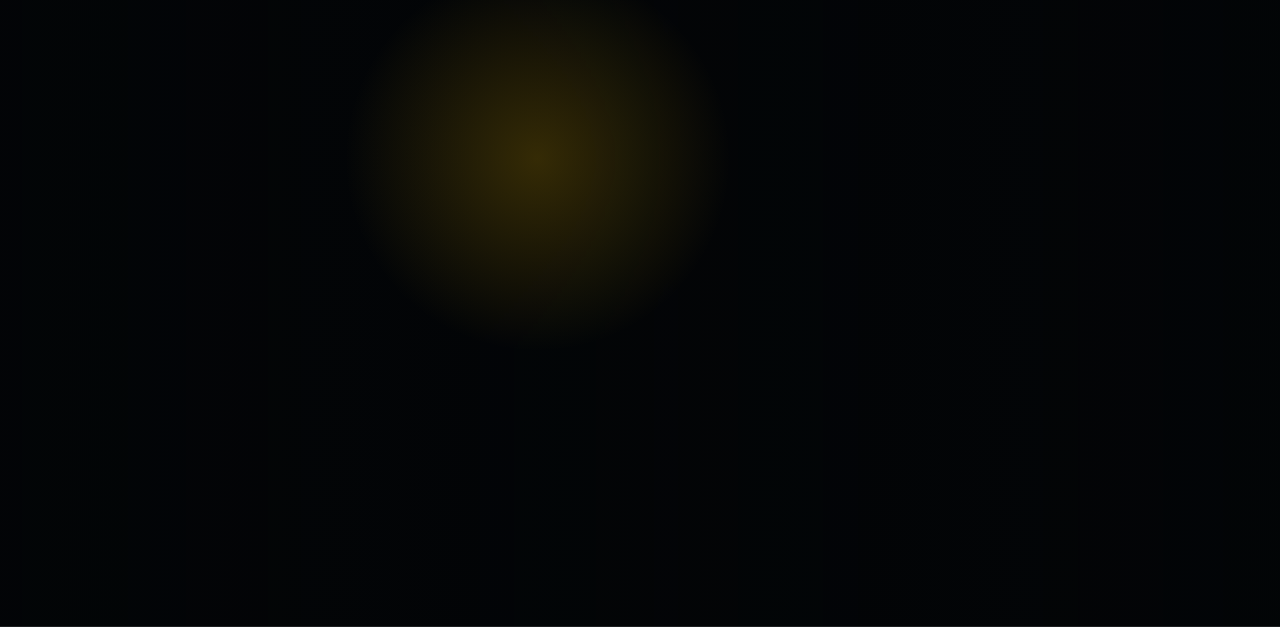
==== commit 10361b13: "Return to original presentation tab" ====
--- a/index.html
+++ b/index.html
@@ -154,7 +154,7 @@
                   <i class="fa-solid fa-people-group"></i>
                   <strong>EXPERTENINTERVIEWS</strong>
                   <p>Probleme und Erfahrungen aus den Fachbereichen direkt erhoben.</p>
-                  <a class="analyse-detail-link" href="mitarbeiter_befragung_vollstaendige_antworten.html" target="_blank" rel="noopener">
+                  <a class="analyse-detail-link" href="mitarbeiter_befragung_vollstaendige_antworten.html" target="_blank">
                     Details anzeigen <i class="fa-solid fa-arrow-up-right-from-square"></i>
                   </a>
                 </div>
@@ -208,7 +208,7 @@
                   <i class="fa-solid fa-file-lines"></i>
                   <strong>IST-PROZESS DOKUMENTIERT</strong>
                   <p>Abläufe, Tools und Schnittstellen vollständig aufgenommen.</p>
-                  <a class="analyse-detail-link" href="sekundaer_primaerforschung.html" target="_blank" rel="noopener">
+                  <a class="analyse-detail-link" href="sekundaer_primaerforschung.html" target="_blank">
                     Details anzeigen <i class="fa-solid fa-arrow-up-right-from-square"></i>
                   </a>
                 </div>
@@ -263,7 +263,7 @@
                   <i class="fa-solid fa-book-open"></i>
                   <strong>KATALOG AUFBAUEN</strong>
                   <p>Anforderungen strukturiert dokumentieren und kategorisieren.</p>
-                  <a class="analyse-detail-link" href="anforderungskatalog_aus_excel.html" target="_blank" rel="noopener">
+                  <a class="analyse-detail-link" href="anforderungskatalog_aus_excel.html" target="_blank">
                     Details anzeigen <i class="fa-solid fa-arrow-up-right-from-square"></i>
                   </a>
                 </div>
@@ -502,7 +502,7 @@
                   <i class="fa-solid fa-table-cells"></i>
                   <strong>GEWICHTUNGS&shy;MATRIX ERSTELLT</strong>
                   <p>Alle Kriterien systematisch gewichtet und dokumentiert.</p>
-                  <a class="analyse-detail-link" href="bewertungsmatrix_aus_excel.html" target="_blank" rel="noopener">
+                  <a class="analyse-detail-link" href="bewertungsmatrix_aus_excel.html" target="_blank">
                     Details anzeigen <i class="fa-solid fa-arrow-up-right-from-square"></i>
                   </a>
                 </div>
@@ -513,7 +513,7 @@
                   <i class="fa-solid fa-trophy"></i>
                   <strong>RANKING ERMITTELT</strong>
                   <p>Eigenentwicklung führt rechnerisch – aber mit hohem Risiko.</p>
-                  <a class="analyse-detail-link" href="nutzwertanalyse_balkendiagramm.html" target="_blank" rel="noopener">
+                  <a class="analyse-detail-link" href="nutzwertanalyse_balkendiagramm.html" target="_blank">
                     Details anzeigen <i class="fa-solid fa-arrow-up-right-from-square"></i>
                   </a>
                 </div>
@@ -614,7 +614,7 @@
                   <i class="fa-solid fa-plug"></i>
                   <strong>PARAMETER CONVERTER</strong>
                   <p>Ergänzungslösung für fehlende Formatunterstützung (A2L, CSV, DCM).</p>
-                  <a class="analyse-detail-link" href="parameter_converter_ueberblick.html" target="_blank" rel="noopener">
+                  <a class="analyse-detail-link" href="parameter_converter_ueberblick.html" target="_blank">
                     Details anzeigen <i class="fa-solid fa-arrow-up-right-from-square"></i>
                   </a>
                 </div>
@@ -623,7 +623,7 @@
                   <i class="fa-solid fa-route"></i>
                   <strong>ZIELPROZESS DEFINIERT</strong>
                   <p>Neuer Parameterverwaltungsprozess mit vCDM als zentralem System.</p>
-                  <a class="analyse-detail-link" href="bedienungsanleitung_vcdm.html" target="_blank" rel="noopener">
+                  <a class="analyse-detail-link" href="bedienungsanleitung_vcdm.html" target="_blank">
                     Bedienungsanleitung <i class="fa-solid fa-arrow-up-right-from-square"></i>
                   </a>
                 </div>
@@ -632,7 +632,7 @@
                   <i class="fa-solid fa-users-gear"></i>
                   <strong>STAKEHOLDER EINBEZOGEN</strong>
                   <p>Entscheidung mit Entwicklung, IT und Management abgestimmt.</p>
-                  <a class="analyse-detail-link" href="toolbewertung_forms_im_kramer_design.html" target="_blank" rel="noopener">
+                  <a class="analyse-detail-link" href="toolbewertung_forms_im_kramer_design.html" target="_blank">
                     Umfrage anzeigen <i class="fa-solid fa-arrow-up-right-from-square"></i>
                   </a>
                 </div>
@@ -672,7 +672,7 @@
           <p><mark>03</mark> Anwendung &amp; Lösung</p>
           <h2>Neuer Parametermanagementprozess</h2>
         </div>
-        <a class="process-experience-panel reveal" href="parameterprozess_erleben.html" target="_blank" rel="noopener" aria-label="Neuen Parametermanagement-Prozess erleben">
+        <a class="process-experience-panel reveal" href="parameterprozess_erleben.html" target="_blank" aria-label="Neuen Parametermanagement-Prozess erleben">
           <span class="process-panel-kicker">Interaktive Prozessansicht</span>
           <strong>Neuen Parametermanagement-Prozess erleben</strong>
           <span class="process-panel-action">
@@ -686,7 +686,7 @@
           <p><mark>03</mark> Anwendung &amp; Lösung</p>
           <h2>Projektstruktur in vCDM</h2>
         </div>
-        <a class="process-experience-panel vcdm-project-entry-panel reveal" href="vcdm_projektstruktur_erleben.html" target="_blank" rel="noopener" aria-label="vCDM-Projektstruktur als eigene HTML öffnen">
+        <a class="process-experience-panel vcdm-project-entry-panel reveal" href="vcdm_projektstruktur_erleben.html" target="_blank" aria-label="vCDM-Projektstruktur als eigene HTML öffnen">
           <span class="process-panel-kicker">Interaktive Strukturansicht</span>
           <strong>vCDM-Projektstruktur entdecken</strong>
           <span class="process-panel-subline">Beispielhaftes Fahrzeugprojekt mit Softwarestand, Parameterdatensatz, Variante und Freigabe</span>
@@ -701,7 +701,7 @@
           <p><mark>03</mark> Anwendung &amp; Lösung</p>
           <h2>Use Case in vCDM</h2>
         </div>
-        <a class="process-experience-panel vcdm-parameter-entry-panel reveal" href="vcdm_parameter_suche_erleben.html" target="_blank" rel="noopener" aria-label="Use Case Parameter in vCDM suchen als eigene HTML öffnen">
+        <a class="process-experience-panel vcdm-parameter-entry-panel reveal" href="vcdm_parameter_suche_erleben.html" target="_blank" aria-label="Use Case Parameter in vCDM suchen als eigene HTML öffnen">
           <span class="process-panel-kicker">Interaktive Suchansicht</span>
           <strong>Projekt nach Parameter durchsuchen</strong>
           <span class="process-panel-subline">Parameter über Projekt, Datensätze und Varianten hinweg finden und vergleichen</span>
@@ -716,7 +716,7 @@
           <p><mark>03</mark> Anwendung &amp; Lösung</p>
           <h2>Use Case in vCDM</h2>
         </div>
-        <a class="process-experience-panel vcdm-parameter-entry-panel reveal" href="vcdm_variante_erstellen_erleben.html" target="_blank" rel="noopener" aria-label="Use Case neue Variante in vCDM erstellen als eigene HTML öffnen">
+        <a class="process-experience-panel vcdm-parameter-entry-panel reveal" href="vcdm_variante_erstellen_erleben.html" target="_blank" aria-label="Use Case neue Variante in vCDM erstellen als eigene HTML öffnen">
           <span class="process-panel-kicker">Interaktive Variantenansicht</span>
           <strong>Neue Variante durch Parameteränderung erstellen</strong>
           <span class="process-panel-subline">Parameterwert ändern, neue Datenvariante ableiten und nachvollziehbar im Projekt einordnen</span>
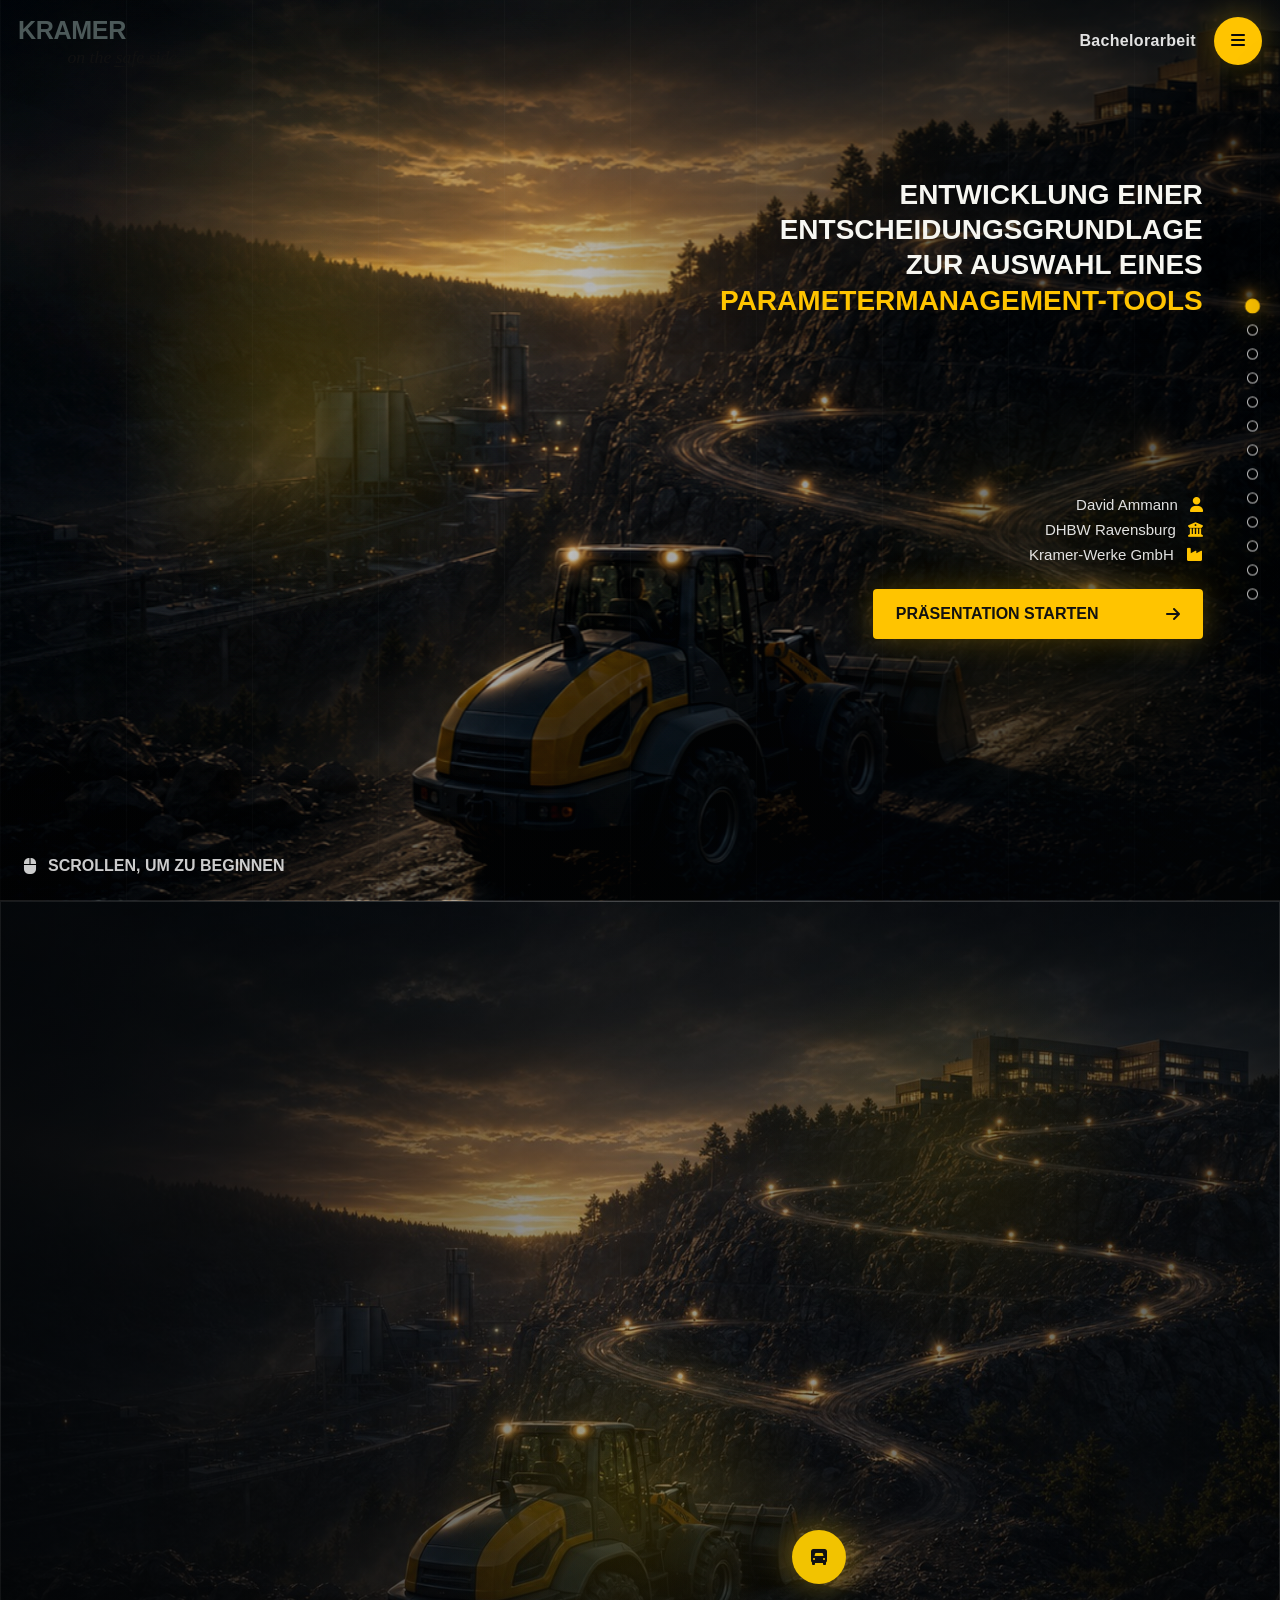
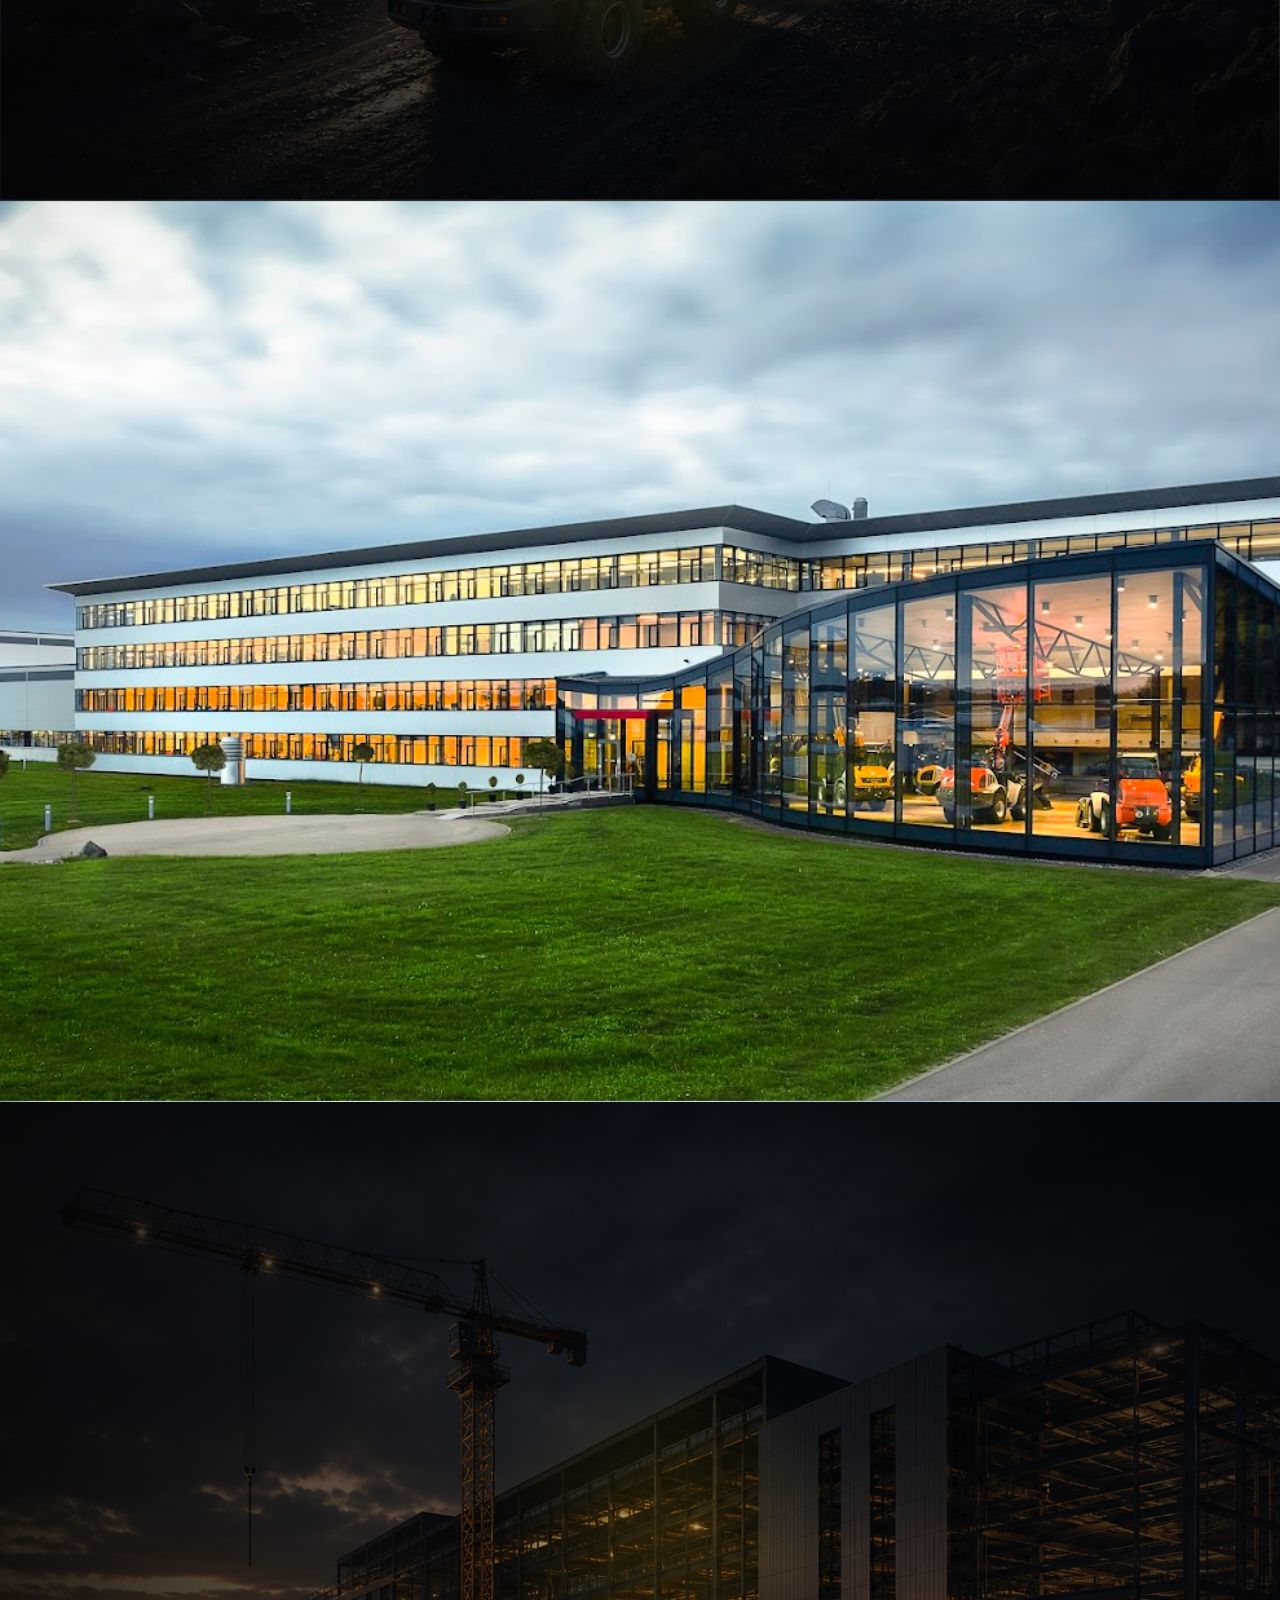
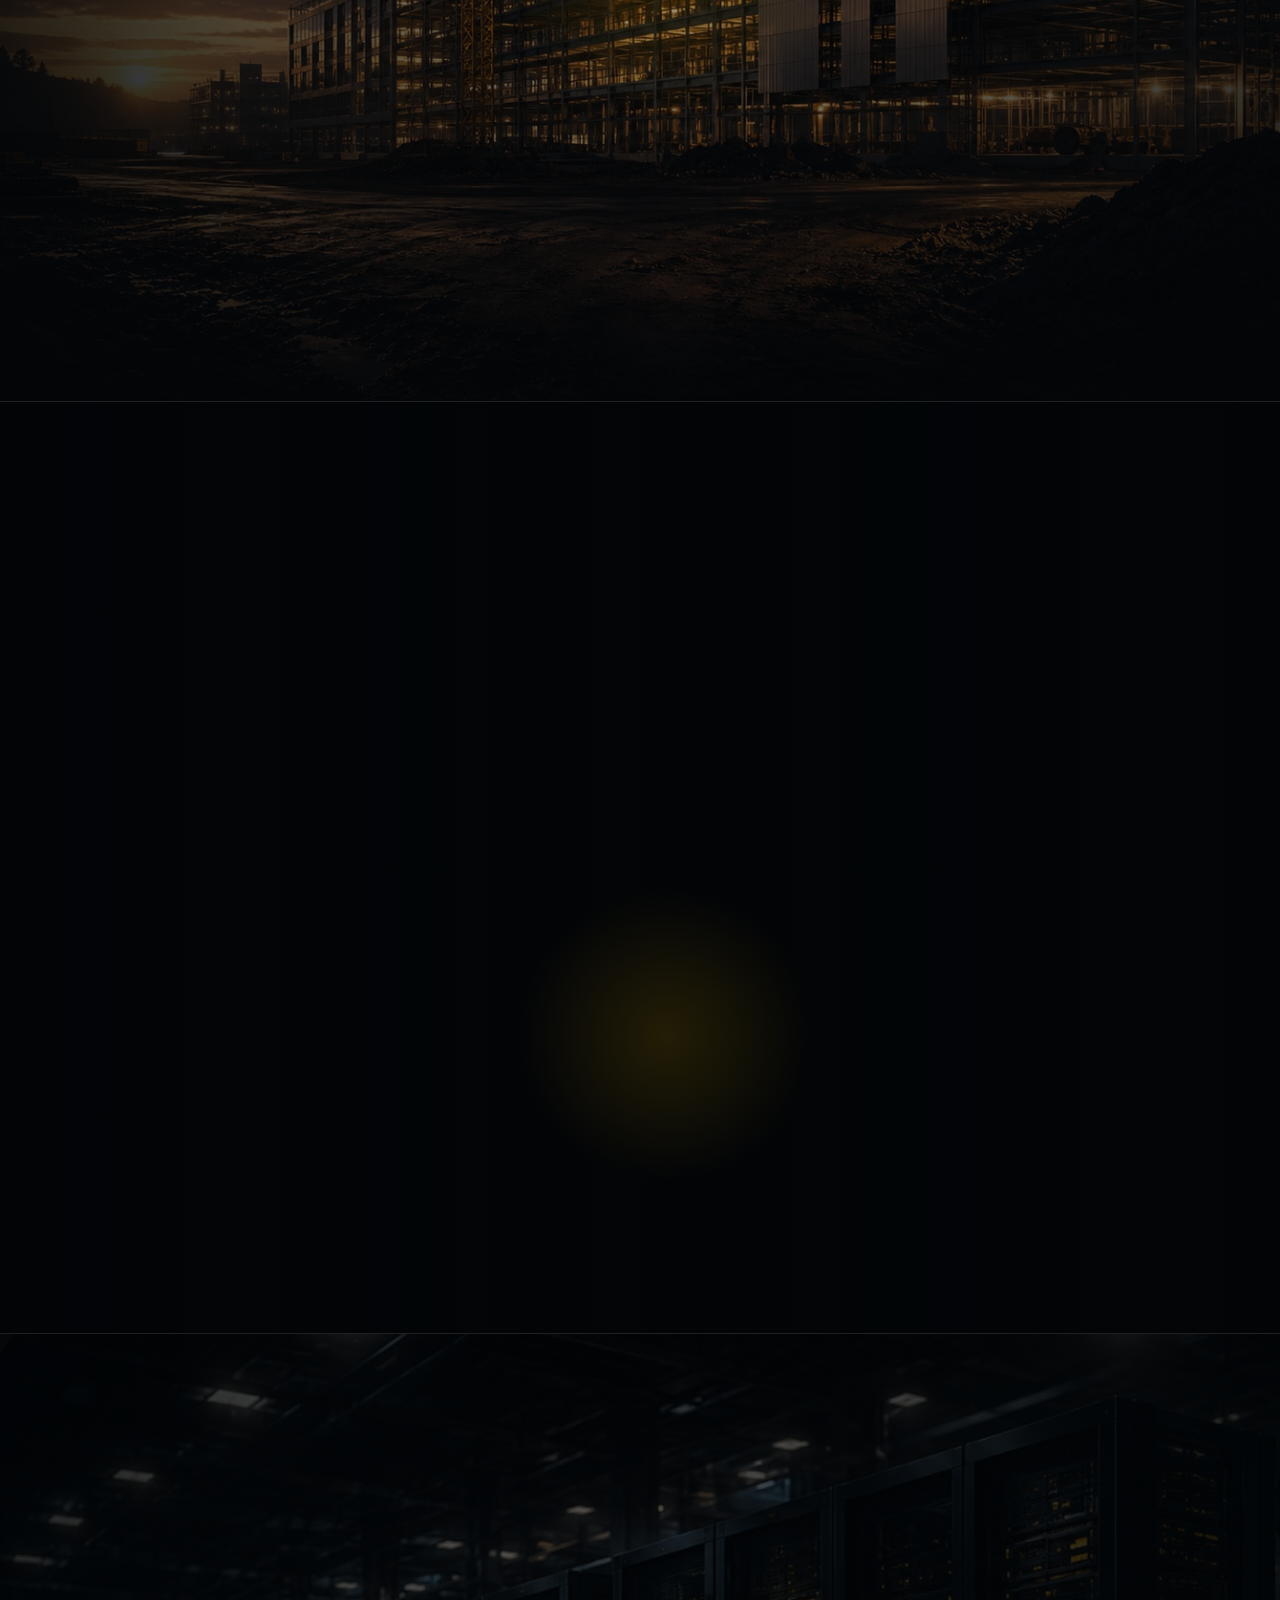
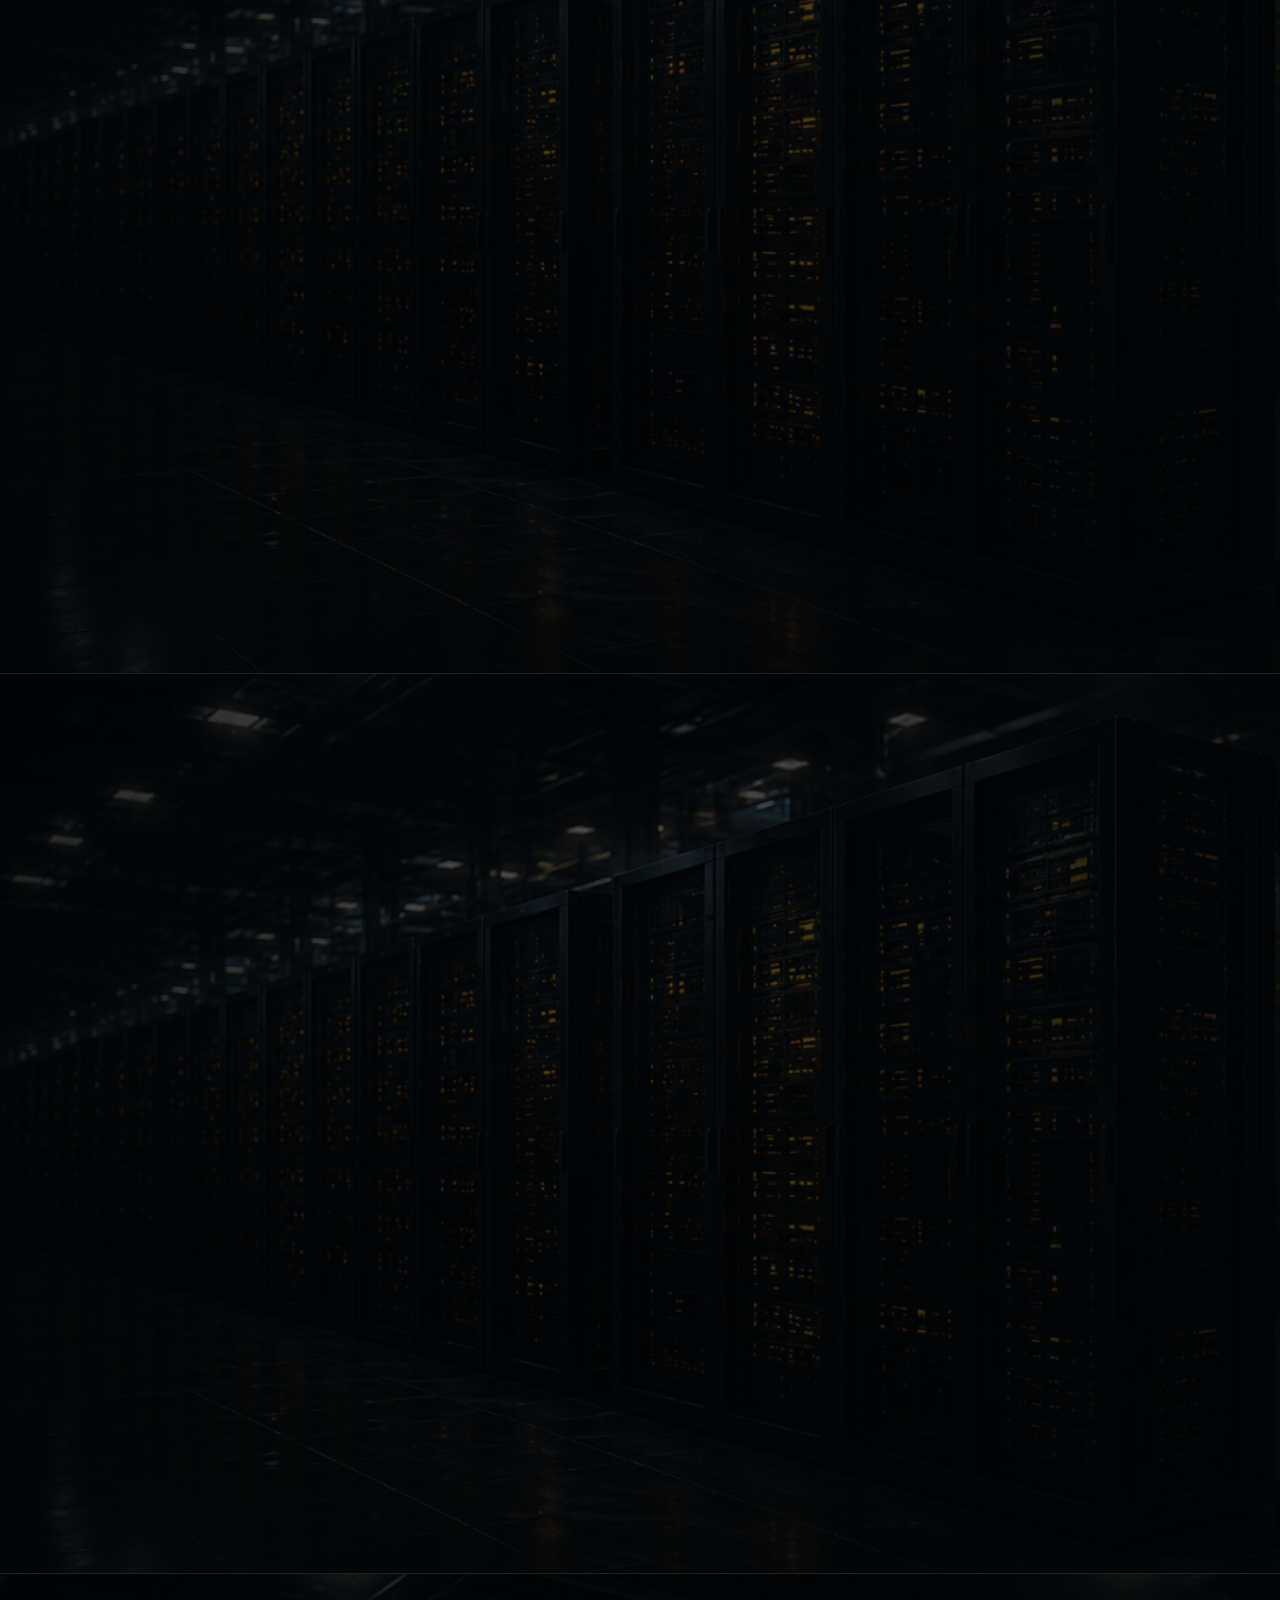
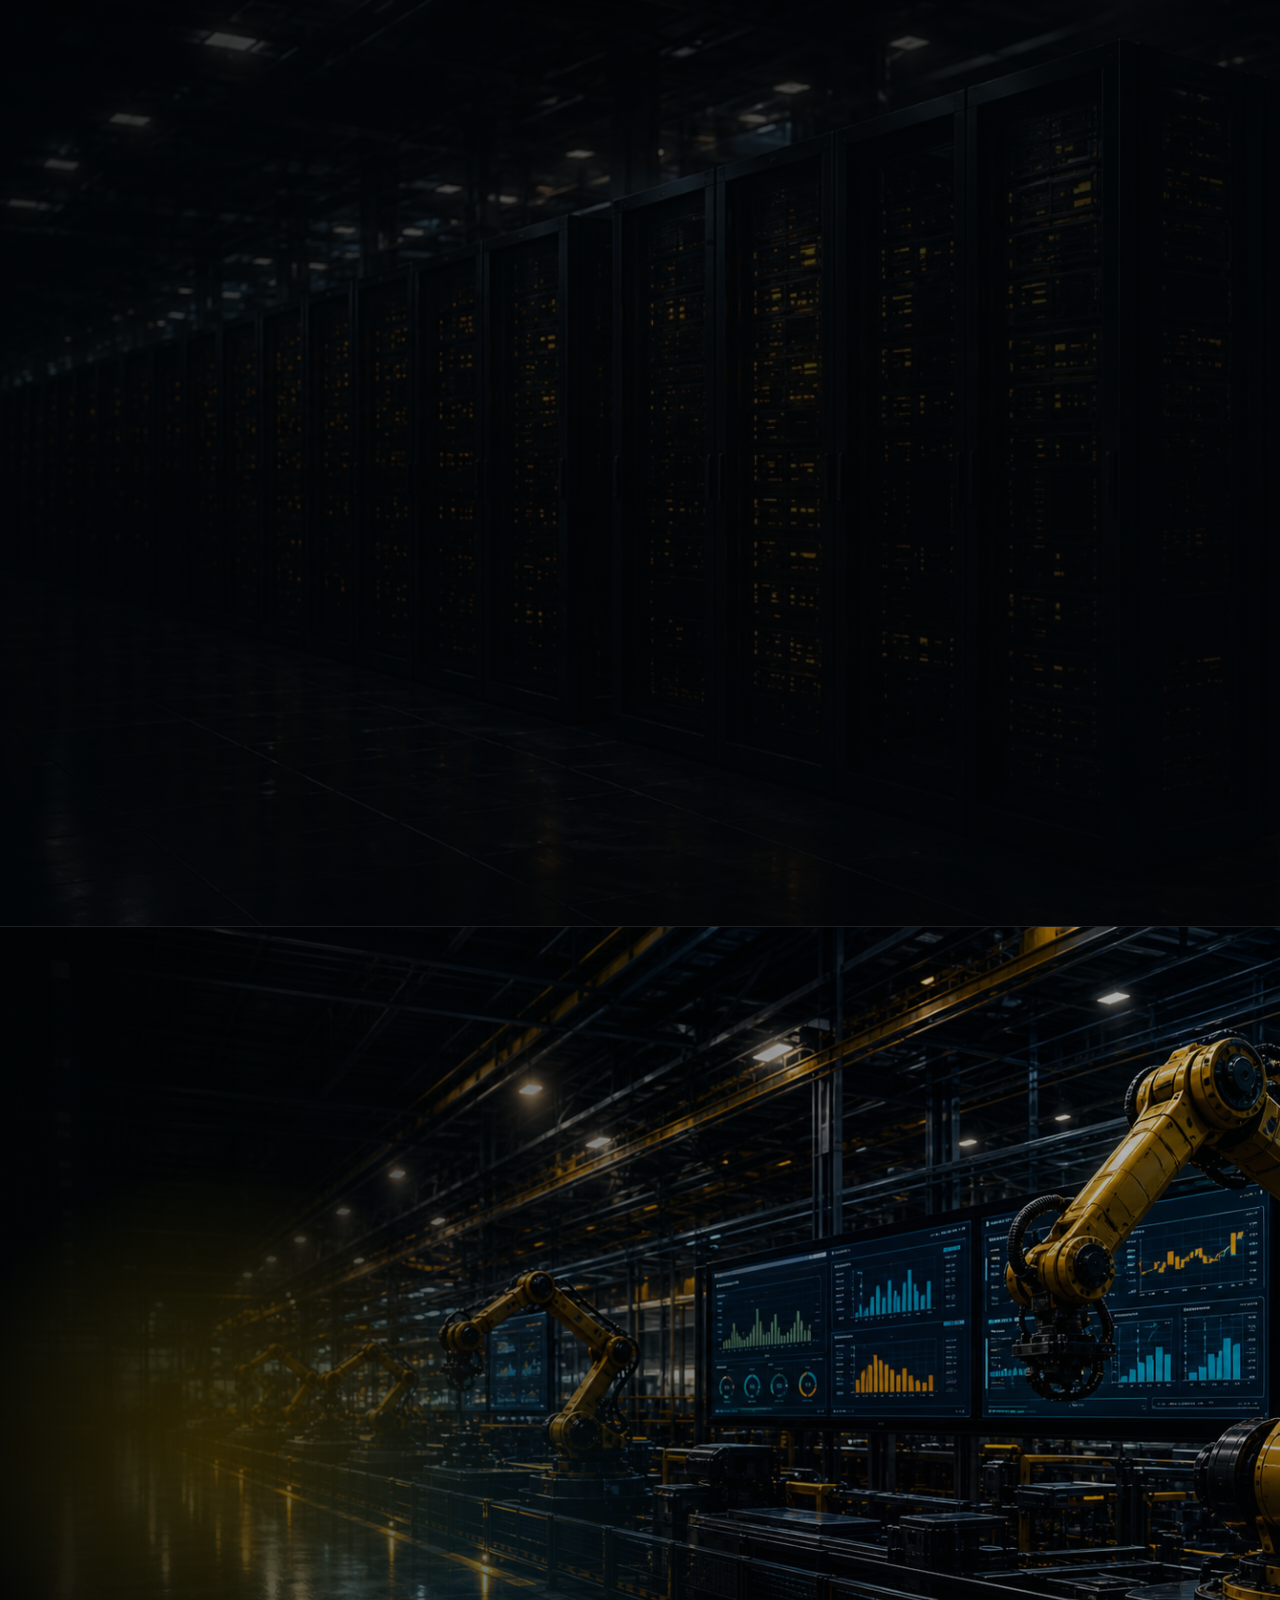
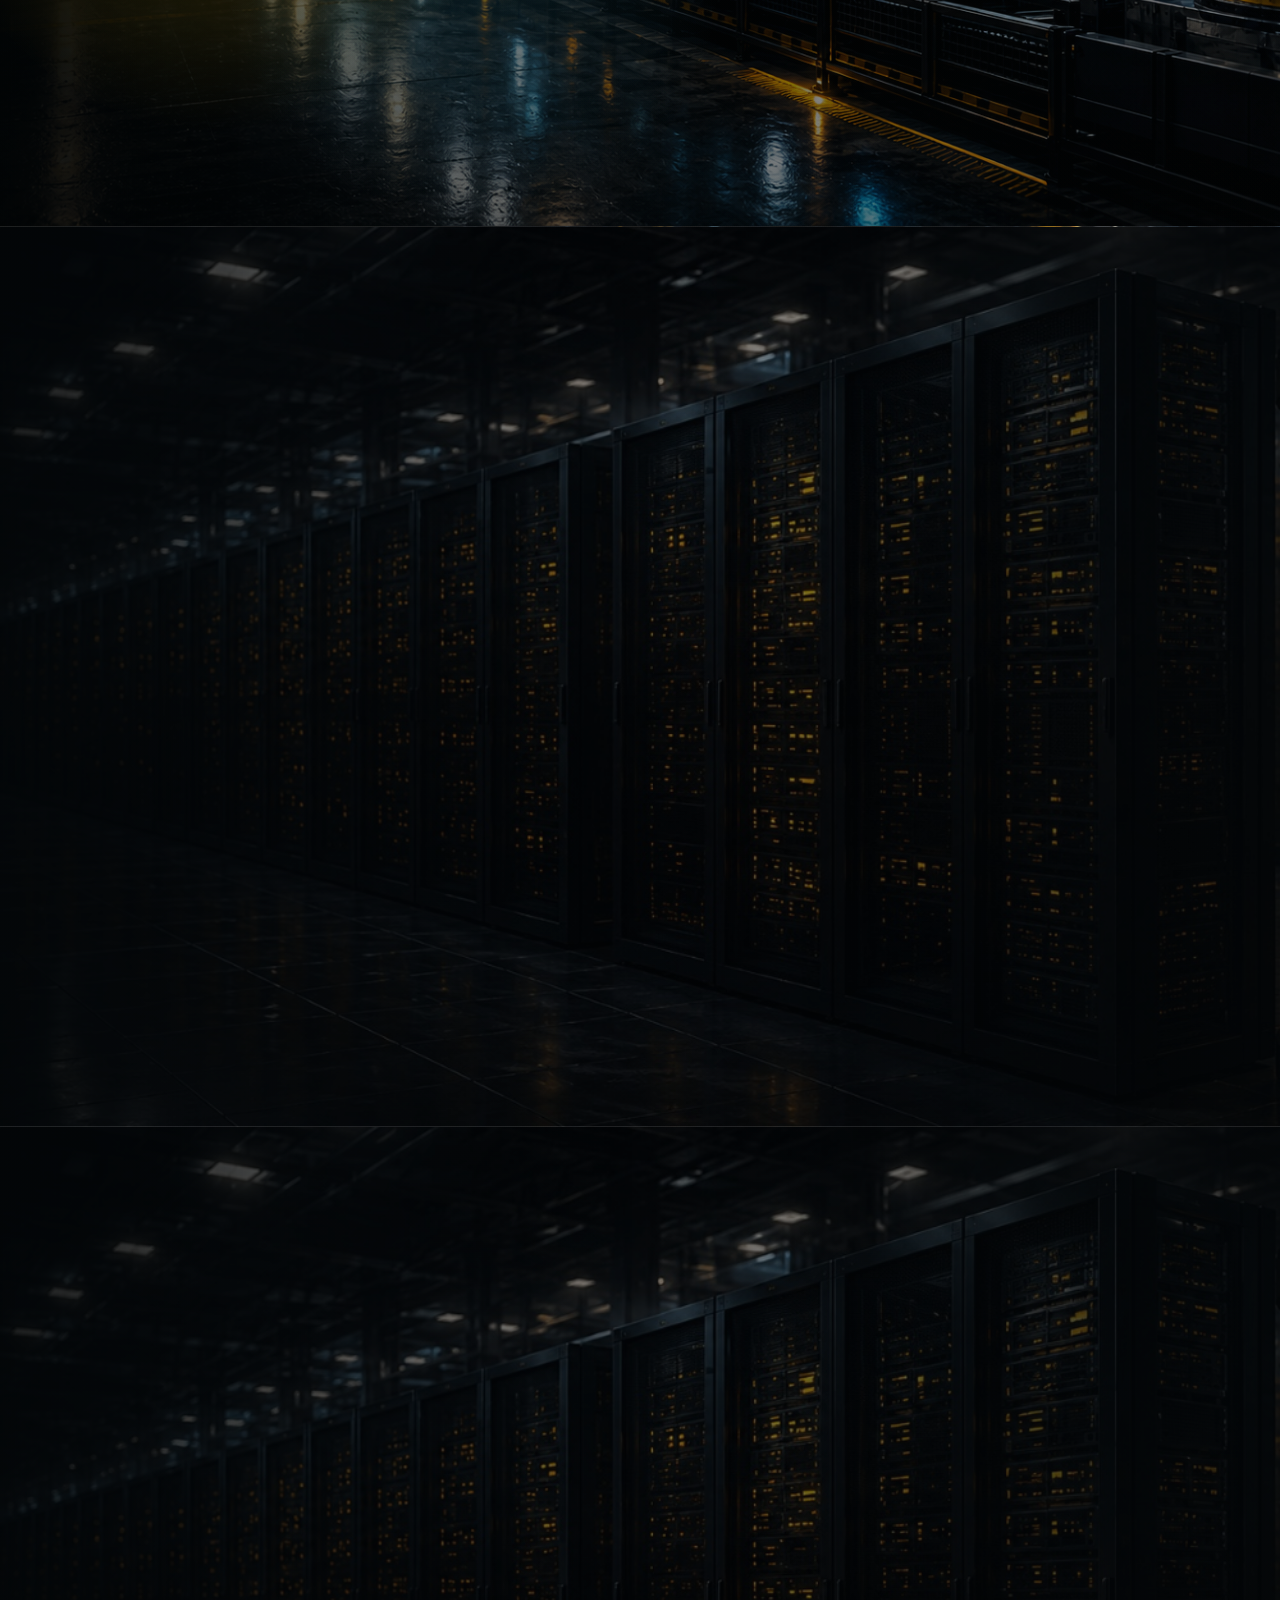
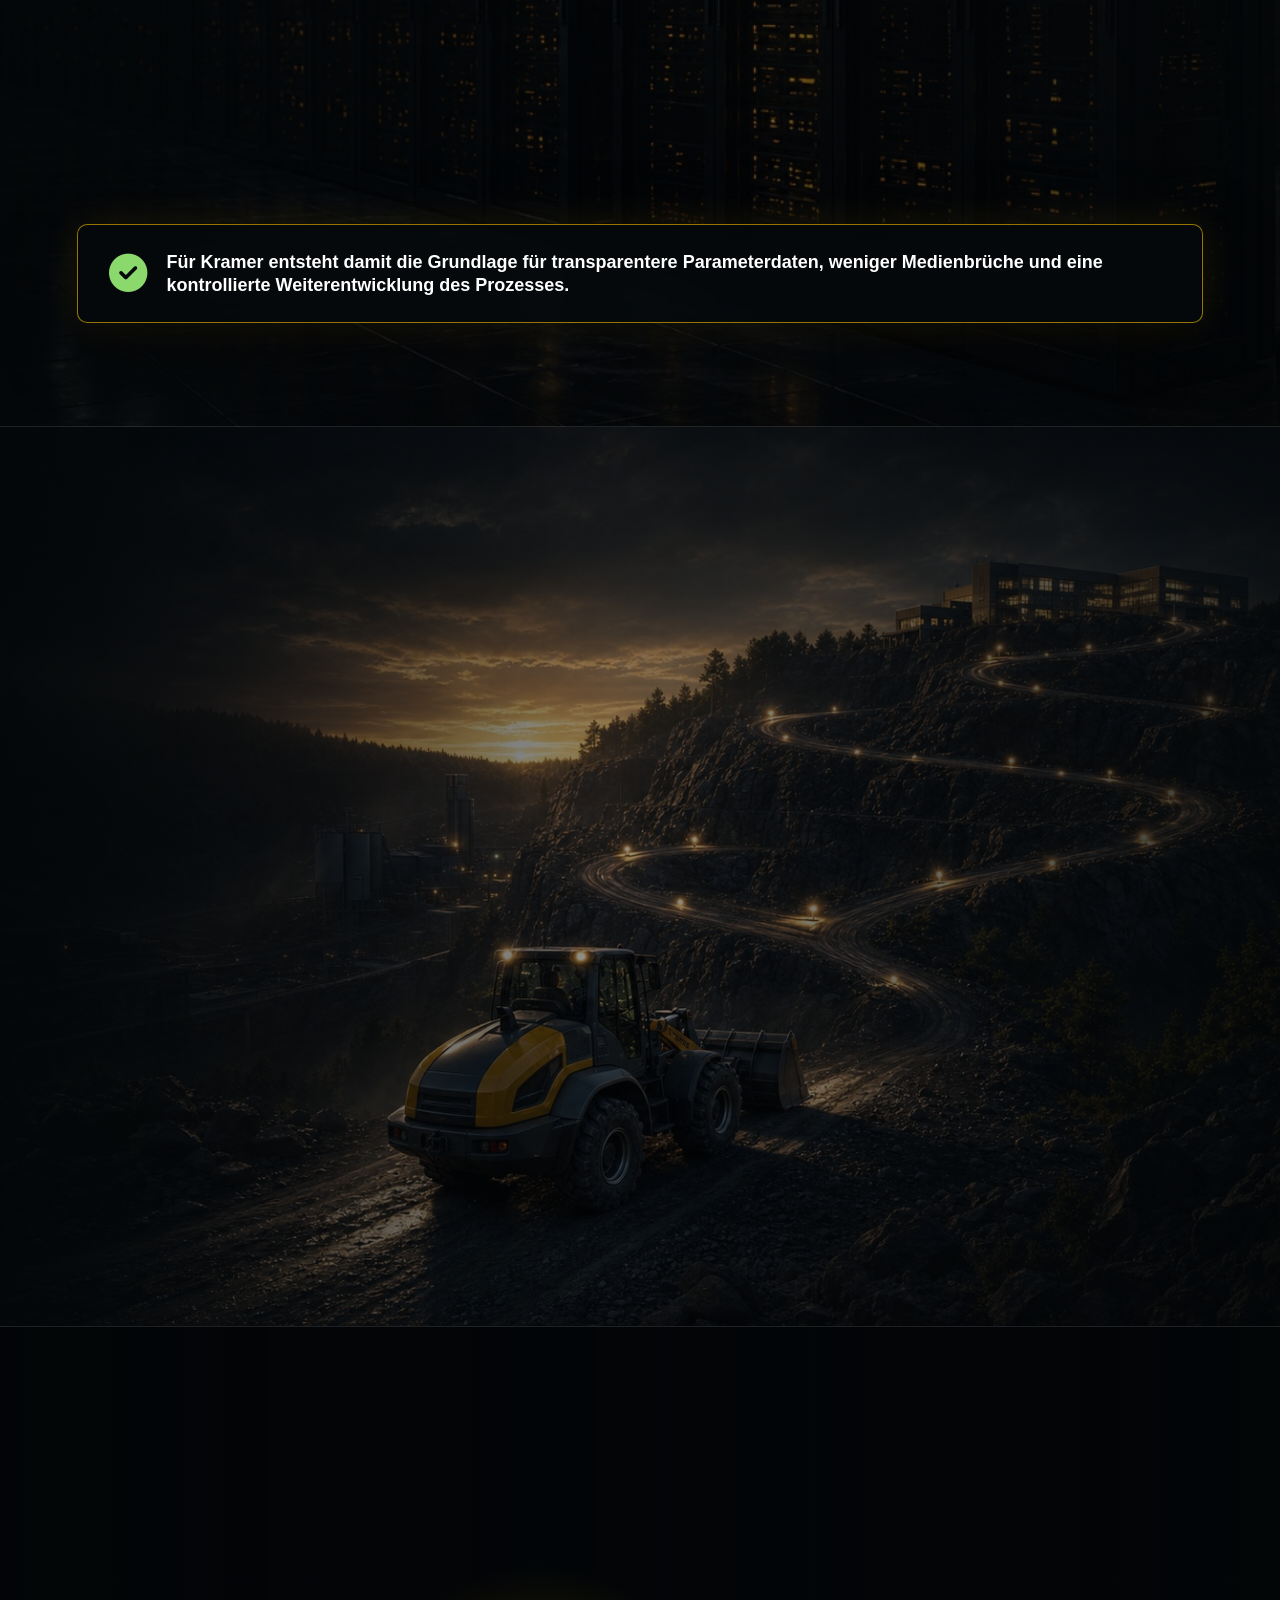
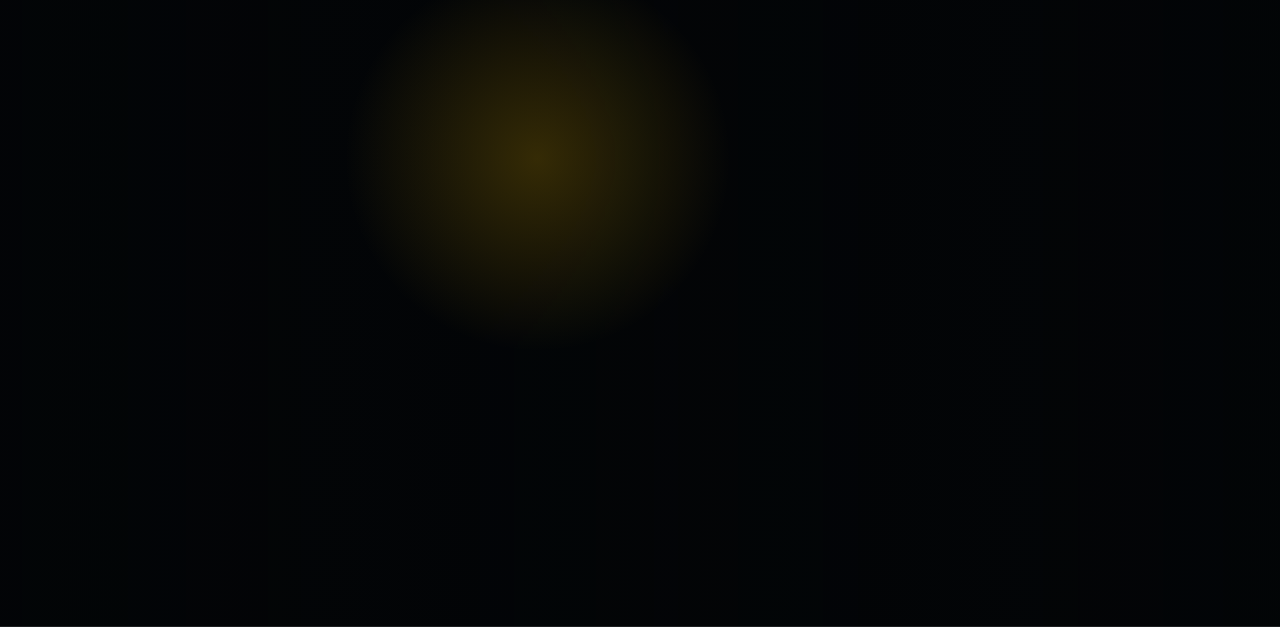
==== commit fbb10b3f: "Allow detail pages to return to opener" ====
--- a/index.html
+++ b/index.html
@@ -154,7 +154,7 @@
                   <i class="fa-solid fa-people-group"></i>
                   <strong>EXPERTENINTERVIEWS</strong>
                   <p>Probleme und Erfahrungen aus den Fachbereichen direkt erhoben.</p>
-                  <a class="analyse-detail-link" href="mitarbeiter_befragung_vollstaendige_antworten.html" target="_blank">
+                  <a class="analyse-detail-link" href="mitarbeiter_befragung_vollstaendige_antworten.html" target="_blank" rel="opener">
                     Details anzeigen <i class="fa-solid fa-arrow-up-right-from-square"></i>
                   </a>
                 </div>
@@ -208,7 +208,7 @@
                   <i class="fa-solid fa-file-lines"></i>
                   <strong>IST-PROZESS DOKUMENTIERT</strong>
                   <p>Abläufe, Tools und Schnittstellen vollständig aufgenommen.</p>
-                  <a class="analyse-detail-link" href="sekundaer_primaerforschung.html" target="_blank">
+                  <a class="analyse-detail-link" href="sekundaer_primaerforschung.html" target="_blank" rel="opener">
                     Details anzeigen <i class="fa-solid fa-arrow-up-right-from-square"></i>
                   </a>
                 </div>
@@ -263,7 +263,7 @@
                   <i class="fa-solid fa-book-open"></i>
                   <strong>KATALOG AUFBAUEN</strong>
                   <p>Anforderungen strukturiert dokumentieren und kategorisieren.</p>
-                  <a class="analyse-detail-link" href="anforderungskatalog_aus_excel.html" target="_blank">
+                  <a class="analyse-detail-link" href="anforderungskatalog_aus_excel.html" target="_blank" rel="opener">
                     Details anzeigen <i class="fa-solid fa-arrow-up-right-from-square"></i>
                   </a>
                 </div>
@@ -502,7 +502,7 @@
                   <i class="fa-solid fa-table-cells"></i>
                   <strong>GEWICHTUNGS&shy;MATRIX ERSTELLT</strong>
                   <p>Alle Kriterien systematisch gewichtet und dokumentiert.</p>
-                  <a class="analyse-detail-link" href="bewertungsmatrix_aus_excel.html" target="_blank">
+                  <a class="analyse-detail-link" href="bewertungsmatrix_aus_excel.html" target="_blank" rel="opener">
                     Details anzeigen <i class="fa-solid fa-arrow-up-right-from-square"></i>
                   </a>
                 </div>
@@ -513,7 +513,7 @@
                   <i class="fa-solid fa-trophy"></i>
                   <strong>RANKING ERMITTELT</strong>
                   <p>Eigenentwicklung führt rechnerisch – aber mit hohem Risiko.</p>
-                  <a class="analyse-detail-link" href="nutzwertanalyse_balkendiagramm.html" target="_blank">
+                  <a class="analyse-detail-link" href="nutzwertanalyse_balkendiagramm.html" target="_blank" rel="opener">
                     Details anzeigen <i class="fa-solid fa-arrow-up-right-from-square"></i>
                   </a>
                 </div>
@@ -614,7 +614,7 @@
                   <i class="fa-solid fa-plug"></i>
                   <strong>PARAMETER CONVERTER</strong>
                   <p>Ergänzungslösung für fehlende Formatunterstützung (A2L, CSV, DCM).</p>
-                  <a class="analyse-detail-link" href="parameter_converter_ueberblick.html" target="_blank">
+                  <a class="analyse-detail-link" href="parameter_converter_ueberblick.html" target="_blank" rel="opener">
                     Details anzeigen <i class="fa-solid fa-arrow-up-right-from-square"></i>
                   </a>
                 </div>
@@ -623,7 +623,7 @@
                   <i class="fa-solid fa-route"></i>
                   <strong>ZIELPROZESS DEFINIERT</strong>
                   <p>Neuer Parameterverwaltungsprozess mit vCDM als zentralem System.</p>
-                  <a class="analyse-detail-link" href="bedienungsanleitung_vcdm.html" target="_blank">
+                  <a class="analyse-detail-link" href="bedienungsanleitung_vcdm.html" target="_blank" rel="opener">
                     Bedienungsanleitung <i class="fa-solid fa-arrow-up-right-from-square"></i>
                   </a>
                 </div>
@@ -632,7 +632,7 @@
                   <i class="fa-solid fa-users-gear"></i>
                   <strong>STAKEHOLDER EINBEZOGEN</strong>
                   <p>Entscheidung mit Entwicklung, IT und Management abgestimmt.</p>
-                  <a class="analyse-detail-link" href="toolbewertung_forms_im_kramer_design.html" target="_blank">
+                  <a class="analyse-detail-link" href="toolbewertung_forms_im_kramer_design.html" target="_blank" rel="opener">
                     Umfrage anzeigen <i class="fa-solid fa-arrow-up-right-from-square"></i>
                   </a>
                 </div>
@@ -672,7 +672,7 @@
           <p><mark>03</mark> Anwendung &amp; Lösung</p>
           <h2>Neuer Parametermanagementprozess</h2>
         </div>
-        <a class="process-experience-panel reveal" href="parameterprozess_erleben.html" target="_blank" aria-label="Neuen Parametermanagement-Prozess erleben">
+        <a class="process-experience-panel reveal" href="parameterprozess_erleben.html" target="_blank" rel="opener" aria-label="Neuen Parametermanagement-Prozess erleben">
           <span class="process-panel-kicker">Interaktive Prozessansicht</span>
           <strong>Neuen Parametermanagement-Prozess erleben</strong>
           <span class="process-panel-action">
@@ -686,7 +686,7 @@
           <p><mark>03</mark> Anwendung &amp; Lösung</p>
           <h2>Projektstruktur in vCDM</h2>
         </div>
-        <a class="process-experience-panel vcdm-project-entry-panel reveal" href="vcdm_projektstruktur_erleben.html" target="_blank" aria-label="vCDM-Projektstruktur als eigene HTML öffnen">
+        <a class="process-experience-panel vcdm-project-entry-panel reveal" href="vcdm_projektstruktur_erleben.html" target="_blank" rel="opener" aria-label="vCDM-Projektstruktur als eigene HTML öffnen">
           <span class="process-panel-kicker">Interaktive Strukturansicht</span>
           <strong>vCDM-Projektstruktur entdecken</strong>
           <span class="process-panel-subline">Beispielhaftes Fahrzeugprojekt mit Softwarestand, Parameterdatensatz, Variante und Freigabe</span>
@@ -701,7 +701,7 @@
           <p><mark>03</mark> Anwendung &amp; Lösung</p>
           <h2>Use Case in vCDM</h2>
         </div>
-        <a class="process-experience-panel vcdm-parameter-entry-panel reveal" href="vcdm_parameter_suche_erleben.html" target="_blank" aria-label="Use Case Parameter in vCDM suchen als eigene HTML öffnen">
+        <a class="process-experience-panel vcdm-parameter-entry-panel reveal" href="vcdm_parameter_suche_erleben.html" target="_blank" rel="opener" aria-label="Use Case Parameter in vCDM suchen als eigene HTML öffnen">
           <span class="process-panel-kicker">Interaktive Suchansicht</span>
           <strong>Projekt nach Parameter durchsuchen</strong>
           <span class="process-panel-subline">Parameter über Projekt, Datensätze und Varianten hinweg finden und vergleichen</span>
@@ -716,7 +716,7 @@
           <p><mark>03</mark> Anwendung &amp; Lösung</p>
           <h2>Use Case in vCDM</h2>
         </div>
-        <a class="process-experience-panel vcdm-parameter-entry-panel reveal" href="vcdm_variante_erstellen_erleben.html" target="_blank" aria-label="Use Case neue Variante in vCDM erstellen als eigene HTML öffnen">
+        <a class="process-experience-panel vcdm-parameter-entry-panel reveal" href="vcdm_variante_erstellen_erleben.html" target="_blank" rel="opener" aria-label="Use Case neue Variante in vCDM erstellen als eigene HTML öffnen">
           <span class="process-panel-kicker">Interaktive Variantenansicht</span>
           <strong>Neue Variante durch Parameteränderung erstellen</strong>
           <span class="process-panel-subline">Parameterwert ändern, neue Datenvariante ableiten und nachvollziehbar im Projekt einordnen</span>
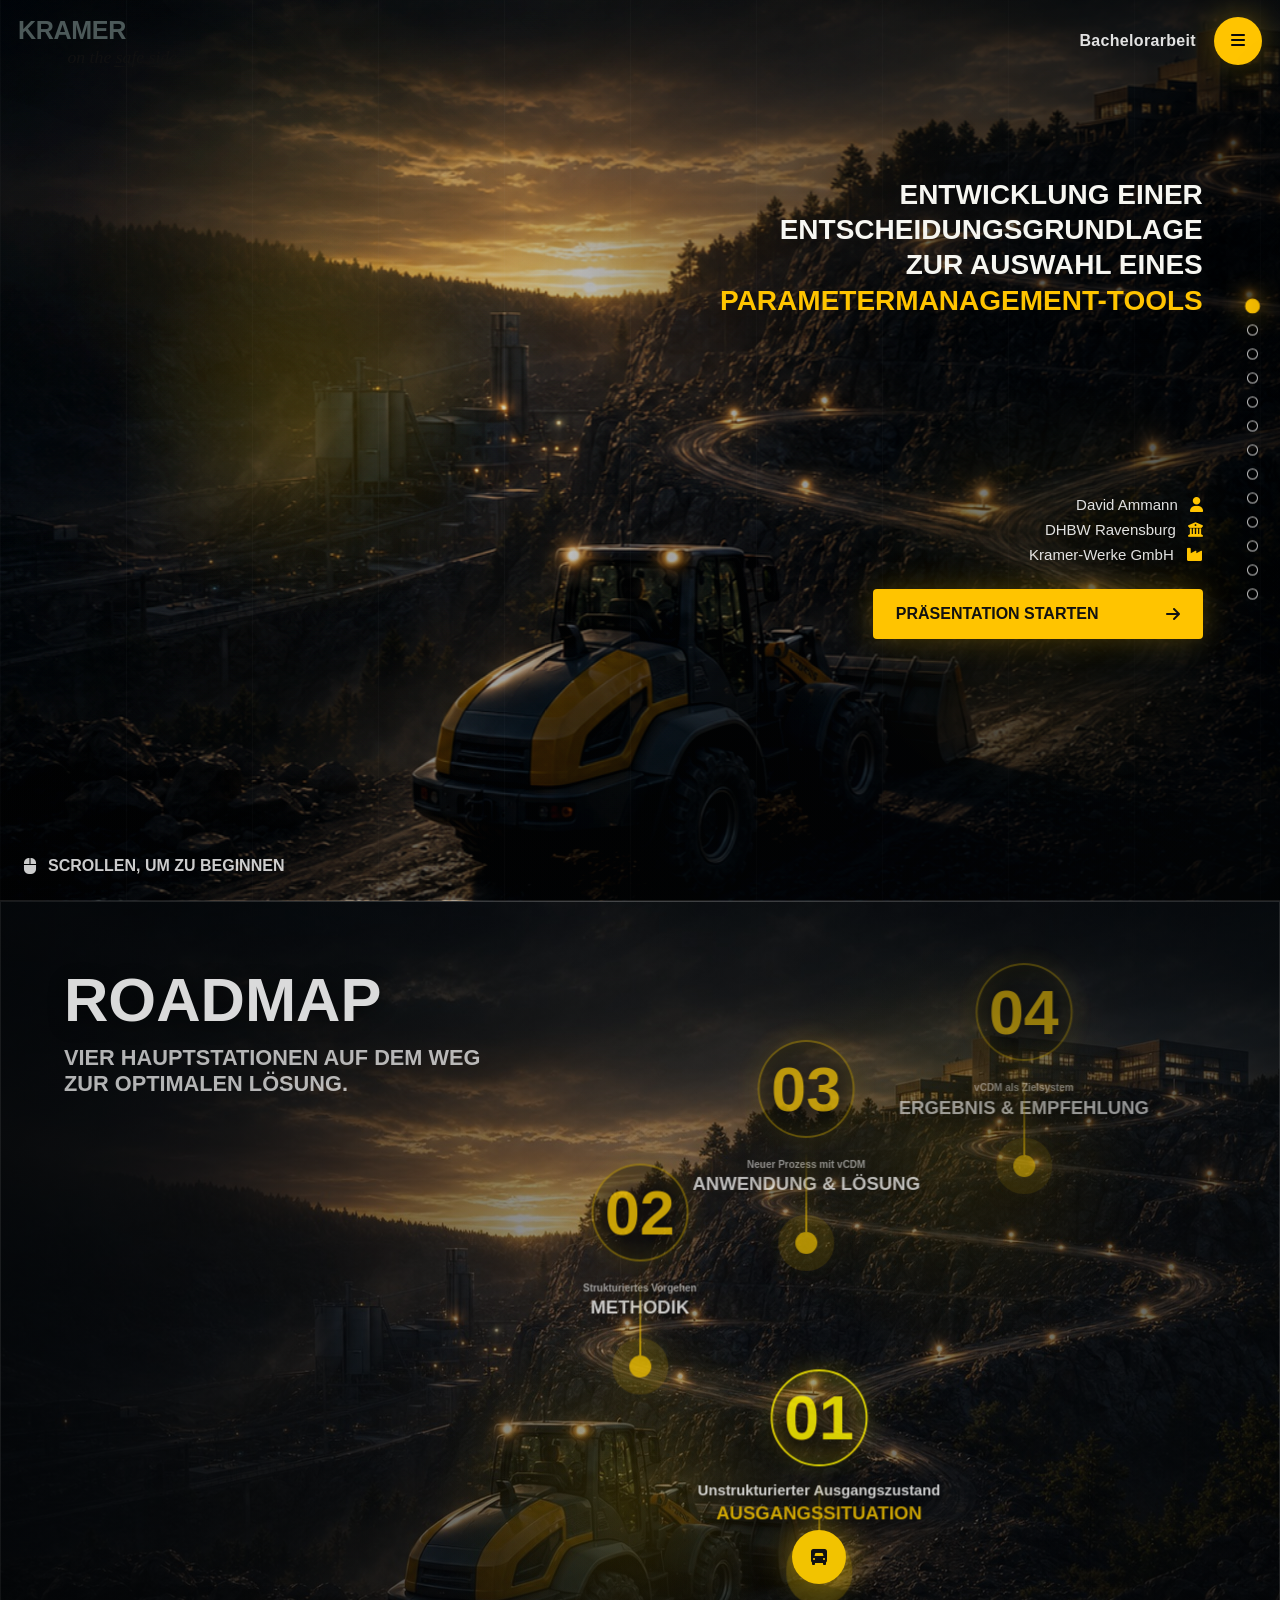
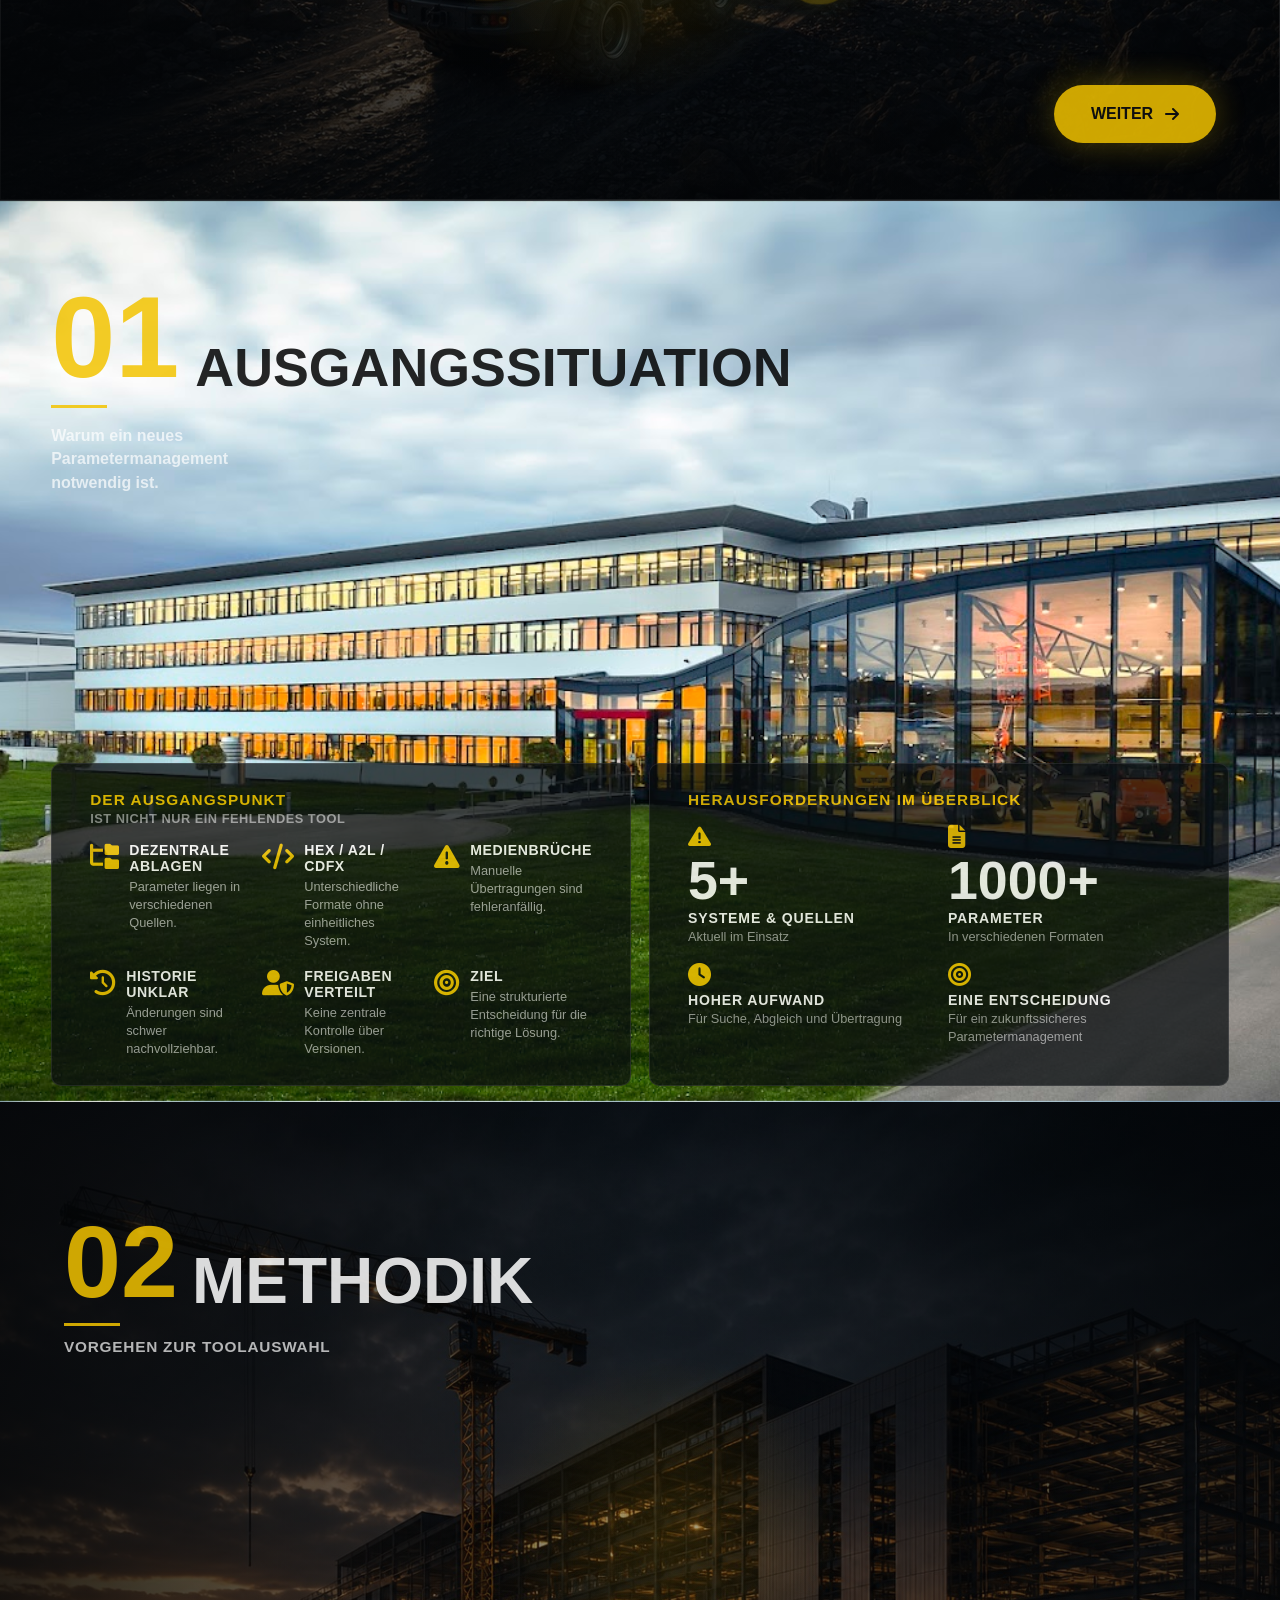
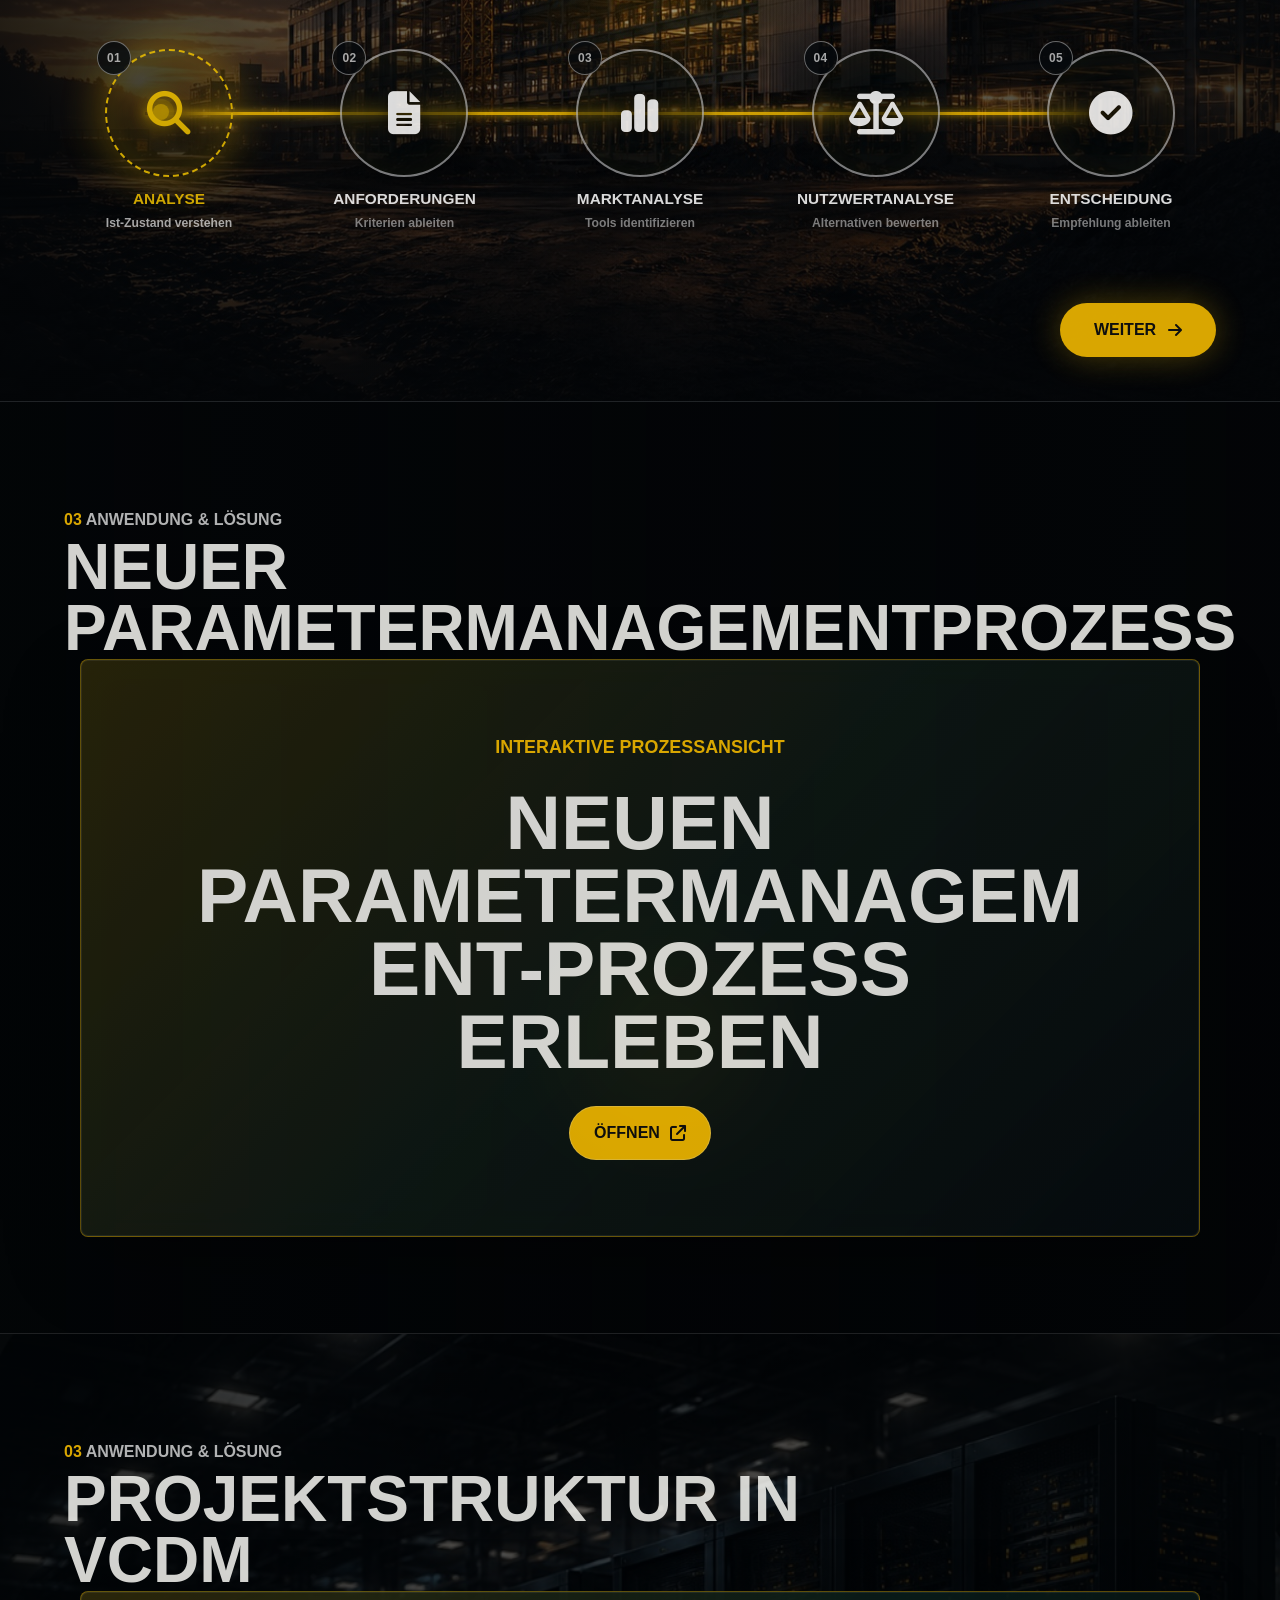
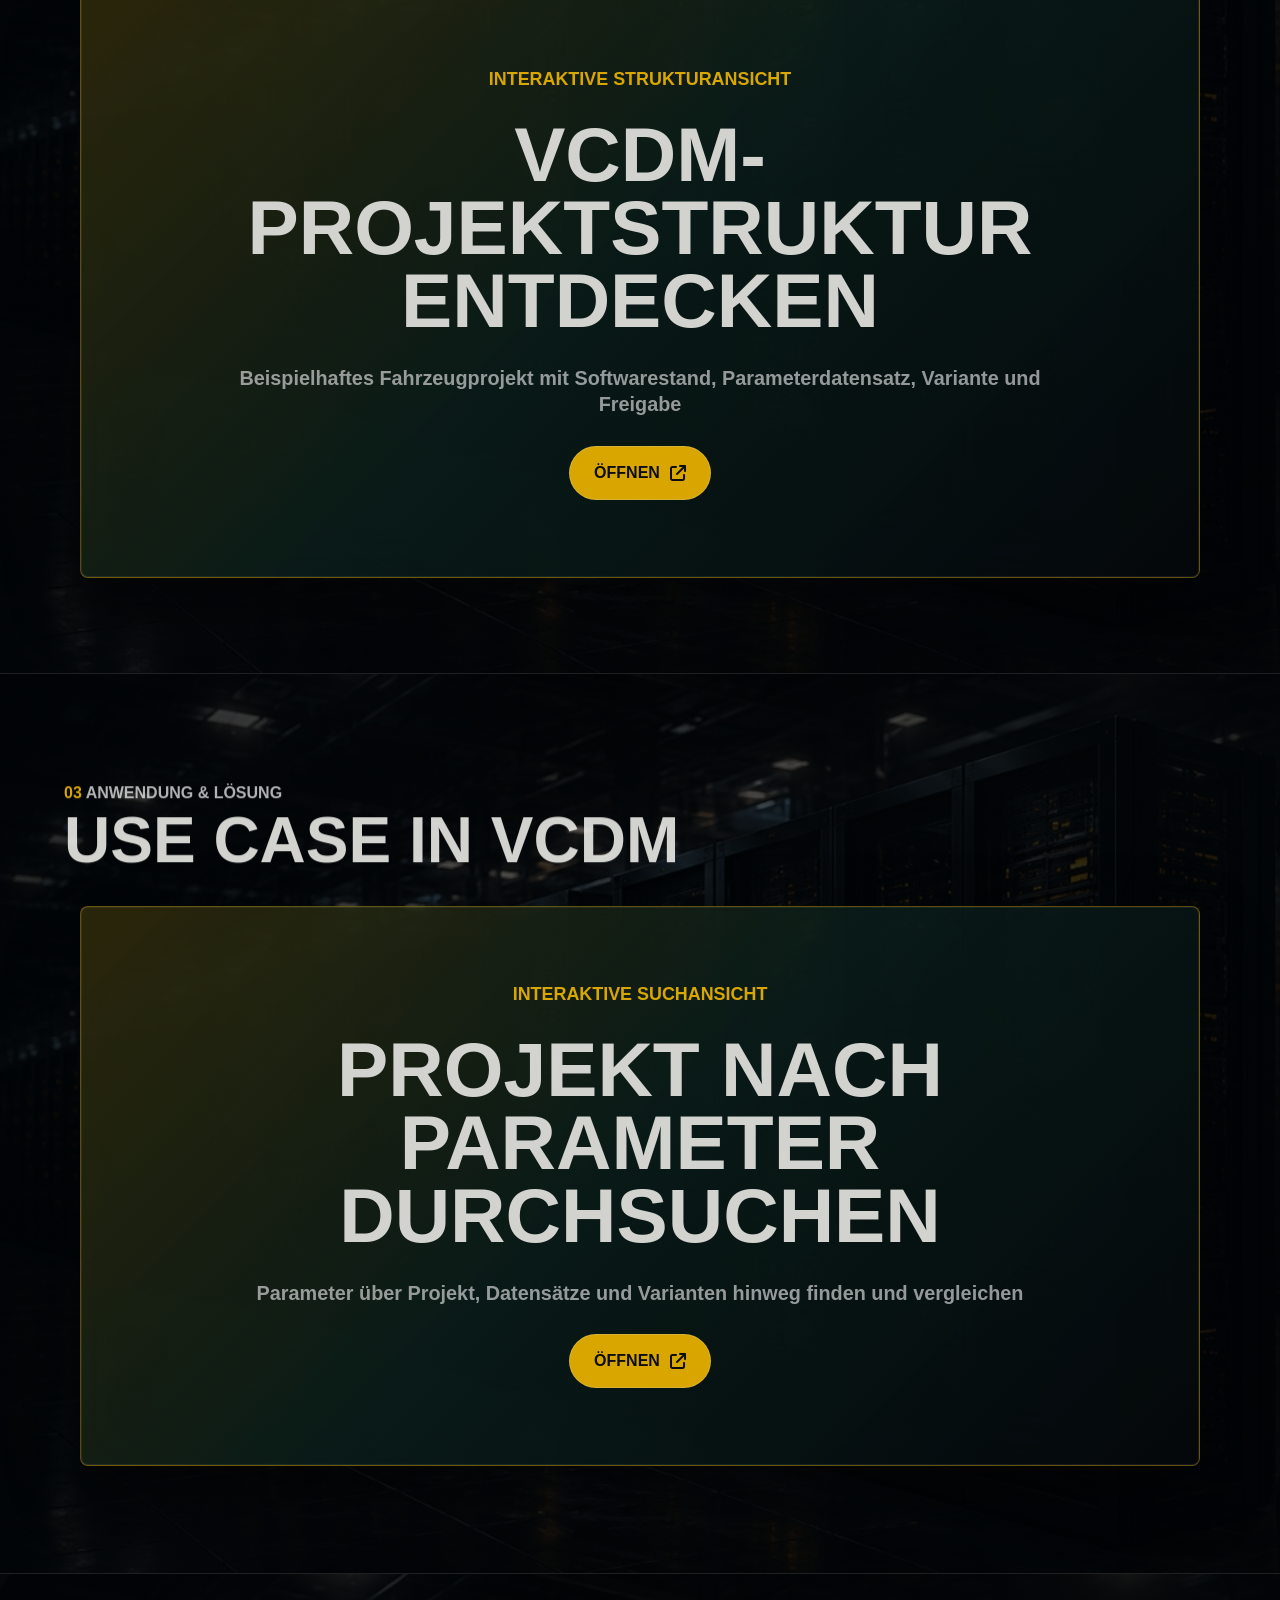
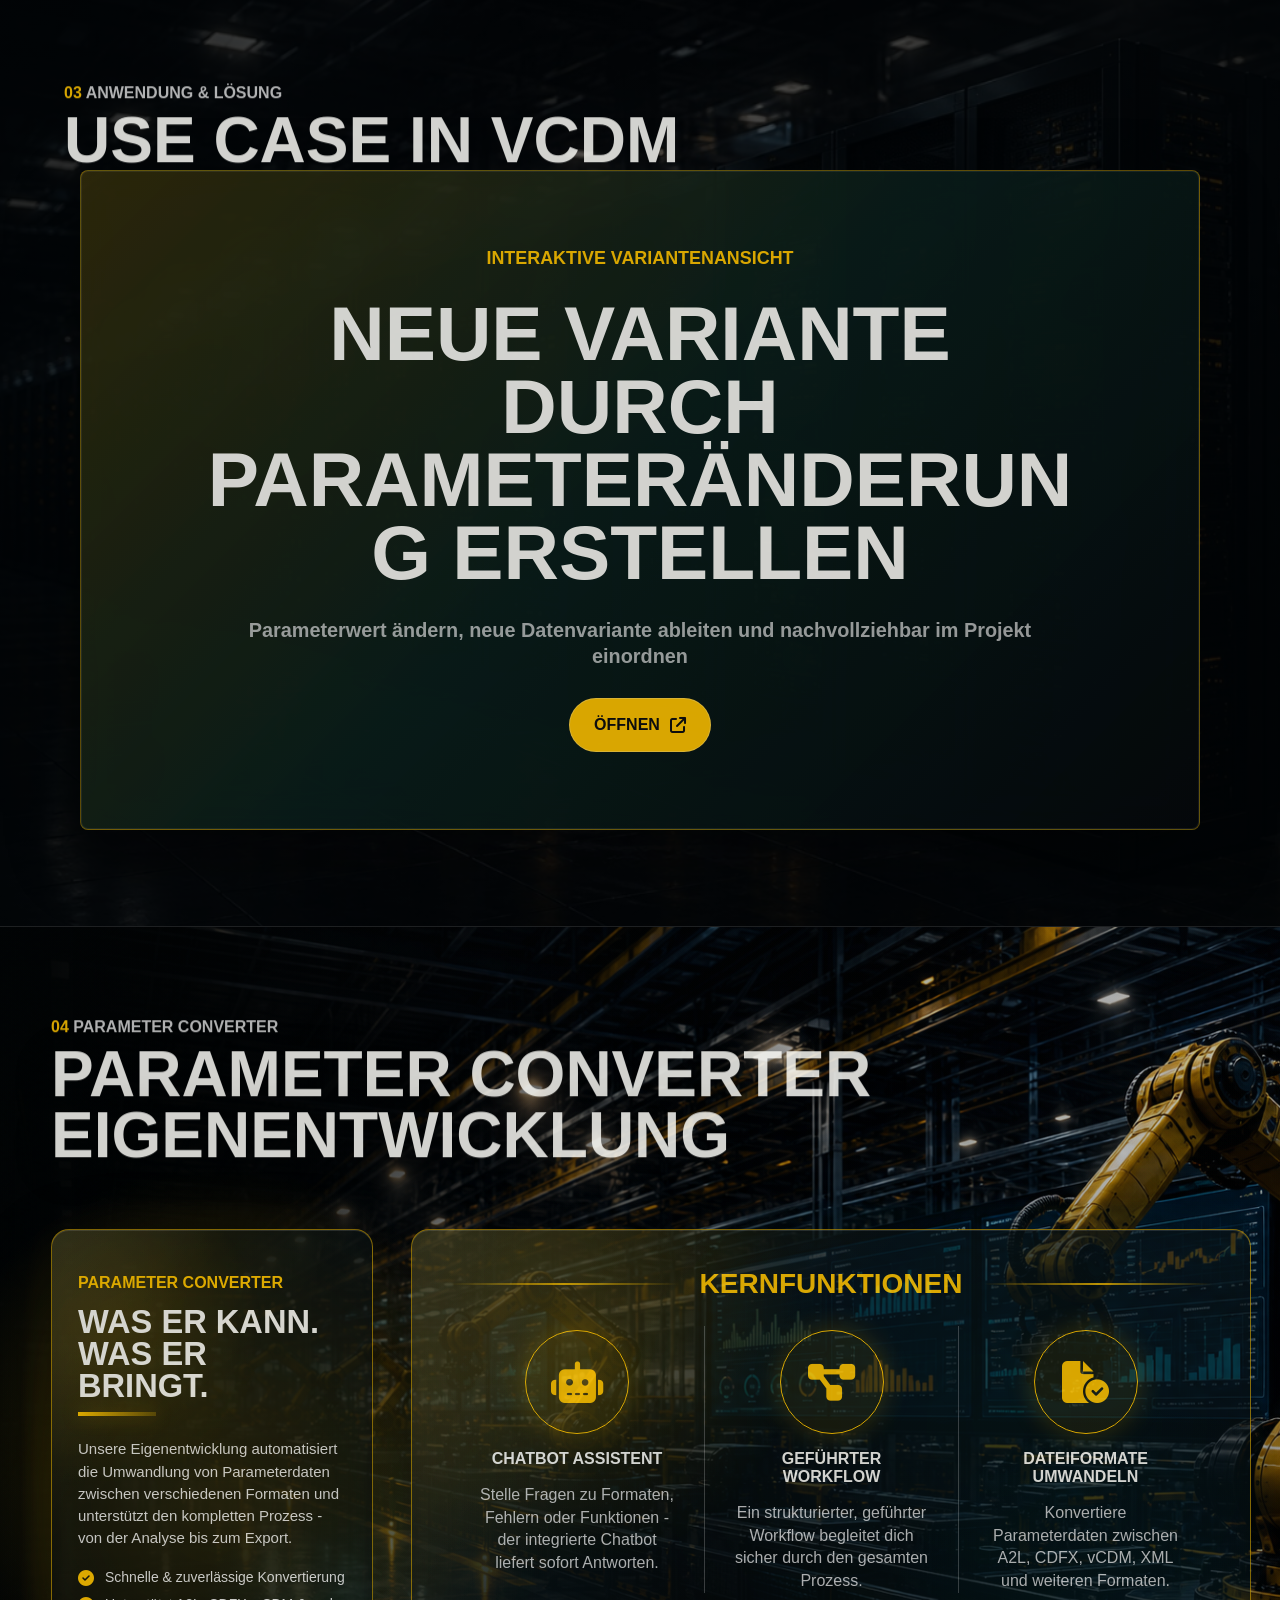
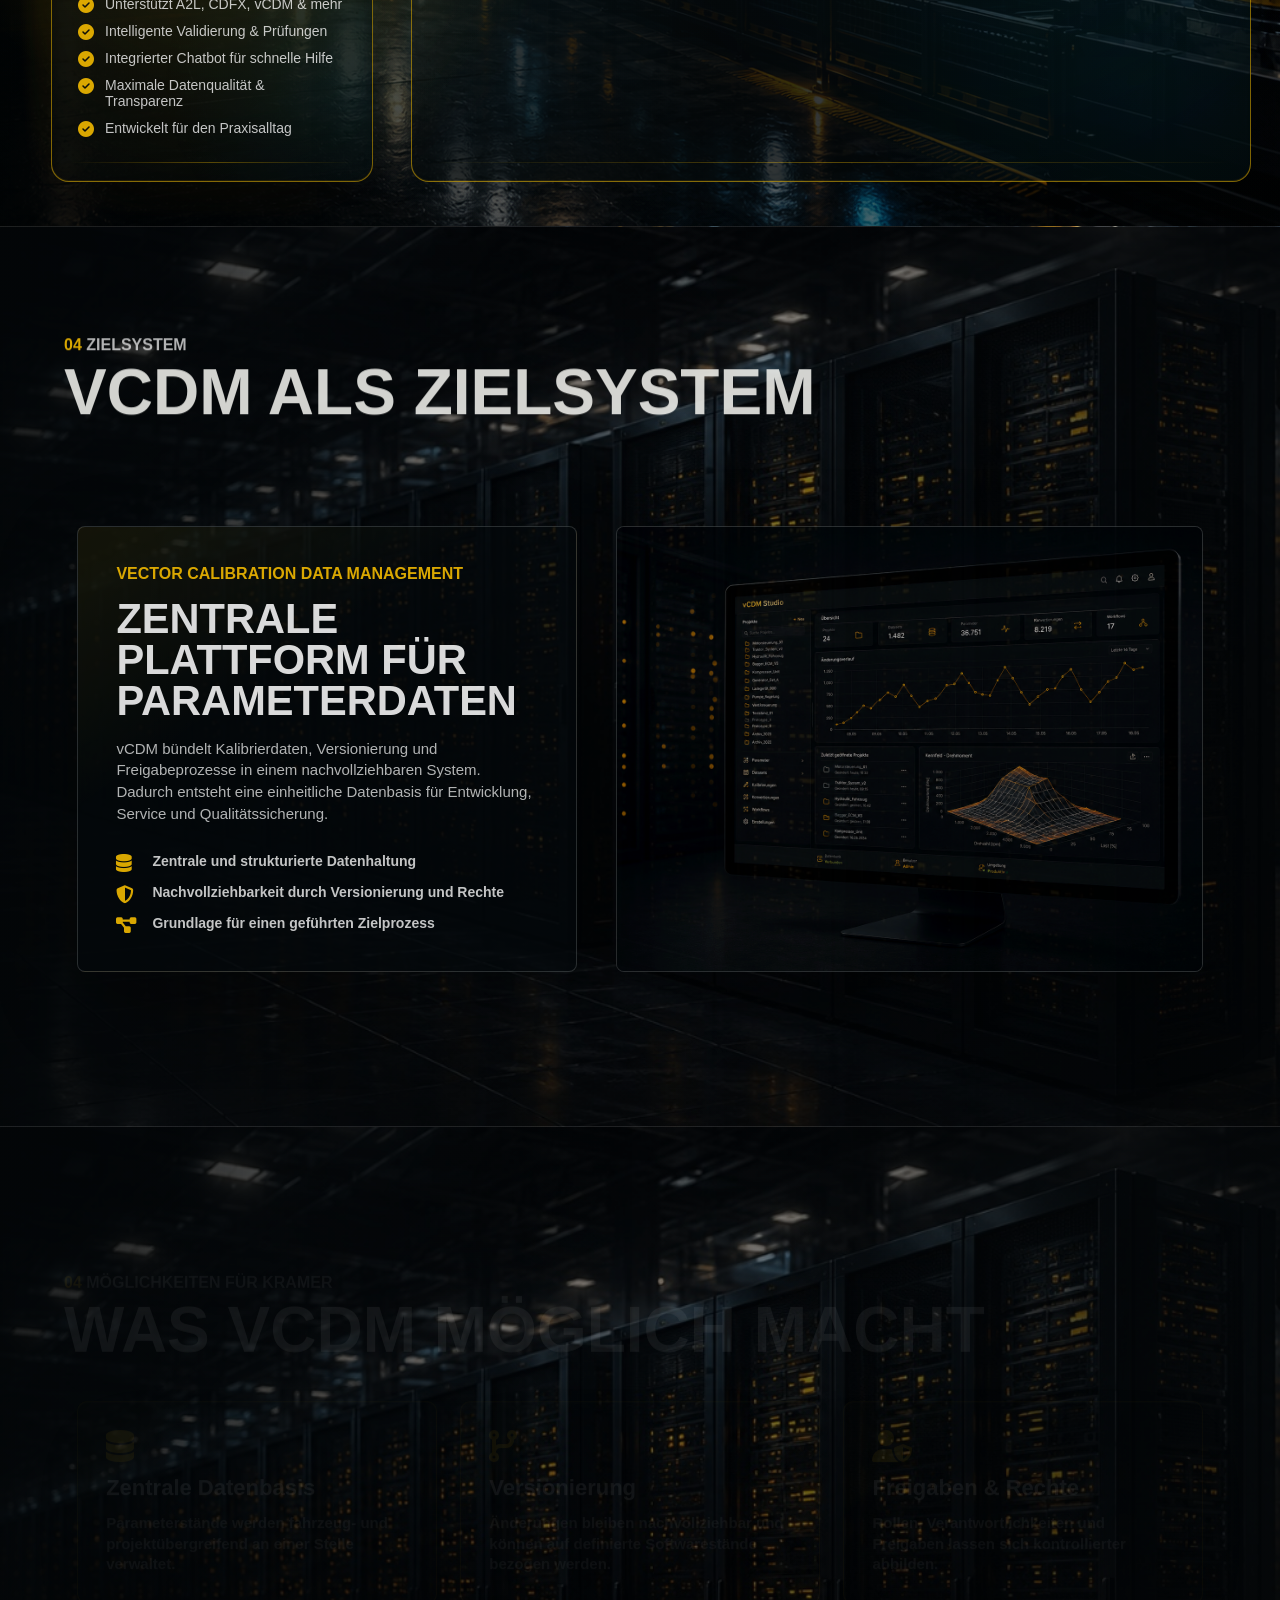
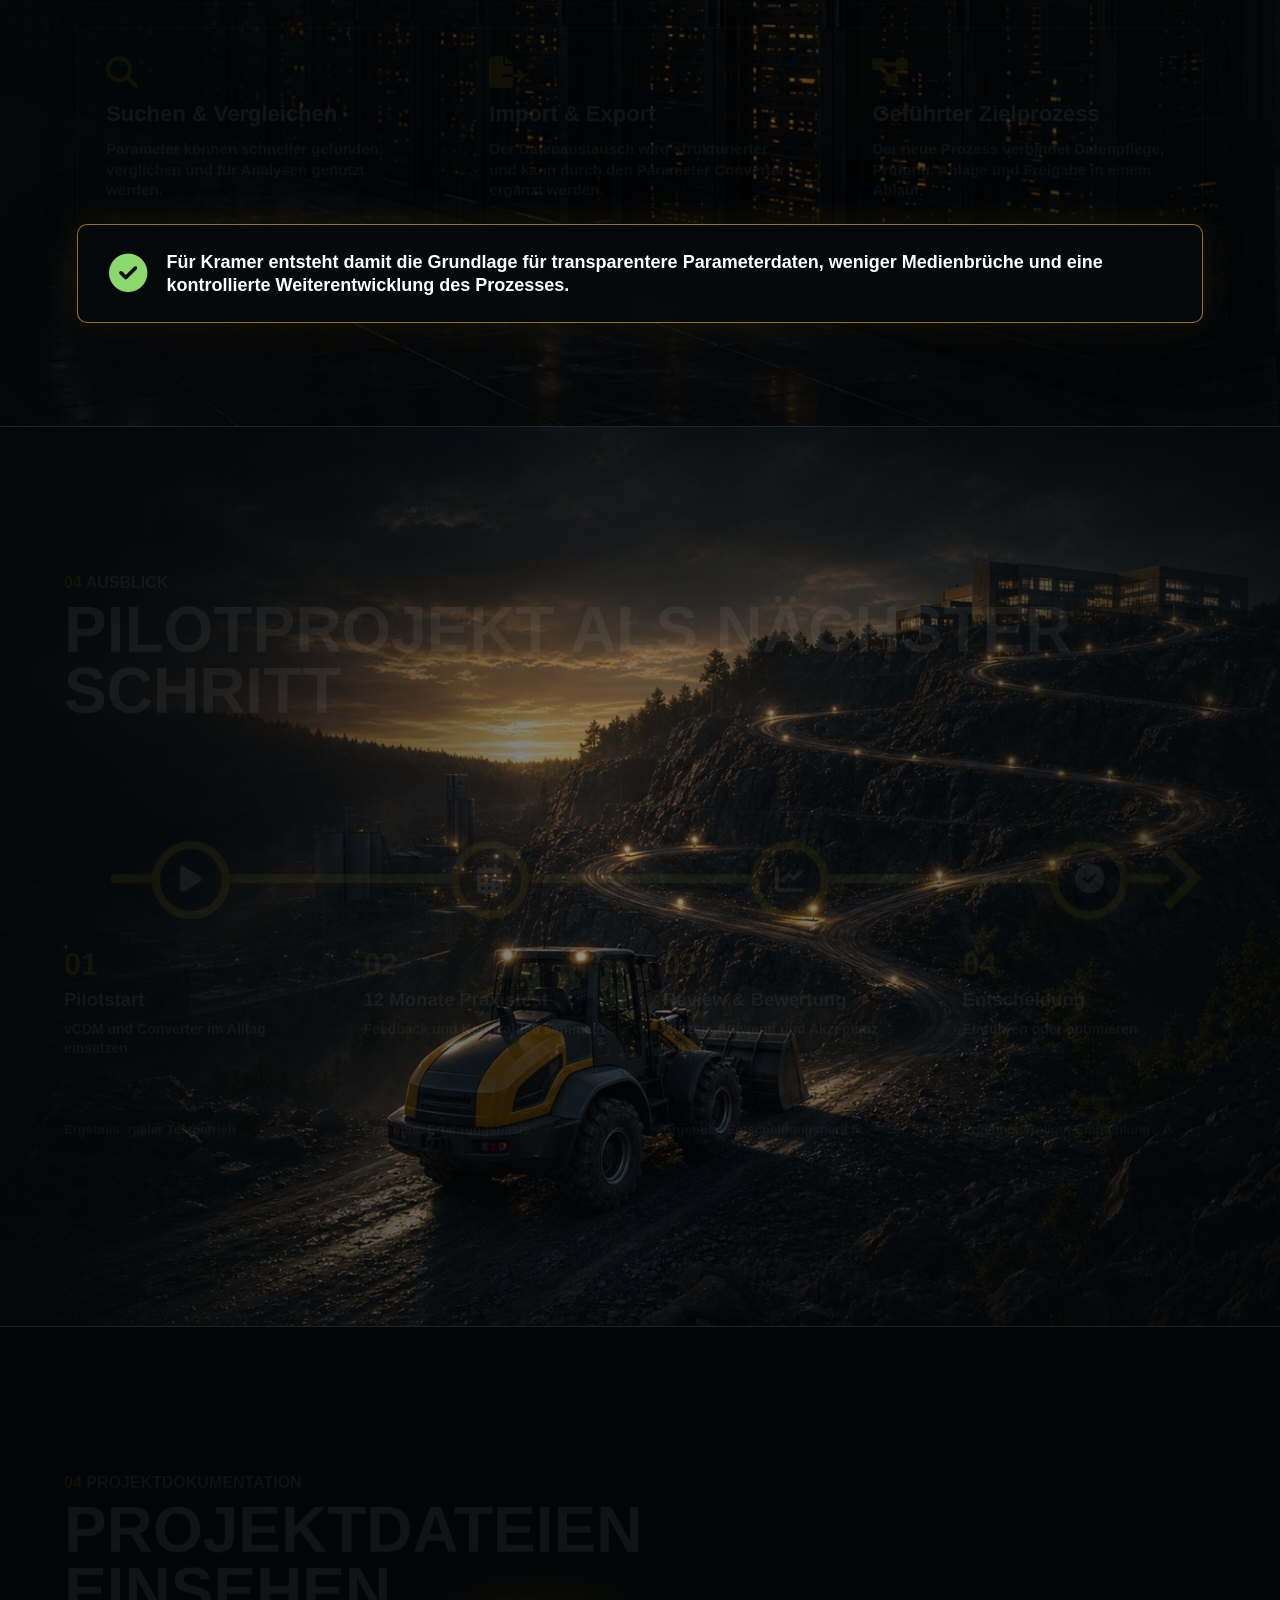
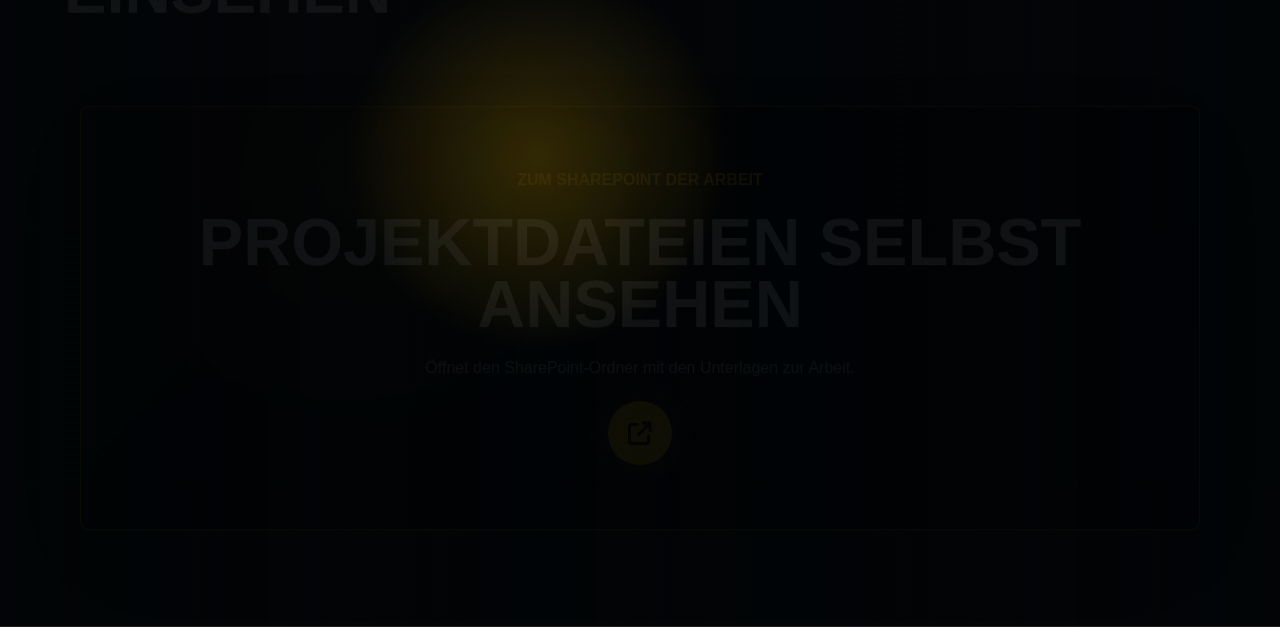
==== commit 70ea94dc: "Add keyboard slide navigation" ====
--- a/index.html
+++ b/index.html
@@ -904,6 +904,6 @@
     <script src="js/vendor/ScrollTrigger.min.js"></script>
     <script src="js/roadmap.js?v=vcdm-variant-usecase-01"></script>
     <script src="js/animations.js?v=entscheidung-details-01"></script>
-    <script src="js/main.js?v=method-return-targets-04"></script>
+    <script src="js/main.js?v=keyboard-slide-nav-01"></script>
   </body>
 </html>
